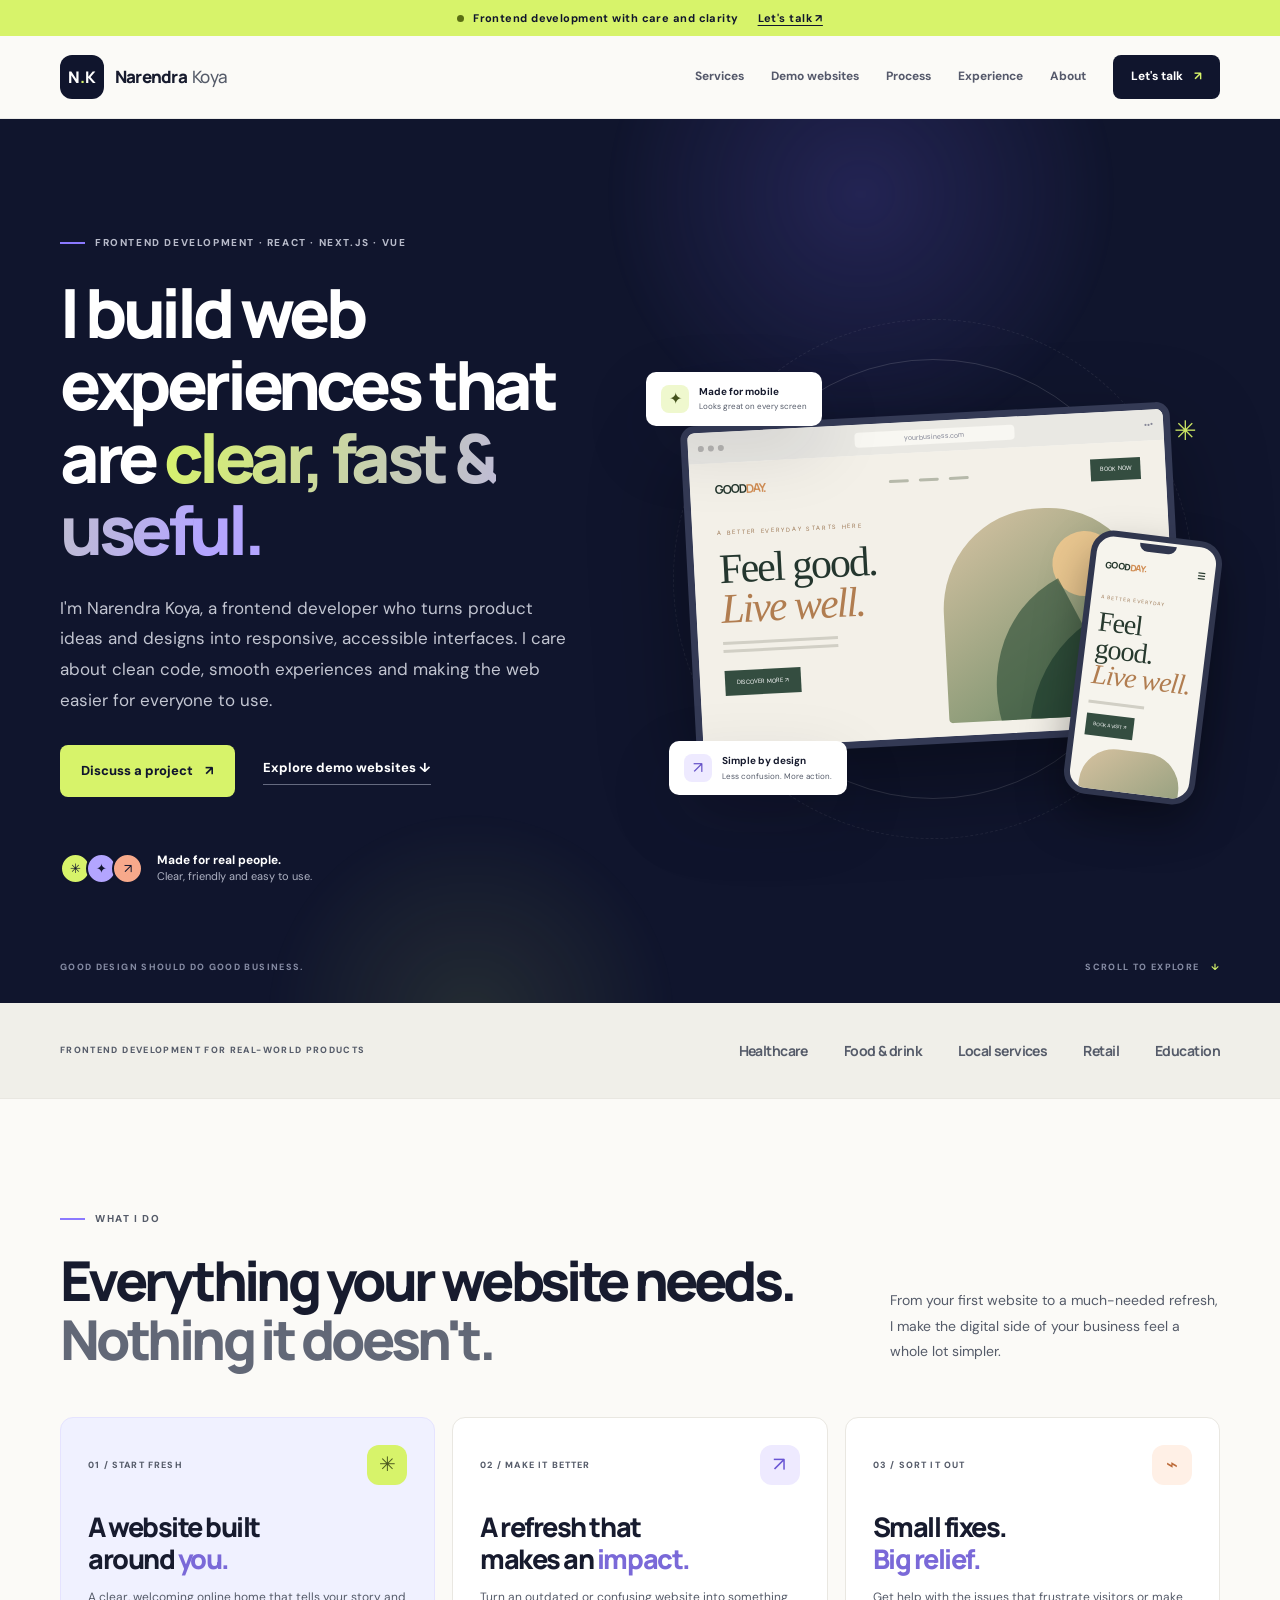
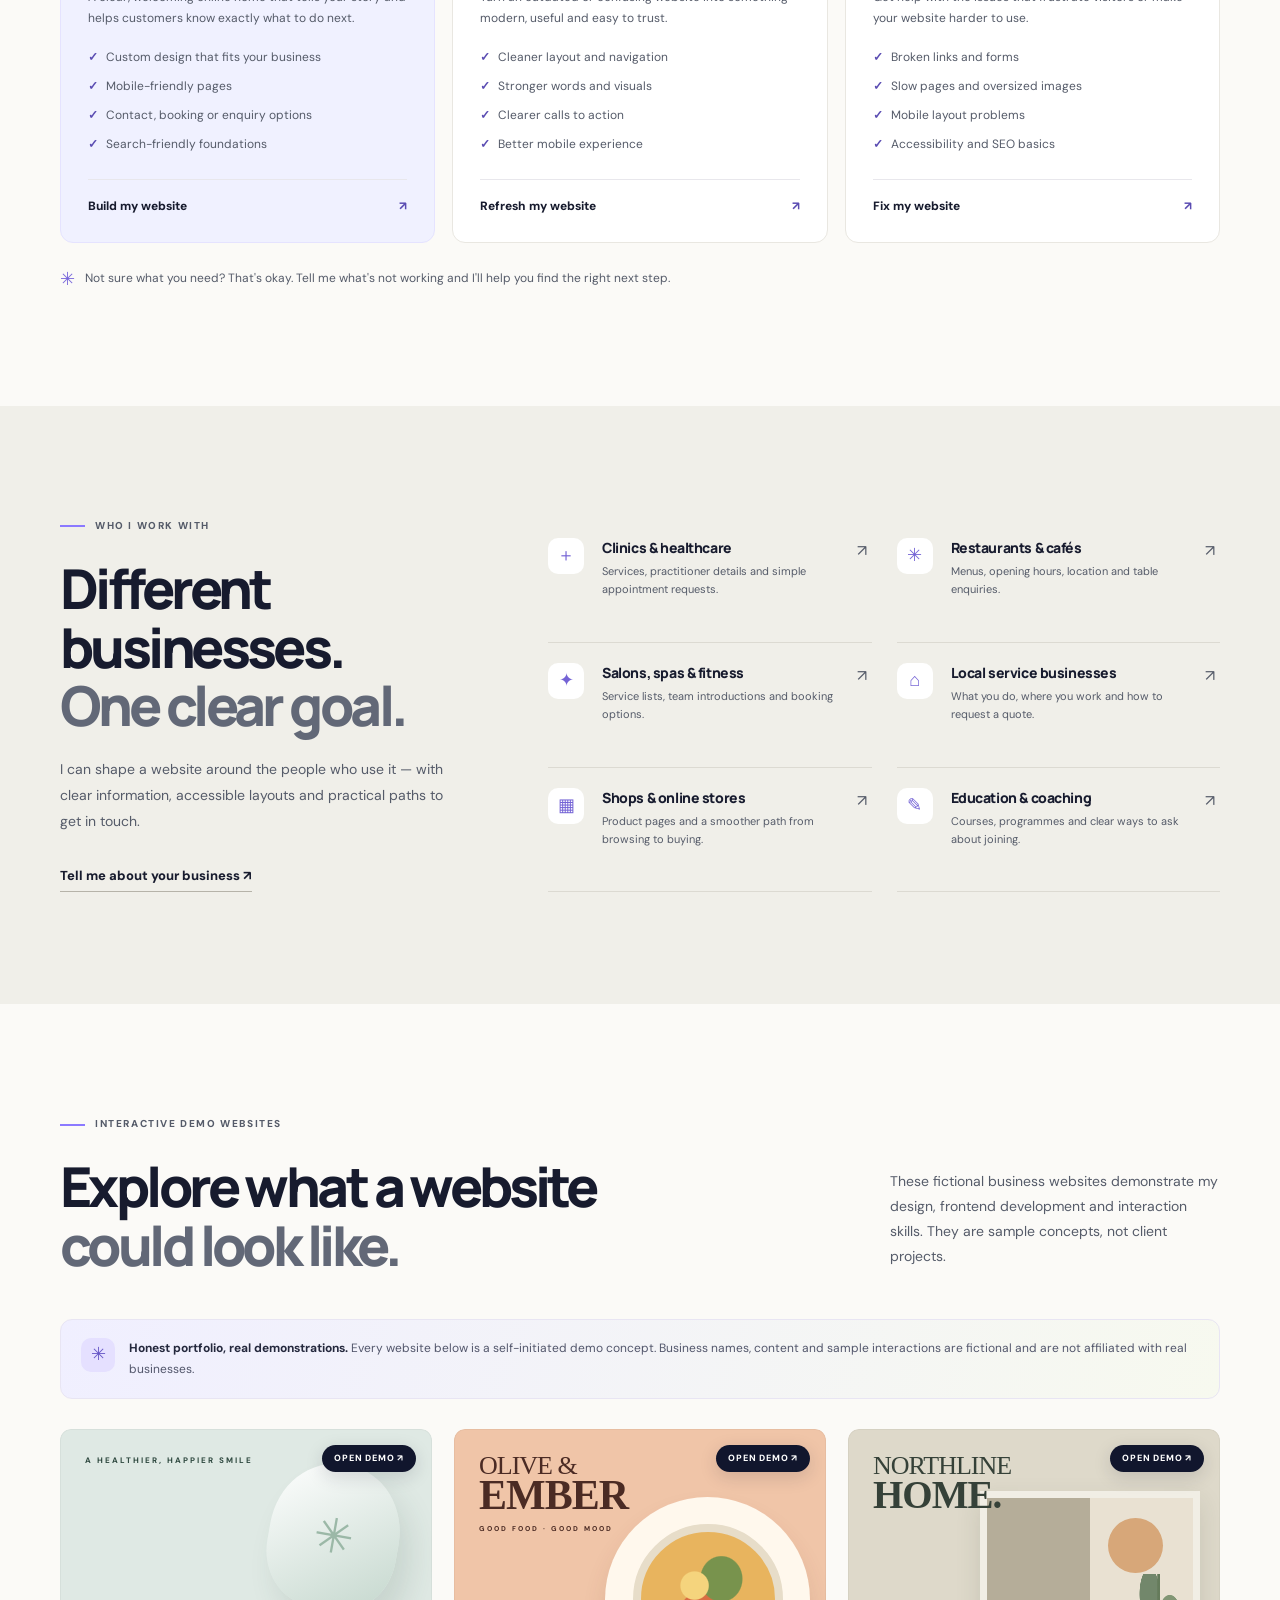
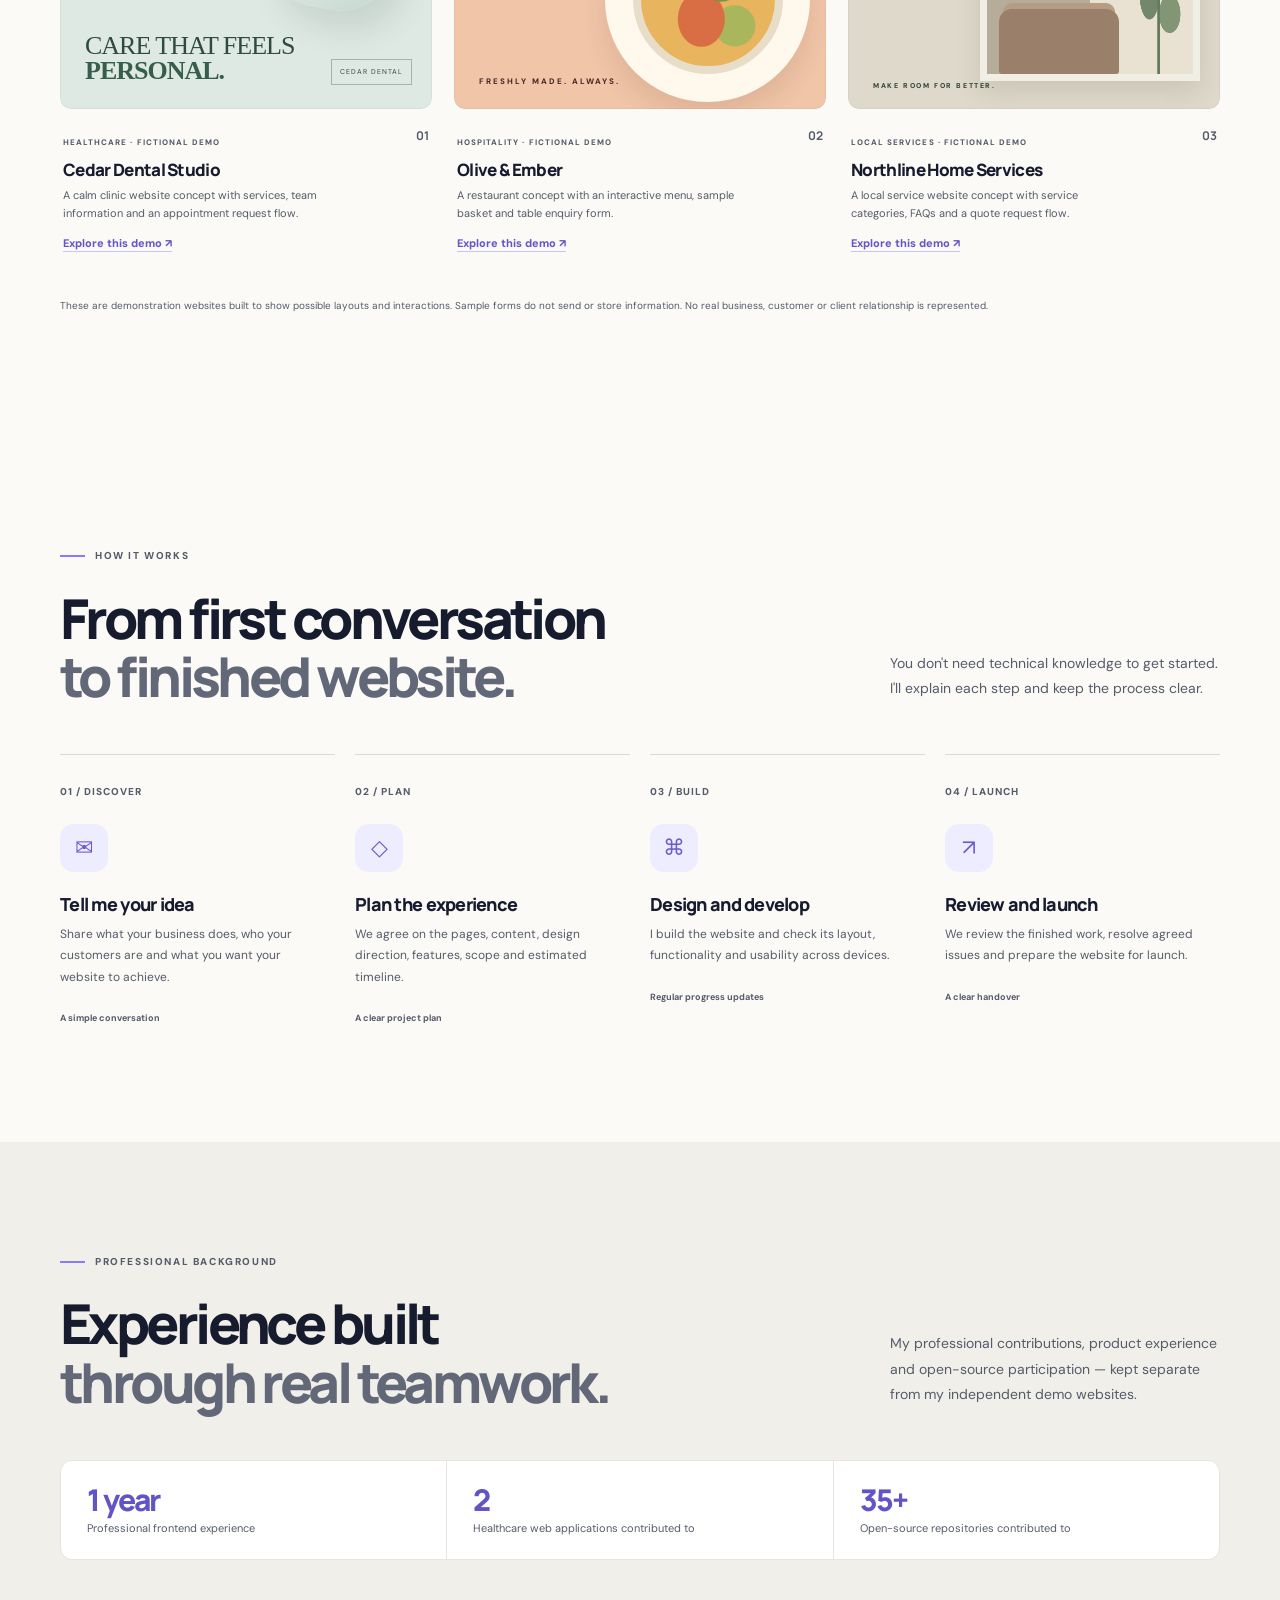
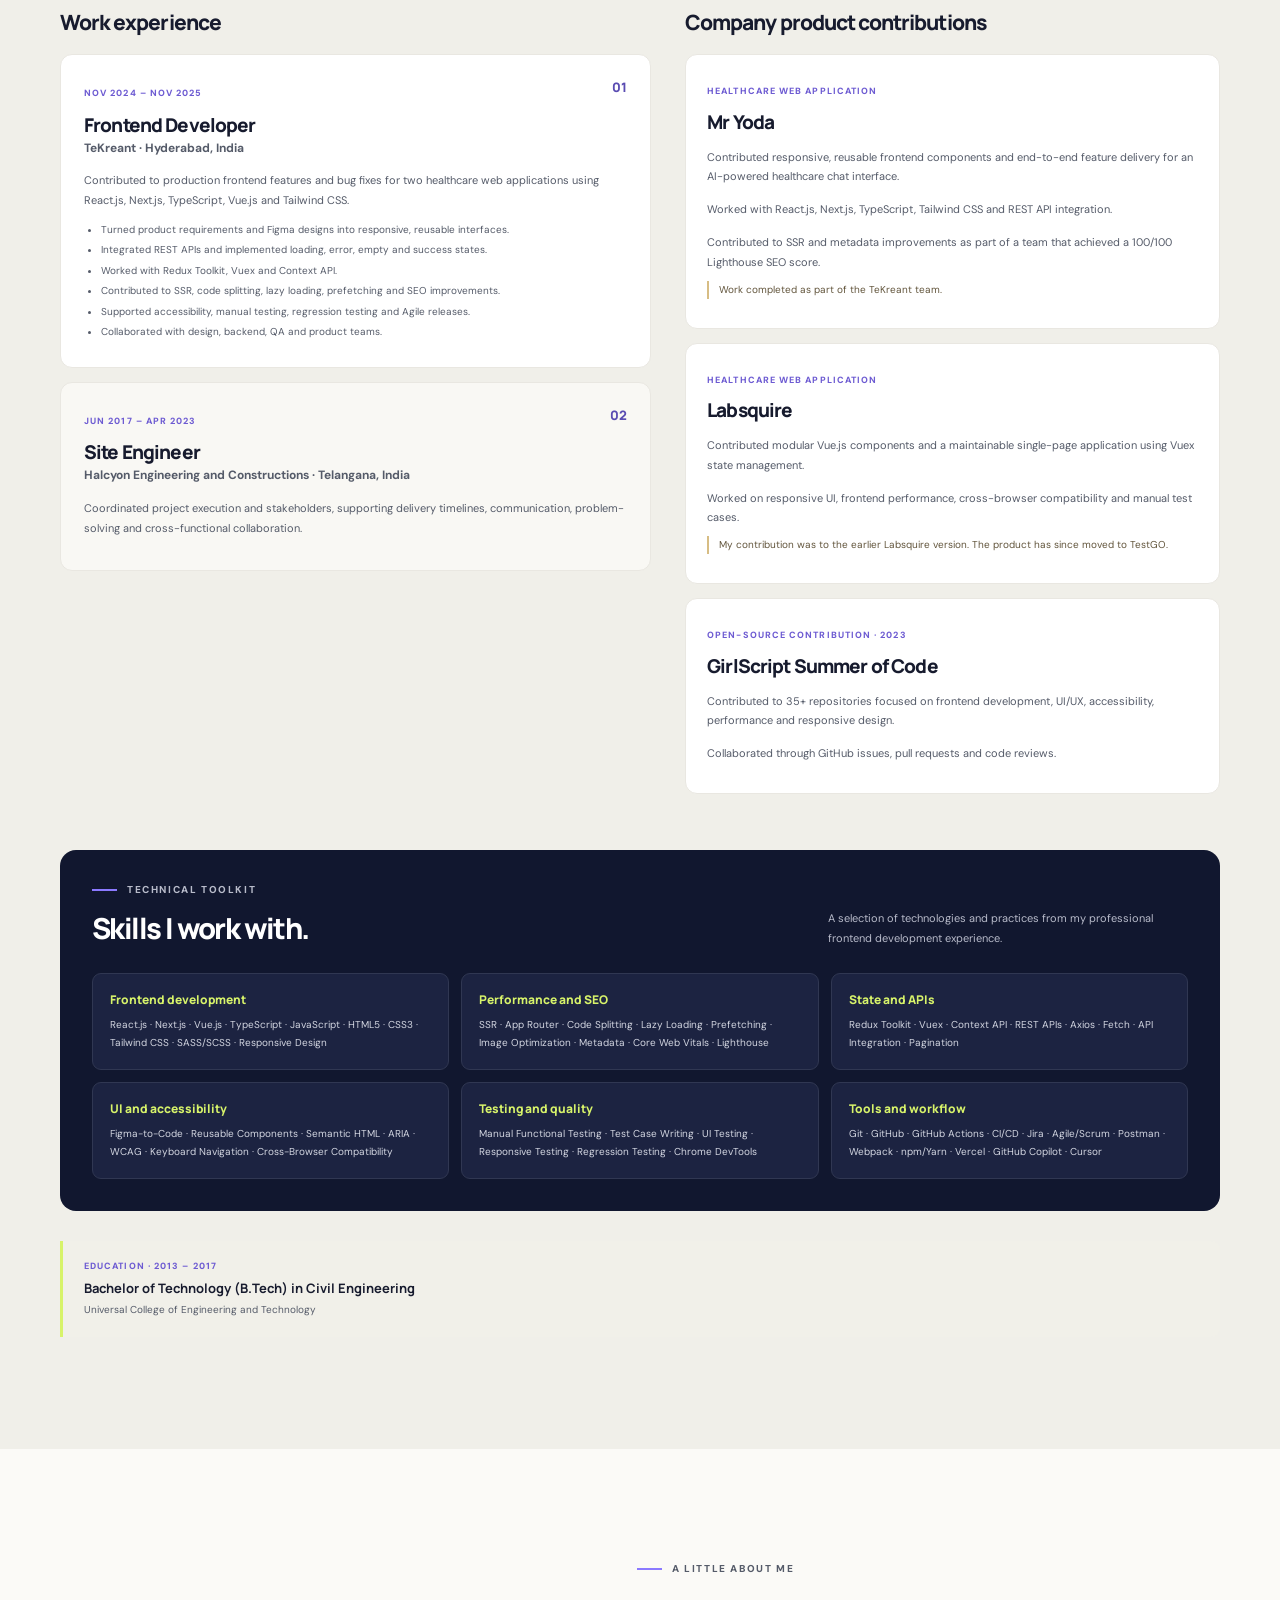
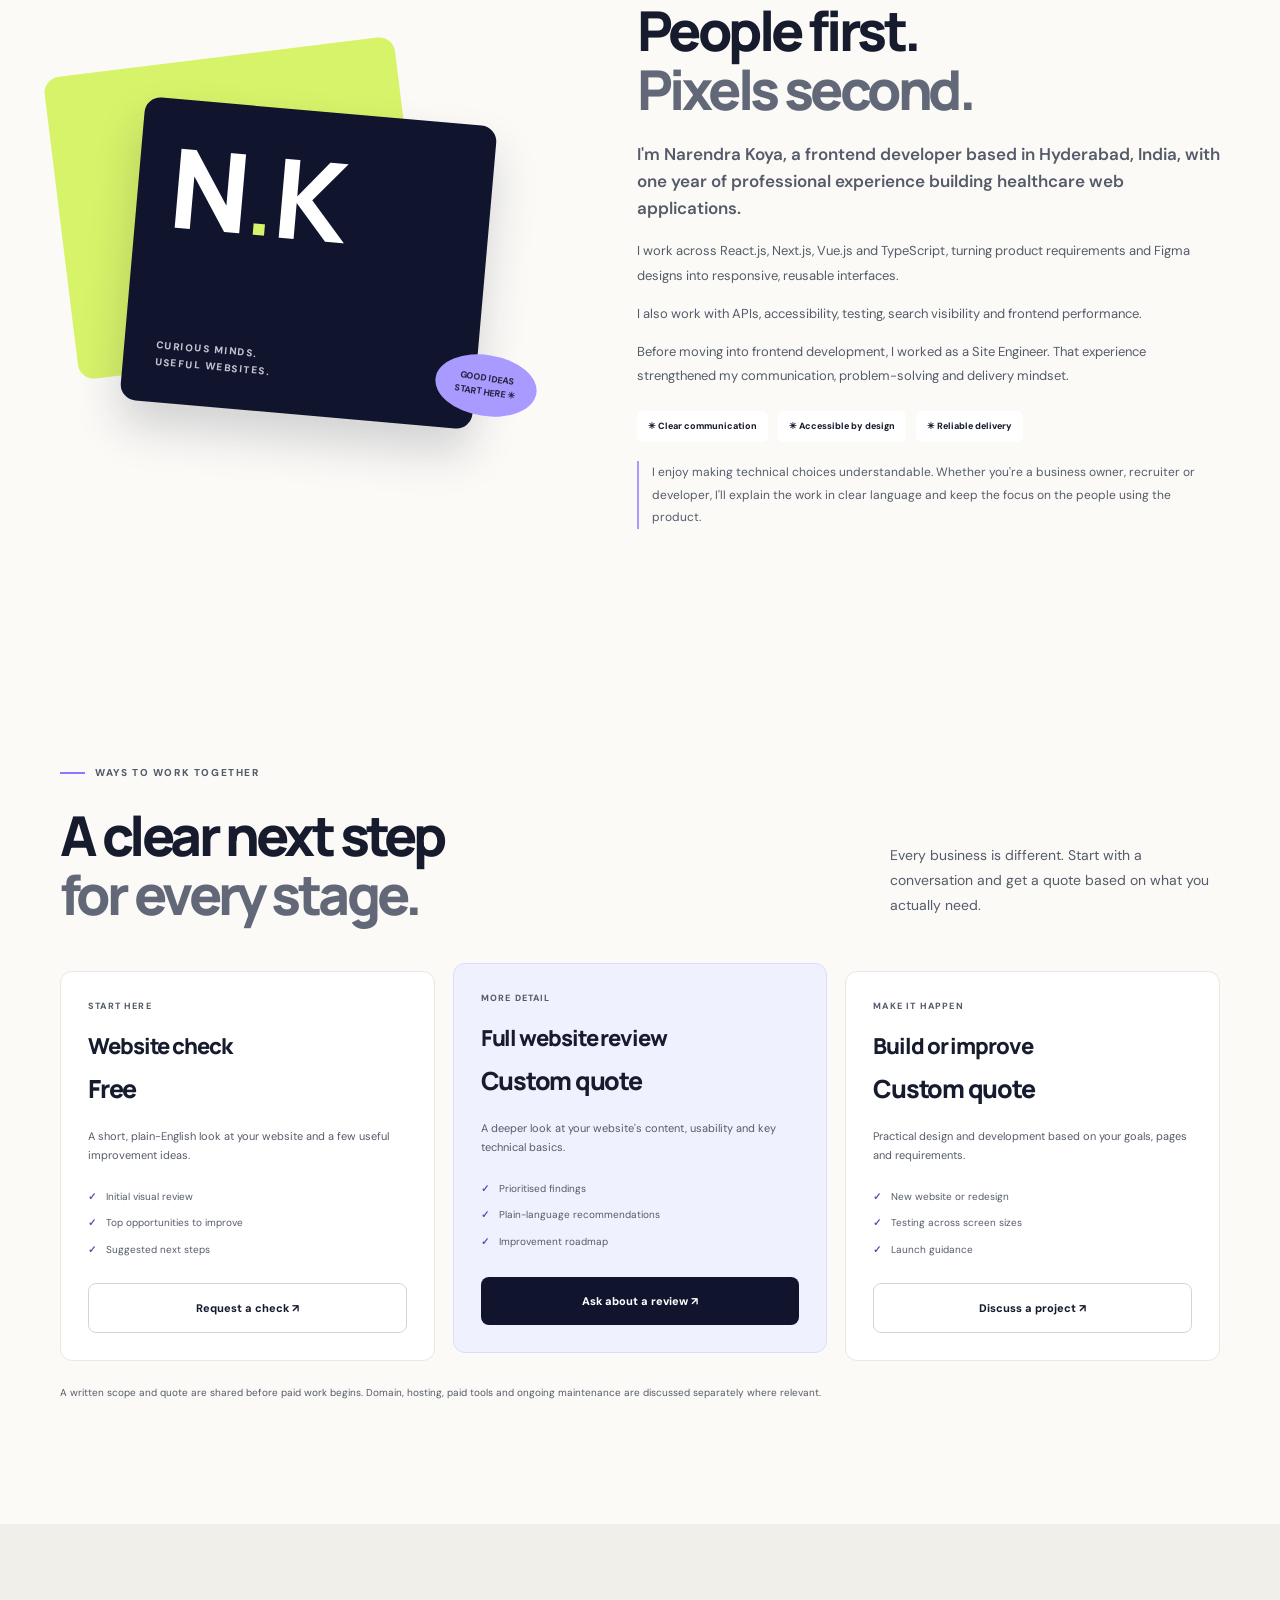
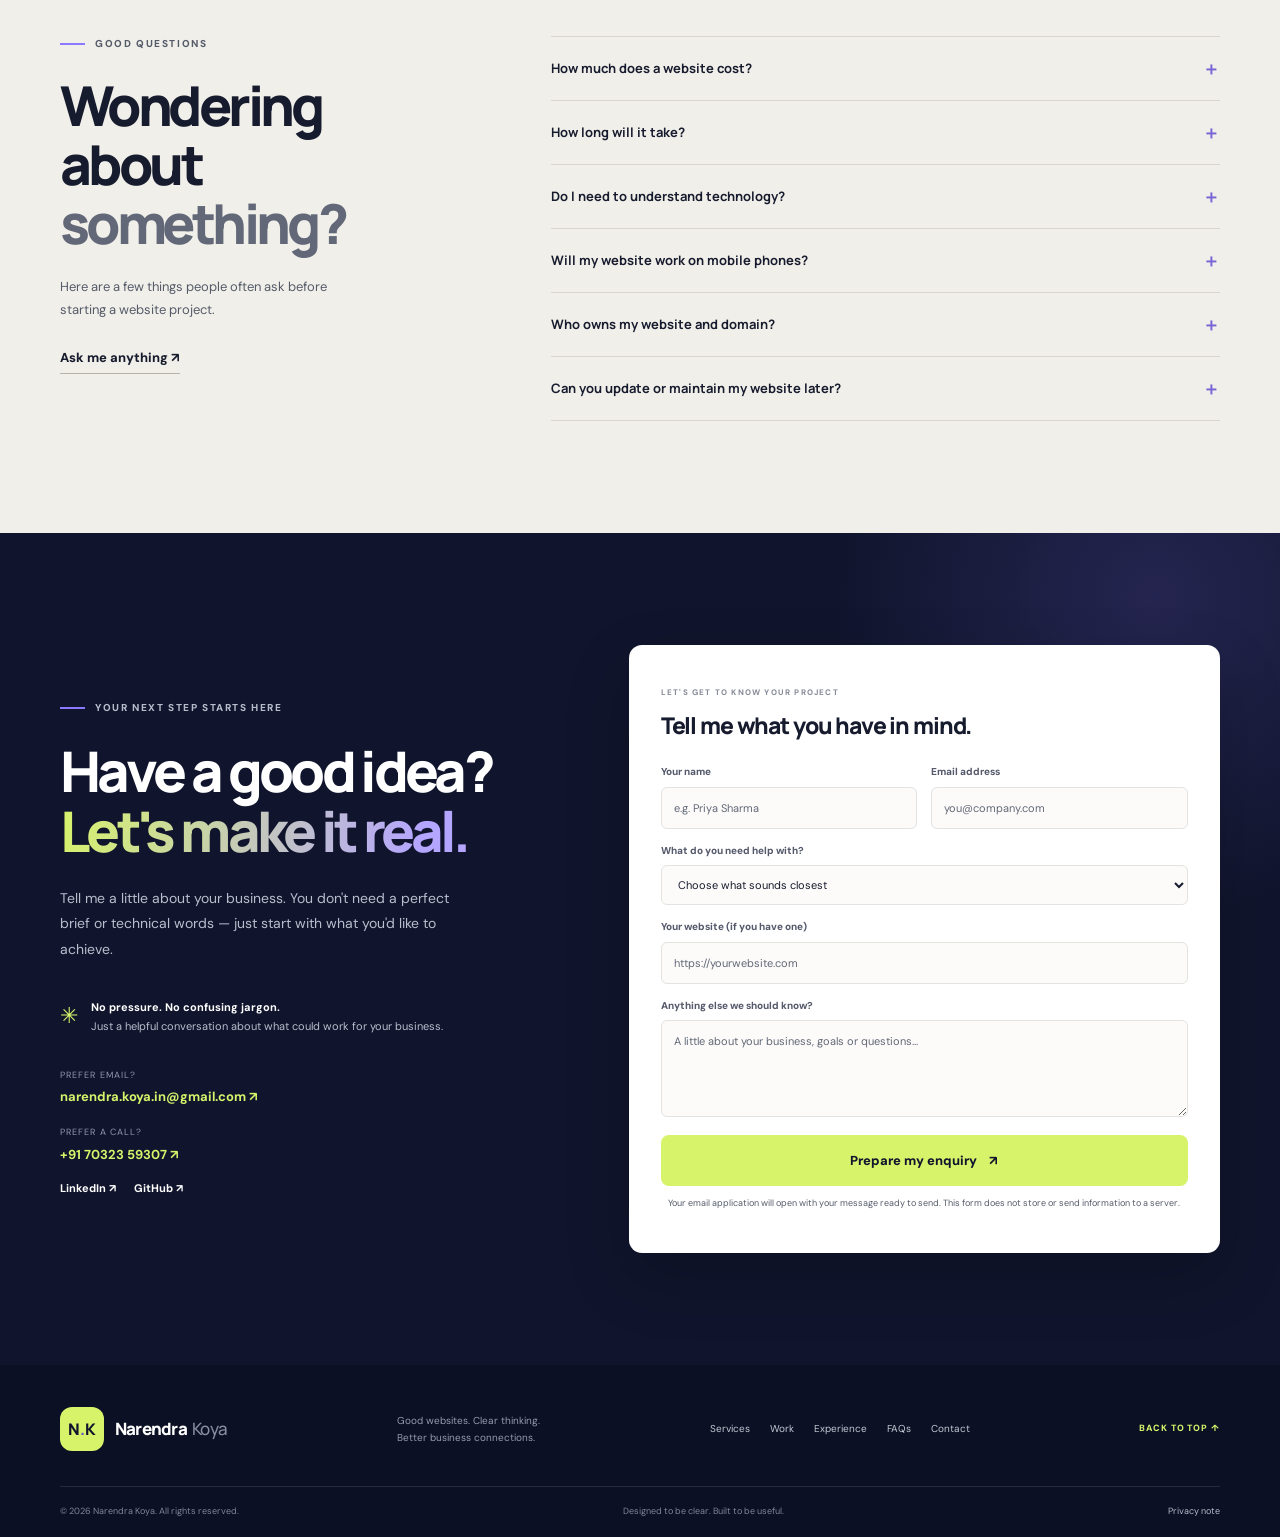
==== index.html @ 4faea858 "Positioned portfolio website to GA4 in index.html" ====
<!DOCTYPE html>
<html lang="en">
<head>
  <meta charset="UTF-8">
  <meta name="viewport" content="width=device-width, initial-scale=1">
  
<!-- Google Analytics 4 (GA4) -->
<script async src="https://www.googletagmanager.com/gtag/js?id=G-T7P3CYG7T3"></script>
<script>
  window.dataLayer = window.dataLayer || [];

  function gtag() {
    dataLayer.push(arguments);
  }

  gtag('js', new Date());
  gtag('config', 'G-T7P3CYG7T3');
</script>
<!-- End Google Analytics 4 -->

  <meta name="theme-color" content="#10152d">
  <meta name="description" content="Narendra Koya is a frontend developer based in Hyderabad, India, specialising in React.js, Next.js, Vue.js, TypeScript, responsive design, accessibility and frontend performance.">

  <meta property="og:title" content="Narendra Koya | Frontend Developer">
  <meta property="og:description" content="Building clear, fast and accessible digital experiences with React.js, Next.js, Vue.js and TypeScript.">
  <meta property="og:type" content="website">

  <title>Narendra Koya | Frontend Developer</title>

  <link rel="preconnect" href="https://fonts.googleapis.com">
  <link rel="preconnect" href="https://fonts.gstatic.com" crossorigin>

  <link href="https://fonts.googleapis.com/css2?family=DM+Sans:wght@400;500;600;700;800&family=Manrope:wght@400;500;600;700;800&display=swap" rel="stylesheet">

  <link rel="stylesheet" href="style.css">

  <script type="application/ld+json">
  {
    "@context": "https://schema.org",
    "@type": "Person",
    "name": "Narendra Koya",
    "jobTitle": "Frontend Developer",
    "address": {
      "@type": "PostalAddress",
      "addressLocality": "Hyderabad",
      "addressRegion": "Telangana",
      "addressCountry": "IN"
    },
    "email": "narendra.koya.in@gmail.com",
    "telephone": "+91 7032359307",
    "sameAs": [
      "https://www.linkedin.com/in/narendra-koya",
      "https://github.com/NarendraKoya999"
    ],
    "knowsAbout": [
      "React.js",
      "Next.js",
      "Vue.js",
      "TypeScript",
      "JavaScript",
      "HTML5",
      "CSS3",
      "Tailwind CSS",
      "Frontend Performance",
      "Web Accessibility",
      "REST API Integration"
    ]
  }
  </script>
</head>

<body>

  <!-- Skip navigation -->
  <a class="skip-link" href="#main">
    Skip to main content
  </a>

  <!-- Announcement bar -->
  <div class="announcement">
    <span class="announcement-dot"></span>
    Frontend development with care and clarity
    <a href="#contact">Let's talk ↗</a>
  </div>

  <!-- Header -->
  <header class="site-header" id="top">
    <div class="container nav-wrap">

      <a class="brand" href="#top" aria-label="Narendra Koya home">

        <span class="brand-mark" aria-hidden="true">
          <span>N</span><span class="brand-dot">.</span><span>K</span>
        </span>

        <span class="brand-name">
          Narendra <span class="brand-light">Koya</span>
        </span>

      </a>

      <button
        class="menu-toggle"
        type="button"
        aria-expanded="false"
        aria-controls="primary-nav"
        aria-label="Open navigation">

        <span></span>
        <span></span>

      </button>

      <nav id="primary-nav" class="primary-nav" aria-label="Main navigation">

        <a href="#services">Services</a>
        <a href="#work">Demo websites</a>
        <a href="#process">Process</a>
        <a href="#experience">Experience</a>
        <a href="#about">About</a>

        <a class="nav-cta" href="#contact">
          Let's talk <span>↗</span>
        </a>

      </nav>

    </div>
  </header>

  <main id="main">

    <!-- HERO SECTION -->
    <section class="hero">

      <div class="hero-glow glow-one"></div>
      <div class="hero-glow glow-two"></div>

      <div class="container hero-grid">

        <div class="hero-copy">

          <p class="eyebrow light-eyebrow">
            <span class="eyebrow-line"></span>
            FRONTEND DEVELOPMENT · REACT · NEXT.JS · VUE
          </p>

          <h1>
            I build web experiences that are
            <span class="gradient-text">
              clear, fast & useful.
            </span>
          </h1>

          <p class="hero-lede">
            I'm Narendra Koya, a frontend developer who turns
            product ideas and designs into responsive, accessible
            interfaces. I care about clean code, smooth experiences
            and making the web easier for everyone to use.
          </p>

          <div class="hero-actions">

            <a class="button button-lime" href="#contact">
              Discuss a project <span>↗</span>
            </a>

            <a class="text-link light-link" href="#work">
              Explore demo websites ↓
            </a>

          </div>

          <div class="hero-proof">

            <div class="proof-avatars" aria-hidden="true">
              <span>✳</span>
              <span>✦</span>
              <span>↗</span>
            </div>

            <p>
              <strong>Made for real people.</strong><br>
              Clear, friendly and easy to use.
            </p>

          </div>

        </div>

        <!-- Website illustration -->
        <div class="hero-visual" role="img" aria-label="Illustration of a responsive business website on desktop and mobile screens">

          <div class="visual-orbit orbit-a"></div>
          <div class="visual-orbit orbit-b"></div>

          <div class="float-note note-top">
            <span class="note-icon">✦</span>
            <span>
              <b>Made for mobile</b>
              <small>Looks great on every screen</small>
            </span>
          </div>

          <div class="browser-window">

            <div class="browser-top">

              <div class="browser-dots">
                <i></i>
                <i></i>
                <i></i>
              </div>

              <div class="browser-address">
                yourbusiness.com
              </div>

              <div class="browser-menu">•••</div>

            </div>

            <div class="mock-site">

              <div class="mock-nav">

                <b>GOOD<span>DAY.</span></b>

                <div>
                  <i></i>
                  <i></i>
                  <i></i>
                </div>

                <em>BOOK NOW</em>

              </div>

              <div class="mock-content">

                <div class="mock-kicker">
                  A BETTER EVERYDAY STARTS HERE
                </div>

                <div class="mock-heading">
                  Feel good.<br>
                  <span>Live well.</span>
                </div>

                <div class="mock-lines">
                  <i></i>
                  <i></i>
                </div>

                <div class="mock-button">
                  DISCOVER MORE ↗
                </div>

                <div class="mock-image">
                  <div class="mock-sun"></div>
                  <div class="mock-plant plant-one"></div>
                  <div class="mock-plant plant-two"></div>
                </div>

              </div>

            </div>

          </div>

          <div class="phone-window">

            <div class="phone-notch"></div>

            <div class="phone-screen">

              <div class="phone-brand">
                GOOD<span>DAY.</span>
                <b>☰</b>
              </div>

              <div class="phone-pill">
                A BETTER EVERYDAY
              </div>

              <div class="phone-title">
                Feel good.<br>
                <span>Live well.</span>
              </div>

              <div class="phone-line"></div>

              <div class="phone-cta">
                BOOK A VISIT ↗
              </div>

              <div class="phone-photo"></div>

            </div>

          </div>

          <div class="float-note note-bottom">
            <span class="speed-icon">↗</span>
            <span>
              <b>Simple by design</b>
              <small>Less confusion. More action.</small>
            </span>
          </div>

          <span class="visual-spark spark-one">✳</span>
          <span class="visual-spark spark-two">✦</span>

        </div>

      </div>

      <div class="container hero-bottom">

        <span>GOOD DESIGN SHOULD DO GOOD BUSINESS.</span>

        <a href="#services" class="scroll-cue">
          SCROLL TO EXPLORE <b>↓</b>
        </a>

      </div>

    </section>

    <!-- TRUST STRIP -->
    <section class="trust-strip">

      <div class="container trust-inner">

        <p>FRONTEND DEVELOPMENT FOR REAL-WORLD PRODUCTS</p>

        <div class="trust-types">
          <span>Healthcare</span>
          <span>Food & drink</span>
          <span>Local services</span>
          <span>Retail</span>
          <span>Education</span>
        </div>

      </div>

    </section>

    <!-- SERVICES -->
    <section class="section-pad" id="services">

      <div class="container">

        <div class="section-heading">

          <div>
            <p class="eyebrow">
              <span class="eyebrow-line"></span>
              WHAT I DO
            </p>

            <h2>
              Everything your website needs.
              <br>
              <span class="muted-heading">Nothing it doesn't.</span>
            </h2>
          </div>

          <p class="heading-aside">
            From your first website to a much-needed refresh,
            I make the digital side of your business feel
            a whole lot simpler.
          </p>

        </div>

        <div class="service-grid">

          <article class="service-card service-featured">

            <div class="service-top">
              <span class="service-number">01 / START FRESH</span>
              <span class="service-icon">✳</span>
            </div>

            <h3>
              A website built<br>
              around <em>you.</em>
            </h3>

            <p>
              A clear, welcoming online home that tells your story
              and helps customers know exactly what to do next.
            </p>

            <ul>
              <li>Custom design that fits your business</li>
              <li>Mobile-friendly pages</li>
              <li>Contact, booking or enquiry options</li>
              <li>Search-friendly foundations</li>
            </ul>

            <a class="card-link" href="#contact">
              Build my website <span>↗</span>
            </a>

          </article>

          <article class="service-card">

            <div class="service-top">
              <span class="service-number">02 / MAKE IT BETTER</span>
              <span class="service-icon icon-purple">↗</span>
            </div>

            <h3>
              A refresh that<br>
              makes an <em>impact.</em>
            </h3>

            <p>
              Turn an outdated or confusing website into something
              modern, useful and easy to trust.
            </p>

            <ul>
              <li>Cleaner layout and navigation</li>
              <li>Stronger words and visuals</li>
              <li>Clearer calls to action</li>
              <li>Better mobile experience</li>
            </ul>

            <a class="card-link" href="#contact">
              Refresh my website <span>↗</span>
            </a>

          </article>

          <article class="service-card">

            <div class="service-top">
              <span class="service-number">03 / SORT IT OUT</span>
              <span class="service-icon icon-orange">⌁</span>
            </div>

            <h3>
              Small fixes.<br>
              <em>Big relief.</em>
            </h3>

            <p>
              Get help with the issues that frustrate visitors
              or make your website harder to use.
            </p>

            <ul>
              <li>Broken links and forms</li>
              <li>Slow pages and oversized images</li>
              <li>Mobile layout problems</li>
              <li>Accessibility and SEO basics</li>
            </ul>

            <a class="card-link" href="#contact">
              Fix my website <span>↗</span>
            </a>

          </article>

        </div>

        <div class="service-footnote">
          <span class="tiny-star">✳</span>
          Not sure what you need? That's okay. Tell me what's not
          working and I'll help you find the right next step.
        </div>

      </div>

    </section>

    <!-- WHO I HELP -->
    <section class="section-pad audience-section" id="businesses">

      <div class="container audience-layout">

        <div class="audience-intro">

          <p class="eyebrow">
            <span class="eyebrow-line"></span>
            WHO I WORK WITH
          </p>

          <h2>
            Different businesses.
            <br>
            <span class="muted-heading">One clear goal.</span>
          </h2>

          <p>
            I can shape a website around the people who use it —
            with clear information, accessible layouts and
            practical paths to get in touch.
          </p>

          <a class="text-link" href="#contact">
            Tell me about your business ↗
          </a>

        </div>

        <div class="audience-grid">

          <article class="audience-item">
            <span class="audience-icon">＋</span>
            <div>
              <h3>Clinics & healthcare</h3>
              <p>Services, practitioner details and simple appointment requests.</p>
            </div>
            <span class="item-arrow">↗</span>
          </article>

          <article class="audience-item">
            <span class="audience-icon">✳</span>
            <div>
              <h3>Restaurants & cafés</h3>
              <p>Menus, opening hours, location and table enquiries.</p>
            </div>
            <span class="item-arrow">↗</span>
          </article>

          <article class="audience-item">
            <span class="audience-icon">✦</span>
            <div>
              <h3>Salons, spas & fitness</h3>
              <p>Service lists, team introductions and booking options.</p>
            </div>
            <span class="item-arrow">↗</span>
          </article>

          <article class="audience-item">
            <span class="audience-icon">⌂</span>
            <div>
              <h3>Local service businesses</h3>
              <p>What you do, where you work and how to request a quote.</p>
            </div>
            <span class="item-arrow">↗</span>
          </article>

          <article class="audience-item">
            <span class="audience-icon">▦</span>
            <div>
              <h3>Shops & online stores</h3>
              <p>Product pages and a smoother path from browsing to buying.</p>
            </div>
            <span class="item-arrow">↗</span>
          </article>

          <article class="audience-item">
            <span class="audience-icon">✎</span>
            <div>
              <h3>Education & coaching</h3>
              <p>Courses, programmes and clear ways to ask about joining.</p>
            </div>
            <span class="item-arrow">↗</span>
          </article>

        </div>

      </div>

    </section>

    <!-- DEMO WEBSITES -->
    <section class="section-pad work-section" id="work">

      <div class="container">

        <div class="section-heading">

          <div>
            <p class="eyebrow">
              <span class="eyebrow-line"></span>
              INTERACTIVE DEMO WEBSITES
            </p>

            <h2>
              Explore what a website
              <br>
              <span class="muted-heading">could look like.</span>
            </h2>
          </div>

          <p class="heading-aside">
            These fictional business websites demonstrate my
            design, frontend development and interaction skills.
            They are sample concepts, not client projects.
          </p>

        </div>

        <div class="demo-notice">

          <span class="demo-notice-icon">✳</span>

          <p>
            <strong>Honest portfolio, real demonstrations.</strong>
            Every website below is a self-initiated demo concept.
            Business names, content and sample interactions are
            fictional and are not affiliated with real businesses.
          </p>

        </div>

        <div class="work-grid">

          <!-- CLINIC DEMO -->
          <article class="work-card">

            <a
              class="demo-preview-link"
              href="demos/clinic/index.html"
              aria-label="Open Cedar Dental Studio demo website">

              <div class="work-art dental-art">

                <div class="art-label">
                  A HEALTHIER, HAPPIER SMILE
                </div>

                <div class="tooth-shape">✳</div>

                <div class="art-bottom">
                  CARE THAT FEELS
                  <br>
                  <b>PERSONAL.</b>
                </div>

                <span class="art-chip">CEDAR DENTAL</span>
                <span class="demo-open-pill">OPEN DEMO ↗</span>

              </div>

            </a>

            <div class="work-meta">

              <div>
                <span class="work-type">HEALTHCARE · FICTIONAL DEMO</span>

                <h3>Cedar Dental Studio</h3>

                <p>
                  A calm clinic website concept with services,
                  team information and an appointment request flow.
                </p>

                <a class="demo-text-link" href="demos/clinic/index.html">
                  Explore this demo ↗
                </a>
              </div>

              <span class="work-index">01</span>

            </div>

          </article>

          <!-- RESTAURANT DEMO -->
          <article class="work-card">

            <a
              class="demo-preview-link"
              href="demos/restaurant/index.html"
              aria-label="Open Olive and Ember restaurant demo website">

              <div class="work-art food-art">

                <div class="food-top">
                  OLIVE &
                  <br>
                  <b>EMBER</b>
                  <span>GOOD FOOD · GOOD MOOD</span>
                </div>

                <div class="food-plate">
                  <div class="food-center"></div>
                </div>

                <div class="food-bottom">
                  FRESHLY MADE. ALWAYS.
                </div>

                <span class="demo-open-pill">OPEN DEMO ↗</span>

              </div>

            </a>

            <div class="work-meta">

              <div>
                <span class="work-type">HOSPITALITY · FICTIONAL DEMO</span>

                <h3>Olive & Ember</h3>

                <p>
                  A restaurant concept with an interactive menu,
                  sample basket and table enquiry form.
                </p>

                <a class="demo-text-link" href="demos/restaurant/index.html">
                  Explore this demo ↗
                </a>
              </div>

              <span class="work-index">02</span>

            </div>

          </article>

          <!-- HOME SERVICES DEMO -->
          <article class="work-card">

            <a
              class="demo-preview-link"
              href="demos/home-services/index.html"
              aria-label="Open Northline Home Services demo website">

              <div class="work-art home-art">

                <div class="home-top">
                  NORTHLINE
                  <br>
                  <b>HOME.</b>
                </div>

                <div class="home-room">
                  <div class="room-sun"></div>
                  <div class="room-plant"></div>
                  <div class="room-sofa"></div>
                </div>

                <div class="home-bottom">
                  MAKE ROOM FOR BETTER.
                </div>

                <span class="demo-open-pill">OPEN DEMO ↗</span>

              </div>

            </a>

            <div class="work-meta">

              <div>
                <span class="work-type">LOCAL SERVICES · FICTIONAL DEMO</span>

                <h3>Northline Home Services</h3>

                <p>
                  A local service website concept with service
                  categories, FAQs and a quote request flow.
                </p>

                <a class="demo-text-link" href="demos/home-services/index.html">
                  Explore this demo ↗
                </a>
              </div>

              <span class="work-index">03</span>

            </div>

          </article>

        </div>

        <p class="work-disclaimer">
          These are demonstration websites built to show possible
          layouts and interactions. Sample forms do not send or store
          information. No real business, customer or client relationship
          is represented.
        </p>

      </div>

    </section>

    <!-- HOW IT WORKS -->
    <section class="section-pad process-section" id="process">

      <div class="container">

        <div class="section-heading">

          <div>
            <p class="eyebrow">
              <span class="eyebrow-line"></span>
              HOW IT WORKS
            </p>

            <h2>
              From first conversation
              <br>
              <span class="muted-heading">to finished website.</span>
            </h2>
          </div>

          <p class="heading-aside">
            You don't need technical knowledge to get started.
            I'll explain each step and keep the process clear.
          </p>

        </div>

        <div class="process-grid">

          <article class="process-step">
            <span class="step-no">01 / DISCOVER</span>
            <span class="step-icon">✉</span>
            <h3>Tell me your idea</h3>
            <p>
              Share what your business does, who your customers are
              and what you want your website to achieve.
            </p>
            <span class="step-caption">A simple conversation</span>
          </article>

          <article class="process-step">
            <span class="step-no">02 / PLAN</span>
            <span class="step-icon">◇</span>
            <h3>Plan the experience</h3>
            <p>
              We agree on the pages, content, design direction,
              features, scope and estimated timeline.
            </p>
            <span class="step-caption">A clear project plan</span>
          </article>

          <article class="process-step">
            <span class="step-no">03 / BUILD</span>
            <span class="step-icon">⌘</span>
            <h3>Design and develop</h3>
            <p>
              I build the website and check its layout,
              functionality and usability across devices.
            </p>
            <span class="step-caption">Regular progress updates</span>
          </article>

          <article class="process-step">
            <span class="step-no">04 / LAUNCH</span>
            <span class="step-icon">↗</span>
            <h3>Review and launch</h3>
            <p>
              We review the finished work, resolve agreed issues
              and prepare the website for launch.
            </p>
            <span class="step-caption">A clear handover</span>
          </article>

        </div>

      </div>

    </section>

    <!-- PROFESSIONAL EXPERIENCE -->
    <section class="section-pad experience-section" id="experience">

      <div class="container">

        <div class="section-heading">

          <div>
            <p class="eyebrow">
              <span class="eyebrow-line"></span>
              PROFESSIONAL BACKGROUND
            </p>

            <h2>
              Experience built
              <br>
              <span class="muted-heading">through real teamwork.</span>
            </h2>
          </div>

          <p class="heading-aside">
            My professional contributions, product experience
            and open-source participation — kept separate
            from my independent demo websites.
          </p>

        </div>

        <div class="experience-highlights">

          <div>
            <strong>1 year</strong>
            <span>Professional frontend experience</span>
          </div>

          <div>
            <strong>2</strong>
            <span>Healthcare web applications contributed to</span>
          </div>

          <div>
            <strong>35+</strong>
            <span>Open-source repositories contributed to</span>
          </div>

        </div>

        <div class="experience-layout">

          <!-- EMPLOYMENT TIMELINE -->
          <div>

            <h3 class="subsection-title">
              Work experience
            </h3>

            <article class="timeline-card">

              <div class="timeline-heading">

                <div>
                  <span class="timeline-kicker">NOV 2024 – NOV 2025</span>
                  <h3>Frontend Developer</h3>
                  <p class="timeline-company">
                    TeKreant · Hyderabad, India
                  </p>
                </div>

                <span class="timeline-mark">01</span>

              </div>

              <p>
                Contributed to production frontend features and
                bug fixes for two healthcare web applications
                using React.js, Next.js, TypeScript, Vue.js
                and Tailwind CSS.
              </p>

              <ul>
                <li>
                  Turned product requirements and Figma designs
                  into responsive, reusable interfaces.
                </li>
                <li>
                  Integrated REST APIs and implemented loading,
                  error, empty and success states.
                </li>
                <li>
                  Worked with Redux Toolkit, Vuex and Context API.
                </li>
                <li>
                  Contributed to SSR, code splitting, lazy loading,
                  prefetching and SEO improvements.
                </li>
                <li>
                  Supported accessibility, manual testing,
                  regression testing and Agile releases.
                </li>
                <li>
                  Collaborated with design, backend, QA
                  and product teams.
                </li>
              </ul>

            </article>

            <article class="timeline-card timeline-previous">

              <div class="timeline-heading">

                <div>
                  <span class="timeline-kicker">JUN 2017 – APR 2023</span>
                  <h3>Site Engineer</h3>
                  <p class="timeline-company">
                    Halcyon Engineering and Constructions
                    · Telangana, India
                  </p>
                </div>

                <span class="timeline-mark">02</span>

              </div>

              <p>
                Coordinated project execution and stakeholders,
                supporting delivery timelines, communication,
                problem-solving and cross-functional collaboration.
              </p>

            </article>

          </div>

          <!-- PRODUCT CONTRIBUTIONS -->
          <div>

            <h3 class="subsection-title">
              Company product contributions
            </h3>

            <article class="project-detail">

              <span class="project-label">
                HEALTHCARE WEB APPLICATION
              </span>

              <h3>Mr Yoda</h3>

              <p>
                Contributed responsive, reusable frontend components
                and end-to-end feature delivery for an AI-powered
                healthcare chat interface.
              </p>

              <p>
                Worked with React.js, Next.js, TypeScript,
                Tailwind CSS and REST API integration.
              </p>

              <p>
                Contributed to SSR and metadata improvements
                as part of a team that achieved a 100/100
                Lighthouse SEO score.
              </p>

              <p class="project-caveat">
                Work completed as part of the TeKreant team.
              </p>

            </article>

            <article class="project-detail">

              <span class="project-label">
                HEALTHCARE WEB APPLICATION
              </span>

              <h3>Labsquire</h3>

              <p>
                Contributed modular Vue.js components and
                a maintainable single-page application using
                Vuex state management.
              </p>

              <p>
                Worked on responsive UI, frontend performance,
                cross-browser compatibility and manual test cases.
              </p>

              <p class="project-caveat">
                My contribution was to the earlier Labsquire
                version. The product has since moved to TestGO.
              </p>

            </article>

            <article class="project-detail">

              <span class="project-label">
                OPEN-SOURCE CONTRIBUTION · 2023
              </span>

              <h3>GirlScript Summer of Code</h3>

              <p>
                Contributed to 35+ repositories focused on
                frontend development, UI/UX, accessibility,
                performance and responsive design.
              </p>

              <p>
                Collaborated through GitHub issues,
                pull requests and code reviews.
              </p>

            </article>

          </div>

        </div>

        <!-- SKILLS -->
        <div class="skills-panel">

          <div class="skills-heading">

            <div>
              <p class="eyebrow">
                <span class="eyebrow-line"></span>
                TECHNICAL TOOLKIT
              </p>

              <h3>Skills I work with.</h3>
            </div>

            <p>
              A selection of technologies and practices from
              my professional frontend development experience.
            </p>

          </div>

          <div class="skill-groups">

            <div class="skill-group">
              <h4>Frontend development</h4>
              <p>
                React.js · Next.js · Vue.js · TypeScript ·
                JavaScript · HTML5 · CSS3 · Tailwind CSS ·
                SASS/SCSS · Responsive Design
              </p>
            </div>

            <div class="skill-group">
              <h4>Performance and SEO</h4>
              <p>
                SSR · App Router · Code Splitting · Lazy Loading ·
                Prefetching · Image Optimization · Metadata ·
                Core Web Vitals · Lighthouse
              </p>
            </div>

            <div class="skill-group">
              <h4>State and APIs</h4>
              <p>
                Redux Toolkit · Vuex · Context API · REST APIs ·
                Axios · Fetch · API Integration · Pagination
              </p>
            </div>

            <div class="skill-group">
              <h4>UI and accessibility</h4>
              <p>
                Figma-to-Code · Reusable Components ·
                Semantic HTML · ARIA · WCAG · Keyboard Navigation ·
                Cross-Browser Compatibility
              </p>
            </div>

            <div class="skill-group">
              <h4>Testing and quality</h4>
              <p>
                Manual Functional Testing · Test Case Writing ·
                UI Testing · Responsive Testing · Regression Testing ·
                Chrome DevTools
              </p>
            </div>

            <div class="skill-group">
              <h4>Tools and workflow</h4>
              <p>
                Git · GitHub · GitHub Actions · CI/CD · Jira ·
                Agile/Scrum · Postman · Webpack · npm/Yarn ·
                Vercel · GitHub Copilot · Cursor
              </p>
            </div>

          </div>

        </div>

        <!-- EDUCATION -->
        <div class="education-card">

          <span class="timeline-kicker">EDUCATION · 2013 – 2017</span>

          <strong>
            Bachelor of Technology (B.Tech) in Civil Engineering
          </strong>

          <span>
            Universal College of Engineering and Technology
          </span>

        </div>

      </div>

    </section>

    <!-- ABOUT -->
    <section class="section-pad about-section" id="about">

      <div class="container about-layout">

        <div class="about-art">

          <div class="about-shape shape-back"></div>

          <div class="about-shape shape-front">

            <span class="about-monogram" aria-label="N K">
              <span>N</span><span class="mono-dot">.</span><span>K</span>
            </span>

            <span class="about-caption">
              CURIOUS MINDS.
              <br>
              USEFUL WEBSITES.
            </span>

          </div>

          <span class="about-sticker">
            GOOD IDEAS
            <br>
            START HERE ✳
          </span>

        </div>

        <div class="about-copy">

          <p class="eyebrow">
            <span class="eyebrow-line"></span>
            A LITTLE ABOUT ME
          </p>

          <h2>
            People first.
            <br>
            <span class="muted-heading">Pixels second.</span>
          </h2>

          <p class="about-lede">
            I'm Narendra Koya, a frontend developer based
            in Hyderabad, India, with one year of professional
            experience building healthcare web applications.
          </p>

          <p>
            I work across React.js, Next.js, Vue.js and TypeScript,
            turning product requirements and Figma designs into
            responsive, reusable interfaces.
          </p>

          <p>
            I also work with APIs, accessibility, testing,
            search visibility and frontend performance.
          </p>

          <p>
            Before moving into frontend development, I worked
            as a Site Engineer. That experience strengthened
            my communication, problem-solving and delivery mindset.
          </p>

          <div class="values">
            <span>✳ Clear communication</span>
            <span>✳ Accessible by design</span>
            <span>✳ Reliable delivery</span>
          </div>

          <p class="about-extra">
            I enjoy making technical choices understandable.
            Whether you're a business owner, recruiter or developer,
            I'll explain the work in clear language and keep the
            focus on the people using the product.
          </p>

        </div>

      </div>

    </section>

    <!-- PACKAGES -->
    <section class="section-pad packages-section" id="packages">

      <div class="container">

        <div class="section-heading">

          <div>
            <p class="eyebrow">
              <span class="eyebrow-line"></span>
              WAYS TO WORK TOGETHER
            </p>

            <h2>
              A clear next step
              <br>
              <span class="muted-heading">for every stage.</span>
            </h2>
          </div>

          <p class="heading-aside">
            Every business is different. Start with a conversation
            and get a quote based on what you actually need.
          </p>

        </div>

        <div class="package-grid">

          <article class="package-card">

            <span class="package-tag">START HERE</span>

            <h3>Website check</h3>
            <p class="package-price">Free</p>

            <p>
              A short, plain-English look at your website
              and a few useful improvement ideas.
            </p>

            <ul>
              <li>Initial visual review</li>
              <li>Top opportunities to improve</li>
              <li>Suggested next steps</li>
            </ul>

            <a class="button button-outline" href="#contact">
              Request a check ↗
            </a>

          </article>

          <article class="package-card package-highlight">

            <span class="package-tag">MORE DETAIL</span>

            <h3>Full website review</h3>
            <p class="package-price">Custom quote</p>

            <p>
              A deeper look at your website's content,
              usability and key technical basics.
            </p>

            <ul>
              <li>Prioritised findings</li>
              <li>Plain-language recommendations</li>
              <li>Improvement roadmap</li>
            </ul>

            <a class="button button-dark" href="#contact">
              Ask about a review ↗
            </a>

          </article>

          <article class="package-card">

            <span class="package-tag">MAKE IT HAPPEN</span>

            <h3>Build or improve</h3>
            <p class="package-price">Custom quote</p>

            <p>
              Practical design and development based on
              your goals, pages and requirements.
            </p>

            <ul>
              <li>New website or redesign</li>
              <li>Testing across screen sizes</li>
              <li>Launch guidance</li>
            </ul>

            <a class="button button-outline" href="#contact">
              Discuss a project ↗
            </a>

          </article>

        </div>

        <p class="pricing-note">
          A written scope and quote are shared before paid work begins.
          Domain, hosting, paid tools and ongoing maintenance are
          discussed separately where relevant.
        </p>

      </div>

    </section>

    <!-- FAQ -->
    <section class="section-pad faq-section" id="faq">

      <div class="container faq-layout">

        <div>

          <p class="eyebrow">
            <span class="eyebrow-line"></span>
            GOOD QUESTIONS
          </p>

          <h2>
            Wondering
            <br>
            about <span class="muted-heading">something?</span>
          </h2>

          <p class="faq-intro">
            Here are a few things people often ask before
            starting a website project.
          </p>

          <a class="text-link" href="#contact">
            Ask me anything ↗
          </a>

        </div>

        <div class="faq-list">

          <details>
            <summary>
              How much does a website cost?
              <span>＋</span>
            </summary>
            <p>
              It depends on the number of pages, features,
              content and integrations. After a short conversation,
              you'll receive a clear quote before deciding whether
              to proceed.
            </p>
          </details>

          <details>
            <summary>
              How long will it take?
              <span>＋</span>
            </summary>
            <p>
              Timing depends on the size of the project and how
              quickly content and feedback are available. I'll
              agree on a realistic timeline with you before work starts.
            </p>
          </details>

          <details>
            <summary>
              Do I need to understand technology?
              <span>＋</span>
            </summary>
            <p>
              Not at all. I'll explain choices in everyday language
              and guide you through anything you need to provide
              or approve.
            </p>
          </details>

          <details>
            <summary>
              Will my website work on mobile phones?
              <span>＋</span>
            </summary>
            <p>
              Mobile-friendly layouts are part of the plan.
              Key pages and actions should be checked on different
              screen sizes before launch.
            </p>
          </details>

          <details>
            <summary>
              Who owns my website and domain?
              <span>＋</span>
            </summary>
            <p>
              Ownership, domain registration, hosting access
              and handover arrangements should be agreed in writing.
              I recommend that you retain control of your domain
              and important accounts.
            </p>
          </details>

          <details>
            <summary>
              Can you update or maintain my website later?
              <span>＋</span>
            </summary>
            <p>
              Ongoing updates and maintenance can be discussed
              as a separate arrangement. The scope, response times
              and costs should be clear before support begins.
            </p>
          </details>

        </div>

      </div>

    </section>

    <!-- CONTACT -->
    <section class="contact-section section-pad" id="contact">

      <div class="container contact-layout">

        <div class="contact-copy">

          <p class="eyebrow light-eyebrow">
            <span class="eyebrow-line"></span>
            YOUR NEXT STEP STARTS HERE
          </p>

          <h2>
            Have a good idea?
            <br>
            <span class="gradient-text">Let's make it real.</span>
          </h2>

          <p>
            Tell me a little about your business. You don't need
            a perfect brief or technical words — just start with
            what you'd like to achieve.
          </p>

          <div class="contact-promise">
            <span>✳</span>
            <p>
              <b>No pressure. No confusing jargon.</b>
              <br>
              Just a helpful conversation about what could work
              for your business.
            </p>
          </div>

          <div class="contact-direct">

            <span>Prefer email?</span>
            <a href="mailto:narendra.koya.in@gmail.com">
              narendra.koya.in@gmail.com ↗
            </a>

            <span class="contact-phone-label">Prefer a call?</span>
            <a href="tel:+917032359307">
              +91 70323 59307 ↗
            </a>

            <div class="contact-socials">
              <a
                href="https://www.linkedin.com/in/narendra-koya"
                target="_blank"
                rel="noopener noreferrer">
                LinkedIn ↗
              </a>

              <a
                href="https://github.com/NarendraKoya999"
                target="_blank"
                rel="noopener noreferrer">
                GitHub ↗
              </a>
            </div>

          </div>

        </div>

        <!-- Contact form -->
        <form class="contact-form" id="contact-form">

          <div class="form-heading">

            <span>LET'S GET TO KNOW YOUR PROJECT</span>

            <h3>Tell me what you have in mind.</h3>

          </div>

          <div class="form-row">

            <label>
              Your name
              <input
                name="name"
                type="text"
                autocomplete="name"
                required
                placeholder="e.g. Priya Sharma">
            </label>

            <label>
              Email address
              <input
                name="email"
                type="email"
                autocomplete="email"
                required
                placeholder="you@company.com">
            </label>

          </div>

          <label>
            What do you need help with?

            <select name="need" required>
              <option value="" disabled selected>
                Choose what sounds closest
              </option>
              <option>Build a new website</option>
              <option>Redesign my current website</option>
              <option>Fix or improve my website</option>
              <option>Website review / advice</option>
              <option>Not sure yet — let's discuss</option>
            </select>
          </label>

          <label>
            Your website (if you have one)

            <input
              name="website"
              type="url"
              placeholder="https://yourwebsite.com">
          </label>

          <label>
            Anything else we should know?

            <textarea
              name="message"
              rows="4"
              placeholder="A little about your business, goals or questions..."></textarea>
          </label>

          <button class="button button-lime button-full" type="submit">
            Prepare my enquiry <span>↗</span>
          </button>

          <p class="form-note">
            Your email application will open with your message ready
            to send. This form does not store or send information
            to a server.
          </p>

          <p
            class="form-status"
            id="form-status"
            role="status"
            aria-live="polite">
          </p>

        </form>

      </div>

    </section>

  </main>

  <!-- FOOTER -->
  <footer class="site-footer">

    <div class="container footer-main">

      <a class="brand footer-brand" href="#top">

        <span class="brand-mark" aria-hidden="true">
          <span>N</span><span class="brand-dot">.</span><span>K</span>
        </span>

        <span class="brand-name">
          Narendra <span class="brand-light">Koya</span>
        </span>

      </a>

      <p>
        Good websites. Clear thinking.
        <br>
        Better business connections.
      </p>

      <div class="footer-links">
        <a href="#services">Services</a>
        <a href="#work">Work</a>
        <a href="#experience">Experience</a>
        <a href="#faq">FAQs</a>
        <a href="#contact">Contact</a>
      </div>

      <a class="back-top" href="#top" aria-label="Back to top">
        BACK TO TOP ↑
      </a>

    </div>

    <div class="container footer-bottom">

      <span>
        © <span id="year"></span> Narendra Koya. All rights reserved.
      </span>

      <span>
        Designed to be clear. Built to be useful.
      </span>

      <a href="privacy.html">Privacy note</a>

    </div>

  </footer>

  <a class="floating-contact" href="#contact" aria-label="Contact Narendra Koya">
    Let's talk ↗
  </a>

  <script src="script.js"></script>

</body>
</html>
---- style.css ----
/* ==========================================
   1. ROOT SETTINGS AND GLOBAL STYLES
========================================== */

:root {
  --ink: #171b2e;
  --navy: #10152d;
  --navy2: #1b2140;
  --muted: #6e7282;
  --paper: #fbfaf7;
  --white: #ffffff;
  --lime: #d7f36a;
  --purple: #a99aff;
  --line: #e9e7e1;

  --font: "DM Sans", sans-serif;
  --display: "Manrope", sans-serif;

  --shadow: 0 24px 70px rgba(21, 26, 49, 0.12);
}

* {
  box-sizing: border-box;
}

html {
  min-height: 100%;
  height: auto;
  overflow-x: clip;
  overflow-y: auto;
  scroll-behavior: smooth;
  scroll-padding-top: 100px;
}

body {
  margin: 0;
  min-height: 100vh;
  height: auto;
  overflow: visible;
  background: var(--paper);
  color: var(--ink);
  font-family: var(--font);
  font-size: 16px;
  line-height: 1.65;
  -webkit-font-smoothing: antialiased;
}

body,
main,
.site-footer {
  touch-action: pan-y;
}

a {
  color: inherit;
  text-decoration: none;
}

button,
input,
select,
textarea {
  font: inherit;
}

button,
a,
input,
select,
textarea {
  outline-offset: 4px;
}

a:focus-visible,
button:focus-visible,
input:focus-visible,
select:focus-visible,
textarea:focus-visible,
summary:focus-visible {
  outline: 3px solid #8a78ff;
  outline-offset: 3px;
}

.container {
  width: min(1160px, calc(100% - 48px));
  margin-inline: auto;
}

.section-pad {
  padding: 112px 0;
}

.skip-link {
  position: absolute;
  left: 16px;
  top: -60px;
  z-index: 1000;
  padding: 10px 16px;
  border-radius: 8px;
  background: var(--lime);
  color: var(--navy);
}

.skip-link:focus {
  top: 12px;
}


/* ==========================================
   2. ANNOUNCEMENT BAR
========================================== */

.announcement {
  min-height: 36px;
  display: flex;
  align-items: center;
  justify-content: center;
  gap: 9px;
  background: var(--lime);
  color: var(--navy);
  font-size: 11px;
  font-weight: 700;
  letter-spacing: 0.04em;
  text-align: center;
  padding: 5px 12px;
}

.announcement a {
  margin-left: 10px;
  text-decoration: underline;
  text-underline-offset: 3px;
}

.announcement-dot {
  width: 7px;
  height: 7px;
  flex: 0 0 7px;
  border-radius: 50%;
  background: #596d12;
}


/* ==========================================
   3. HEADER AND LOGO
========================================== */

.site-header {
  position: sticky;
  top: 0;
  z-index: 100;
  background: rgba(251, 250, 247, 0.96);
  backdrop-filter: blur(18px);
  border-bottom: 1px solid rgba(23, 27, 46, 0.07);
}

.nav-wrap {
  height: 82px;
  display: flex;
  align-items: center;
  justify-content: space-between;
}

/* Main brand */

.brand {
  display: inline-flex;
  align-items: center;
  flex: 0 0 auto;
  gap: 11px;
  font-family: var(--display);
  font-size: 17px;
  font-weight: 800;
  letter-spacing: -0.045em;
}

/* FIX: Keep N.K together horizontally */

.brand-mark {
  width: 44px;
  min-width: 44px;
  height: 44px;

  display: inline-flex;
  align-items: center;
  justify-content: center;
  gap: 0;

  flex-wrap: nowrap;
  white-space: nowrap;

  padding: 0 2px;
  border-radius: 12px;

  background: var(--navy);
  color: var(--white);

  font-family: var(--display);
  font-size: 16px;
  font-weight: 800;
  line-height: 1;
  letter-spacing: -0.02em;
}

.brand-mark span {
  display: inline-block;
  position: static;
  color: var(--white);
  line-height: 1;
}

.brand-mark .brand-dot {
  color: var(--lime);
}

.brand-name {
  white-space: nowrap;
}

.brand-light {
  margin-left: 3px;
  font-weight: 500;
  color: #85899a;
}

.footer-brand .brand-mark {
  background: var(--lime);
  color: var(--navy);
}

.footer-brand .brand-mark span {
  color: var(--navy);
}

.footer-brand .brand-mark .brand-dot {
  color: #6856c8;
}

.footer-brand .brand-light {
  color: #888da4;
}


/* Main navigation */

.primary-nav {
  display: flex;
  align-items: center;
  gap: 27px;
  font-size: 12px;
  font-weight: 700;
}

.primary-nav > a:not(.nav-cta) {
  color: #55596b;
  transition: color 0.2s;
}

.primary-nav > a:hover {
  color: #6757d9;
}

.nav-cta {
  padding: 12px 18px;
  border-radius: 8px;
  background: var(--navy);
  color: var(--white);
}

.nav-cta span {
  margin-left: 8px;
  color: var(--lime);
}

/* Mobile menu */

.menu-toggle {
  display: none;
  flex-direction: column;
  gap: 5px;
  padding: 10px;
  border: 0;
  background: transparent;
  cursor: pointer;
}

.menu-toggle span {
  width: 23px;
  height: 2px;
  background: var(--navy);
  transition: transform 0.2s;
}

.menu-toggle[aria-expanded="true"] span:first-child {
  transform: translateY(3.5px) rotate(45deg);
}

.menu-toggle[aria-expanded="true"] span:last-child {
  transform: translateY(-3.5px) rotate(-45deg);
}


/* ==========================================
   4. HERO SECTION
========================================== */

.hero {
  position: relative;
  overflow: hidden;
  background: var(--navy);
  color: var(--white);
  padding: 104px 0 28px;
  min-height: 690px;
}

.hero::before {
  content: "";
  position: absolute;
  inset: 0;

  background-image:
    radial-gradient(
      rgba(255, 255, 255, 0.09) 0.7px,
      transparent 0.7px
    );

  background-size: 22px 22px;
  opacity: 0.25;
  mask-image: linear-gradient(90deg, black, transparent 90%);
}

.hero-glow {
  position: absolute;
  border-radius: 50%;
  pointer-events: none;
  filter: blur(3px);
}

.glow-one {
  width: 530px;
  height: 530px;
  background: radial-gradient(
    circle,
    rgba(105, 91, 220, 0.22),
    transparent 68%
  );
  top: -190px;
  right: 12%;
}

.glow-two {
  width: 430px;
  height: 430px;
  background: radial-gradient(
    circle,
    rgba(215, 243, 106, 0.10),
    transparent 68%
  );
  bottom: -230px;
  left: 20%;
}

.hero-grid {
  position: relative;
  z-index: 1;

  display: grid;
  grid-template-columns: 1fr 1.05fr;
  gap: 40px;
  align-items: center;
}

.hero-copy {
  padding: 12px 0 50px;
}

.eyebrow {
  display: flex;
  align-items: center;
  gap: 10px;

  margin: 0 0 24px;

  color: #777b8b;
  font-size: 10px;
  font-weight: 800;
  letter-spacing: 0.16em;
}

.light-eyebrow {
  color: #b8bbca;
}

.eyebrow-line {
  display: inline-block;
  width: 25px;
  height: 2px;
  background: #8b79ff;
}

.hero h1,
.section-heading h2,
.audience-intro h2,
.about-copy h2,
.faq-layout h2,
.contact-copy h2 {
  margin: 0;
  font-family: var(--display);
  font-size: clamp(43px, 5.3vw, 68px);
  font-weight: 800;
  line-height: 1.07;
  letter-spacing: -0.065em;
}

.hero h1 {
  max-width: 620px;
}

.gradient-text {
  color: transparent;
  background: linear-gradient(
    100deg,
    var(--lime),
    #b4a5ff 88%
  );
  -webkit-background-clip: text;
  background-clip: text;
}

.hero-lede {
  max-width: 510px;
  margin: 27px 0 30px;

  color: #c2c5d1;
  font-size: 17px;
  line-height: 1.8;
}

.hero-actions {
  display: flex;
  align-items: center;
  gap: 28px;
  flex-wrap: wrap;
}

/* Buttons */

.button {
  display: inline-flex;
  align-items: center;
  justify-content: center;
  gap: 12px;

  padding: 15px 21px;
  border: 0;
  border-radius: 8px;

  font-size: 13px;
  font-weight: 800;

  cursor: pointer;

  transition:
    transform 0.2s,
    box-shadow 0.2s,
    background 0.2s;
}

.button:hover {
  transform: translateY(-2px);
  box-shadow: 0 12px 25px rgba(20, 20, 40, 0.15);
}

.button-lime {
  background: var(--lime);
  color: var(--navy);
}

.button-lime:hover {
  background: #e4ff86;
}

.button-dark {
  background: var(--navy);
  color: var(--white);
}

.button-outline {
  border: 1px solid #d7d5ce;
  background: transparent;
  color: var(--ink);
}

.text-link {
  display: inline-flex;
  align-items: center;
  gap: 12px;

  padding-bottom: 5px;
  border-bottom: 1px solid #b6b3a9;

  font-size: 13px;
  font-weight: 800;
}

.light-link {
  color: var(--white);
  border-color: #656a80;
}

.hero-proof {
  display: flex;
  align-items: center;
  gap: 14px;
  margin-top: 55px;
}

.proof-avatars {
  display: flex;
}

.proof-avatars span {
  width: 31px;
  height: 31px;

  display: grid;
  place-items: center;

  margin-left: -5px;
  border: 2px solid var(--navy);
  border-radius: 50%;

  background: #b3a5ff;
  color: var(--navy);
  font-size: 13px;
}

.proof-avatars span:first-child {
  margin-left: 0;
  background: var(--lime);
}

.proof-avatars span:last-child {
  background: #f7a98b;
}

.hero-proof p {
  margin: 0;
  color: #aeb2c3;
  font-size: 11px;
  line-height: 1.45;
}

.hero-proof strong {
  color: var(--white);
  font-size: 12px;
}


/* ==========================================
   5. HERO WEBSITE ILLUSTRATION
========================================== */

.hero-visual {
  position: relative;
  height: 460px;

  display: flex;
  align-items: center;
  justify-content: center;
}

.browser-window {
  position: relative;
  z-index: 2;

  width: min(490px, 90%);
  height: 330px;

  overflow: hidden;
  border: 7px solid #343a55;
  border-radius: 14px;

  background: #f8f7f2;
  box-shadow: 0 35px 90px rgba(0, 0, 0, 0.36);

  transform: rotate(-3deg);
}

.browser-top {
  height: 31px;

  display: flex;
  align-items: center;
  justify-content: space-between;

  padding: 0 10px;

  background: #e9e8e3;
  color: #858797;
}

.browser-dots {
  display: flex;
  gap: 4px;
}

.browser-dots i {
  width: 6px;
  height: 6px;
  border-radius: 50%;
  background: #b5b4b1;
}

.browser-address {
  padding: 2px 50px;
  border-radius: 4px;
  background: #f8f7f2;
  font-size: 7px;
}

.browser-menu {
  font-size: 9px;
}

.mock-site {
  position: relative;
  height: calc(100% - 31px);
  padding: 16px 25px;
  background: #f3f0e8;
  color: #24362e;
}

.mock-nav {
  height: 22px;

  display: flex;
  align-items: center;
  justify-content: space-between;

  font-size: 8px;
}

.mock-nav b {
  font-family: var(--display);
  font-size: 12px;
  letter-spacing: -1px;
}

.mock-nav b span,
.phone-brand span {
  color: #d18d54;
}

.mock-nav div {
  display: flex;
  gap: 10px;
}

.mock-nav div i {
  width: 20px;
  height: 3px;
  border-radius: 4px;
  background: #b6b9aa;
}

.mock-nav em {
  padding: 6px 9px;
  background: #344d40;
  color: white;
  font-size: 6px;
  font-style: normal;
}

.mock-content {
  position: relative;
  padding-top: 28px;
}

.mock-kicker {
  color: #9b7653;
  font-size: 6px;
  letter-spacing: 1.7px;
}

.mock-heading {
  position: relative;
  z-index: 2;

  margin-top: 10px;

  font-family: Georgia, serif;
  font-size: 42px;
  line-height: 0.96;
  letter-spacing: -2px;
}

.mock-heading span {
  color: #b17d50;
  font-style: italic;
}

.mock-lines {
  margin-top: 12px;
}

.mock-lines i {
  display: block;
  width: 115px;
  height: 3px;
  margin: 5px 0;
  background: #d1cfc5;
}

.mock-button {
  position: relative;
  z-index: 2;

  display: inline-block;
  margin-top: 13px;
  padding: 8px 12px;

  background: #344d40;
  color: white;
  font-size: 6px;
}

.mock-image {
  position: absolute;
  top: 24px;
  right: 0;

  width: 48%;
  height: 210px;

  overflow: hidden;
  border-radius: 48% 48% 4px 4px;

  background: linear-gradient(
    145deg,
    #d8c4a4,
    #8d9c79 65%,
    #526d55
  );
}

.mock-sun {
  position: absolute;
  top: 25px;
  right: 28px;

  width: 65px;
  height: 65px;
  border-radius: 50%;

  background: #e9c68f;
}

.mock-plant {
  position: absolute;
  bottom: -10px;

  width: 120px;
  height: 130px;

  border-radius: 100% 0 0 0;
  background: rgba(49, 81, 58, 0.65);

  transform: rotate(-25deg);
}

.plant-one {
  right: 55px;
}

.plant-two {
  right: -8px;
  background: rgba(34, 65, 48, 0.75);
  transform: rotate(10deg);
}


/* Phone mockup */

.phone-window {
  position: absolute;
  z-index: 3;

  right: 2%;
  bottom: 9px;

  width: 132px;
  height: 265px;

  overflow: hidden;
  border: 6px solid #30364e;
  border-radius: 23px;

  background: #f6f4ed;

  transform: rotate(7deg);
  box-shadow: 0 22px 45px rgba(0, 0, 0, 0.35);
}

.phone-notch {
  position: absolute;
  z-index: 2;
  top: 3px;
  left: 42px;

  width: 37px;
  height: 8px;

  border-radius: 0 0 8px 8px;
  background: #30364e;
}

.phone-screen {
  padding: 22px 10px;
  color: #27392e;
}

.phone-brand {
  font: 800 9px var(--display);
  letter-spacing: -0.5px;
}

.phone-brand b {
  float: right;
}

.phone-pill {
  margin-top: 23px;
  color: #9b7653;
  font-size: 5px;
  letter-spacing: 1px;
}

.phone-title {
  margin-top: 7px;
  font: 28px/0.95 Georgia, serif;
  letter-spacing: -1px;
}

.phone-title span {
  color: #b17d50;
  font-style: italic;
}

.phone-line {
  width: 56px;
  height: 3px;
  margin-top: 12px;
  background: #d1cfc5;
}

.phone-cta {
  display: inline-block;
  margin-top: 10px;
  padding: 7px;
  background: #344d40;
  color: white;
  font-size: 5px;
}

.phone-photo {
  height: 85px;
  margin-top: 11px;
  border-radius: 35px 35px 4px 4px;
  background: linear-gradient(140deg, #d7c2a0, #849777);
}


/* Floating notes */

.float-note {
  position: absolute;
  z-index: 4;

  display: flex;
  align-items: center;
  gap: 10px;

  padding: 12px 15px;
  border-radius: 10px;

  background: white;
  color: var(--ink);

  box-shadow: var(--shadow);
}

.float-note b,
.float-note small {
  display: block;
}

.float-note b {
  font-size: 10px;
}

.float-note small {
  color: #777b89;
  font-size: 8px;
}

.note-top {
  top: 23px;
  left: 0;
}

.note-bottom {
  bottom: 14px;
  left: 4%;
}

.note-icon,
.speed-icon {
  width: 28px;
  height: 28px;

  display: grid;
  place-items: center;

  border-radius: 8px;
  background: #eff8ce;
  color: #43511c;
}

.speed-icon {
  background: #eeeaff;
  color: #6451c7;
}

.visual-orbit {
  position: absolute;
  width: 440px;
  height: 440px;
  border: 1px solid rgba(255, 255, 255, 0.14);
  border-radius: 50%;
}

.orbit-b {
  width: 520px;
  height: 520px;
  border-style: dashed;
  opacity: 0.5;
}

.visual-spark {
  position: absolute;
  color: var(--lime);
  font-size: 27px;
}

.spark-one {
  top: 60px;
  right: 4%;
}

.spark-two {
  bottom: 60px;
  left: 10%;
  color: #b5a5ff;
}

.hero-bottom {
  position: relative;

  display: flex;
  align-items: center;
  justify-content: space-between;

  margin-top: 25px;

  color: #858ba3;
  font-size: 9px;
  font-weight: 800;
  letter-spacing: 0.15em;
}

.scroll-cue {
  color: #858ba3;
}

.scroll-cue b {
  margin-left: 8px;
  color: var(--lime);
}


/* ==========================================
   6. TRUST STRIP
========================================== */

.trust-strip {
  border-bottom: 1px solid var(--line);
  background: #f0efe9;
}

.trust-inner {
  min-height: 95px;

  display: flex;
  align-items: center;
  justify-content: space-between;
  gap: 25px;
}

.trust-inner > p {
  color: #8b8d98;
  font-size: 9px;
  font-weight: 800;
  letter-spacing: 0.15em;
}

.trust-types {
  display: flex;
  flex-wrap: wrap;
  gap: 36px;

  color: #676b79;

  font: 700 14px var(--display);
  letter-spacing: -0.04em;
}


/* ==========================================
   7. COMMON SECTION HEADINGS
========================================== */

.section-heading {
  display: flex;
  align-items: end;
  justify-content: space-between;
  gap: 40px;
  margin-bottom: 48px;
}

.section-heading h2,
.audience-intro h2,
.about-copy h2,
.faq-layout h2 {
  font-size: clamp(37px, 4.5vw, 55px);
}

.muted-heading {
  color: #a3a5af;
}

.heading-aside {
  max-width: 330px;
  margin: 0 0 5px;

  color: var(--muted);
  font-size: 14px;
  line-height: 1.8;
}


/* ==========================================
   8. SERVICES
========================================== */

.service-grid {
  display: grid;
  grid-template-columns: repeat(3, 1fr);
  gap: 17px;
}

.service-card {
  min-height: 405px;

  display: flex;
  flex-direction: column;

  padding: 27px 27px 25px;
  border: 1px solid var(--line);
  border-radius: 13px;

  background: white;

  transition:
    transform 0.25s,
    box-shadow 0.25s;
}

.service-card:hover {
  transform: translateY(-5px);
  box-shadow: var(--shadow);
}

.service-featured {
  border-color: #e5e3ff;
  background: #f0f1ff;
}

.service-top {
  display: flex;
  align-items: center;
  justify-content: space-between;
}

.service-number,
.package-tag {
  color: #888b99;
  font-size: 9px;
  font-weight: 800;
  letter-spacing: 0.13em;
}

.service-icon {
  width: 40px;
  height: 40px;

  display: grid;
  place-items: center;

  border-radius: 12px;

  background: var(--lime);
  color: #4d5b20;
  font-size: 20px;
}

.icon-purple {
  background: #eeeaff;
  color: #6955d4;
}

.icon-orange {
  background: #fff0e6;
  color: #bd6b39;
}

.service-card h3 {
  margin: 26px 0 12px;

  font: 800 27px/1.18 var(--display);
  letter-spacing: -0.055em;
}

.service-card h3 em {
  color: #7a69d8;
  font-style: normal;
}

.service-card p,
.service-card li {
  color: #747887;
  font-size: 12px;
  line-height: 1.75;
}

.service-card p {
  margin: 0 0 14px;
}

.service-card ul,
.package-card ul {
  padding: 0;
  margin: 0 0 20px;
  list-style: none;
}

.service-card li {
  position: relative;
  padding: 4px 0 4px 18px;
}

.service-card li::before,
.package-card li::before {
  content: "✓";
  position: absolute;
  left: 0;
  color: #6d61c9;
  font-weight: 800;
}

.card-link {
  display: flex;
  justify-content: space-between;

  margin-top: auto;
  padding-top: 17px;
  border-top: 1px solid #e8e7ec;

  font-size: 12px;
  font-weight: 800;
}

.card-link span {
  color: #7765db;
}

.service-footnote {
  display: flex;
  align-items: center;
  gap: 10px;

  margin-top: 22px;
  color: #777b89;
  font-size: 12px;
}

.tiny-star {
  color: #7765db;
  font-size: 18px;
}


/* ==========================================
   9. BUSINESS TYPES
========================================== */

.audience-section {
  background: #f0efe9;
}

.audience-layout {
  display: grid;
  grid-template-columns: 0.75fr 1.25fr;
  gap: 85px;
}

.audience-intro p:not(.eyebrow) {
  margin: 22px 0;

  color: var(--muted);
  font-size: 14px;
  line-height: 1.85;
}

.audience-intro .text-link {
  margin-top: 8px;
}

.audience-grid {
  display: grid;
  grid-template-columns: 1fr 1fr;
  gap: 0 25px;
}

.audience-item {
  display: grid;
  grid-template-columns: 42px 1fr 15px;
  align-items: start;
  gap: 12px;

  padding: 20px 0;
  border-bottom: 1px solid #dcdad2;
}

.audience-icon {
  width: 36px;
  height: 36px;

  display: grid;
  place-items: center;

  border-radius: 10px;
  background: white;
  color: #7463d5;
  font-size: 18px;
}

.audience-item h3 {
  margin: 0 0 5px;
  font: 800 14px var(--display);
  letter-spacing: -0.03em;
}

.audience-item p {
  margin: 0;
  color: #7c7e88;
  font-size: 11px;
  line-height: 1.65;
}

.item-arrow {
  color: #9a9ba3;
}


/* ==========================================
   10. DEMO WEBSITE SHOWCASE
========================================== */

.demo-notice {
  display: flex;
  align-items: flex-start;
  gap: 14px;

  margin: -4px 0 30px;
  padding: 18px 20px;

  border: 1px solid #e8e5f3;
  border-radius: 12px;

  background: linear-gradient(110deg, #f0efff, #f7f9ef);
  color: #52566b;
}

.demo-notice-icon {
  width: 34px;
  height: 34px;
  flex: 0 0 34px;

  display: grid;
  place-items: center;

  border-radius: 10px;
  background: #e5e0ff;
  color: #6555c6;
  font-size: 18px;
}

.demo-notice p {
  margin: 0;
  font-size: 12px;
  line-height: 1.75;
}

.demo-notice strong {
  color: #24283d;
}

.work-grid {
  display: grid;
  grid-template-columns: repeat(3, 1fr);
  gap: 22px;
}

.work-card {
  border-radius: 12px;
  transition:
    transform 0.25s,
    box-shadow 0.25s;
}

.work-card:hover {
  transform: translateY(-5px);
  box-shadow: var(--shadow);
}

.demo-preview-link {
  display: block;
  position: relative;
  overflow: hidden;
  border-radius: 11px;
}

.demo-preview-link:focus-visible {
  outline: 3px solid #7868dc;
  outline-offset: 4px;
}

.work-art {
  position: relative;
  height: 280px;
  overflow: hidden;

  padding: 25px;
  border-radius: 11px;

  box-shadow: inset 0 0 0 1px rgba(0, 0, 0, 0.04);

  transition: transform 0.35s ease;
}

.demo-preview-link:hover .work-art {
  transform: scale(1.025);
}

.demo-open-pill {
  position: absolute;
  top: 16px;
  right: 16px;

  padding: 9px 12px;
  border-radius: 40px;

  background: #11162d;
  color: white;

  font: 800 9px/1 var(--font);
  letter-spacing: 0.09em;

  box-shadow: 0 5px 18px #1a1d3026;
}


/* Dental demo */

.dental-art {
  background: #dfe9e4;
  color: #304a41;
}

.art-label {
  font-size: 8px;
  font-weight: 800;
  letter-spacing: 2px;
}

.tooth-shape {
  position: absolute;
  top: 35px;
  right: 33px;

  width: 130px;
  height: 145px;

  display: grid;
  place-items: center;

  border-radius: 48% 48% 40% 40%;

  background: linear-gradient(145deg, #fff, #c4d7cd);
  color: #9bb8a7;
  font-size: 48px;

  box-shadow: 15px 18px 30px rgba(46, 77, 63, 0.13);

  transform: rotate(10deg);
}

.art-bottom {
  position: absolute;
  bottom: 25px;
  left: 25px;

  font: 26px/0.98 Georgia, serif;
  letter-spacing: -1px;
}

.art-bottom b {
  color: #6c927d;
}

.art-chip {
  position: absolute;
  right: 20px;
  bottom: 24px;

  padding: 6px 8px;
  border: 1px solid #9fb6a9;

  font-size: 7px;
  letter-spacing: 1px;
}


/* Restaurant demo */

.food-art {
  background: #f0c5a8;
  color: #4b2b24;
}

.food-top {
  font: 26px/0.9 Georgia, serif;
  letter-spacing: -1px;
}

.food-top b {
  font-size: 42px;
}

.food-top span {
  display: block;
  margin-top: 9px;

  font: 700 7px var(--font);
  letter-spacing: 2px;
}

.food-plate {
  position: absolute;
  top: 68px;
  right: 16px;

  width: 205px;
  height: 205px;

  display: grid;
  place-items: center;

  border-radius: 50%;
  background: #fff8ed;

  box-shadow: 0 15px 25px rgba(104, 54, 35, 0.12);
}

.food-center {
  width: 150px;
  height: 150px;

  border: 8px solid #e7ddc9;
  border-radius: 50%;

  background:
    radial-gradient(circle at 40% 40%, #f5d47d 0 12%, transparent 13%),
    radial-gradient(ellipse at 60% 35%, #78934d 0 18%, transparent 19%),
    radial-gradient(ellipse at 45% 65%, #d96d43 0 22%, transparent 23%),
    radial-gradient(ellipse at 70% 70%, #a9b65c 0 15%, transparent 16%),
    #e8b45e;
}

.food-bottom {
  position: absolute;
  left: 25px;
  bottom: 20px;

  font-size: 8px;
  font-weight: 800;
  letter-spacing: 2px;
}


/* Home services demo */

.home-art {
  background: #ded9ca;
  color: #354138;
}

.home-top {
  position: relative;
  z-index: 2;

  font: 26px/0.9 Georgia, serif;
  letter-spacing: -1px;
}

.home-top b {
  font-size: 39px;
}

.home-room {
  position: absolute;
  right: 20px;
  bottom: 28px;

  width: 220px;
  height: 190px;

  border: 7px solid #f1eee5;

  background: linear-gradient(
    90deg,
    #b5ad99 50%,
    #e9e1d2 50%
  );

  box-shadow: 0 10px 24px rgba(50, 54, 42, 0.12);
}

.room-sun {
  position: absolute;
  top: 20px;
  right: 30px;

  width: 55px;
  height: 55px;
  border-radius: 50%;

  background: #d7a779;
}

.room-plant {
  position: absolute;
  right: 12px;
  bottom: 0;

  width: 45px;
  height: 100px;

  background:
    linear-gradient(
      90deg,
      transparent 47%,
      #657b5b 48% 53%,
      transparent 54%
    ),
    radial-gradient(
      ellipse at 30% 20%,
      #72876b 0 22%,
      transparent 23%
    ),
    radial-gradient(
      ellipse at 75% 40%,
      #829675 0 22%,
      transparent 23%
    );
}

.room-sofa {
  position: absolute;
  bottom: 0;
  left: 12px;

  width: 120px;
  height: 65px;

  border-radius: 13px 13px 3px 3px;
  background: #9a806b;

  box-shadow: 0 -10px 0 -4px #b59c83;
}

.home-bottom {
  position: absolute;
  left: 25px;
  bottom: 17px;

  font-size: 7px;
  font-weight: 800;
  letter-spacing: 1.6px;
}


/* Demo descriptions */

.work-meta {
  display: flex;
  justify-content: space-between;
  gap: 14px;

  padding: 18px 3px;
}

.work-meta > div {
  max-width: calc(100% - 28px);
}

.work-type {
  color: #8b8d98;
  font-size: 8px;
  font-weight: 800;
  letter-spacing: 0.13em;
}

.work-meta h3 {
  margin: 5px 0;
  font: 800 17px var(--display);
  letter-spacing: -0.04em;
}

.work-meta p {
  max-width: 280px;
  margin: 0;

  color: #777b89;
  font-size: 11px;
}

.demo-text-link {
  display: inline-flex;
  align-items: center;
  gap: 9px;

  margin-top: 12px;

  color: #6555c6;
  font-size: 11px;
  font-weight: 800;

  text-decoration: underline;
  text-decoration-color: #c9c2f5;
  text-underline-offset: 4px;
}

.demo-text-link:hover {
  color: #3f348f;
}

.work-index {
  color: #aaa;
  font: 700 12px var(--display);
}

.work-disclaimer,
.pricing-note {
  margin-top: 24px;
  color: #92939b;
  font-size: 10px;
}


/* ==========================================
   11. WORKING PROCESS
========================================== */

.process-section {
  background: #fbfaf7;
}

.process-grid {
  display: grid;
  grid-template-columns: repeat(4, 1fr);
  gap: 20px;
}

.process-step {
  position: relative;
  padding: 22px 12px 0 0;
  border-top: 1px solid #dcdad3;
}

.step-no {
  color: #8b8d99;
  font-size: 10px;
  font-weight: 800;
  letter-spacing: 0.1em;
}

.step-icon {
  width: 48px;
  height: 48px;

  display: grid;
  place-items: center;

  margin: 20px 0;

  border-radius: 14px;
  background: #eeecff;
  color: #6f5bd0;
  font-size: 22px;
}

.process-step h3 {
  margin: 0 0 8px;
  font: 800 18px var(--display);
  letter-spacing: -0.04em;
}

.process-step p {
  margin: 0 0 15px;
  color: #777b89;
  font-size: 12px;
  line-height: 1.8;
}

.step-caption {
  color: #8b8d99;
  font-size: 9px;
  font-weight: 700;
}


/* ==========================================
   12. PROFESSIONAL EXPERIENCE
========================================== */

.experience-section {
  background: #f0efe9;
}

.experience-highlights {
  display: grid;
  grid-template-columns: repeat(3, 1fr);
  gap: 1px;

  margin: 12px 0 48px;

  overflow: hidden;
  border: 1px solid #e7e5de;
  border-radius: 12px;

  background: #e7e5de;
}

.experience-highlights > div {
  display: flex;
  flex-direction: column;
  gap: 3px;

  padding: 22px 26px;
  background: white;
}

.experience-highlights strong {
  color: #6253c7;
  font: 800 30px/1.1 var(--display);
  letter-spacing: -0.06em;
}

.experience-highlights span {
  color: #777b89;
  font-size: 11px;
}

.experience-layout {
  display: grid;
  grid-template-columns: 1.05fr 0.95fr;
  gap: 34px;
  align-items: start;
}

.subsection-title {
  margin: 0 0 18px;
  font: 800 21px var(--display);
  letter-spacing: -0.045em;
}

.timeline-card,
.project-detail {
  margin-bottom: 14px;
  padding: 23px;

  border: 1px solid var(--line);
  border-radius: 12px;

  background: white;
}

.timeline-heading {
  display: flex;
  align-items: flex-start;
  justify-content: space-between;
  gap: 16px;
}

.timeline-kicker,
.project-label {
  color: #6d5bd2;
  font-size: 9px;
  font-weight: 800;
  letter-spacing: 0.12em;
}

.timeline-heading h3,
.project-detail h3 {
  margin: 7px 0 1px;
  font: 800 19px var(--display);
  letter-spacing: -0.045em;
}

.timeline-company {
  margin: 0;
  color: #777b89;
  font-size: 12px;
  font-weight: 700;
}

.timeline-mark {
  color: #b7b0ec;
  font: 800 13px var(--display);
}

.timeline-card > p,
.project-detail p {
  margin: 13px 0 8px;
  color: #737786;
  font-size: 11px;
  line-height: 1.8;
}

.timeline-card ul {
  margin: 10px 0 0;
  padding-left: 17px;
}

.timeline-card li {
  margin: 3px 0;
  color: #737786;
  font-size: 10px;
  line-height: 1.75;
}

.timeline-previous {
  background: #f9f8f4;
}

.project-detail {
  padding: 21px;
}

.project-detail h3 {
  margin-top: 6px;
}

.project-detail .project-caveat {
  margin-top: 8px;
  padding-left: 10px;

  border-left: 2px solid #d7bd84;

  color: #8b7a5b;
  font-size: 10px;
}

.education-card {
  display: flex;
  flex-direction: column;
  gap: 5px;

  margin-top: 30px;
  padding: 18px 21px;

  border-left: 3px solid var(--lime);
  border-radius: 0 9px 9px 0;

  background: #f1f0e9;
}

.education-card strong {
  font: 700 13px var(--display);
}

.education-card > span:last-child {
  color: #777b89;
  font-size: 10px;
}


/* Skills panel */

.skills-panel {
  margin-top: 42px;
  padding: 32px;

  border-radius: 16px;

  background: #11172f;
  color: white;
}

.skills-heading {
  display: flex;
  align-items: flex-end;
  justify-content: space-between;
  gap: 25px;

  margin-bottom: 25px;
}

.skills-heading .eyebrow {
  margin-bottom: 10px;
  color: #b8bbca;
}

.skills-heading h3 {
  margin: 0;
  font: 800 29px var(--display);
  letter-spacing: -0.055em;
}

.skills-heading > p {
  max-width: 360px;
  margin: 0;

  color: #b8bbca;
  font-size: 11px;
  line-height: 1.8;
}

.skill-groups {
  display: grid;
  grid-template-columns: repeat(3, 1fr);
  gap: 12px;
}

.skill-group {
  padding: 17px;
  border: 1px solid #303752;
  border-radius: 9px;
  background: #1c2341;
}

.skill-group h4 {
  margin: 0 0 8px;
  color: var(--lime);
  font: 800 12px var(--display);
}

.skill-group p {
  margin: 0;
  color: #d3d6e1;
  font-size: 10px;
  line-height: 1.8;
}


/* ==========================================
   13. ABOUT SECTION
========================================== */

.about-section {
  background: #fbfaf7;
}

.about-layout {
  display: grid;
  grid-template-columns: 0.9fr 1.1fr;
  gap: 100px;
  align-items: center;
}

.about-art {
  position: relative;
  height: 390px;
}

.about-shape {
  position: absolute;
  border-radius: 16px;
}

.shape-back {
  top: 0;
  left: 0;

  width: 74%;
  height: 78%;

  background: var(--lime);

  transform: rotate(-7deg);
}

.shape-front {
  position: absolute;
  top: 14%;
  left: 15%;

  width: 74%;
  height: 78%;

  display: flex;
  flex-direction: column;
  justify-content: space-between;

  padding: 32px;

  background: var(--navy);
  box-shadow: 0 25px 45px rgba(30, 35, 50, 0.18);

  transform: rotate(5deg);
}

/* FIX: N.K remains in one horizontal row */

.about-monogram {
  display: inline-flex;
  align-items: baseline;
  flex-wrap: nowrap;
  white-space: nowrap;
  gap: 0.035em;

  width: max-content;
  max-width: 100%;

  color: white;
  font: 800 clamp(68px, 9vw, 110px)/0.95 var(--display);
  letter-spacing: -0.045em;
}

.about-monogram > span {
  display: inline-block;
  position: static;
  line-height: 1;
}

.about-monogram .mono-dot {
  color: var(--lime);
  font-size: 0.76em;
}

.about-caption {
  color: #c4c6d1;
  font-size: 10px;
  font-weight: 800;
  letter-spacing: 0.15em;
}

.about-sticker {
  position: absolute;
  right: 0;
  bottom: 30px;

  padding: 17px 20px;
  border-radius: 50%;

  background: #a99aff;
  color: #282342;

  font-size: 9px;
  font-weight: 800;
  line-height: 1.5;
  text-align: center;

  transform: rotate(9deg);
}

.about-copy h2 {
  margin-bottom: 22px;
}

.about-copy > p:not(.eyebrow) {
  color: #777b89;
  font-size: 13px;
  line-height: 1.9;
}

.about-copy .about-lede {
  color: var(--ink) !important;
  font-size: 17px !important;
  font-weight: 600;
  line-height: 1.6 !important;
}

.values {
  display: flex;
  flex-wrap: wrap;
  gap: 10px;
  margin-top: 22px;
}

.values span {
  padding: 8px 11px;
  border-radius: 6px;
  background: white;
  font-size: 9px;
  font-weight: 800;
}

.about-extra {
  margin-top: 19px;
  padding-left: 13px;
  border-left: 2px solid #a99aff;

  color: #777b89 !important;
  font-size: 12px !important;
}


/* ==========================================
   14. PACKAGES
========================================== */

.package-grid {
  display: grid;
  grid-template-columns: repeat(3, 1fr);
  gap: 18px;
}

.package-card {
  min-height: 370px;

  display: flex;
  flex-direction: column;

  padding: 27px;
  border: 1px solid var(--line);
  border-radius: 12px;

  background: white;
}

.package-highlight {
  border-color: #dedaff;
  background: #f0f1ff;
  transform: translateY(-8px);
}

.package-card h3 {
  margin: 17px 0 0;
  font: 800 22px var(--display);
  letter-spacing: -0.05em;
}

.package-price {
  margin: 10px 0;
  font: 800 25px var(--display);
  letter-spacing: -0.05em;
}

.package-card > p:not(.package-price) {
  color: #777b89;
  font-size: 11px;
  line-height: 1.7;
}

.package-card ul {
  margin: 8px 0 20px;
}

.package-card li {
  position: relative;
  padding: 5px 0 5px 18px;

  color: #777b89;
  font-size: 10px;
}

.package-card .button {
  margin-top: auto;
  font-size: 11px;
}


/* ==========================================
   15. FAQ SECTION
========================================== */

.faq-section {
  background: #f0efe9;
}

.faq-layout {
  display: grid;
  grid-template-columns: 0.75fr 1.25fr;
  gap: 90px;
}

.faq-intro {
  max-width: 280px;
  margin: 22px 0;

  color: #777b89;
  font-size: 13px;
  line-height: 1.8;
}

.faq-list details {
  border-bottom: 1px solid #d8d6ce;
}

.faq-list details:first-child {
  border-top: 1px solid #d8d6ce;
}

.faq-list summary {
  display: flex;
  align-items: center;
  justify-content: space-between;
  gap: 20px;

  padding: 19px 0;

  font: 700 13px var(--display);
  list-style: none;
  cursor: pointer;
}

.faq-list summary::-webkit-details-marker {
  display: none;
}

.faq-list summary span {
  color: #7765d8;
  font-size: 18px;
  transition: transform 0.2s;
}

.faq-list details[open] summary span {
  transform: rotate(45deg);
}

.faq-list details p {
  max-width: 590px;
  margin: 0;
  padding: 0 30px 20px 0;

  color: #777b89;
  font-size: 12px;
  line-height: 1.8;
}


/* ==========================================
   16. CONTACT SECTION
========================================== */

.contact-section {
  position: relative;
  overflow: hidden;

  background: var(--navy);
  color: white;
}

.contact-section::before {
  content: "";

  position: absolute;
  top: -260px;
  right: -200px;

  width: 650px;
  height: 650px;

  border-radius: 50%;

  background: radial-gradient(
    circle,
    rgba(119, 99, 221, 0.2),
    transparent 70%
  );
}

.contact-layout {
  position: relative;

  display: grid;
  grid-template-columns: 0.9fr 1.1fr;
  gap: 85px;
  align-items: center;
}

.contact-copy h2 {
  font-size: clamp(39px, 4.5vw, 56px);
}

.contact-copy > p:not(.eyebrow) {
  max-width: 420px;
  margin: 25px 0;

  color: #b9bdcd;
  font-size: 14px;
  line-height: 1.85;
}

.contact-promise {
  display: flex;
  align-items: flex-start;
  gap: 13px;
  margin-top: 35px;
}

.contact-promise > span {
  color: var(--lime);
  font-size: 22px;
}

.contact-promise p {
  margin: 0;
  color: #b9bdcd;
  font-size: 11px;
  line-height: 1.7;
}

.contact-promise b {
  color: white;
}

.contact-direct {
  display: flex;
  flex-direction: column;
  gap: 4px;
  margin-top: 32px;
}

.contact-direct span {
  color: #9298ae;
  font-size: 9px;
  letter-spacing: 0.12em;
  text-transform: uppercase;
}

.contact-direct a {
  color: var(--lime);
  font-size: 13px;
  font-weight: 700;
}

.contact-phone-label {
  margin-top: 13px;
}

.contact-socials {
  display: flex;
  gap: 18px;
  margin-top: 10px;
}

.contact-socials a {
  color: white;
  font-size: 11px;
  font-weight: 700;
}

.contact-socials a:hover {
  color: var(--lime);
}


/* Contact form */

.contact-form {
  padding: 32px;
  border-radius: 13px;

  background: white;
  color: var(--ink);

  box-shadow: 0 25px 65px rgba(0, 0, 0, 0.2);
}

.form-heading > span {
  color: #888b99;
  font-size: 8px;
  font-weight: 800;
  letter-spacing: 0.15em;
}

.form-heading h3 {
  margin: 6px 0 23px;
  font: 800 23px var(--display);
  letter-spacing: -0.05em;
}

.contact-form label {
  display: flex;
  flex-direction: column;
  gap: 6px;

  margin-bottom: 14px;

  color: #55596b;
  font-size: 10px;
  font-weight: 800;
}

.form-row {
  display: grid;
  grid-template-columns: 1fr 1fr;
  gap: 14px;
}

.contact-form input,
.contact-form select,
.contact-form textarea {
  width: 100%;
  padding: 11px 12px;

  border: 1px solid #e4e3e0;
  border-radius: 6px;

  background: #fcfbf9;
  color: var(--ink);

  font-size: 11px;
  font-weight: 400;
}

.contact-form input::placeholder,
.contact-form textarea::placeholder {
  color: #a5a6ae;
}

.contact-form textarea {
  min-height: 90px;
  resize: vertical;
}

.contact-form .button {
  margin-top: 4px;
}

.button-full {
  width: 100%;
  margin-top: 14px;
}

.form-note,
.form-status {
  margin: 10px 0 0;

  color: #92949e;
  font-size: 9px;
  line-height: 1.6;
  text-align: center;
}

.form-status {
  color: #5a4cb2;
  font-weight: 700;
}


/* ==========================================
   17. FOOTER
========================================== */

.site-footer {
  position: relative;
  background: #0b1024;
  color: white;
  padding: 42px 0 18px;
}

.footer-main {
  display: flex;
  align-items: center;
  justify-content: space-between;
  flex-wrap: wrap;
  gap: 25px;
  padding-bottom: 35px;
}

.footer-main > p {
  margin: 0;
  color: #969bb0;
  font-size: 10px;
  line-height: 1.7;
}

.footer-links {
  display: flex;
  flex-wrap: wrap;
  gap: 20px;

  color: #c5c7d2;
  font-size: 10px;
}

.footer-links a:hover {
  color: var(--lime);
}

.back-top {
  color: var(--lime);
  font-size: 9px;
  font-weight: 800;
  letter-spacing: 0.1em;
}

.back-top:hover {
  color: white;
}

.footer-bottom {
  display: flex;
  justify-content: space-between;
  flex-wrap: wrap;
  gap: 15px;

  padding-top: 17px;
  border-top: 1px solid #252a40;

  color: #7f859c;
  font-size: 9px;
}

.footer-bottom a {
  color: #b7bbca;
}


/* Floating mobile contact */

.floating-contact {
  display: none;
}


/* ==========================================
   18. TABLET RESPONSIVENESS
========================================== */

@media (max-width: 950px) {

  .primary-nav {
    gap: 18px;
  }

  .hero-grid {
    grid-template-columns: 1fr 1fr;
    gap: 10px;
  }

  .hero h1 {
    font-size: 54px;
  }

  .hero-visual {
    transform: scale(0.9);
    transform-origin: center;
  }

  .audience-layout,
  .about-layout,
  .faq-layout,
  .contact-layout {
    gap: 48px;
  }

  .trust-types {
    gap: 20px;
  }

  .trust-types span {
    font-size: 12px;
  }

  .experience-layout {
    gap: 22px;
  }

  .skill-groups {
    grid-template-columns: repeat(2, 1fr);
  }

}


/* ==========================================
   19. MOBILE RESPONSIVENESS
========================================== */

@media (max-width: 760px) {

  .container {
    width: min(100% - 38px, 560px);
  }

  .section-pad {
    padding: 78px 0;
  }

  /* Announcement */

  .announcement {
    font-size: 9px;
  }

  /* Mobile header */

  .nav-wrap {
    height: 68px;
  }

  .menu-toggle {
    display: flex;
  }

  .primary-nav {
    display: none;

    position: absolute;
    top: 68px;
    left: 0;
    right: 0;

    flex-direction: column;
    align-items: stretch;
    gap: 0;

    padding: 18px 22px 24px;

    background: var(--paper);
    box-shadow: 0 20px 30px rgba(20, 20, 40, 0.1);
  }

  .primary-nav.open {
    display: flex;
  }

  .primary-nav > a {
    padding: 12px 4px;
    border-bottom: 1px solid var(--line);
  }

  .primary-nav .nav-cta {
    margin-top: 12px;
    border: 0;
    text-align: center;
  }

  /* Hero */

  .hero {
    min-height: 0;
    padding: 72px 0 24px;
  }

  .hero-grid {
    grid-template-columns: 1fr;
    gap: 10px;
  }

  .hero-copy {
    padding: 0;
  }

  .hero h1 {
    max-width: 560px;
    font-size: clamp(43px, 11vw, 60px);
  }

  .hero-lede {
    margin: 20px 0 23px;
    font-size: 14px;
  }

  .hero-actions {
    gap: 20px;
  }

  .button {
    padding: 14px 16px;
    font-size: 12px;
  }

  .hero-proof {
    margin-top: 30px;
  }

  .hero-visual {
    height: 350px;
    margin: -8px -28px -10px;
    transform: scale(0.84);
  }

  .browser-window {
    width: 84%;
    height: 285px;
  }

  .mock-heading {
    font-size: 34px;
  }

  .mock-image {
    height: 180px;
  }

  .phone-window {
    right: 2%;
    width: 112px;
    height: 230px;
  }

  .phone-title {
    font-size: 24px;
  }

  .note-top {
    top: 5px;
    left: 0;
  }

  .note-bottom {
    bottom: 0;
    left: 0;
  }

  .float-note {
    padding: 9px 11px;
  }

  .hero-bottom {
    margin-top: 10px;
    font-size: 8px;
  }

  /* Trust strip */

  .trust-inner {
    align-items: flex-start;
    flex-direction: column;
    gap: 12px;
    padding: 22px 0;
  }

  .trust-inner > p {
    margin: 0;
  }

  .trust-types {
    gap: 12px 22px;
  }

  .trust-types span {
    font-size: 12px;
  }

  /* Section headings */

  .section-heading {
    display: block;
    margin-bottom: 32px;
  }

  .section-heading h2,
  .audience-intro h2,
  .about-copy h2,
  .faq-layout h2 {
    font-size: clamp(37px, 9vw, 48px);
  }

  .heading-aside {
    margin-top: 17px;
    font-size: 12px;
  }

  /* Services */

  .service-grid {
    grid-template-columns: 1fr;
  }

  .service-card {
    min-height: 0;
    padding: 24px;
  }

  .service-card h3 {
    font-size: 25px;
  }

  /* Audience */

  .audience-layout {
    grid-template-columns: 1fr;
    gap: 38px;
  }

  .audience-grid {
    grid-template-columns: 1fr;
  }

  .audience-item {
    padding: 16px 0;
  }

  /* Demos */

  .work-grid {
    grid-template-columns: 1fr;
    gap: 12px;
  }

  .work-art {
    height: 270px;
  }

  .work-meta {
    padding-bottom: 20px;
  }

  .demo-notice {
    gap: 10px;
    padding: 15px;
  }

  .demo-notice p {
    font-size: 11px;
  }

  .demo-open-pill {
    padding: 8px 10px;
    font-size: 8px;
  }

  /* Process */

  .process-grid {
    grid-template-columns: 1fr 1fr;
    gap: 30px 18px;
  }

  .process-step {
    padding-top: 15px;
  }

  .step-icon {
    margin: 13px 0;
  }

  /* Experience */

  .experience-highlights {
    grid-template-columns: 1fr;
  }

  .experience-highlights > div {
    padding: 15px 19px;
  }

  .experience-highlights strong {
    font-size: 25px;
  }

  .experience-layout {
    grid-template-columns: 1fr;
    gap: 20px;
  }

  .timeline-card,
  .project-detail {
    padding: 18px;
  }

  .skills-panel {
    margin-top: 28px;
    padding: 24px 18px;
  }

  .skills-heading {
    display: block;
  }

  .skills-heading > p {
    margin-top: 12px;
  }

  .skill-groups {
    grid-template-columns: 1fr;
  }

  /* About */

  .about-layout {
    grid-template-columns: 1fr;
    gap: 38px;
  }

  .about-art {
    width: 100%;
    max-width: 430px;
    height: 320px;
    margin: auto;
  }

  .shape-front,
  .shape-back {
    height: 82%;
  }

  .about-monogram {
    font-size: clamp(68px, 17vw, 90px);
  }

  /* Packages */

  .package-grid {
    grid-template-columns: 1fr;
  }

  .package-highlight {
    transform: none;
  }

  .package-card {
    min-height: 0;
  }

  /* FAQ */

  .faq-layout {
    grid-template-columns: 1fr;
    gap: 28px;
  }

  /* Contact */

  .contact-layout {
    grid-template-columns: 1fr;
    gap: 38px;
  }

  .contact-copy h2 {
    font-size: clamp(39px, 9vw, 51px);
  }

  .contact-copy > p:not(.eyebrow) {
    margin: 18px 0;
    font-size: 13px;
  }

  .contact-form {
    padding: 23px 18px;
  }

  .form-row {
    grid-template-columns: 1fr;
    gap: 0;
  }

  /* Footer */

  .footer-main {
    align-items: flex-start;
    flex-wrap: wrap;
  }

  .footer-main > p {
    order: 3;
    width: 100%;
  }

  .footer-links {
    order: 4;
    width: 100%;
    flex-wrap: wrap;
    gap: 18px;
  }

  .back-top {
    margin-left: auto;
  }

  .footer-bottom {
    flex-wrap: wrap;
  }

  /* Floating contact */

  .floating-contact {
    position: fixed;
    z-index: 80;
    right: 14px;
    bottom: 14px;

    display: flex;
    gap: 12px;

    padding: 12px 16px;
    border-radius: 50px;

    background: var(--lime);
    color: var(--navy);

    box-shadow: 0 8px 25px rgba(0, 0, 0, 0.2);

    font-size: 11px;
    font-weight: 800;
  }

}


/* ==========================================
   20. SMALL MOBILE SCREENS
========================================== */

@media (max-width: 390px) {

  .hero-visual {
    margin: -28px -50px -25px;
    transform: scale(0.72);
  }

  .hero-actions {
    align-items: flex-start;
    flex-direction: column;
  }

  .process-grid {
    grid-template-columns: 1fr;
  }

  .footer-links {
    gap: 13px;
  }

  .hero-bottom {
    letter-spacing: 0.07em;
  }

  .browser-address {
    padding-inline: 20px;
  }

}


/* ==========================================
   21. SCROLLING AND NAVIGATION SAFETY
========================================== */

/*
  Keep the document itself scrollable.
  Do not set overflow:hidden or height:100vh
  on html or body.
*/

html {
  height: auto !important;
  overflow-y: auto !important;
  scroll-behavior: smooth;
}

body {
  height: auto !important;
  min-height: 100vh;
  overflow-y: visible !important;
  position: relative;
}

/* Sticky header should not cover anchor destinations */

section[id] {
  scroll-margin-top: 100px;
}

/* Keep page content in normal document flow */

main {
  display: block;
  min-height: 0;
  position: relative;
}

/* Do not allow fixed decorative elements to block scrolling */

.hero-glow,
.visual-orbit,
.visual-spark,
.hero::before {
  pointer-events: none;
}


/* ==========================================
   22. REDUCED MOTION ACCESSIBILITY
========================================== */

@media (prefers-reduced-motion: reduce) {

  html {
    scroll-behavior: auto;
  }

  *,
  *::before,
  *::after {
    animation-duration: 0.01ms !important;
    animation-iteration-count: 1 !important;
    transition-duration: 0.01ms !important;
  }

}

/* =========================================
   ACCESSIBILITY FIX: TEXT COLOR CONTRAST
   WCAG AA improvements
========================================= */

/* Consistent accessible muted text color */
:root {
    --muted: #555b69;
}

/* Header branding */
.brand-light {
    color: #555b69;
}

/* Small section labels */
.eyebrow:not(.light-eyebrow) {
    color: #555b69;
}

/* Large muted section headings */
.muted-heading {
    color: #626877;
}

/* Trust strip */
.trust-inner > p,
.trust-types {
    color: #555b69;
}

/* Section descriptions */
.heading-aside,
.audience-intro p:not(.eyebrow),
.service-card p,
.service-card li,
.service-footnote {
    color: #555b69;
}

/* Service and package labels */
.service-number,
.package-tag {
    color: #555b69;
}

/* Service card links and icons */
.card-link span,
.service-card li::before,
.package-card li::before {
    color: #5a4cb2;
}

/* Business audience section */
.audience-item p,
.item-arrow {
    color: #555b69;
}

/* Demo website section */
.work-type,
.work-index,
.work-meta p,
.work-disclaimer,
.pricing-note {
    color: #555b69;
}

/* Process section */
.step-no,
.process-step p,
.step-caption {
    color: #555b69;
}

/* Professional experience */
.timeline-company,
.timeline-card > p,
.timeline-card li,
.project-detail p,
.education-card > span:last-child {
    color: #555b69;
}

/* Improve the timeline number's contrast */
.timeline-mark {
    color: #5a4cb2;
}

/* Project notes */
.project-detail .project-caveat {
    color: #62553c;
}

/* About section */
.about-copy > p:not(.eyebrow),
.about-extra {
    color: #555b69 !important;
}

/* Package descriptions */
.package-card > p:not(.package-price),
.package-card li {
    color: #555b69;
}

/* FAQ section */
.faq-intro,
.faq-list details p {
    color: #555b69;
}

/* Website review widget */
.widget-kicker,
.widget-help,
.check-row small,
.widget-disclaimer {
    color: #555b69;
}

/* Floating note */
.float-note small {
    color: #555b69;
}

/* Contact form */
.contact-form .form-note {
    color: #555b69;
}

.contact-form input::placeholder,
.contact-form textarea::placeholder {
    color: #626877;
}

/* Small note in About section */
.placeholder-note {
    color: #80502f !important;
}

/* =========================================
   FINAL CONTRAST FIXES
========================================= */

/* 1. Dental demo artwork: PERSONAL text */
.work-art.dental-art .art-bottom b {
    color: #365e4c;
}

/* 2. Experience statistics labels */
.experience-highlights > div > span {
    color: #555b69;
}

/* 3. Restore light text inside dark skills panel */
.skills-panel .skills-heading .eyebrow {
    color: #b8bbca;
}
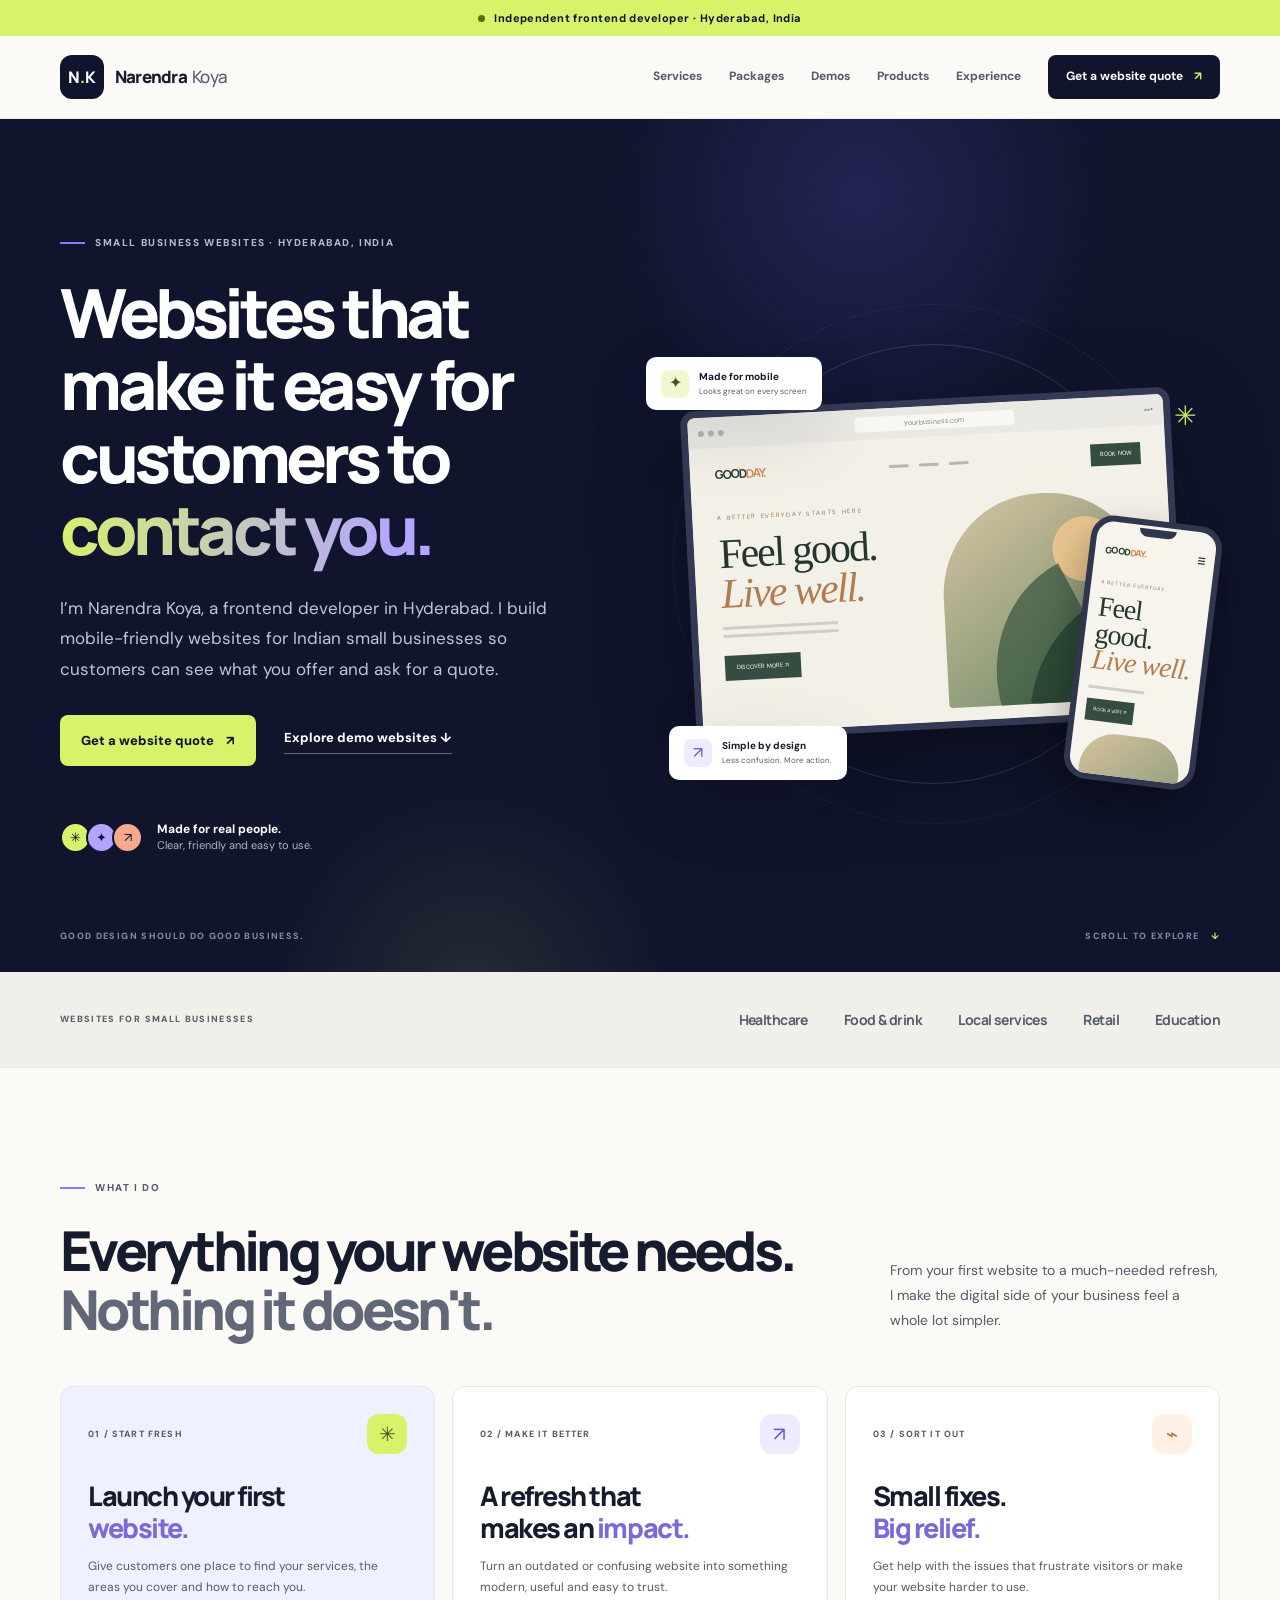
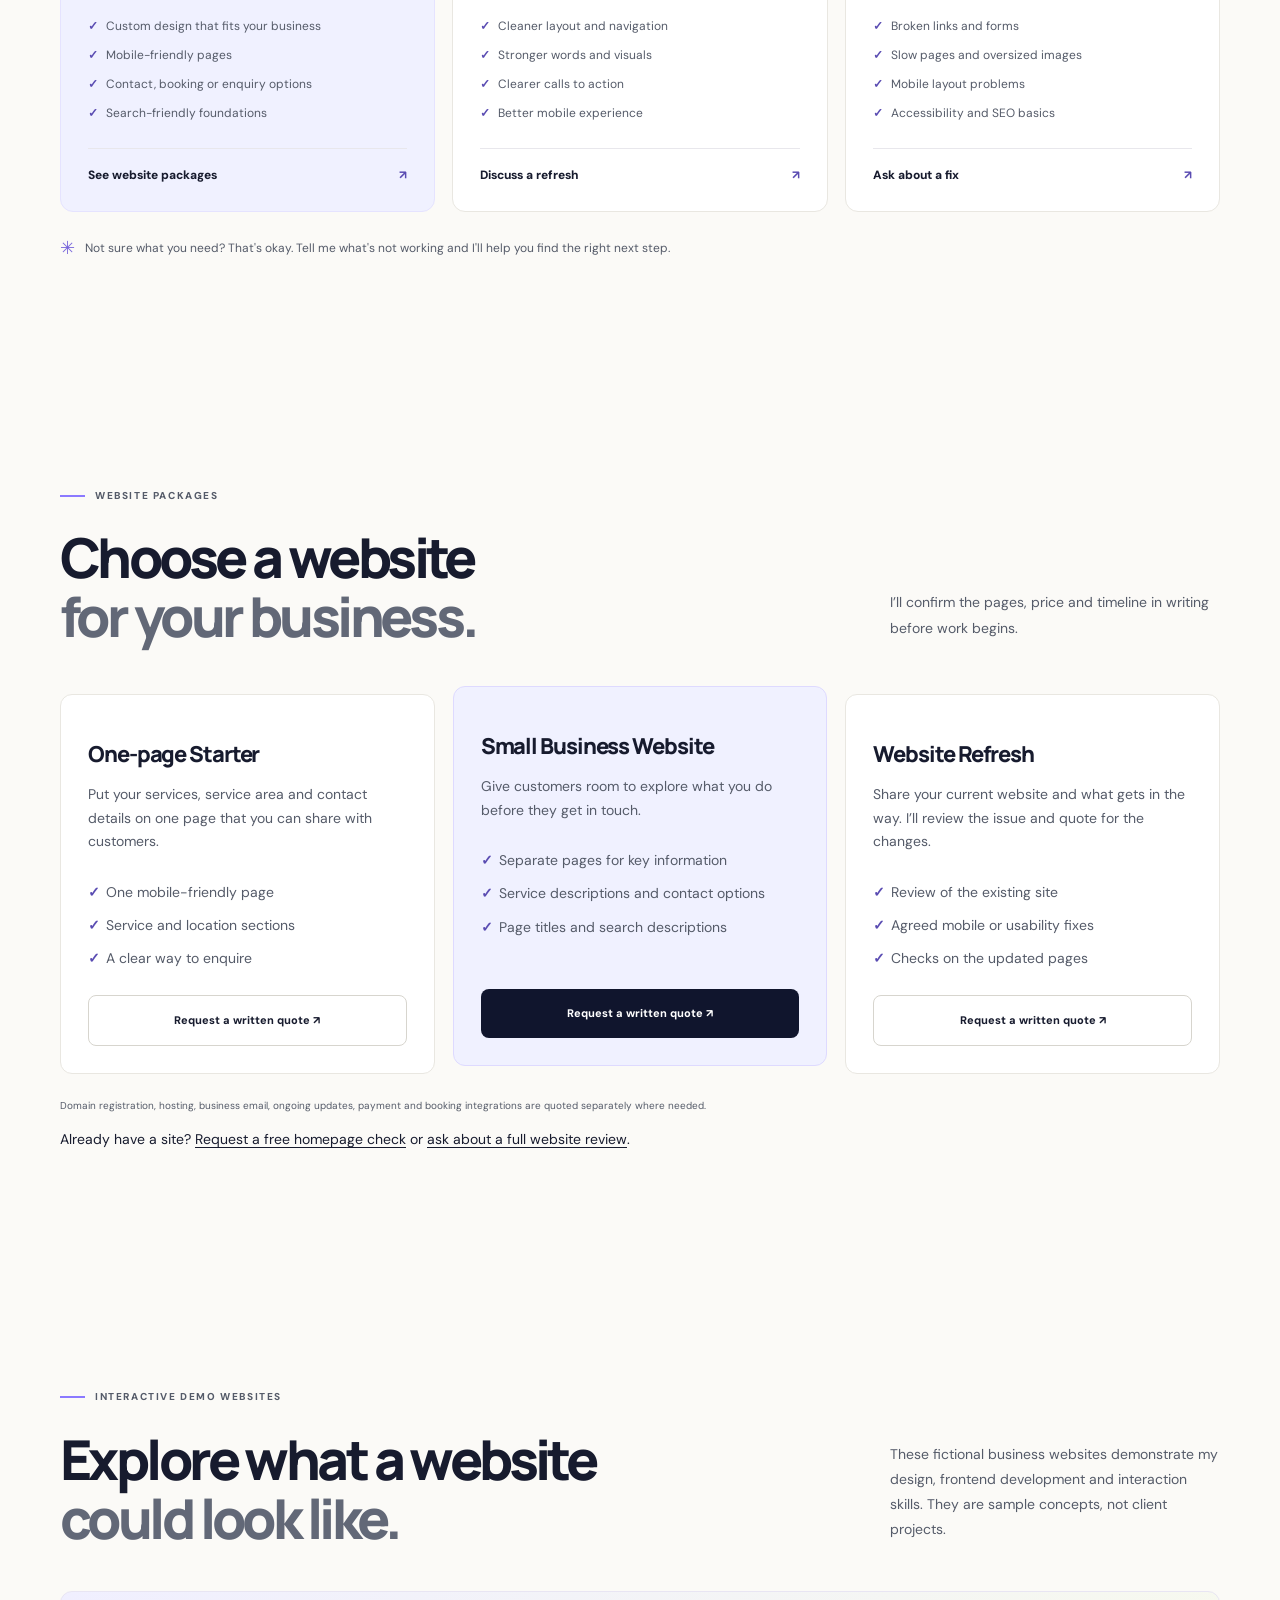
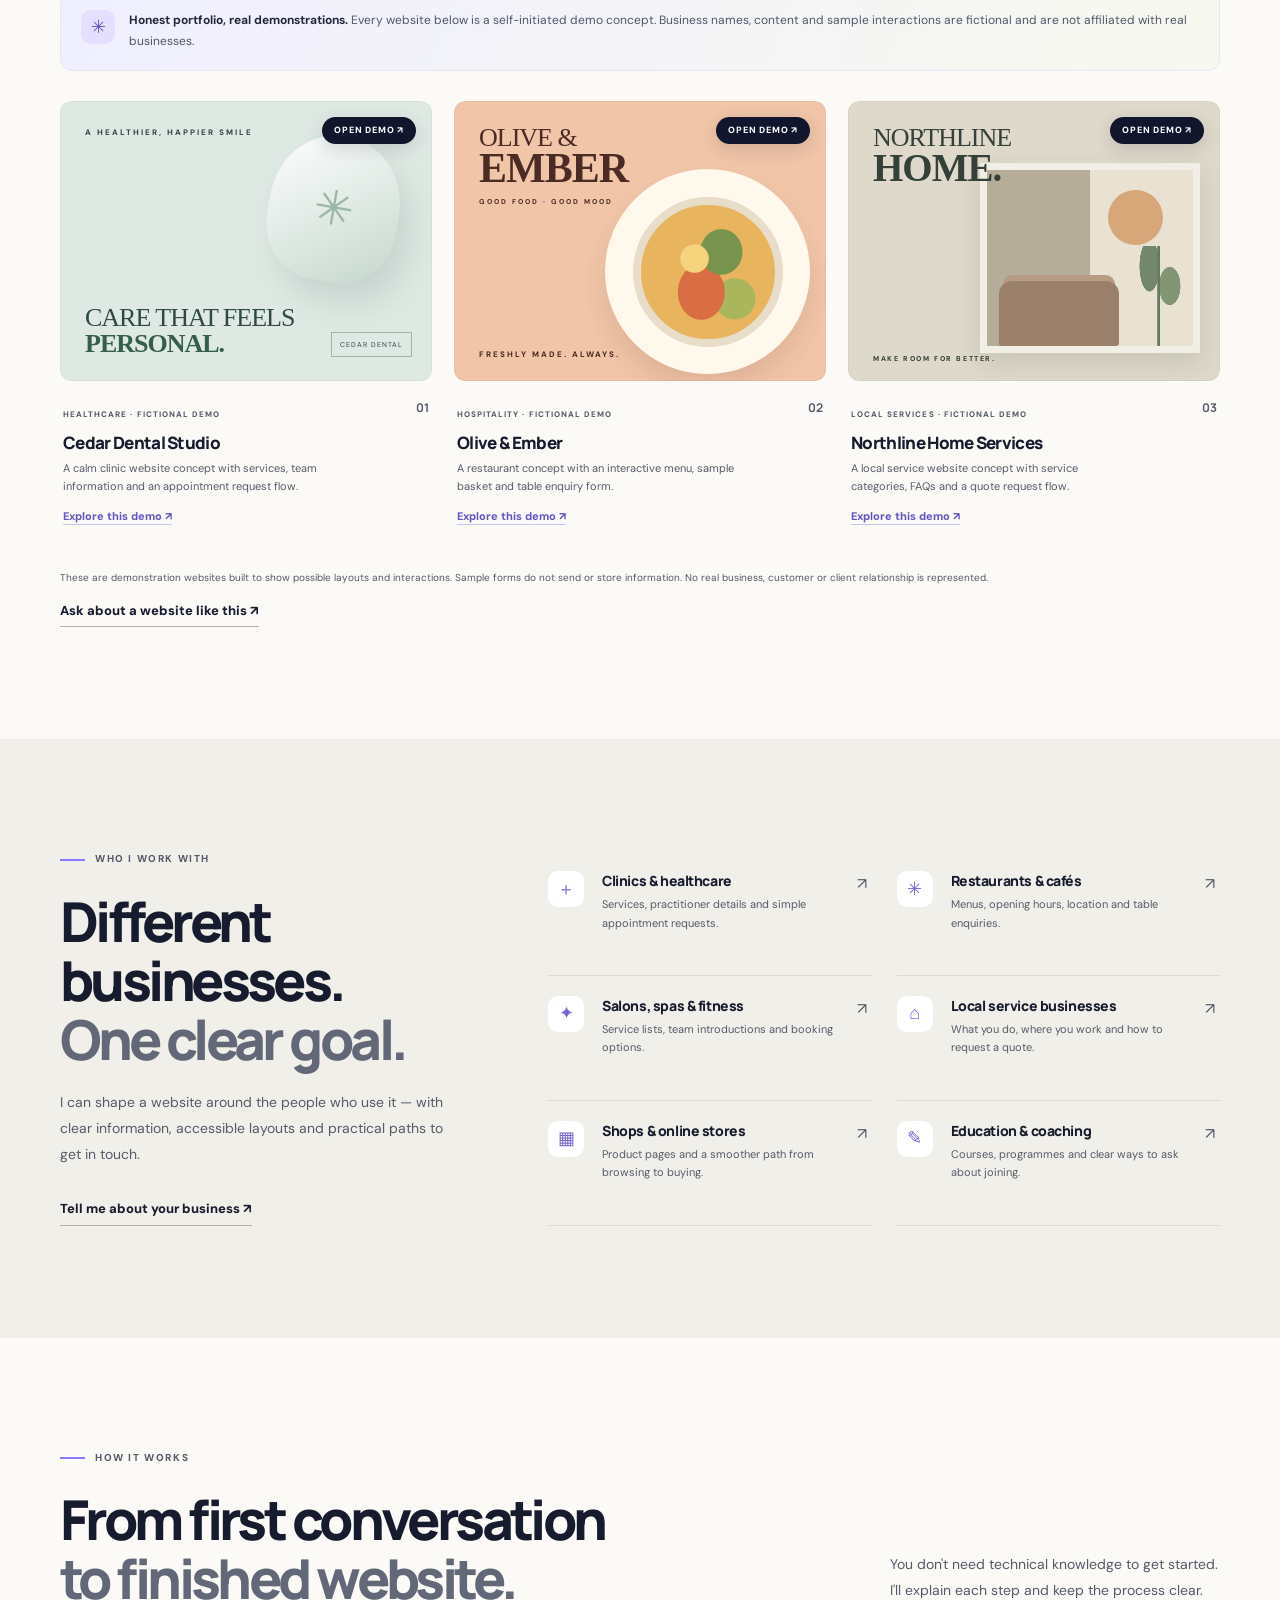
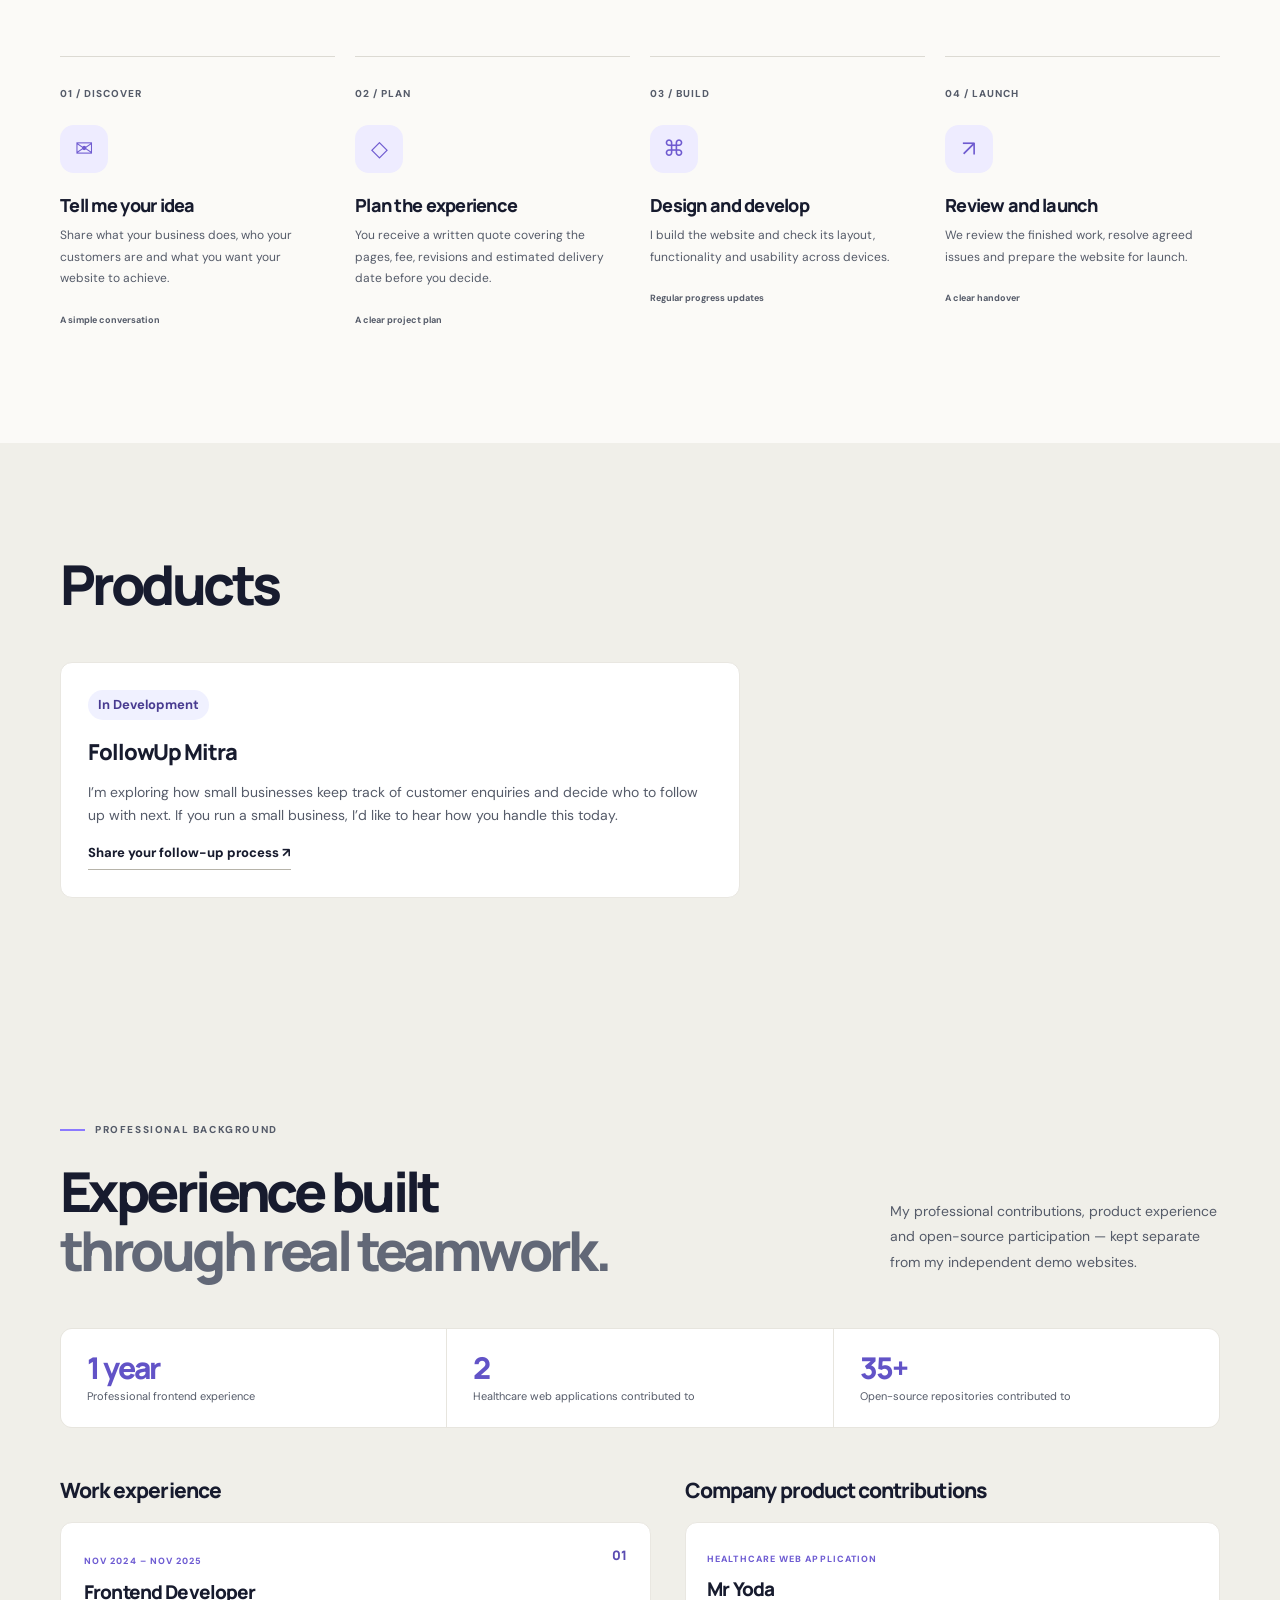
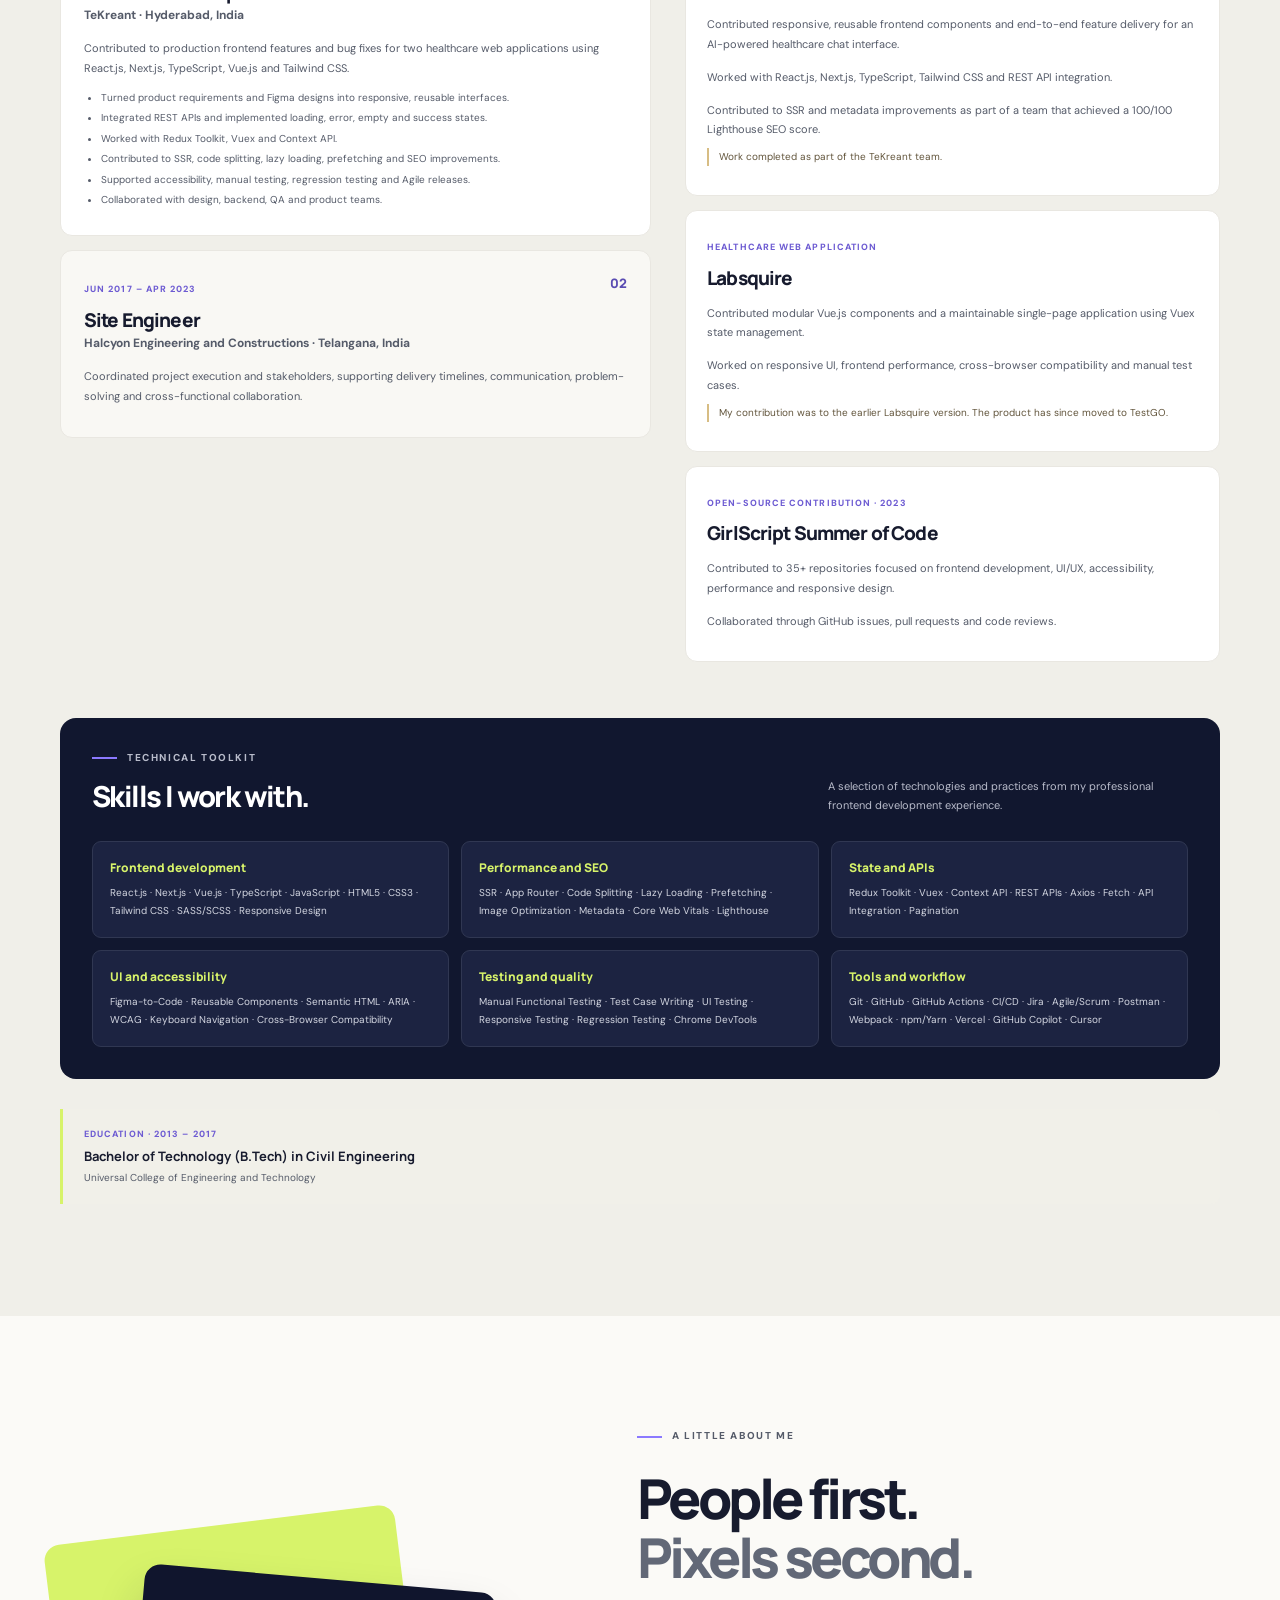
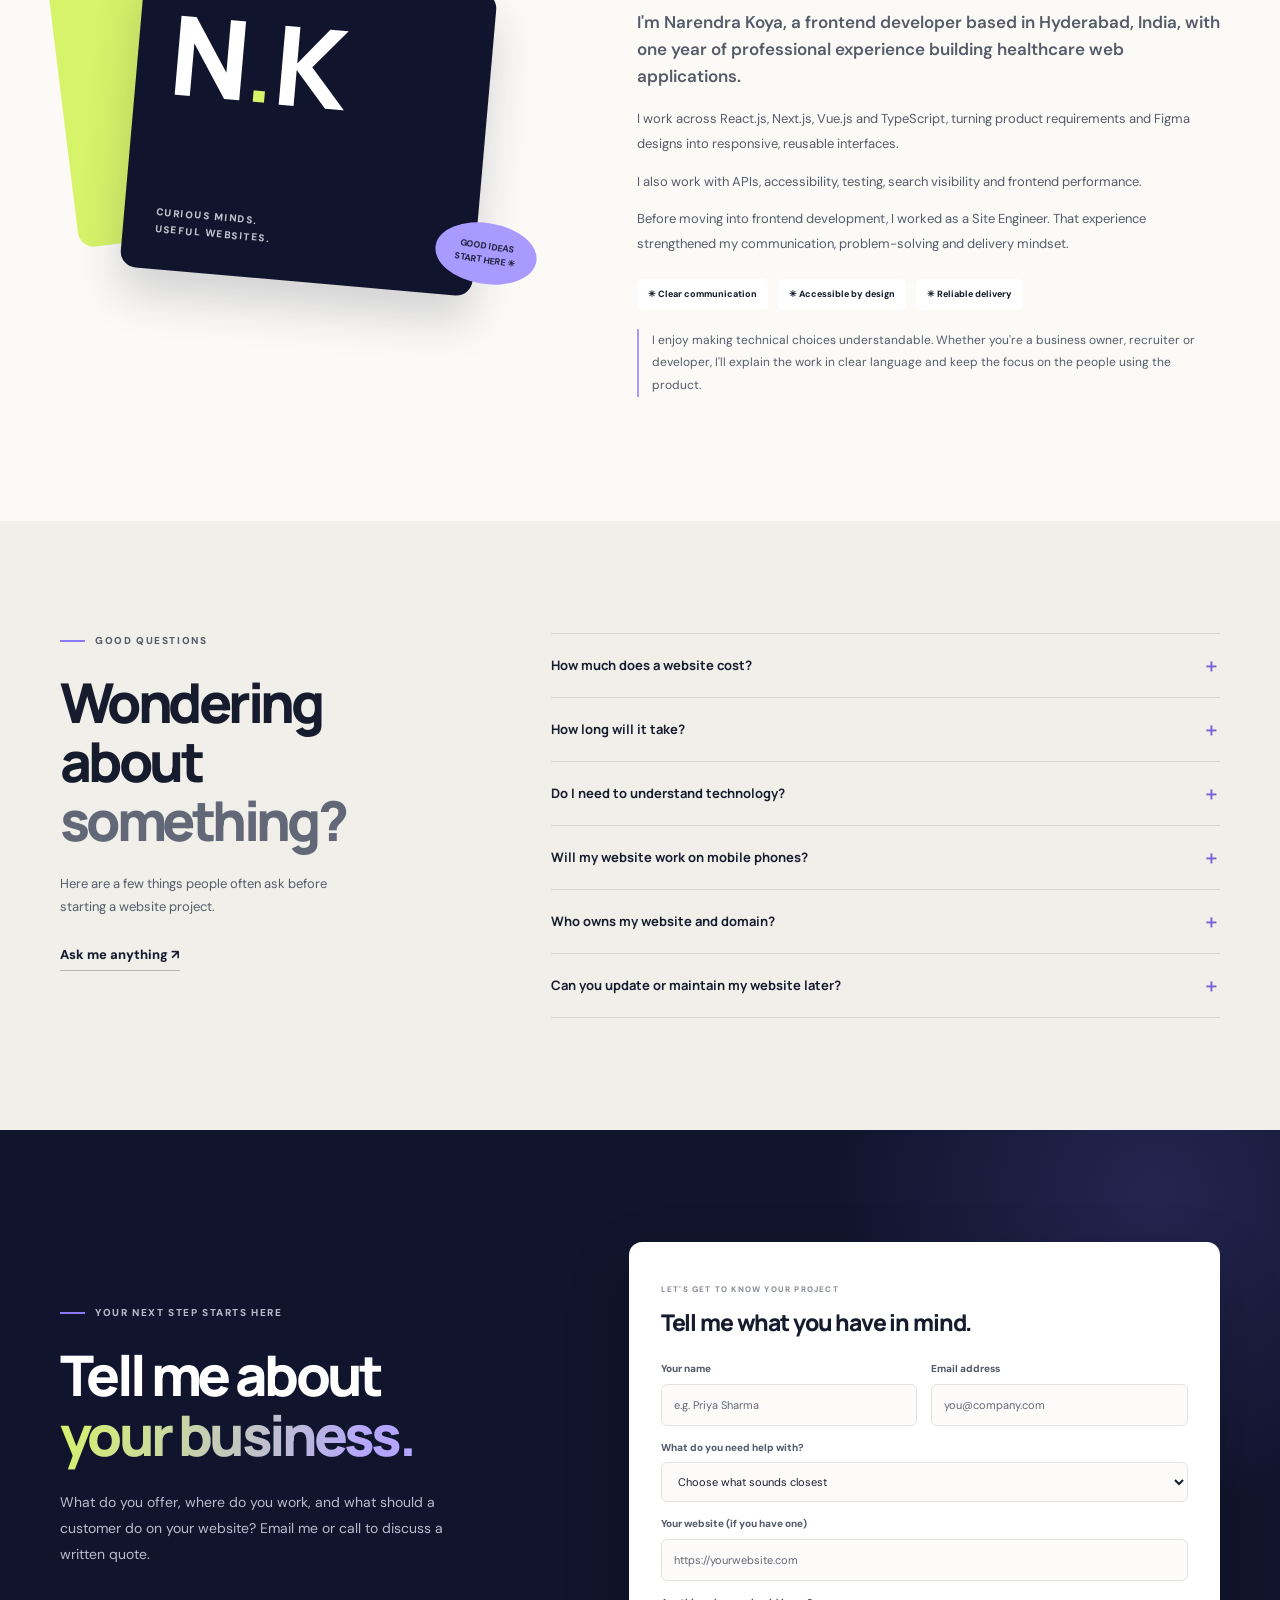
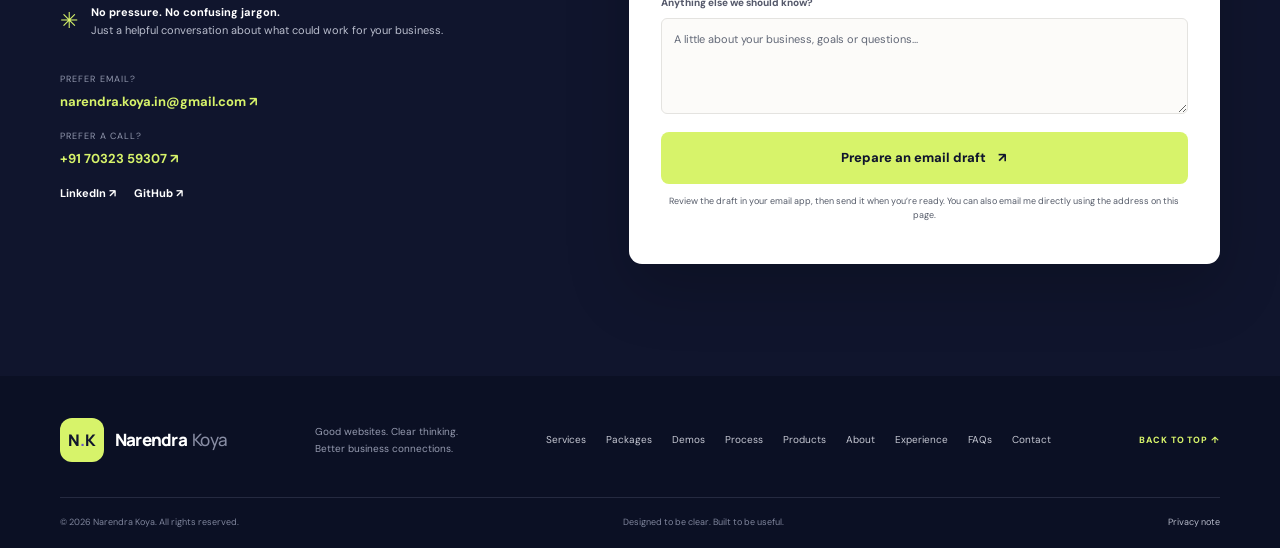
==== commit c272b61f: "Make small-business website enquiries the primary portfolio path" ====
--- a/index.html
+++ b/index.html
@@ -1,36 +1,47 @@
 <!DOCTYPE html>
 <html lang="en">
+
 <head>
   <meta charset="UTF-8">
   <meta name="viewport" content="width=device-width, initial-scale=1">
-  
-<!-- Google Analytics 4 (GA4) -->
-<script async src="https://www.googletagmanager.com/gtag/js?id=G-T7P3CYG7T3"></script>
-<script>
-  window.dataLayer = window.dataLayer || [];
-
-  function gtag() {
-    dataLayer.push(arguments);
-  }
-
-  gtag('js', new Date());
-  gtag('config', 'G-T7P3CYG7T3');
-</script>
-<!-- End Google Analytics 4 -->
+
+  <!-- Keep local and review traffic out of the existing production property. -->
+  <script>
+    if (location.origin === "https://narendrakoya999.github.io" &&
+        location.pathname.startsWith("/narendra-koya-web-development-services/")) {
+      const measurementId = "G-T7P3CYG7T3";
+      window.dataLayer = window.dataLayer || [];
+      function gtag() { window.dataLayer.push(arguments); }
+      gtag("js", new Date());
+      gtag("config", measurementId);
+      const tag = document.createElement("script");
+      tag.async = true;
+      tag.src = "https://www.googletagmanager.com/gtag/js?id=" + measurementId;
+      document.head.append(tag);
+    }
+  </script>
+
+
+  <!-- Bing Webmaster Tools Verification -->
+  <meta name="msvalidate.01" content="4CDAF1B25AF06C40E8AAA85B187B6DA4" />
 
   <meta name="theme-color" content="#10152d">
-  <meta name="description" content="Narendra Koya is a frontend developer based in Hyderabad, India, specialising in React.js, Next.js, Vue.js, TypeScript, responsive design, accessibility and frontend performance.">
-
-  <meta property="og:title" content="Narendra Koya | Frontend Developer">
-  <meta property="og:description" content="Building clear, fast and accessible digital experiences with React.js, Next.js, Vue.js and TypeScript.">
+  <meta name="description"
+    content="Explore mobile-friendly website packages for Indian small businesses, try interactive demos and request a written quote from Hyderabad frontend developer Narendra Koya.">
+
+  <meta property="og:title" content="Small Business Website Development in Hyderabad and India | Narendra Koya">
+  <meta property="og:description"
+    content="Explore mobile-friendly website packages for Indian small businesses, try interactive demos and request a written quote from Hyderabad frontend developer Narendra Koya.">
   <meta property="og:type" content="website">
 
-  <title>Narendra Koya | Frontend Developer</title>
+  <title>Small Business Website Development in Hyderabad and India | Narendra Koya</title>
 
   <link rel="preconnect" href="https://fonts.googleapis.com">
   <link rel="preconnect" href="https://fonts.gstatic.com" crossorigin>
 
-  <link href="https://fonts.googleapis.com/css2?family=DM+Sans:wght@400;500;600;700;800&family=Manrope:wght@400;500;600;700;800&display=swap" rel="stylesheet">
+  <link
+    href="https://fonts.googleapis.com/css2?family=DM+Sans:wght@400;500;600;700;800&family=Manrope:wght@400;500;600;700;800&display=swap"
+    rel="stylesheet">
 
   <link rel="stylesheet" href="style.css">
 
@@ -79,8 +90,7 @@
   <!-- Announcement bar -->
   <div class="announcement">
     <span class="announcement-dot"></span>
-    Frontend development with care and clarity
-    <a href="#contact">Let's talk ↗</a>
+    Independent frontend developer · Hyderabad, India
   </div>
 
   <!-- Header -->
@@ -99,11 +109,7 @@
 
       </a>
 
-      <button
-        class="menu-toggle"
-        type="button"
-        aria-expanded="false"
-        aria-controls="primary-nav"
+      <button class="menu-toggle" type="button" aria-expanded="false" aria-controls="primary-nav"
         aria-label="Open navigation">
 
         <span></span>
@@ -114,13 +120,13 @@
       <nav id="primary-nav" class="primary-nav" aria-label="Main navigation">
 
         <a href="#services">Services</a>
-        <a href="#work">Demo websites</a>
-        <a href="#process">Process</a>
+        <a href="#packages">Packages</a>
+        <a href="#work">Demos</a>
+        <a href="#products">Products</a>
         <a href="#experience">Experience</a>
-        <a href="#about">About</a>
 
         <a class="nav-cta" href="#contact">
-          Let's talk <span>↗</span>
+          Get a website quote <span>↗</span>
         </a>
 
       </nav>
@@ -142,27 +148,26 @@
 
           <p class="eyebrow light-eyebrow">
             <span class="eyebrow-line"></span>
-            FRONTEND DEVELOPMENT · REACT · NEXT.JS · VUE
+            SMALL BUSINESS WEBSITES · HYDERABAD, INDIA
           </p>
 
           <h1>
-            I build web experiences that are
+            Websites that make it easy for customers to
             <span class="gradient-text">
-              clear, fast & useful.
+              contact you.
             </span>
           </h1>
 
           <p class="hero-lede">
-            I'm Narendra Koya, a frontend developer who turns
-            product ideas and designs into responsive, accessible
-            interfaces. I care about clean code, smooth experiences
-            and making the web easier for everyone to use.
+            I’m Narendra Koya, a frontend developer in Hyderabad. I build mobile-friendly
+            websites for Indian small businesses so customers can see what you offer
+            and ask for a quote.
           </p>
 
           <div class="hero-actions">
 
             <a class="button button-lime" href="#contact">
-              Discuss a project <span>↗</span>
+              Get a website quote <span>↗</span>
             </a>
 
             <a class="text-link light-link" href="#work">
@@ -189,7 +194,8 @@
         </div>
 
         <!-- Website illustration -->
-        <div class="hero-visual" role="img" aria-label="Illustration of a responsive business website on desktop and mobile screens">
+        <div class="hero-visual" role="img"
+          aria-label="Illustration of a responsive business website on desktop and mobile screens">
 
           <div class="visual-orbit orbit-a"></div>
           <div class="visual-orbit orbit-b"></div>
@@ -332,7 +338,7 @@
 
       <div class="container trust-inner">
 
-        <p>FRONTEND DEVELOPMENT FOR REAL-WORLD PRODUCTS</p>
+        <p>WEBSITES FOR SMALL BUSINESSES</p>
 
         <div class="trust-types">
           <span>Healthcare</span>
@@ -384,13 +390,13 @@
             </div>
 
             <h3>
-              A website built<br>
-              around <em>you.</em>
+              Launch your first<br>
+              <em>website.</em>
             </h3>
 
             <p>
-              A clear, welcoming online home that tells your story
-              and helps customers know exactly what to do next.
+              Give customers one place to find your services, the areas you cover
+              and how to reach you.
             </p>
 
             <ul>
@@ -400,8 +406,8 @@
               <li>Search-friendly foundations</li>
             </ul>
 
-            <a class="card-link" href="#contact">
-              Build my website <span>↗</span>
+            <a class="card-link" href="#packages">
+              See website packages <span>↗</span>
             </a>
 
           </article>
@@ -430,8 +436,8 @@
               <li>Better mobile experience</li>
             </ul>
 
-            <a class="card-link" href="#contact">
-              Refresh my website <span>↗</span>
+            <a class="card-link" href="#contact" data-enquiry="refresh">
+              Discuss a refresh <span>↗</span>
             </a>
 
           </article>
@@ -460,8 +466,8 @@
               <li>Accessibility and SEO basics</li>
             </ul>
 
-            <a class="card-link" href="#contact">
-              Fix my website <span>↗</span>
+            <a class="card-link" href="#contact" data-enquiry="fix">
+              Ask about a fix <span>↗</span>
             </a>
 
           </article>
@@ -478,96 +484,66 @@
 
     </section>
 
-    <!-- WHO I HELP -->
-    <section class="section-pad audience-section" id="businesses">
-
-      <div class="container audience-layout">
-
-        <div class="audience-intro">
-
-          <p class="eyebrow">
-            <span class="eyebrow-line"></span>
-            WHO I WORK WITH
-          </p>
-
-          <h2>
-            Different businesses.
-            <br>
-            <span class="muted-heading">One clear goal.</span>
-          </h2>
-
-          <p>
-            I can shape a website around the people who use it —
-            with clear information, accessible layouts and
-            practical paths to get in touch.
-          </p>
-
-          <a class="text-link" href="#contact">
-            Tell me about your business ↗
-          </a>
-
-        </div>
-
-        <div class="audience-grid">
-
-          <article class="audience-item">
-            <span class="audience-icon">＋</span>
-            <div>
-              <h3>Clinics & healthcare</h3>
-              <p>Services, practitioner details and simple appointment requests.</p>
-            </div>
-            <span class="item-arrow">↗</span>
-          </article>
-
-          <article class="audience-item">
-            <span class="audience-icon">✳</span>
-            <div>
-              <h3>Restaurants & cafés</h3>
-              <p>Menus, opening hours, location and table enquiries.</p>
-            </div>
-            <span class="item-arrow">↗</span>
-          </article>
-
-          <article class="audience-item">
-            <span class="audience-icon">✦</span>
-            <div>
-              <h3>Salons, spas & fitness</h3>
-              <p>Service lists, team introductions and booking options.</p>
-            </div>
-            <span class="item-arrow">↗</span>
-          </article>
-
-          <article class="audience-item">
-            <span class="audience-icon">⌂</span>
-            <div>
-              <h3>Local service businesses</h3>
-              <p>What you do, where you work and how to request a quote.</p>
-            </div>
-            <span class="item-arrow">↗</span>
-          </article>
-
-          <article class="audience-item">
-            <span class="audience-icon">▦</span>
-            <div>
-              <h3>Shops & online stores</h3>
-              <p>Product pages and a smoother path from browsing to buying.</p>
-            </div>
-            <span class="item-arrow">↗</span>
-          </article>
-
-          <article class="audience-item">
-            <span class="audience-icon">✎</span>
-            <div>
-              <h3>Education & coaching</h3>
-              <p>Courses, programmes and clear ways to ask about joining.</p>
-            </div>
-            <span class="item-arrow">↗</span>
-          </article>
-
-        </div>
-
+    <!-- PACKAGES -->
+    <section class="section-pad packages-section" id="packages">
+      <div class="container">
+        <div class="section-heading">
+          <div>
+            <p class="eyebrow"><span class="eyebrow-line"></span>WEBSITE PACKAGES</p>
+            <h2>Choose a website<br><span class="muted-heading">for your business.</span></h2>
+          </div>
+          <p class="heading-aside">
+            I’ll confirm the pages, price and timeline in writing before work begins.
+          </p>
+        </div>
+
+        <div class="package-grid">
+          <article class="package-card">
+            <h3>One-page Starter</h3>
+            <p>Put your services, service area and contact details on one page that you can share with customers.</p>
+            <ul>
+              <li>One mobile-friendly page</li>
+              <li>Service and location sections</li>
+              <li>A clear way to enquire</li>
+            </ul>
+            <a class="button button-outline" href="#contact" data-enquiry="starter"
+              aria-label="Request a written quote for One-page Starter">Request a written quote ↗</a>
+          </article>
+
+          <article class="package-card package-highlight">
+            <h3>Small Business Website</h3>
+            <p>Give customers room to explore what you do before they get in touch.</p>
+            <ul>
+              <li>Separate pages for key information</li>
+              <li>Service descriptions and contact options</li>
+              <li>Page titles and search descriptions</li>
+            </ul>
+            <a class="button button-dark" href="#contact" data-enquiry="business"
+              aria-label="Request a written quote for Small Business Website">Request a written quote ↗</a>
+          </article>
+
+          <article class="package-card">
+            <h3>Website Refresh</h3>
+            <p>Share your current website and what gets in the way. I’ll review the issue and quote for the changes.</p>
+            <ul>
+              <li>Review of the existing site</li>
+              <li>Agreed mobile or usability fixes</li>
+              <li>Checks on the updated pages</li>
+            </ul>
+            <a class="button button-outline" href="#contact" data-enquiry="refresh"
+              aria-label="Request a written quote for Website Refresh">Request a written quote ↗</a>
+          </article>
+        </div>
+        <p class="pricing-note">
+          Domain registration, hosting, business email, ongoing updates, payment and booking integrations
+          are quoted separately where needed.
+        </p>
+        <p class="review-links">
+          Already have a site?
+          <a href="#contact" data-enquiry="check">Request a free homepage check</a>
+          or <a href="#contact" data-enquiry="review">ask about a full website review</a>.
+        </p>
       </div>
-
     </section>
 
     <!-- DEMO WEBSITES -->
@@ -616,9 +592,7 @@
           <!-- CLINIC DEMO -->
           <article class="work-card">
 
-            <a
-              class="demo-preview-link"
-              href="demos/clinic/index.html"
+            <a class="demo-preview-link" href="demos/clinic/index.html"
               aria-label="Open Cedar Dental Studio demo website">
 
               <div class="work-art dental-art">
@@ -668,9 +642,7 @@
           <!-- RESTAURANT DEMO -->
           <article class="work-card">
 
-            <a
-              class="demo-preview-link"
-              href="demos/restaurant/index.html"
+            <a class="demo-preview-link" href="demos/restaurant/index.html"
               aria-label="Open Olive and Ember restaurant demo website">
 
               <div class="work-art food-art">
@@ -722,9 +694,7 @@
           <!-- HOME SERVICES DEMO -->
           <article class="work-card">
 
-            <a
-              class="demo-preview-link"
-              href="demos/home-services/index.html"
+            <a class="demo-preview-link" href="demos/home-services/index.html"
               aria-label="Open Northline Home Services demo website">
 
               <div class="work-art home-art">
@@ -782,6 +752,99 @@
           information. No real business, customer or client relationship
           is represented.
         </p>
+        <a class="text-link" href="#contact" data-enquiry="demo">Ask about a website like this ↗</a>
+
+      </div>
+
+    </section>
+
+    <!-- WHO I HELP -->
+    <section class="section-pad audience-section" id="businesses">
+
+      <div class="container audience-layout">
+
+        <div class="audience-intro">
+
+          <p class="eyebrow">
+            <span class="eyebrow-line"></span>
+            WHO I WORK WITH
+          </p>
+
+          <h2>
+            Different businesses.
+            <br>
+            <span class="muted-heading">One clear goal.</span>
+          </h2>
+
+          <p>
+            I can shape a website around the people who use it —
+            with clear information, accessible layouts and
+            practical paths to get in touch.
+          </p>
+
+          <a class="text-link" href="#contact">
+            Tell me about your business ↗
+          </a>
+
+        </div>
+
+        <div class="audience-grid">
+
+          <article class="audience-item">
+            <span class="audience-icon">＋</span>
+            <div>
+              <h3>Clinics & healthcare</h3>
+              <p>Services, practitioner details and simple appointment requests.</p>
+            </div>
+            <span class="item-arrow">↗</span>
+          </article>
+
+          <article class="audience-item">
+            <span class="audience-icon">✳</span>
+            <div>
+              <h3>Restaurants & cafés</h3>
+              <p>Menus, opening hours, location and table enquiries.</p>
+            </div>
+            <span class="item-arrow">↗</span>
+          </article>
+
+          <article class="audience-item">
+            <span class="audience-icon">✦</span>
+            <div>
+              <h3>Salons, spas & fitness</h3>
+              <p>Service lists, team introductions and booking options.</p>
+            </div>
+            <span class="item-arrow">↗</span>
+          </article>
+
+          <article class="audience-item">
+            <span class="audience-icon">⌂</span>
+            <div>
+              <h3>Local service businesses</h3>
+              <p>What you do, where you work and how to request a quote.</p>
+            </div>
+            <span class="item-arrow">↗</span>
+          </article>
+
+          <article class="audience-item">
+            <span class="audience-icon">▦</span>
+            <div>
+              <h3>Shops & online stores</h3>
+              <p>Product pages and a smoother path from browsing to buying.</p>
+            </div>
+            <span class="item-arrow">↗</span>
+          </article>
+
+          <article class="audience-item">
+            <span class="audience-icon">✎</span>
+            <div>
+              <h3>Education & coaching</h3>
+              <p>Courses, programmes and clear ways to ask about joining.</p>
+            </div>
+            <span class="item-arrow">↗</span>
+          </article>
+
+        </div>
 
       </div>
 
@@ -832,8 +895,8 @@
             <span class="step-icon">◇</span>
             <h3>Plan the experience</h3>
             <p>
-              We agree on the pages, content, design direction,
-              features, scope and estimated timeline.
+              You receive a written quote covering the pages, fee, revisions
+              and estimated delivery date before you decide.
             </p>
             <span class="step-caption">A clear project plan</span>
           </article>
@@ -864,6 +927,22 @@
 
       </div>
 
+    </section>
+
+    <!-- PRODUCTS -->
+    <section class="section-pad products-section" id="products" aria-labelledby="products-title">
+      <div class="container">
+        <div class="section-heading">
+          <h2 id="products-title">Products</h2>
+        </div>
+        <article class="package-card product-card">
+          <span class="product-status">In Development</span>
+          <h3>FollowUp Mitra</h3>
+          <p>I’m exploring how small businesses keep track of customer enquiries and decide who
+            to follow up with next. If you run a small business, I’d like to hear how you handle this today.</p>
+          <a class="text-link" href="mailto:narendra.koya.in@gmail.com?subject=FollowUp%20Mitra%20feedback">Share your follow-up process ↗</a>
+        </article>
+      </div>
     </section>
 
     <!-- PROFESSIONAL EXPERIENCE -->
@@ -1274,119 +1353,6 @@
 
     </section>
 
-    <!-- PACKAGES -->
-    <section class="section-pad packages-section" id="packages">
-
-      <div class="container">
-
-        <div class="section-heading">
-
-          <div>
-            <p class="eyebrow">
-              <span class="eyebrow-line"></span>
-              WAYS TO WORK TOGETHER
-            </p>
-
-            <h2>
-              A clear next step
-              <br>
-              <span class="muted-heading">for every stage.</span>
-            </h2>
-          </div>
-
-          <p class="heading-aside">
-            Every business is different. Start with a conversation
-            and get a quote based on what you actually need.
-          </p>
-
-        </div>
-
-        <div class="package-grid">
-
-          <article class="package-card">
-
-            <span class="package-tag">START HERE</span>
-
-            <h3>Website check</h3>
-            <p class="package-price">Free</p>
-
-            <p>
-              A short, plain-English look at your website
-              and a few useful improvement ideas.
-            </p>
-
-            <ul>
-              <li>Initial visual review</li>
-              <li>Top opportunities to improve</li>
-              <li>Suggested next steps</li>
-            </ul>
-
-            <a class="button button-outline" href="#contact">
-              Request a check ↗
-            </a>
-
-          </article>
-
-          <article class="package-card package-highlight">
-
-            <span class="package-tag">MORE DETAIL</span>
-
-            <h3>Full website review</h3>
-            <p class="package-price">Custom quote</p>
-
-            <p>
-              A deeper look at your website's content,
-              usability and key technical basics.
-            </p>
-
-            <ul>
-              <li>Prioritised findings</li>
-              <li>Plain-language recommendations</li>
-              <li>Improvement roadmap</li>
-            </ul>
-
-            <a class="button button-dark" href="#contact">
-              Ask about a review ↗
-            </a>
-
-          </article>
-
-          <article class="package-card">
-
-            <span class="package-tag">MAKE IT HAPPEN</span>
-
-            <h3>Build or improve</h3>
-            <p class="package-price">Custom quote</p>
-
-            <p>
-              Practical design and development based on
-              your goals, pages and requirements.
-            </p>
-
-            <ul>
-              <li>New website or redesign</li>
-              <li>Testing across screen sizes</li>
-              <li>Launch guidance</li>
-            </ul>
-
-            <a class="button button-outline" href="#contact">
-              Discuss a project ↗
-            </a>
-
-          </article>
-
-        </div>
-
-        <p class="pricing-note">
-          A written scope and quote are shared before paid work begins.
-          Domain, hosting, paid tools and ongoing maintenance are
-          discussed separately where relevant.
-        </p>
-
-      </div>
-
-    </section>
-
     <!-- FAQ -->
     <section class="section-pad faq-section" id="faq">
 
@@ -1424,10 +1390,9 @@
               <span>＋</span>
             </summary>
             <p>
-              It depends on the number of pages, features,
-              content and integrations. After a short conversation,
-              you'll receive a clear quote before deciding whether
-              to proceed.
+              Choose a <a href="#packages">website package</a> and tell me what you need.
+              I’ll confirm the scope, price and revision rounds in a written quote.
+              Domain, hosting and ongoing maintenance are discussed separately.
             </p>
           </details>
 
@@ -1511,15 +1476,13 @@
           </p>
 
           <h2>
-            Have a good idea?
-            <br>
-            <span class="gradient-text">Let's make it real.</span>
+            Tell me about<br>
+            <span class="gradient-text">your business.</span>
           </h2>
 
           <p>
-            Tell me a little about your business. You don't need
-            a perfect brief or technical words — just start with
-            what you'd like to achieve.
+            What do you offer, where do you work, and what should a customer
+            do on your website? Email me or call to discuss a written quote.
           </p>
 
           <div class="contact-promise">
@@ -1545,17 +1508,11 @@
             </a>
 
             <div class="contact-socials">
-              <a
-                href="https://www.linkedin.com/in/narendra-koya"
-                target="_blank"
-                rel="noopener noreferrer">
+              <a href="https://www.linkedin.com/in/narendra-koya" target="_blank" rel="noopener noreferrer">
                 LinkedIn ↗
               </a>
 
-              <a
-                href="https://github.com/NarendraKoya999"
-                target="_blank"
-                rel="noopener noreferrer">
+              <a href="https://github.com/NarendraKoya999" target="_blank" rel="noopener noreferrer">
                 GitHub ↗
               </a>
             </div>
@@ -1565,7 +1522,7 @@
         </div>
 
         <!-- Contact form -->
-        <form class="contact-form" id="contact-form">
+        <form class="contact-form" id="contact-form" method="dialog" hidden>
 
           <div class="form-heading">
 
@@ -1579,22 +1536,12 @@
 
             <label>
               Your name
-              <input
-                name="name"
-                type="text"
-                autocomplete="name"
-                required
-                placeholder="e.g. Priya Sharma">
+              <input name="name" type="text" autocomplete="name" required placeholder="e.g. Priya Sharma">
             </label>
 
             <label>
               Email address
-              <input
-                name="email"
-                type="email"
-                autocomplete="email"
-                required
-                placeholder="you@company.com">
+              <input name="email" type="email" autocomplete="email" required placeholder="you@company.com">
             </label>
 
           </div>
@@ -1607,8 +1554,13 @@
                 Choose what sounds closest
               </option>
               <option>Build a new website</option>
-              <option>Redesign my current website</option>
-              <option>Fix or improve my website</option>
+              <option value="starter">One-page Starter</option>
+              <option value="business">Small Business Website</option>
+              <option value="refresh">Website Refresh / redesign</option>
+              <option value="demo">A website like one of the demos</option>
+              <option value="check">Free homepage check</option>
+              <option value="review">Full website review</option>
+              <option value="fix">Fix or improve my website</option>
               <option>Website review / advice</option>
               <option>Not sure yet — let's discuss</option>
             </select>
@@ -1617,36 +1569,26 @@
           <label>
             Your website (if you have one)
 
-            <input
-              name="website"
-              type="url"
-              placeholder="https://yourwebsite.com">
+            <input name="website" type="url" placeholder="https://yourwebsite.com">
           </label>
 
           <label>
             Anything else we should know?
 
-            <textarea
-              name="message"
-              rows="4"
+            <textarea name="message" rows="4"
               placeholder="A little about your business, goals or questions..."></textarea>
           </label>
 
           <button class="button button-lime button-full" type="submit">
-            Prepare my enquiry <span>↗</span>
+            Prepare an email draft <span>↗</span>
           </button>
 
           <p class="form-note">
-            Your email application will open with your message ready
-            to send. This form does not store or send information
-            to a server.
-          </p>
-
-          <p
-            class="form-status"
-            id="form-status"
-            role="status"
-            aria-live="polite">
+            Review the draft in your email app, then send it when you’re ready.
+            You can also email me directly using the address on this page.
+          </p>
+
+          <p class="form-status" id="form-status" role="status" aria-live="polite">
           </p>
 
         </form>
@@ -1680,13 +1622,17 @@
         Better business connections.
       </p>
 
-      <div class="footer-links">
+      <nav class="footer-links" id="footer-nav" aria-label="Footer navigation" tabindex="-1">
         <a href="#services">Services</a>
-        <a href="#work">Work</a>
+        <a href="#packages">Packages</a>
+        <a href="#work">Demos</a>
+        <a href="#process">Process</a>
+        <a href="#products">Products</a>
+        <a href="#about">About</a>
         <a href="#experience">Experience</a>
         <a href="#faq">FAQs</a>
         <a href="#contact">Contact</a>
-      </div>
+      </nav>
 
       <a class="back-top" href="#top" aria-label="Back to top">
         BACK TO TOP ↑
@@ -1710,11 +1656,12 @@
 
   </footer>
 
-  <a class="floating-contact" href="#contact" aria-label="Contact Narendra Koya">
-    Let's talk ↗
+  <a class="floating-contact" href="#contact" aria-label="Get a website quote">
+    Get a quote ↗
   </a>
 
   <script src="script.js"></script>
 
 </body>
+
 </html>
--- a/style.css
+++ b/style.css
@@ -48,7 +48,7 @@
 body,
 main,
 .site-footer {
-  touch-action: pan-y;
+  touch-action: pan-y pinch-zoom;
 }
 
 a {
@@ -2202,6 +2202,47 @@
 }
 
 
+.review-links,
+.package-card > p:not(.package-price),
+.package-card li {
+  font-size: 14px;
+}
+
+.review-links a,
+.faq-list p a,
+.privacy-copy p a {
+  text-decoration: underline;
+  text-underline-offset: 0.18em;
+}
+
+.products-section {
+  background: #f0efe9;
+}
+
+.product-card {
+  max-width: 680px;
+  min-height: 0;
+  align-items: flex-start;
+}
+
+.product-status {
+  padding: 4px 10px;
+  border-radius: 20px;
+  background: #f0f1ff;
+  color: #483b91;
+  font-size: 13px;
+  font-weight: 700;
+}
+
+.privacy-copy {
+  max-width: 760px;
+}
+
+.privacy-copy h1 {
+  font: 800 clamp(38px, 6vw, 58px)/1.1 var(--display);
+  letter-spacing: -0.06em;
+}
+
 /* ==========================================
    15. FAQ SECTION
 ========================================== */
@@ -2625,7 +2666,7 @@
   /* Announcement */
 
   .announcement {
-    font-size: 9px;
+    font-size: 12px;
   }
 
   /* Mobile header */
@@ -2634,7 +2675,7 @@
     height: 68px;
   }
 
-  .menu-toggle {
+  .nav-ready .menu-toggle {
     display: flex;
   }
 
@@ -2669,6 +2710,34 @@
     margin-top: 12px;
     border: 0;
     text-align: center;
+  }
+
+  /* Keep section links usable when the menu script is unavailable. */
+  #top:not(.nav-ready) {
+    position: static;
+  }
+
+  #top:not(.nav-ready) .nav-wrap {
+    height: auto;
+    flex-wrap: wrap;
+    padding-block: 12px;
+  }
+
+  #top:not(.nav-ready) .primary-nav {
+    position: static;
+    display: flex;
+    flex-flow: row wrap;
+    align-items: center;
+    gap: 0 14px;
+    width: 100%;
+    padding: 4px 0 0;
+    box-shadow: none;
+  }
+
+  #top:not(.nav-ready) .primary-nav > a {
+    margin: 0;
+    padding: 8px;
+    border: 0;
   }
 
   /* Hero */
@@ -2849,7 +2918,7 @@
   }
 
   .demo-notice p {
-    font-size: 11px;
+    font-size: 14px;
   }
 
   .demo-open-pill {
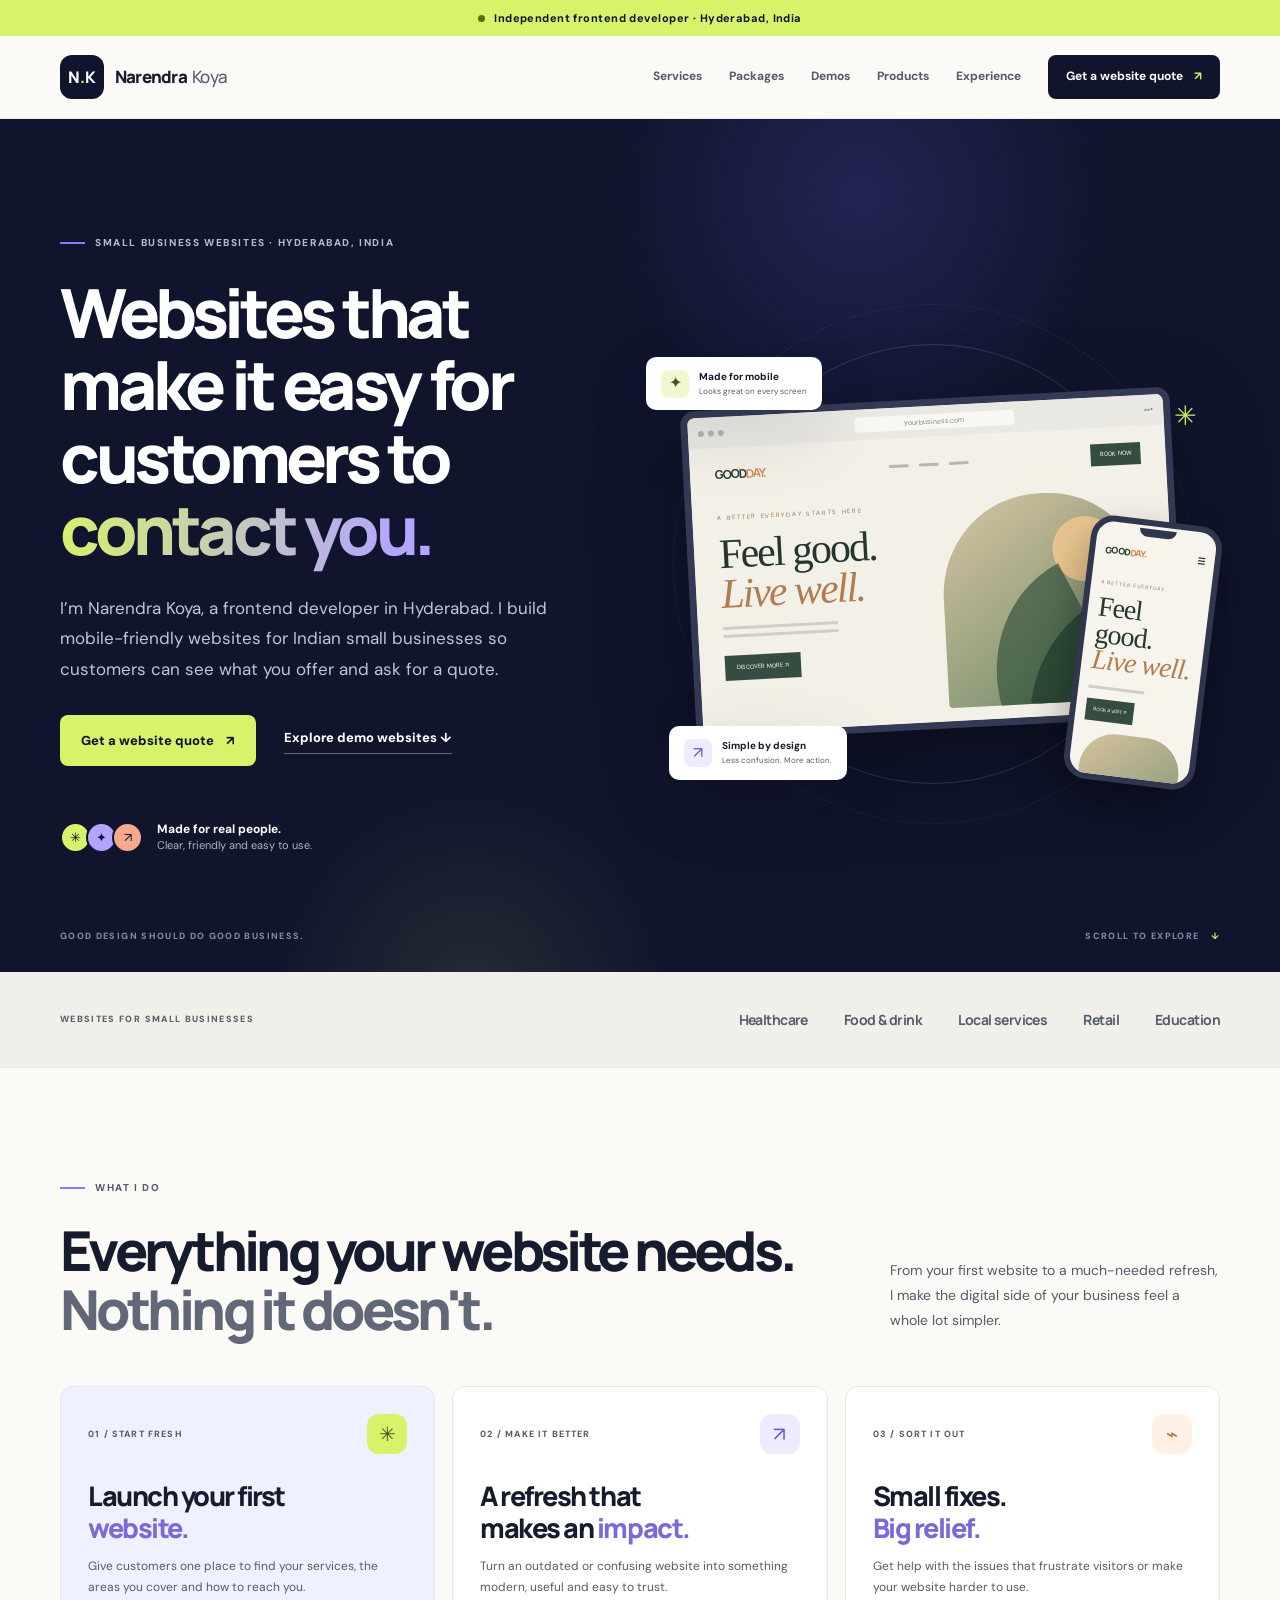
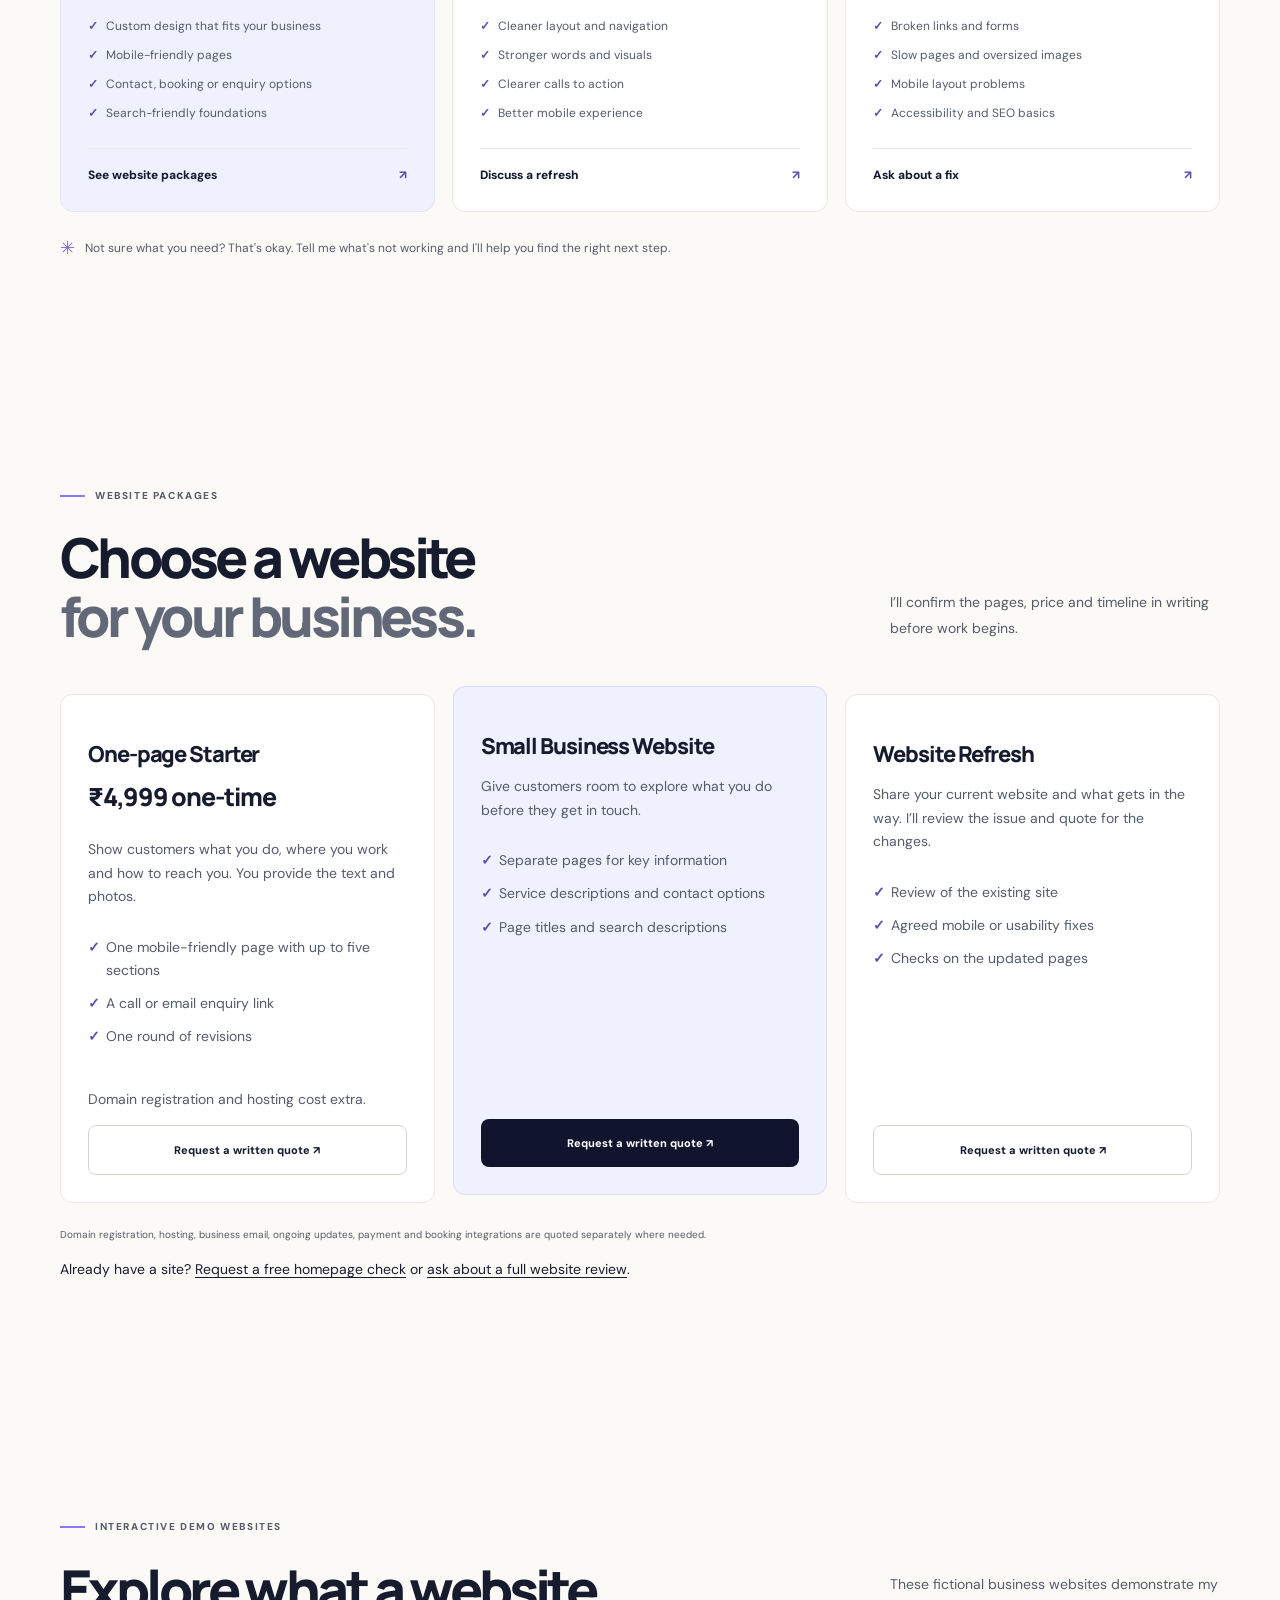
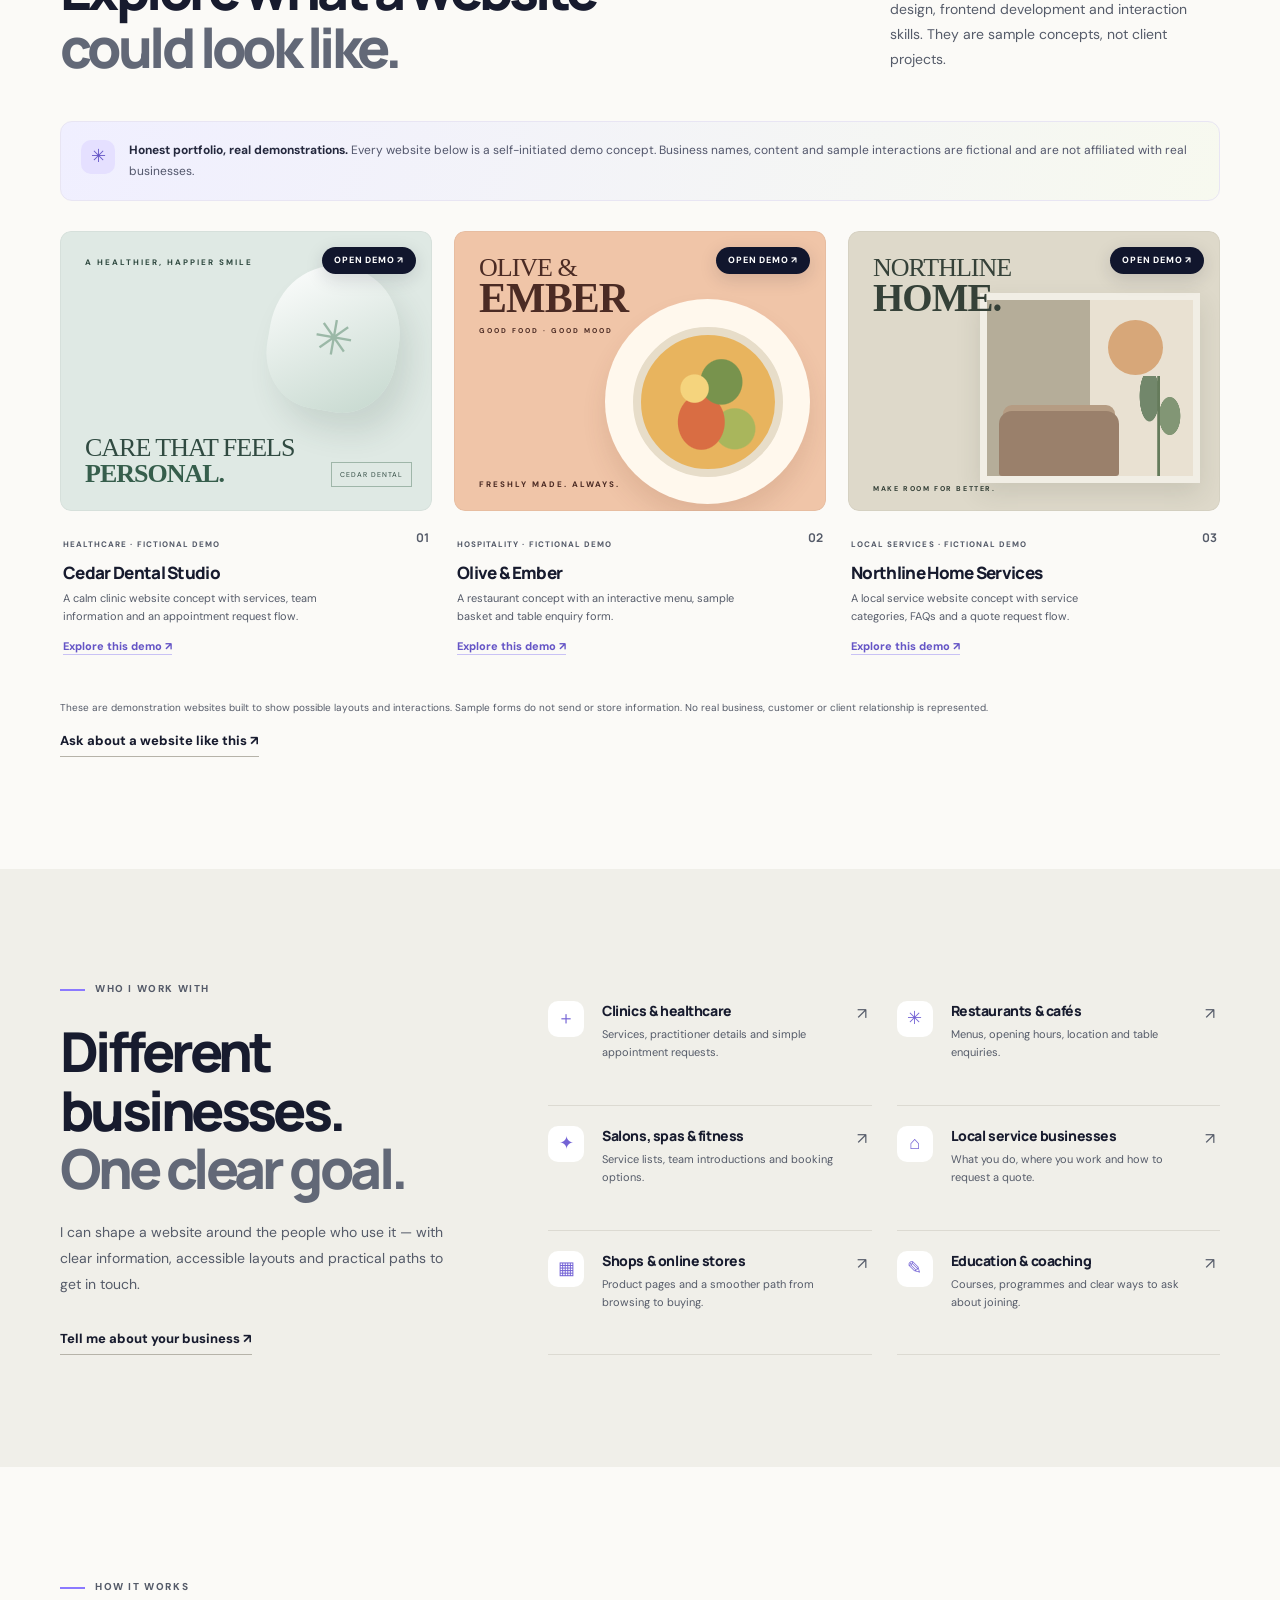
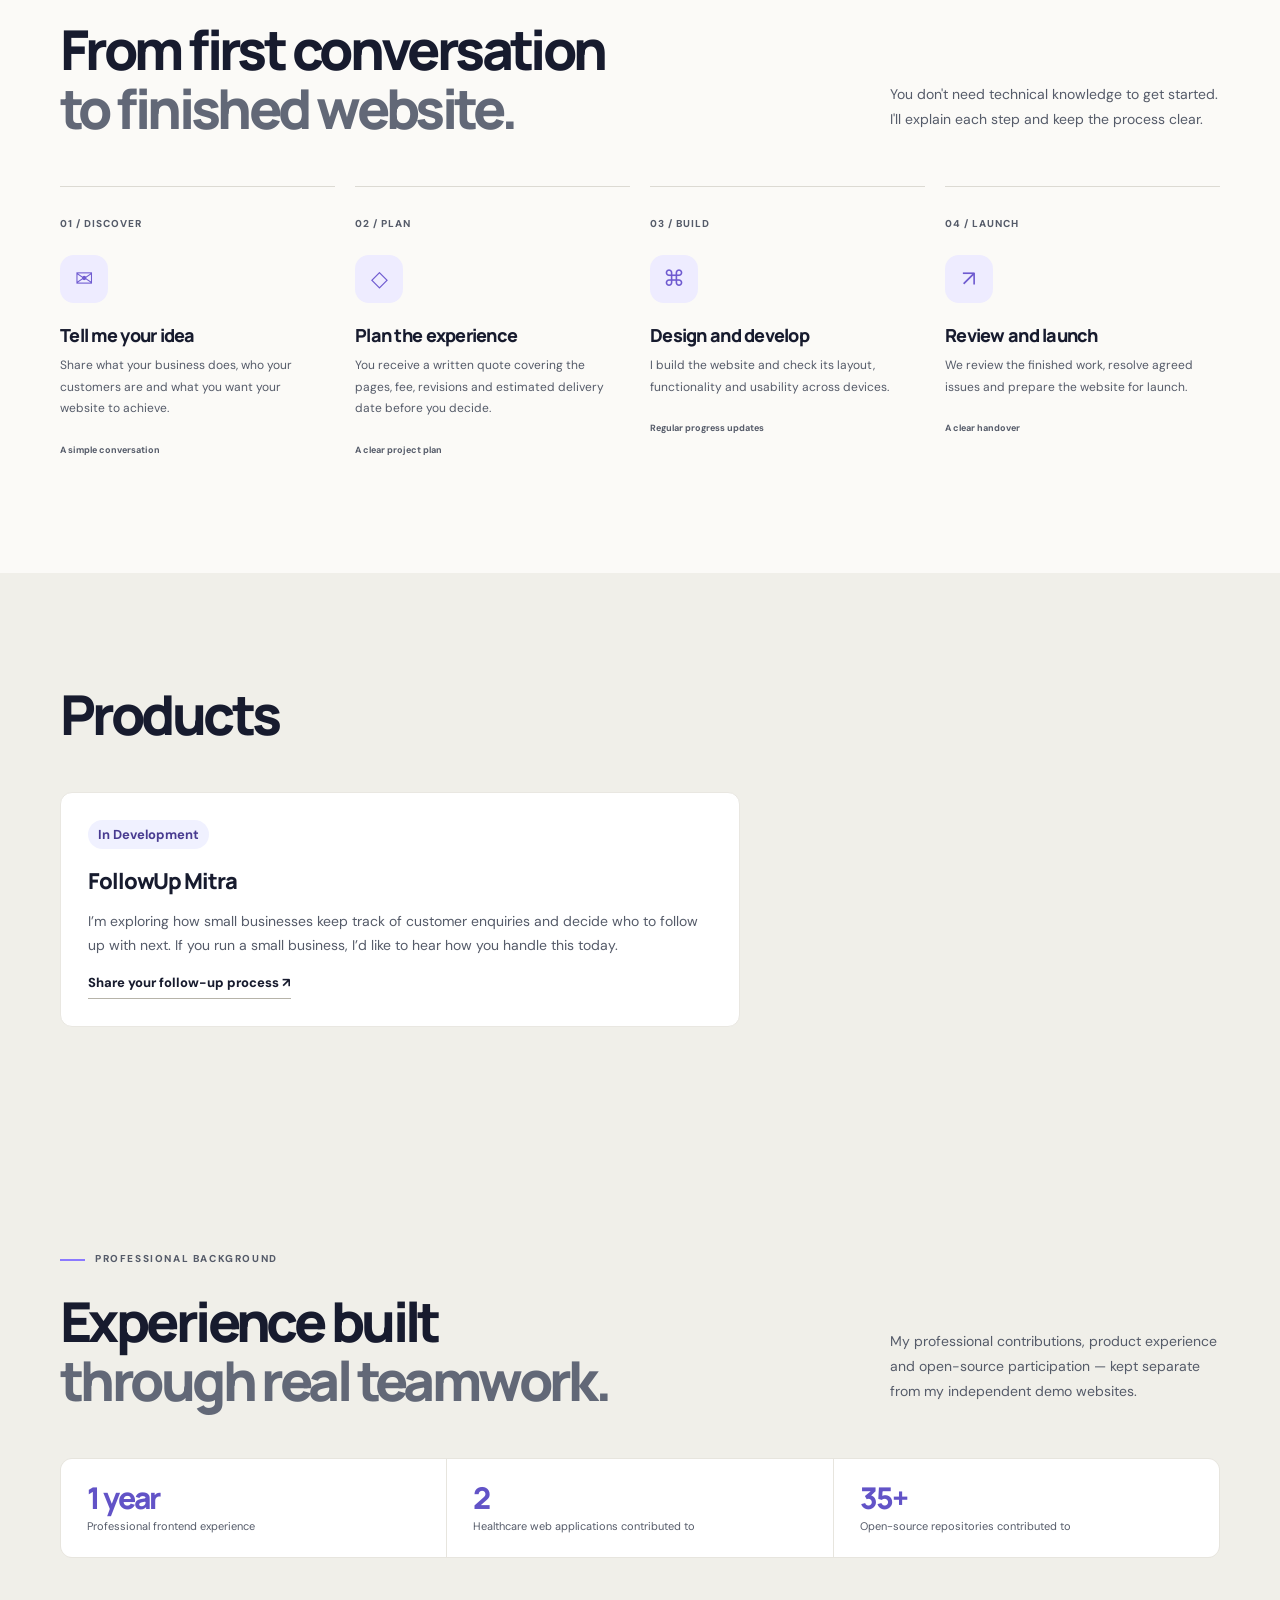
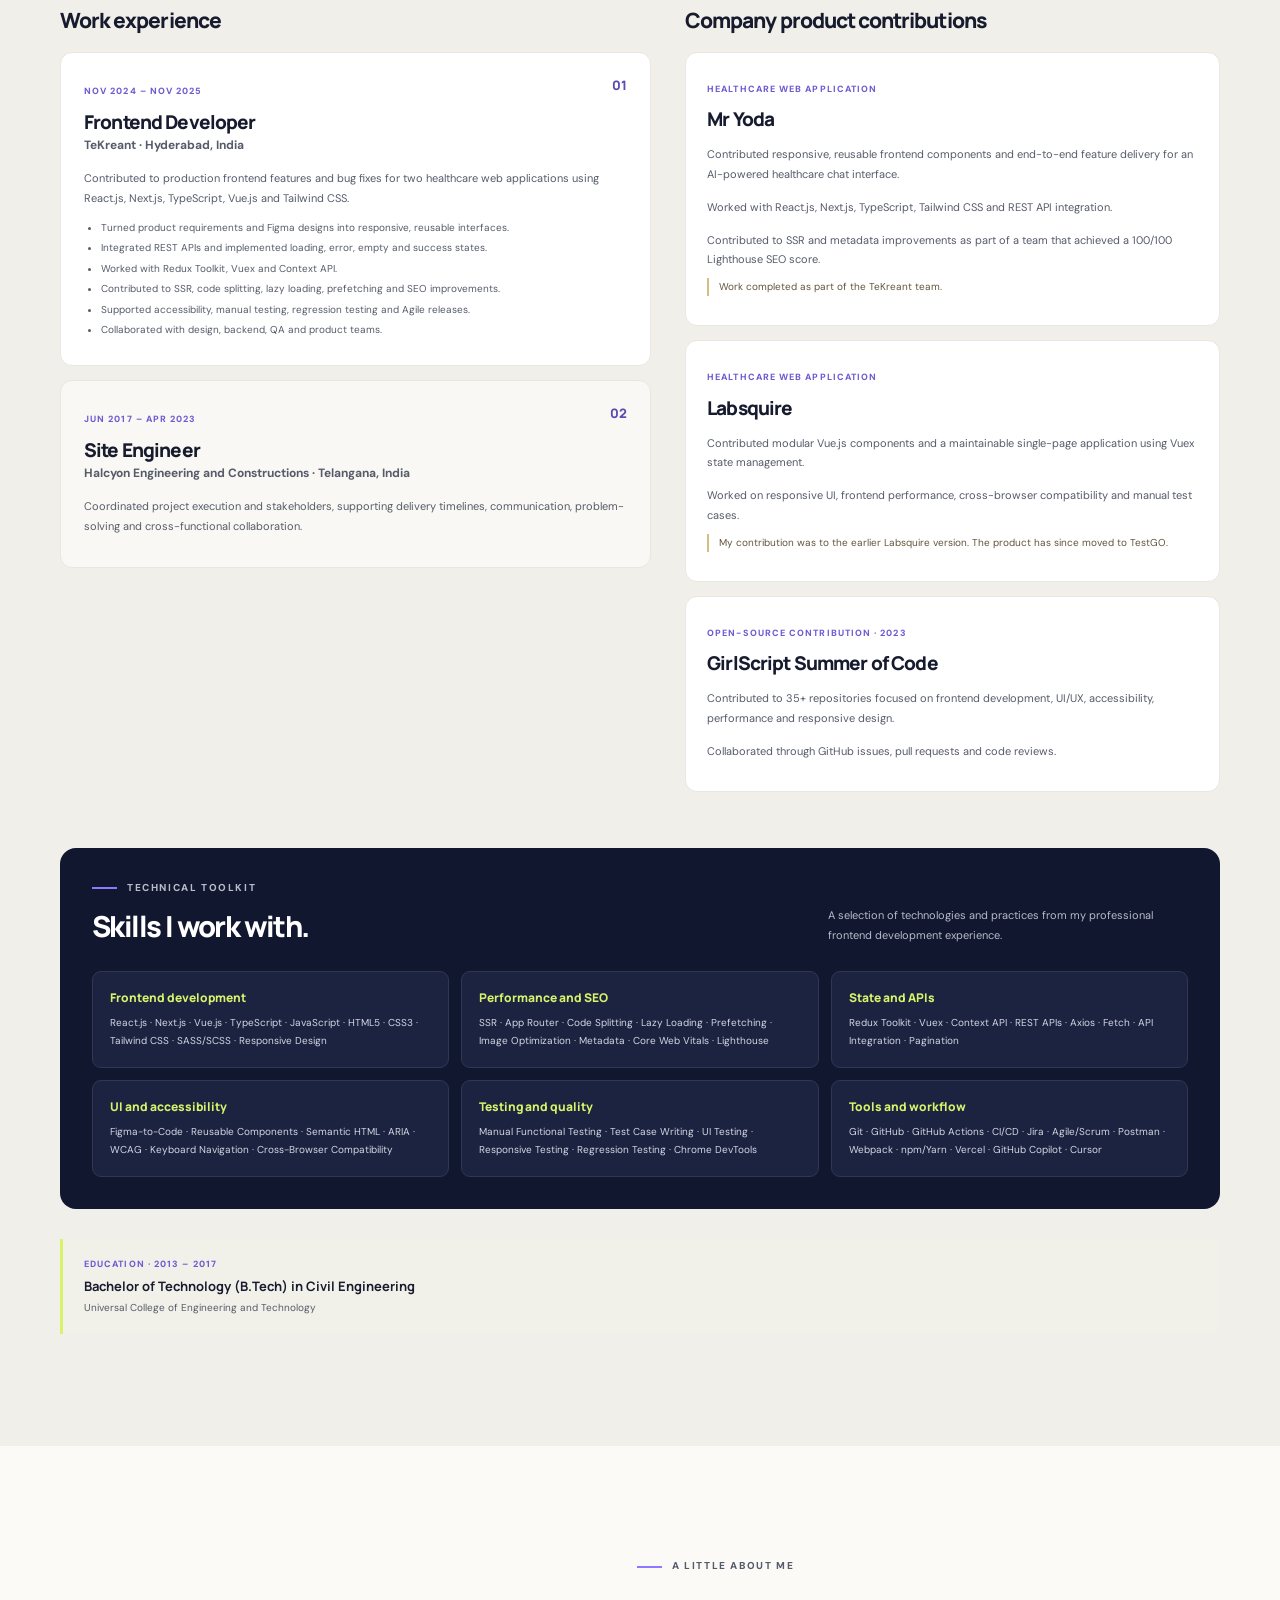
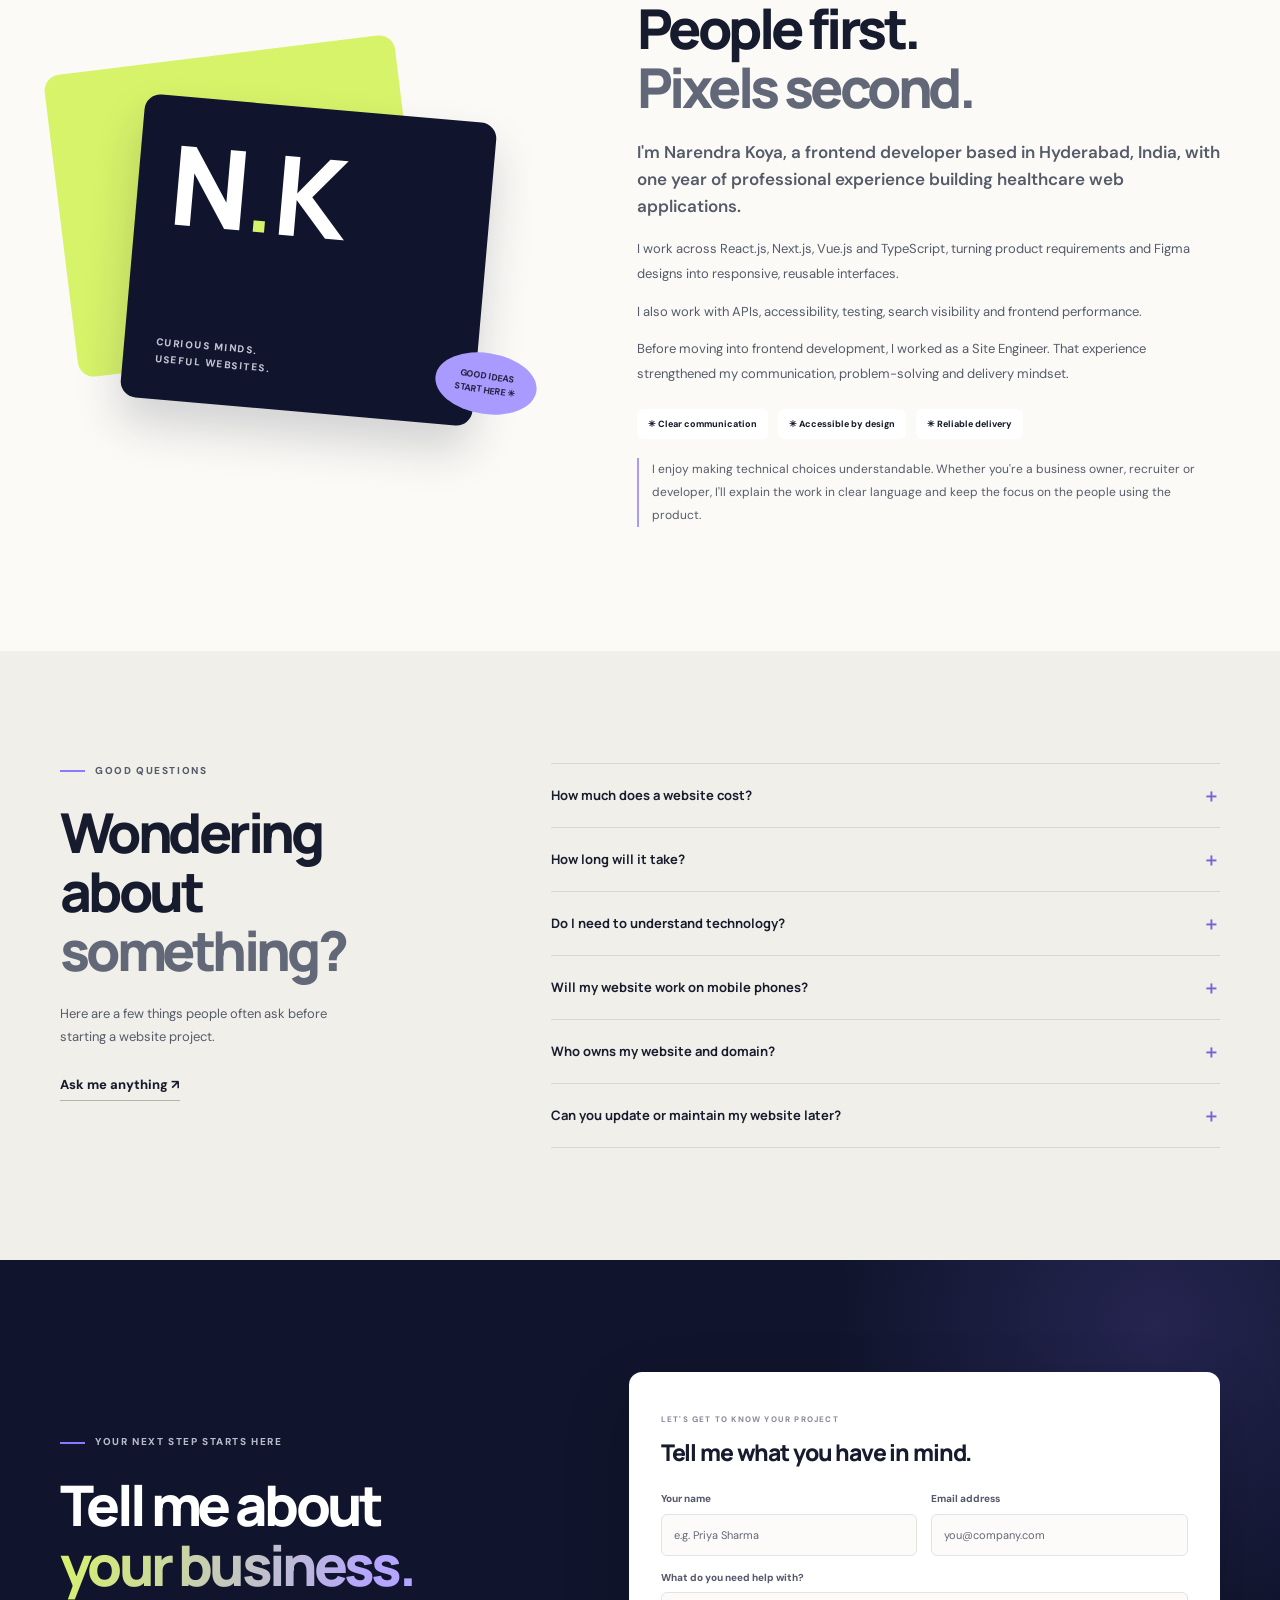
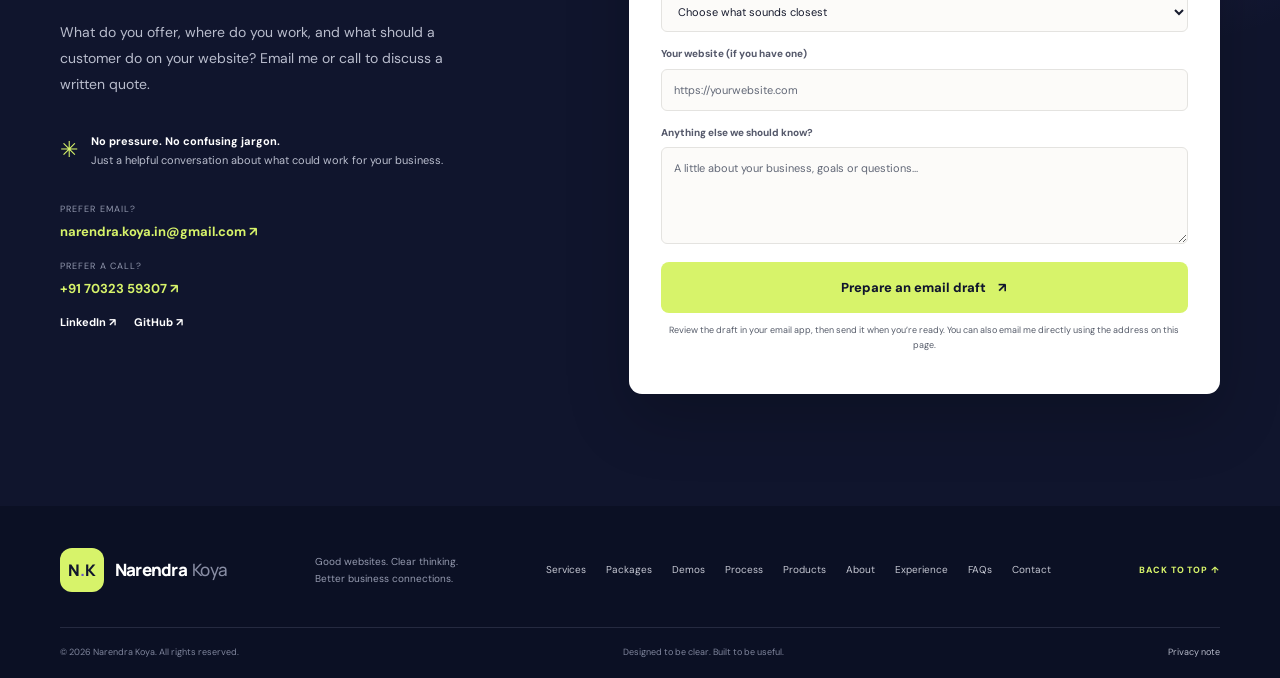
==== commit 84013b9f: "Price the one-page starter at INR 4,999 with a defined scope" ====
--- a/index.html
+++ b/index.html
@@ -500,12 +500,14 @@
         <div class="package-grid">
           <article class="package-card">
             <h3>One-page Starter</h3>
-            <p>Put your services, service area and contact details on one page that you can share with customers.</p>
+            <p class="package-price">₹4,999 one-time</p>
+            <p>Show customers what you do, where you work and how to reach you. You provide the text and photos.</p>
             <ul>
-              <li>One mobile-friendly page</li>
-              <li>Service and location sections</li>
-              <li>A clear way to enquire</li>
+              <li>One mobile-friendly page with up to five sections</li>
+              <li>A call or email enquiry link</li>
+              <li>One round of revisions</li>
             </ul>
+            <p>Domain registration and hosting cost extra.</p>
             <a class="button button-outline" href="#contact" data-enquiry="starter"
               aria-label="Request a written quote for One-page Starter">Request a written quote ↗</a>
           </article>
@@ -1390,9 +1392,9 @@
               <span>＋</span>
             </summary>
             <p>
-              Choose a <a href="#packages">website package</a> and tell me what you need.
-              I’ll confirm the scope, price and revision rounds in a written quote.
-              Domain, hosting and ongoing maintenance are discussed separately.
+              The <a href="#packages">One-page Starter</a> costs ₹4,999 as a one-time development fee.
+              For a larger website or a refresh, I’ll quote after reviewing the work.
+              Domain registration, hosting and ongoing maintenance are separate.
             </p>
           </details>
 
@@ -1664,4 +1666,4 @@
 
 </body>
 
-</html>+</html>
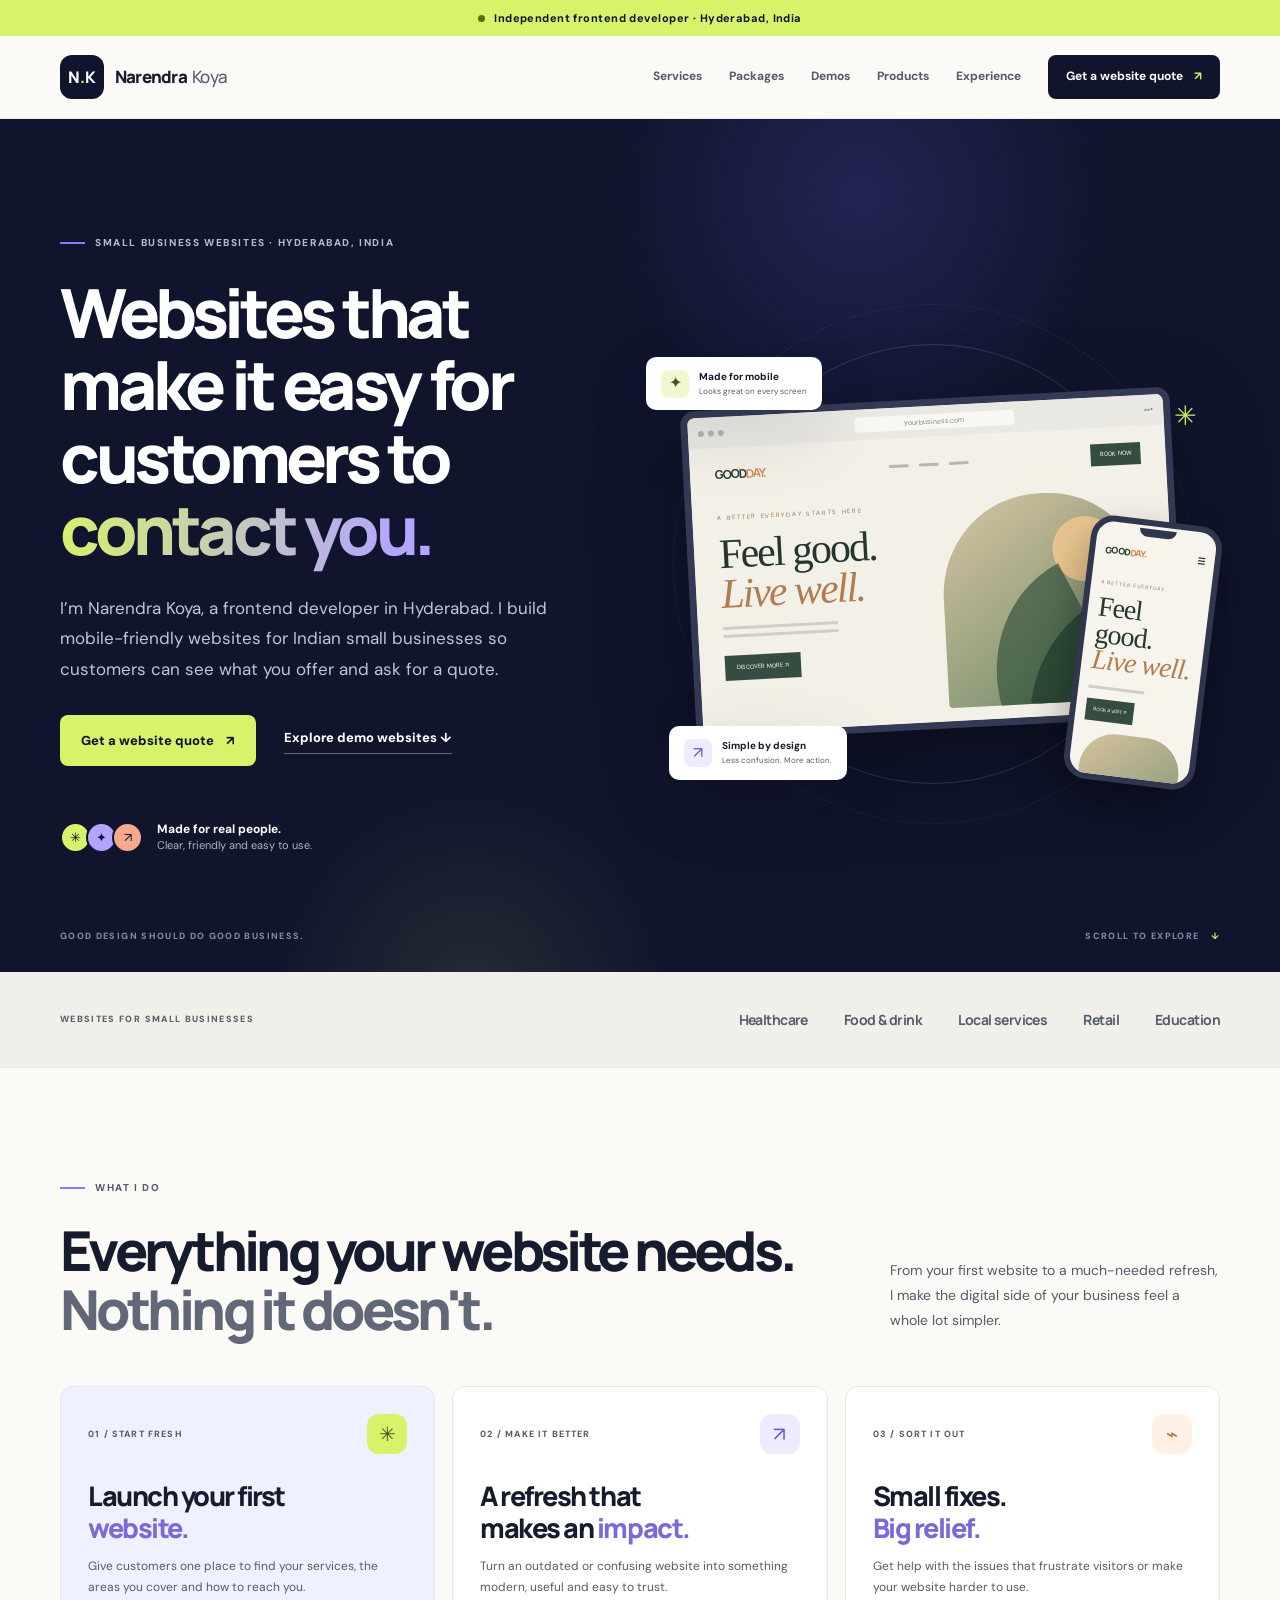
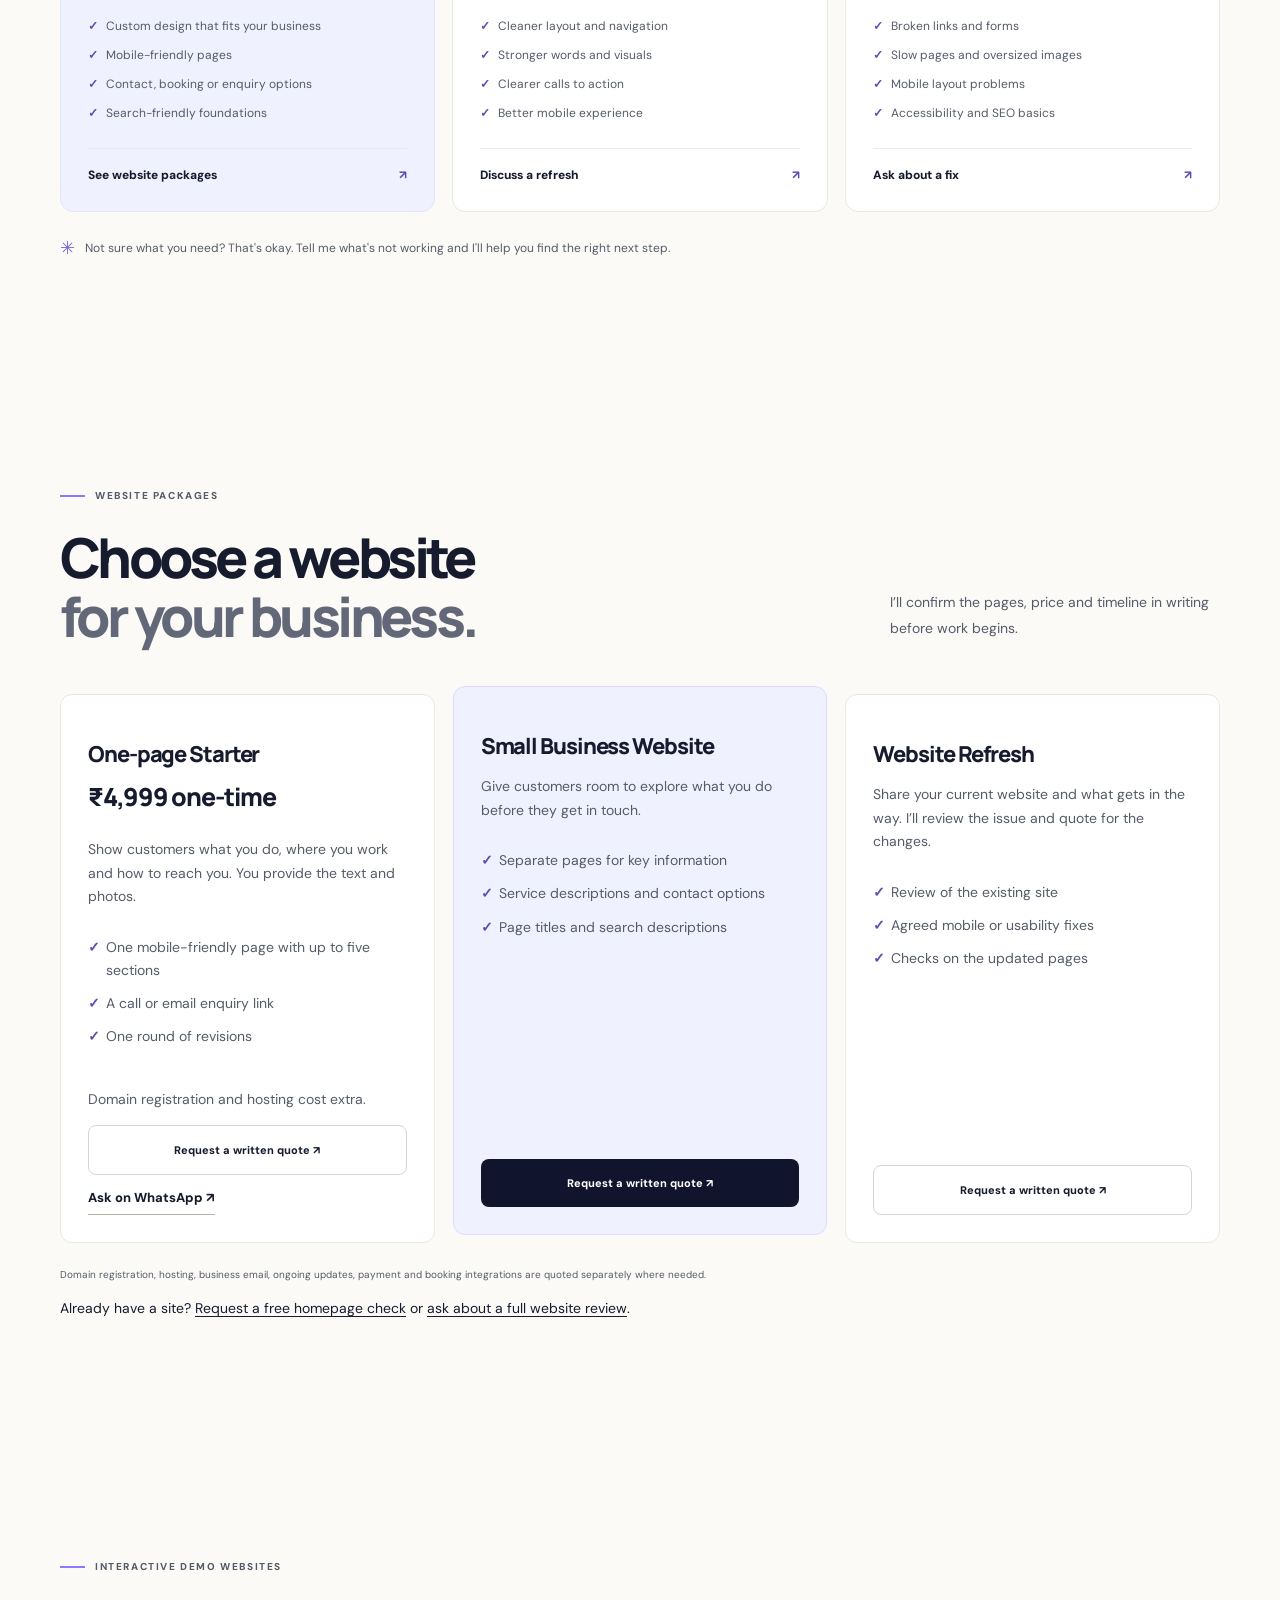
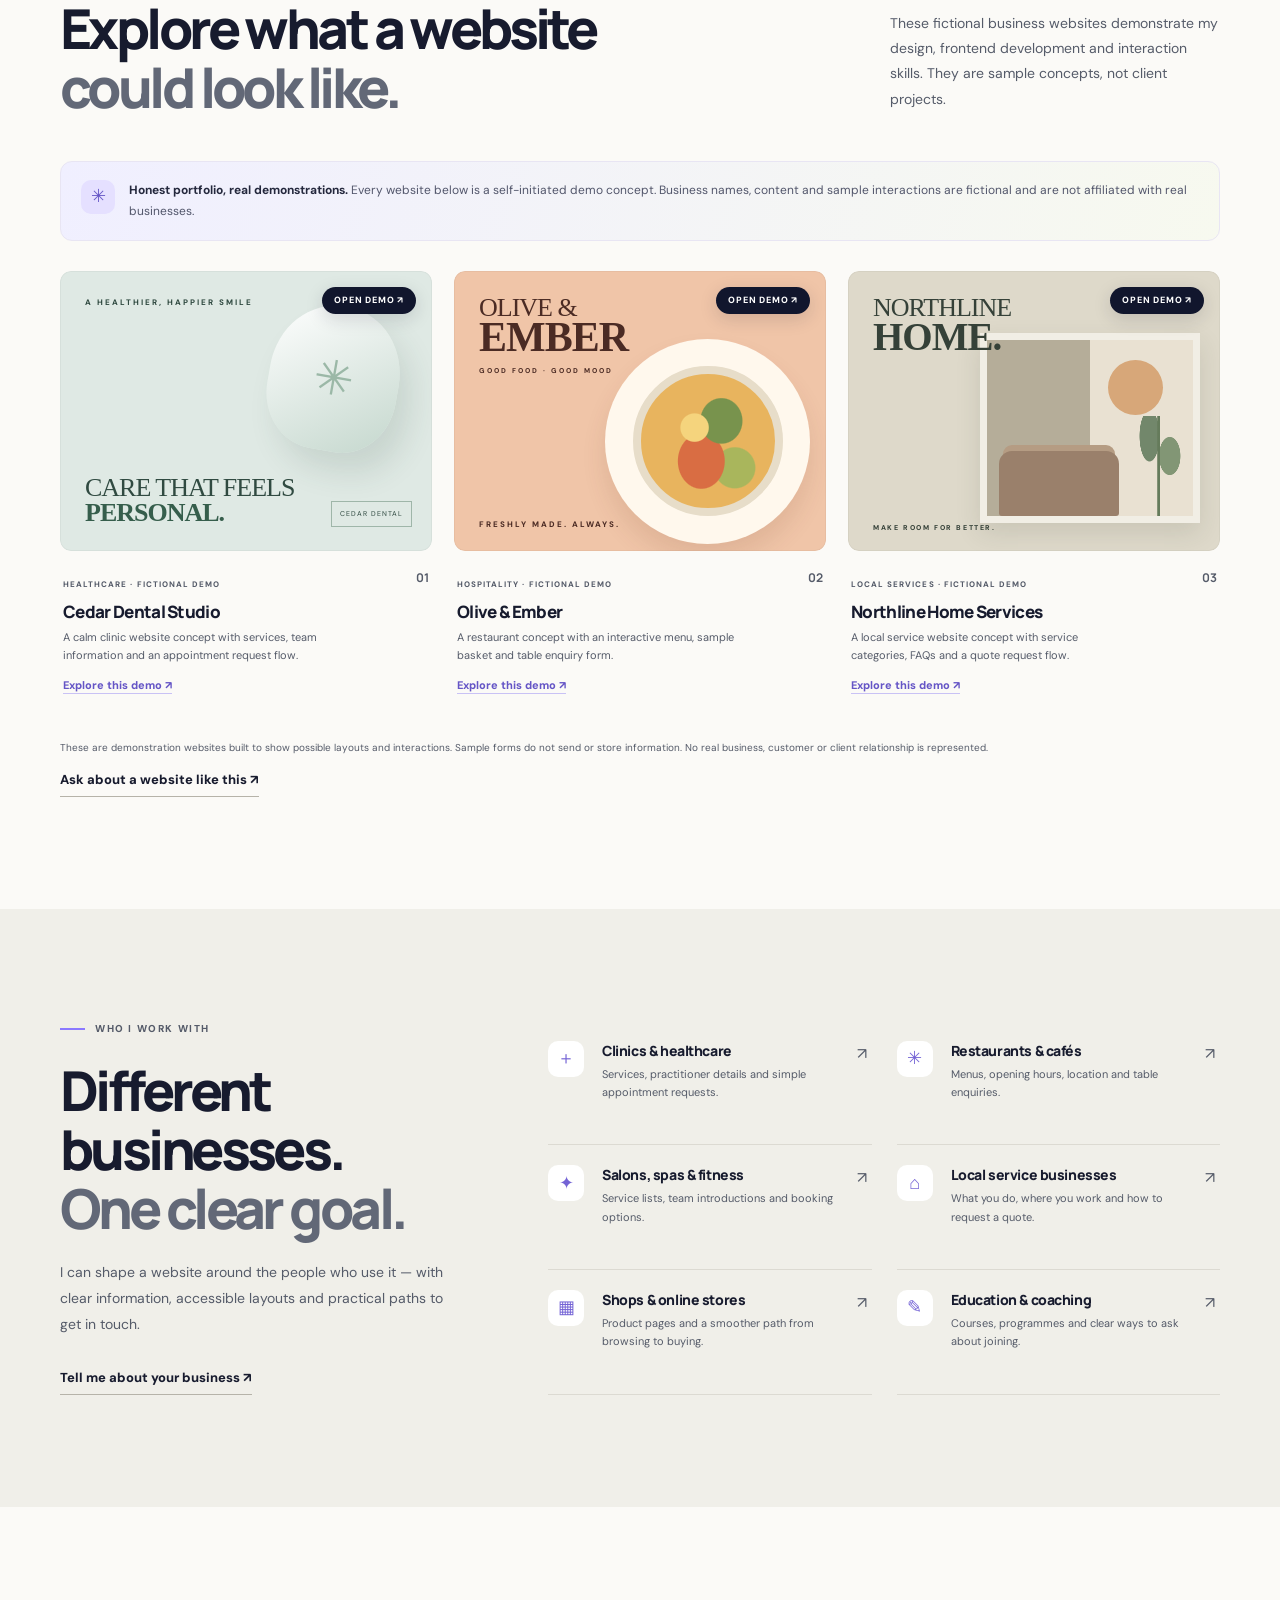
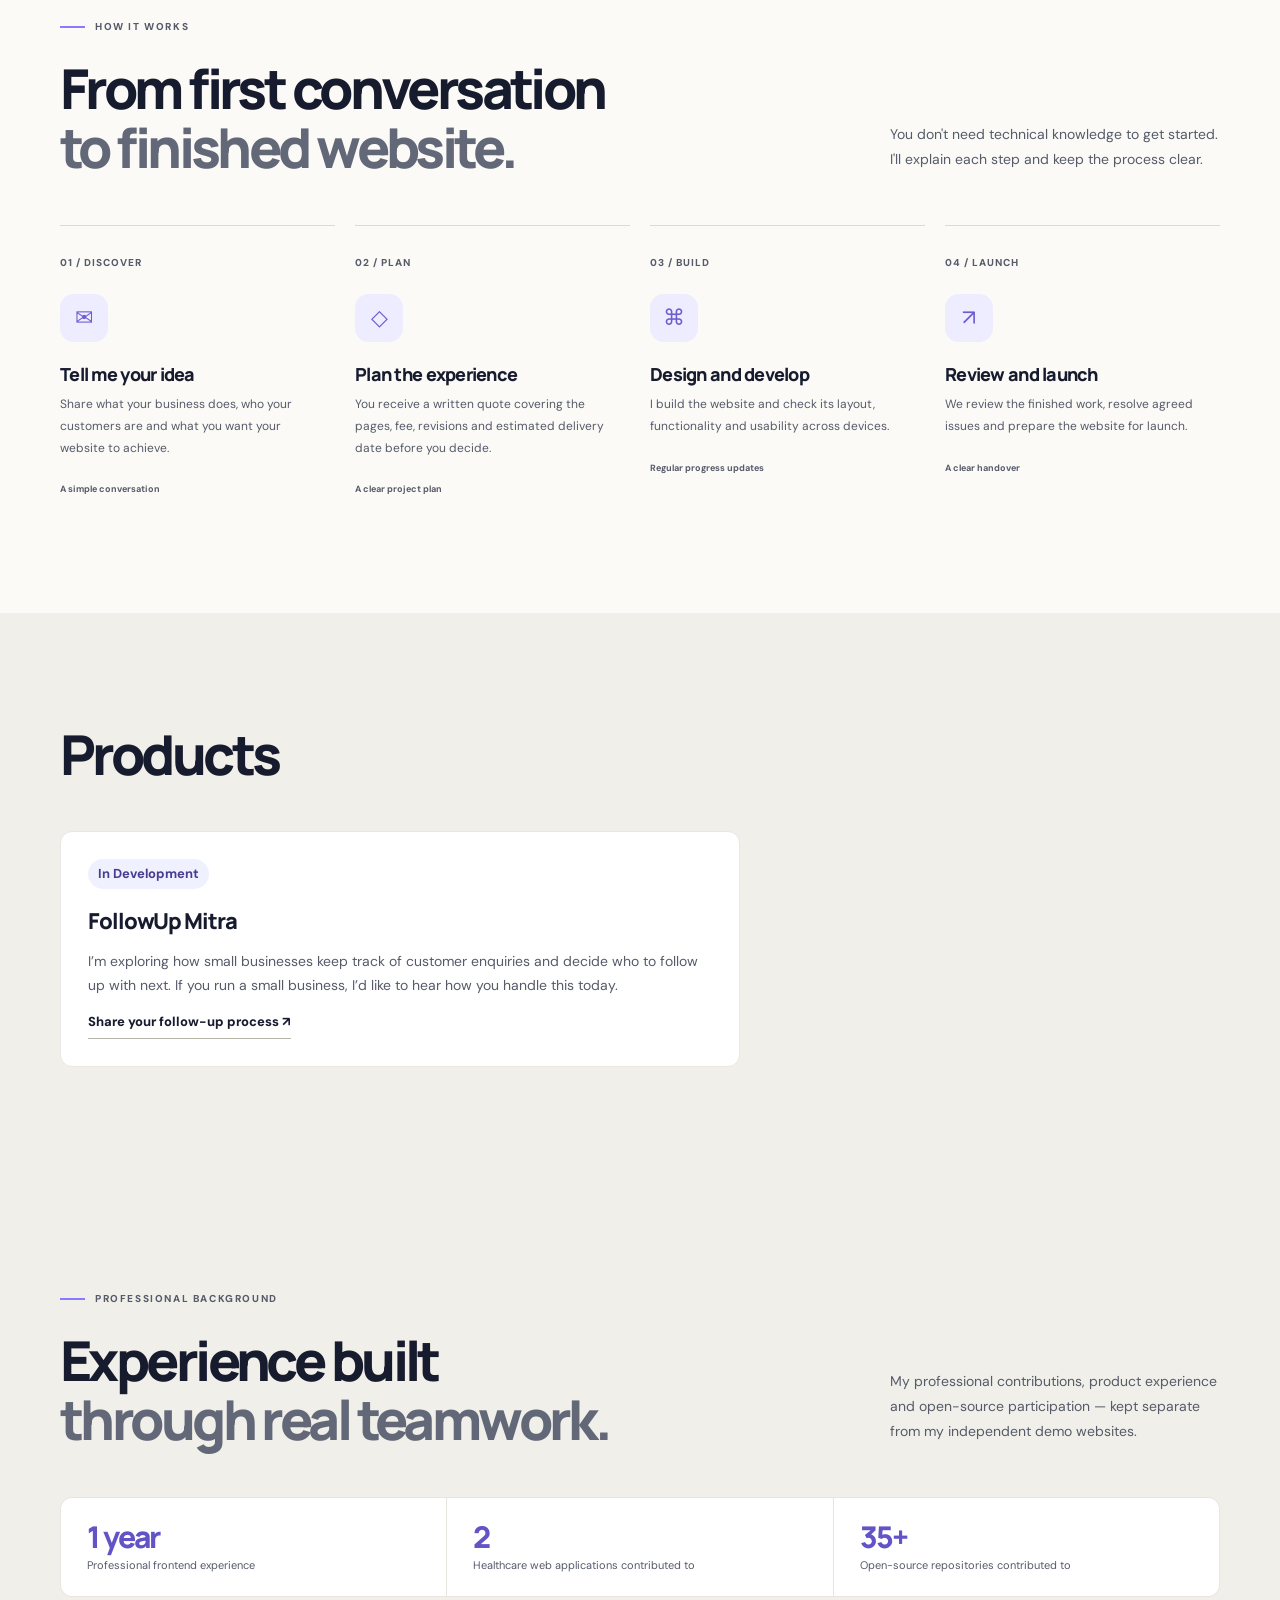
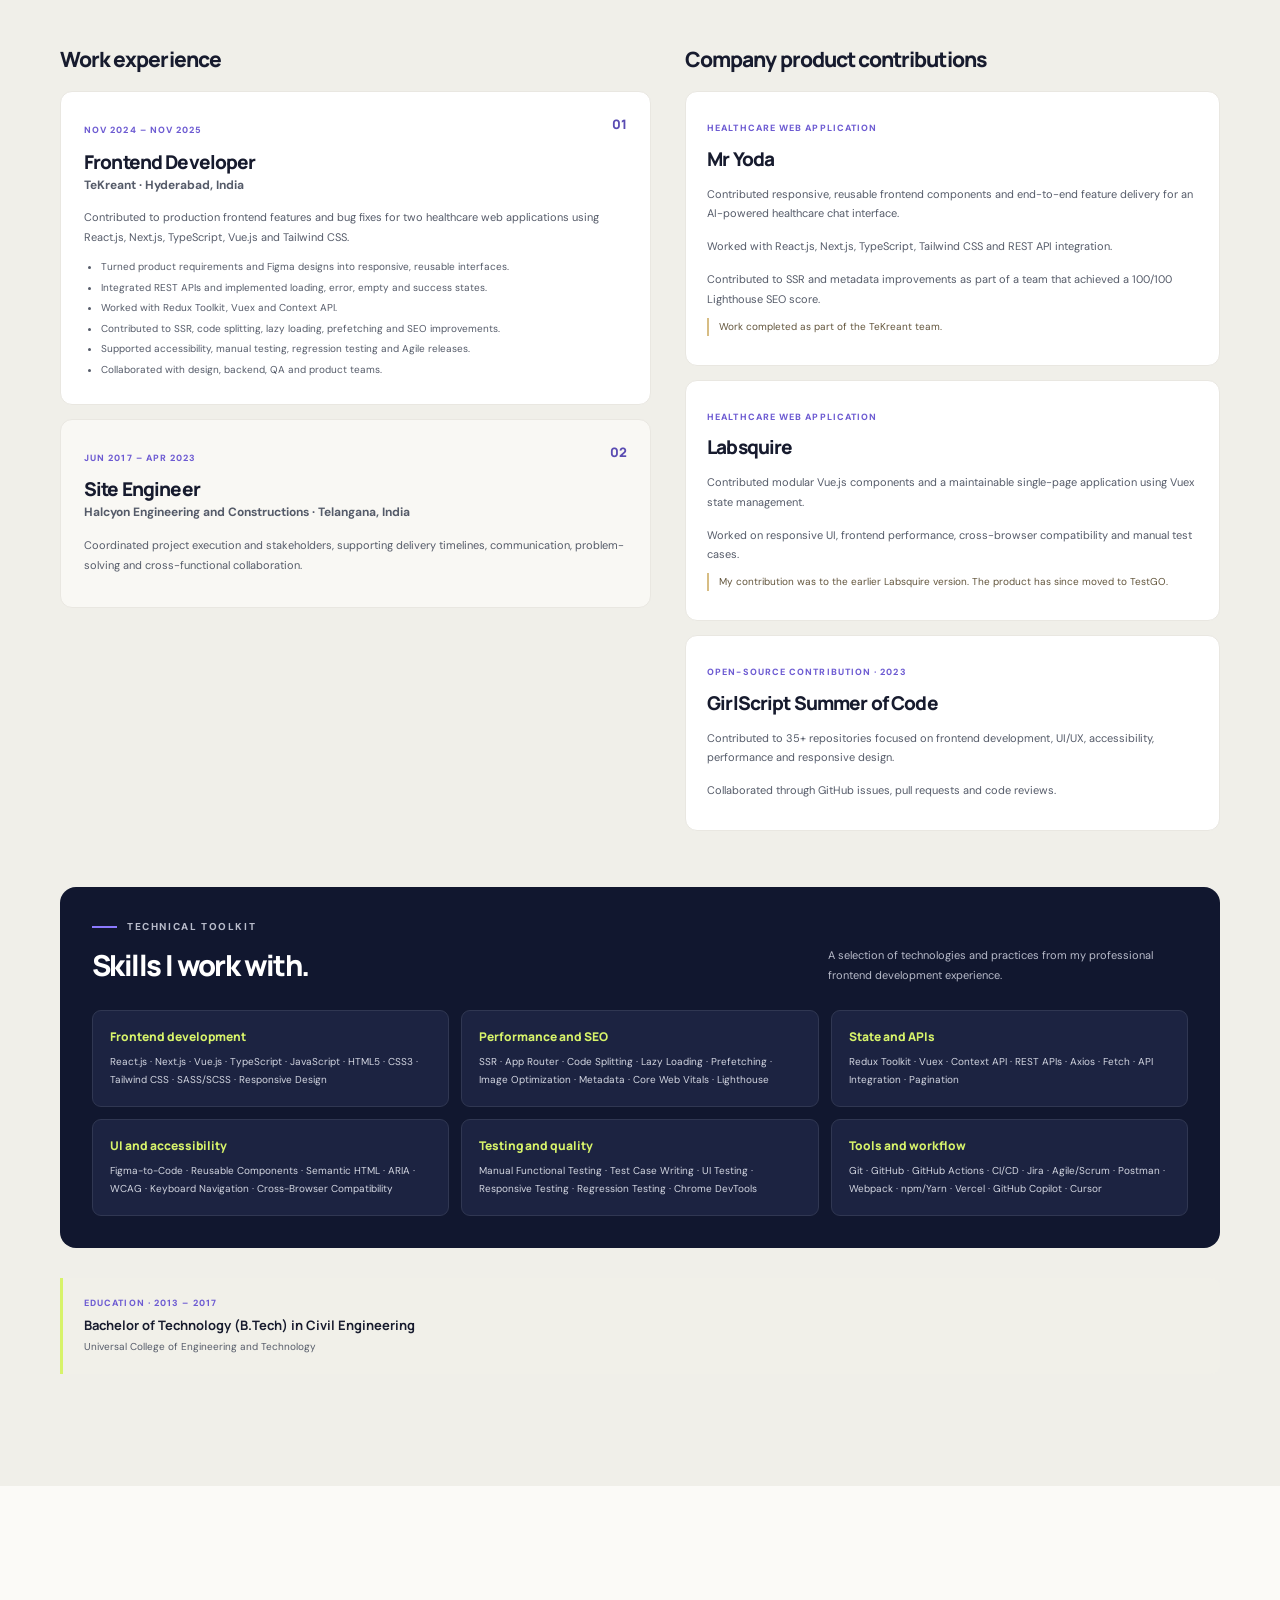
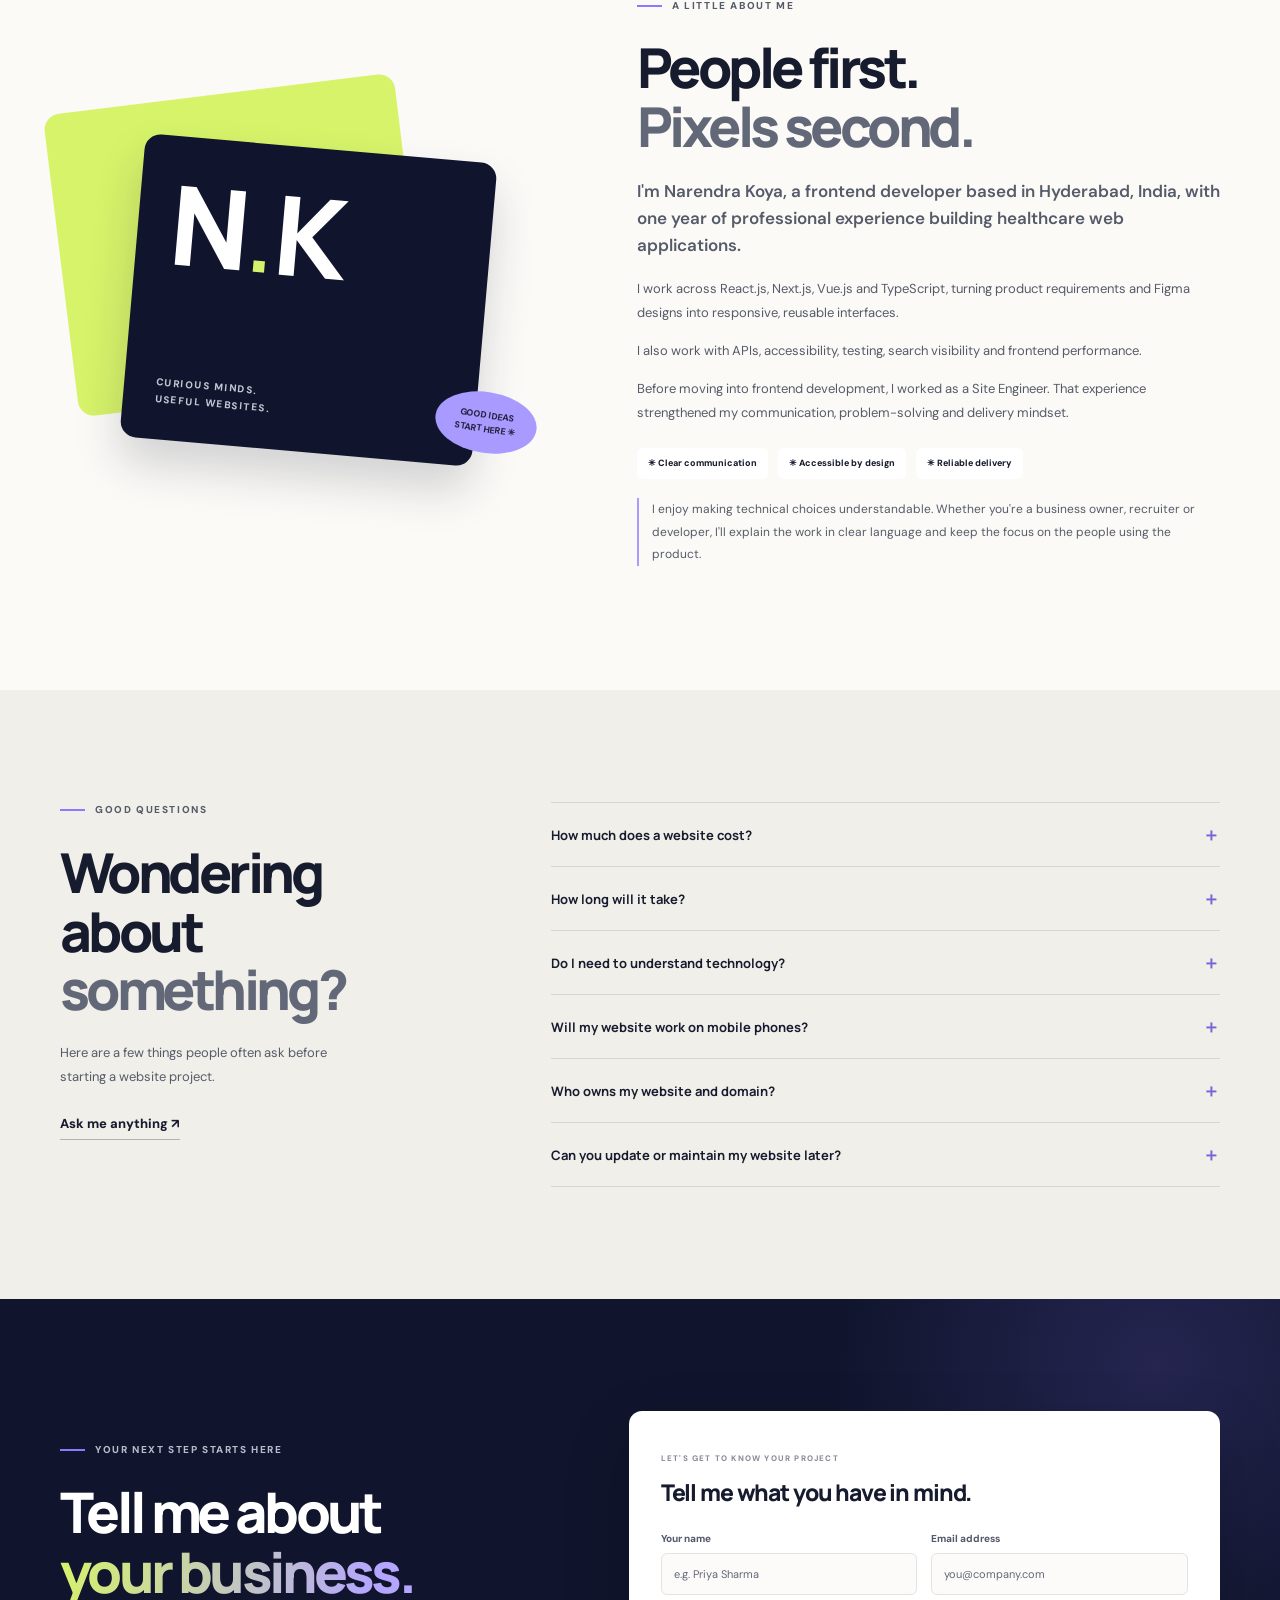
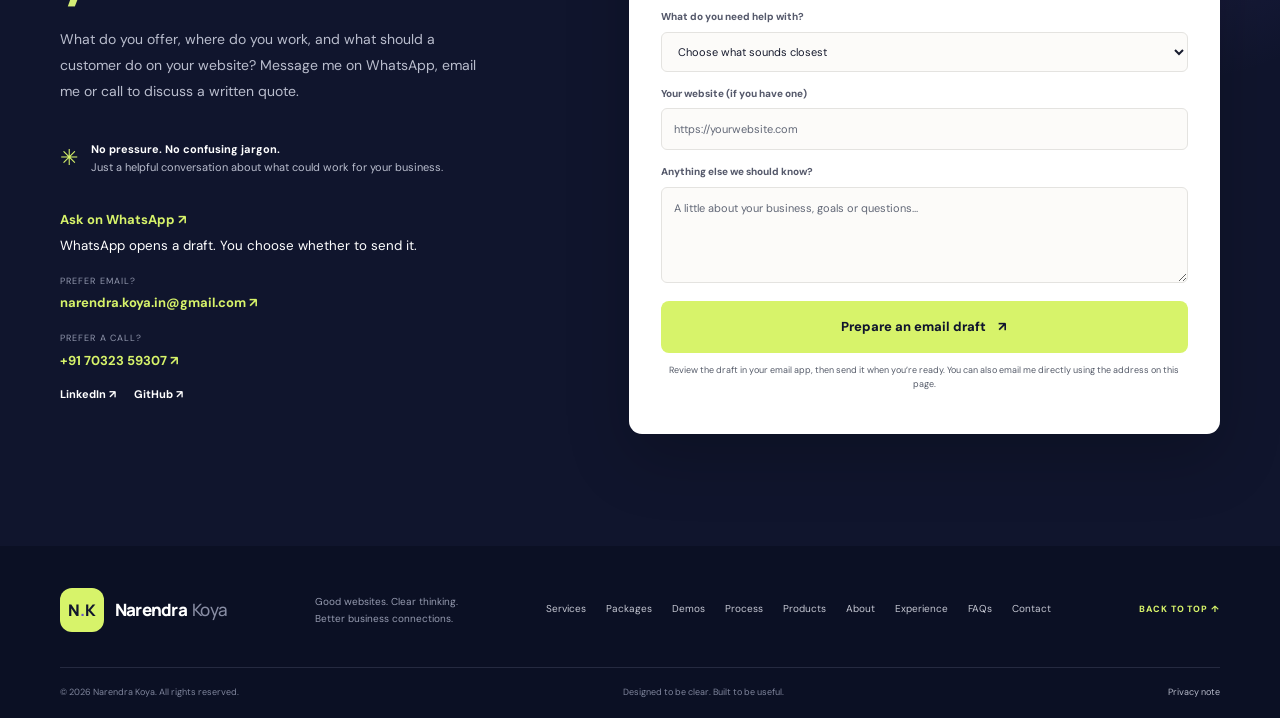
==== commit 10c949c1: "Add WhatsApp enquiry links for the Starter package and contact section" ====
--- a/index.html
+++ b/index.html
@@ -510,6 +510,8 @@
             <p>Domain registration and hosting cost extra.</p>
             <a class="button button-outline" href="#contact" data-enquiry="starter"
               aria-label="Request a written quote for One-page Starter">Request a written quote ↗</a>
+            <a class="text-link" href="https://wa.me/917032359307?text=Hi%20Narendra%2C%20I%E2%80%99m%20interested%20in%20the%20%E2%82%B94%2C999%20One-page%20Starter.%20What%20do%20you%20need%20from%20me%20to%20get%20started%3F"
+              aria-label="Ask about the One-page Starter on WhatsApp">Ask on WhatsApp ↗</a>
           </article>
 
           <article class="package-card package-highlight">
@@ -1484,7 +1486,7 @@
 
           <p>
             What do you offer, where do you work, and what should a customer
-            do on your website? Email me or call to discuss a written quote.
+            do on your website? Message me on WhatsApp, email me or call to discuss a written quote.
           </p>
 
           <div class="contact-promise">
@@ -1499,7 +1501,10 @@
 
           <div class="contact-direct">
 
-            <span>Prefer email?</span>
+            <a href="https://wa.me/917032359307?text=Hi%20Narendra%2C%20I%E2%80%99d%20like%20a%20website%20for%20my%20business.%20Could%20we%20discuss%20a%20written%20quote%3F">Ask on WhatsApp ↗</a>
+            <small>WhatsApp opens a draft. You choose whether to send it.</small>
+
+            <span class="contact-phone-label">Prefer email?</span>
             <a href="mailto:narendra.koya.in@gmail.com">
               narendra.koya.in@gmail.com ↗
             </a>
--- a/style.css
+++ b/style.css
@@ -2201,6 +2201,11 @@
   font-size: 11px;
 }
 
+.package-card .button + .text-link {
+  align-self: flex-start;
+  margin-top: 12px;
+}
+
 
 .review-links,
 .package-card > p:not(.package-price),
@@ -3363,4 +3368,4 @@
 /* 3. Restore light text inside dark skills panel */
 .skills-panel .skills-heading .eyebrow {
     color: #b8bbca;
-}+}
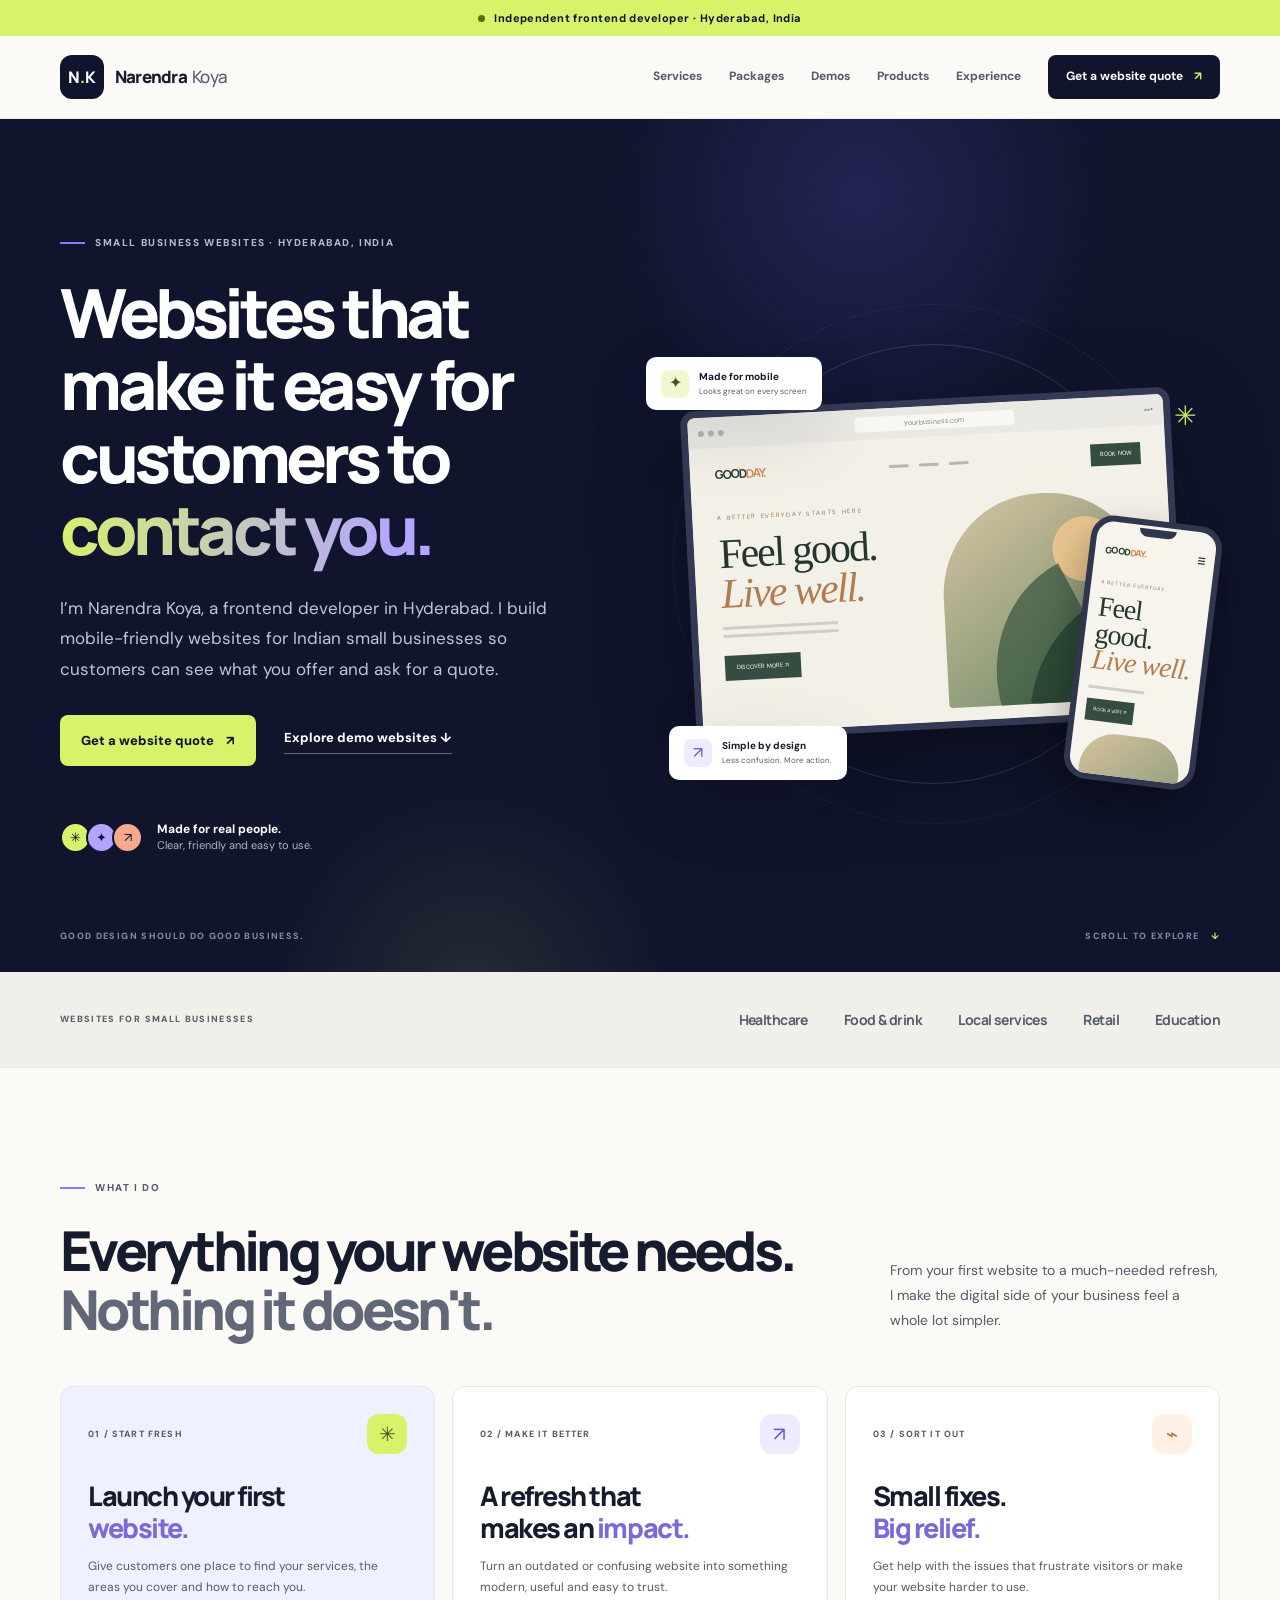
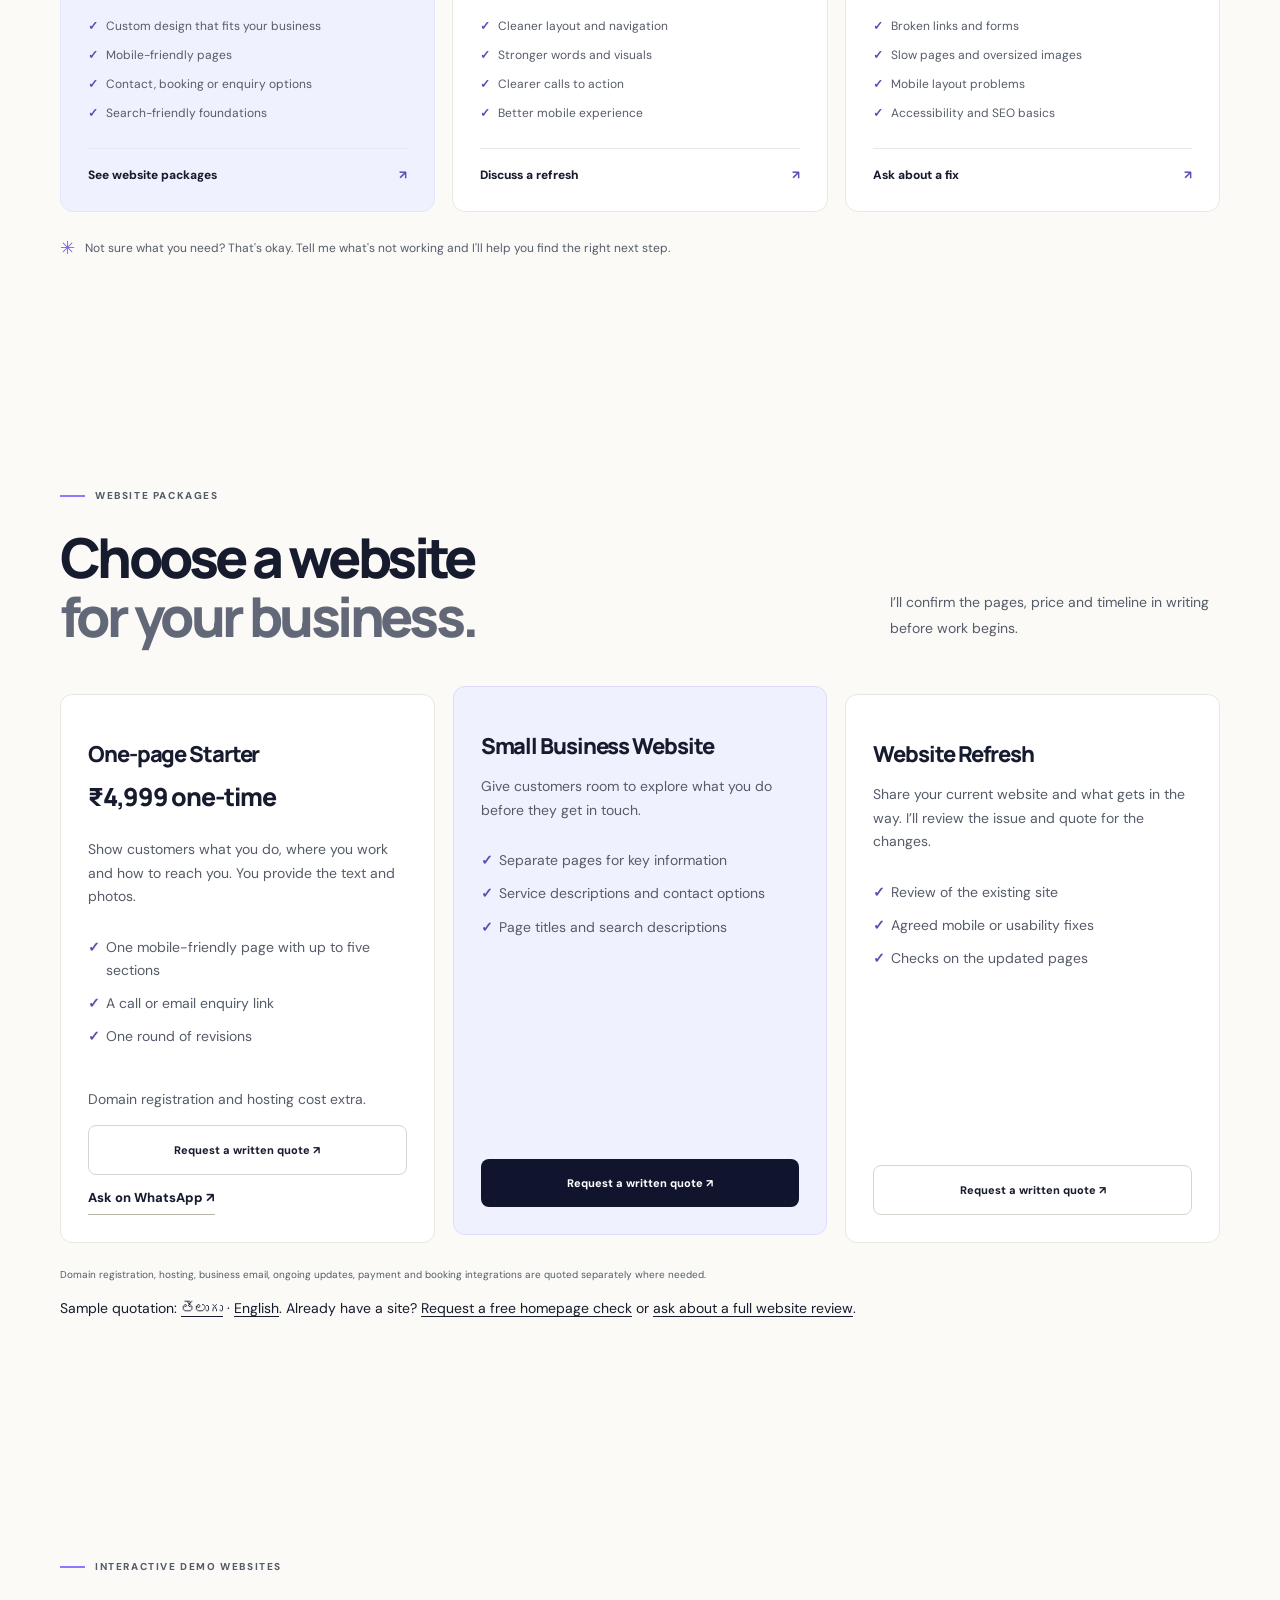
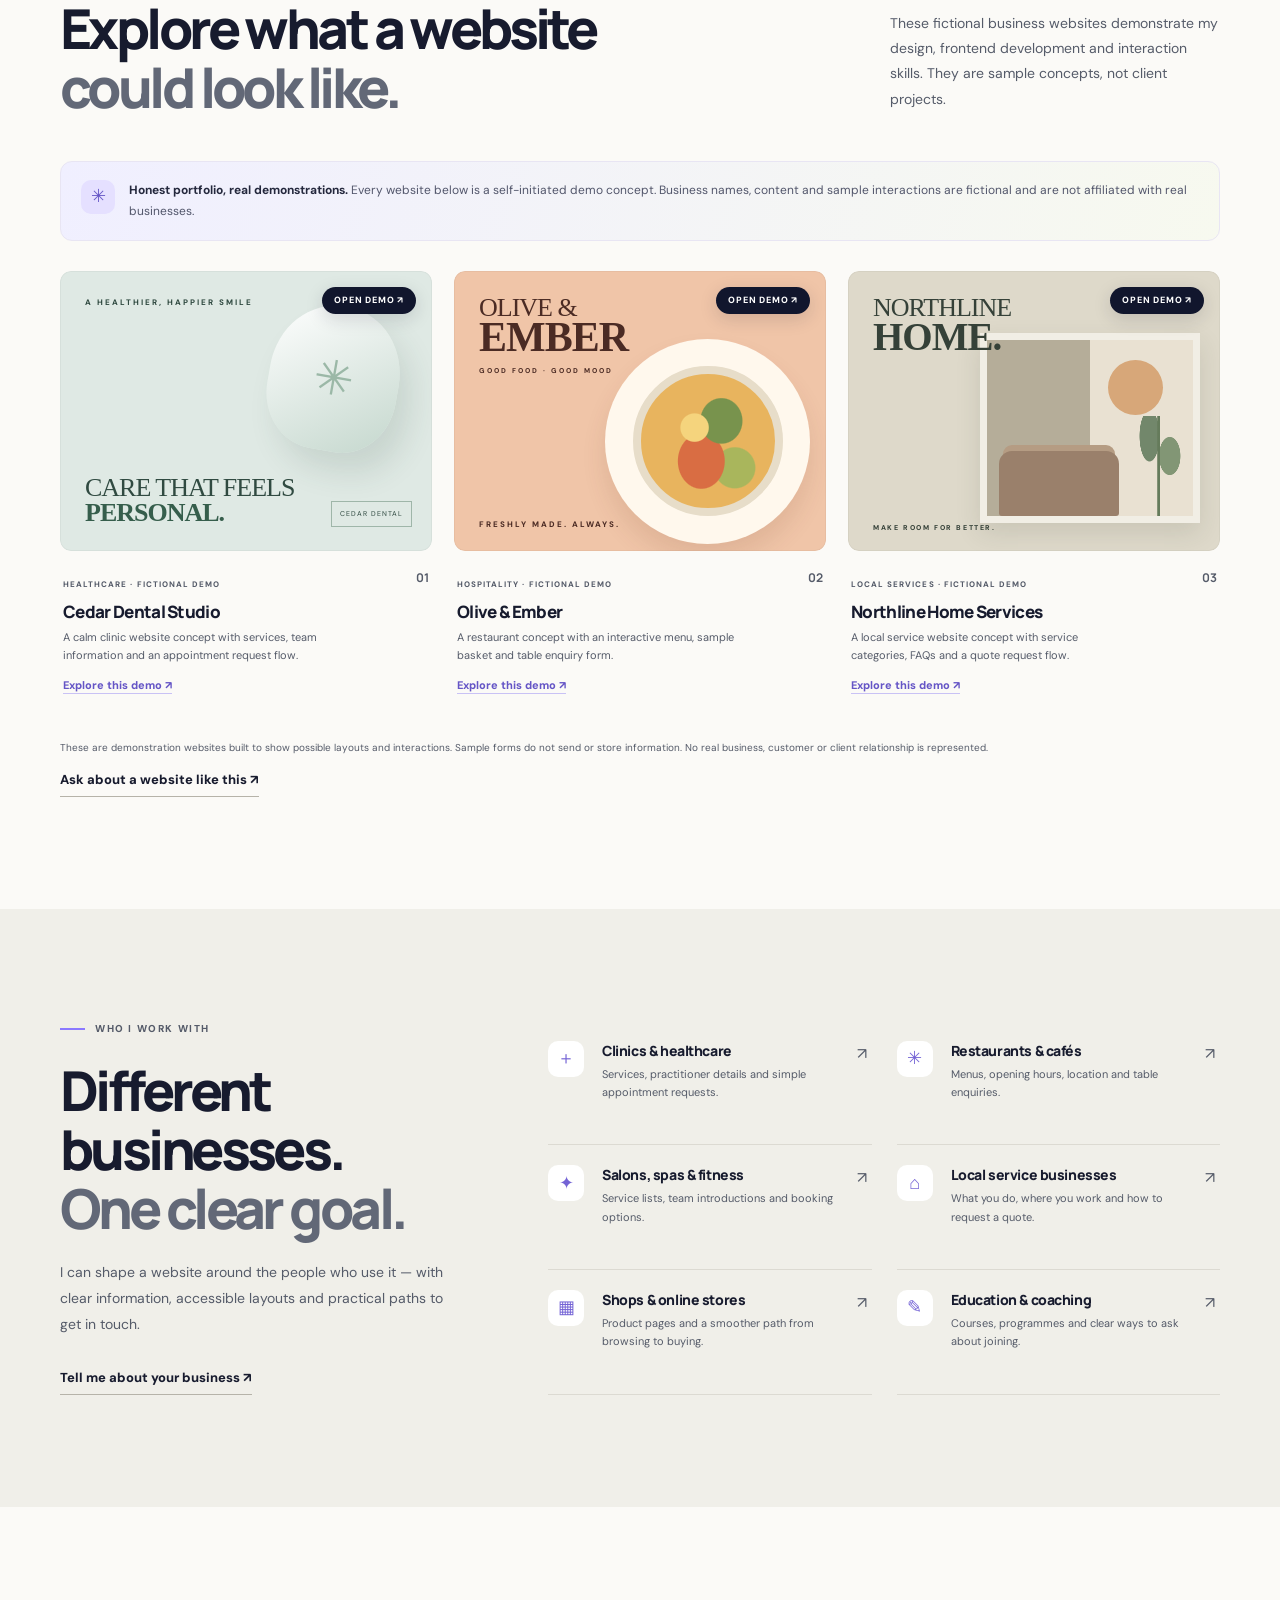
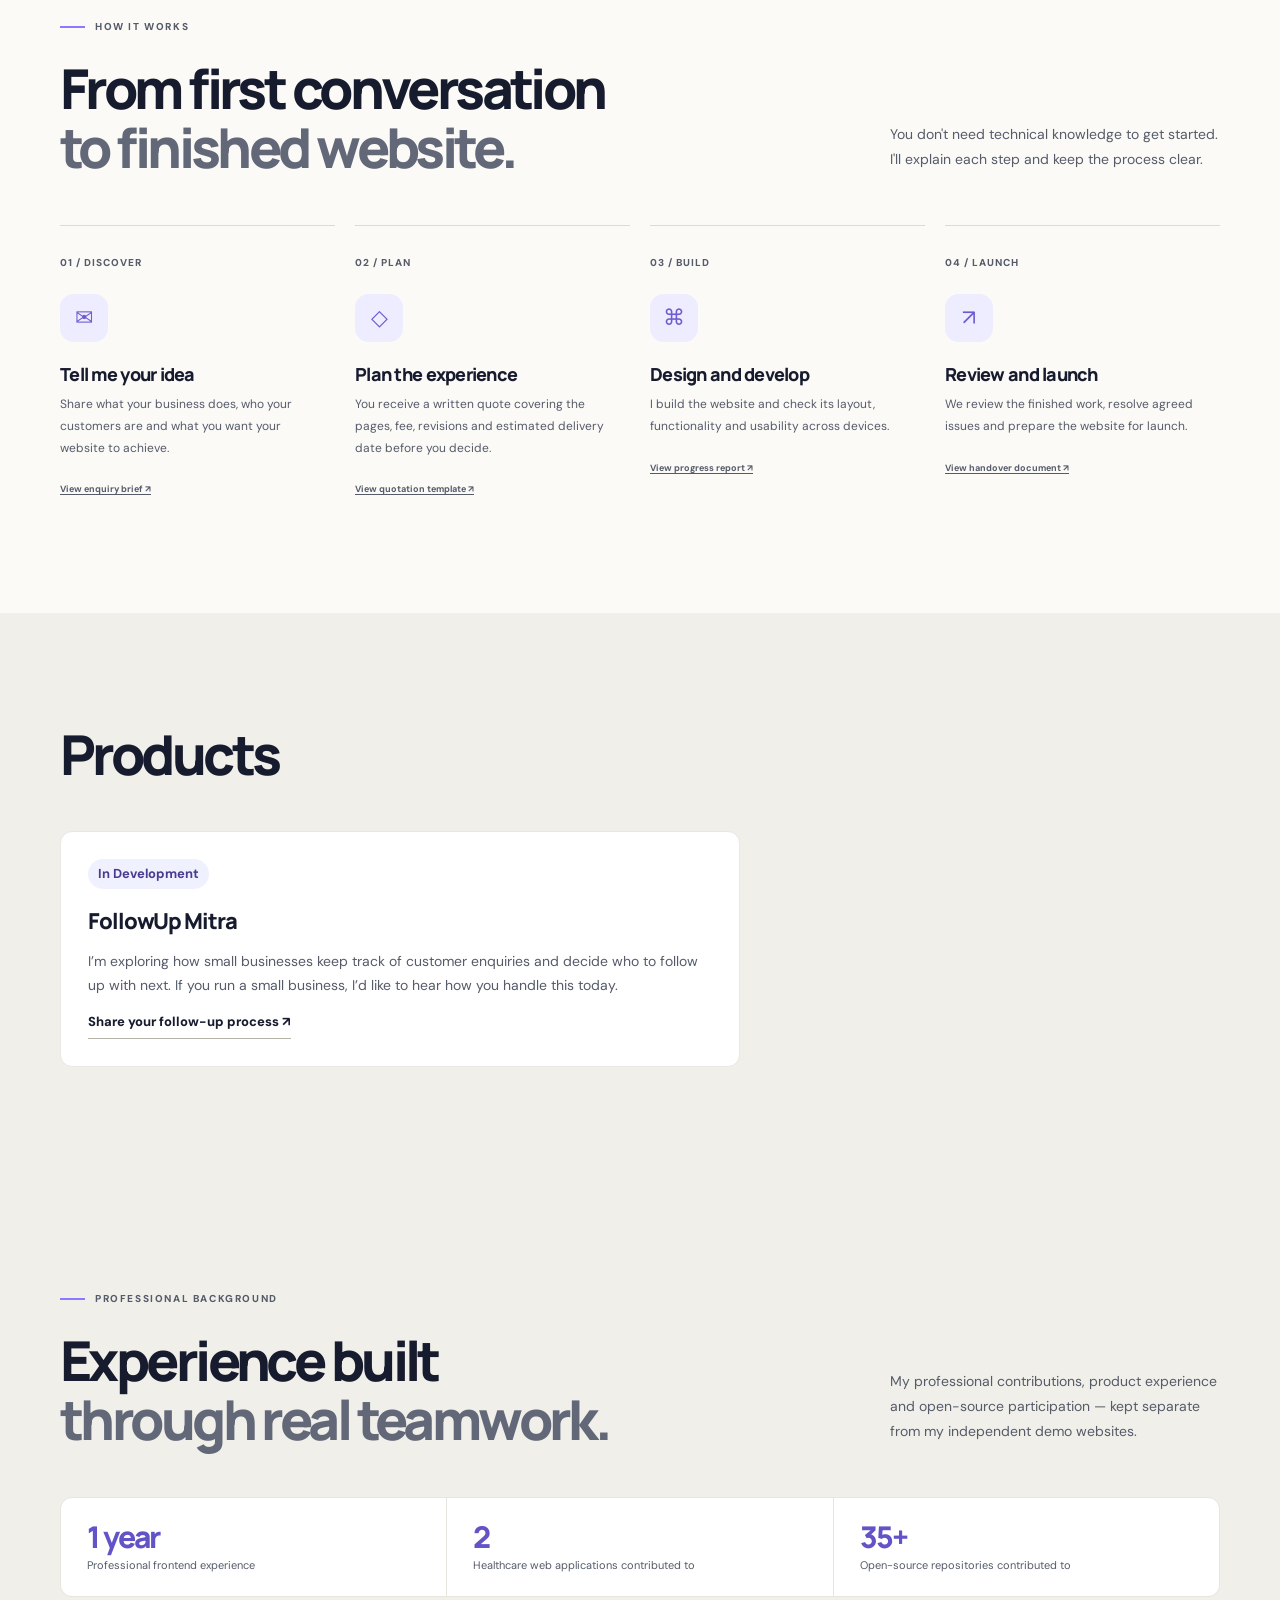
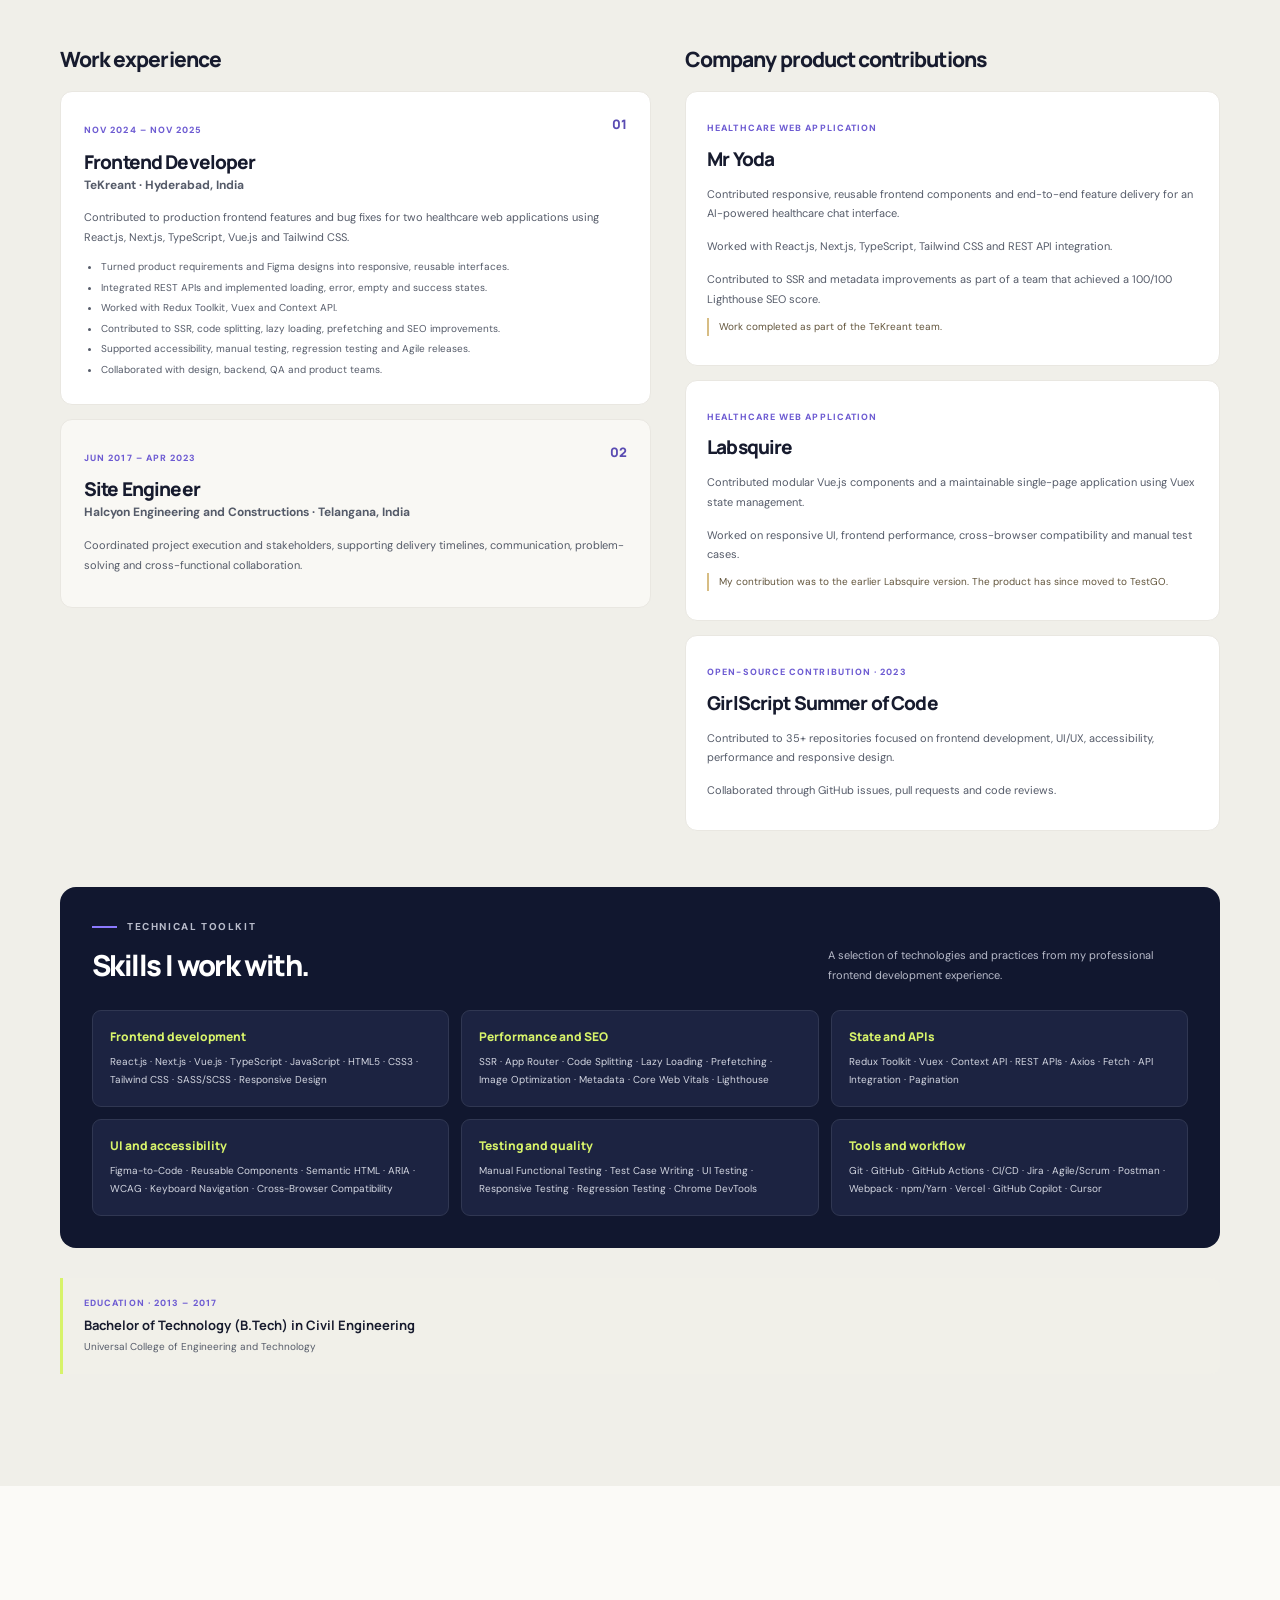
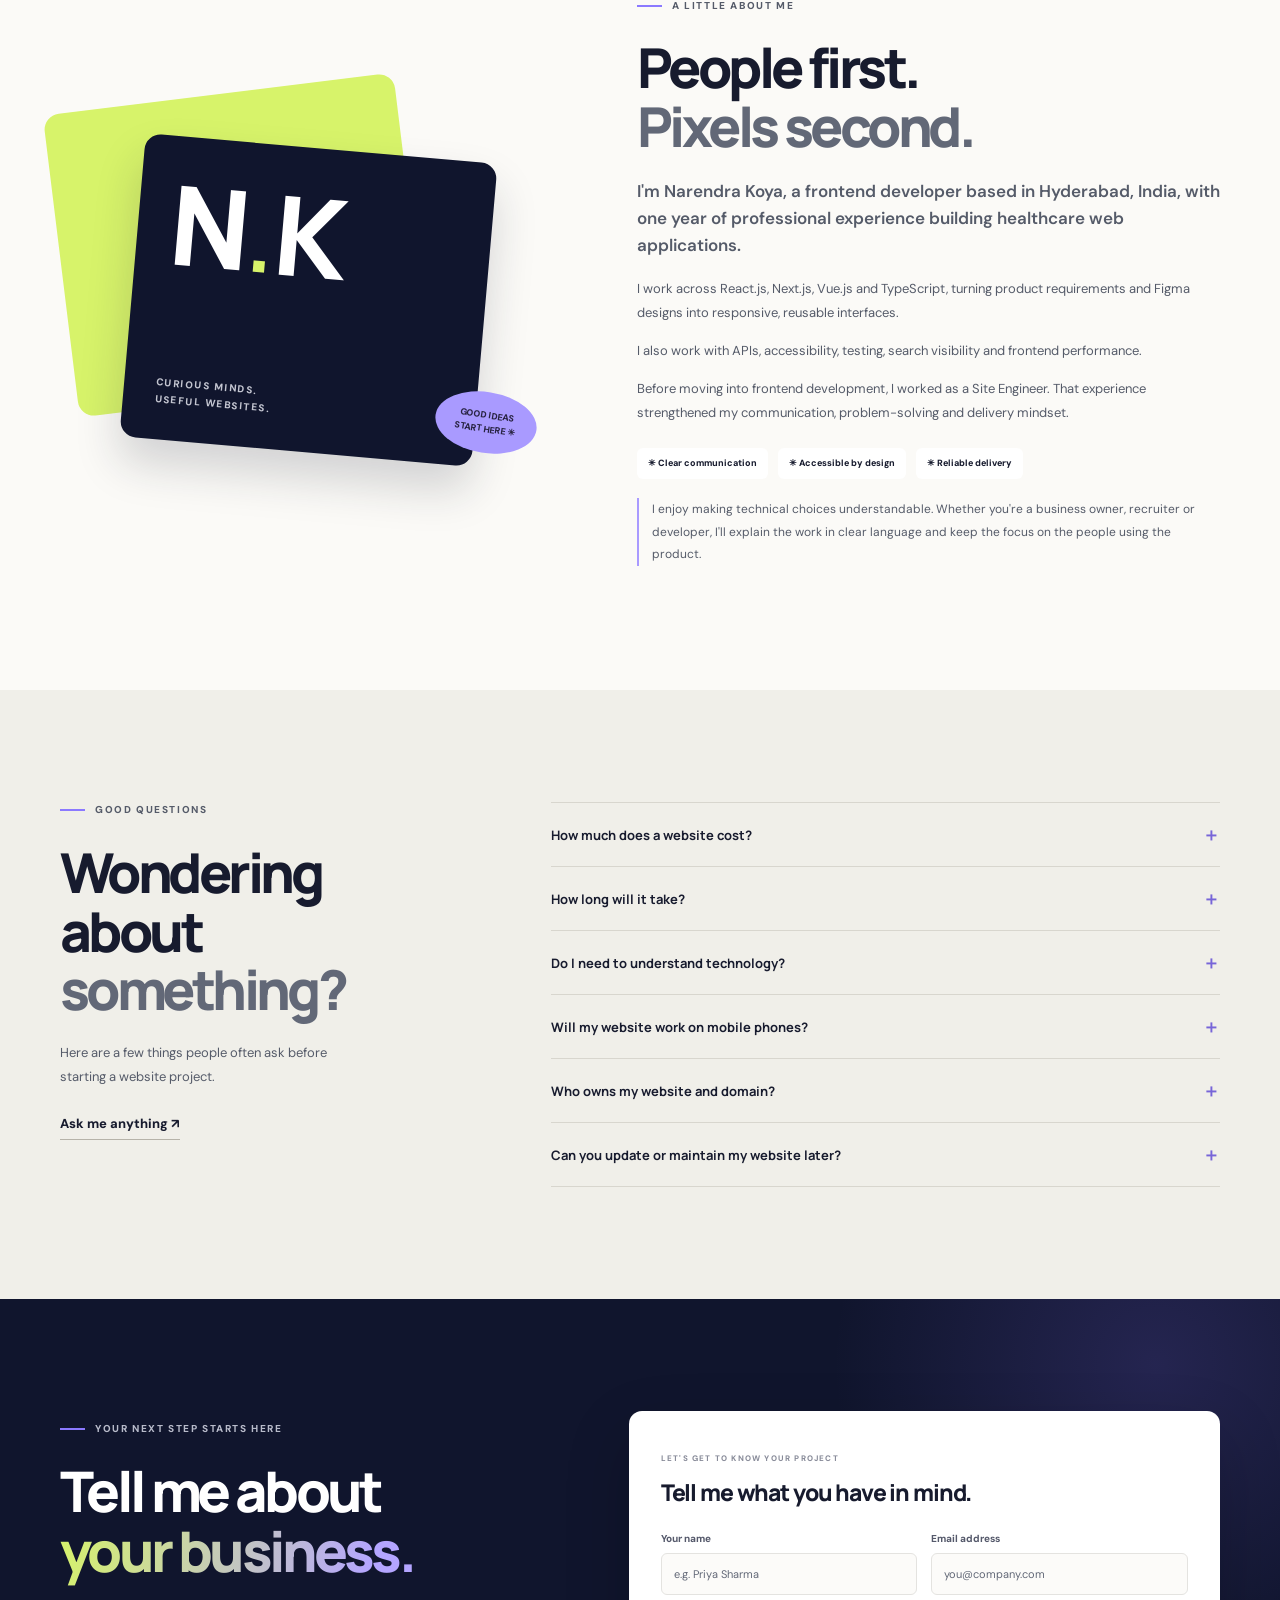
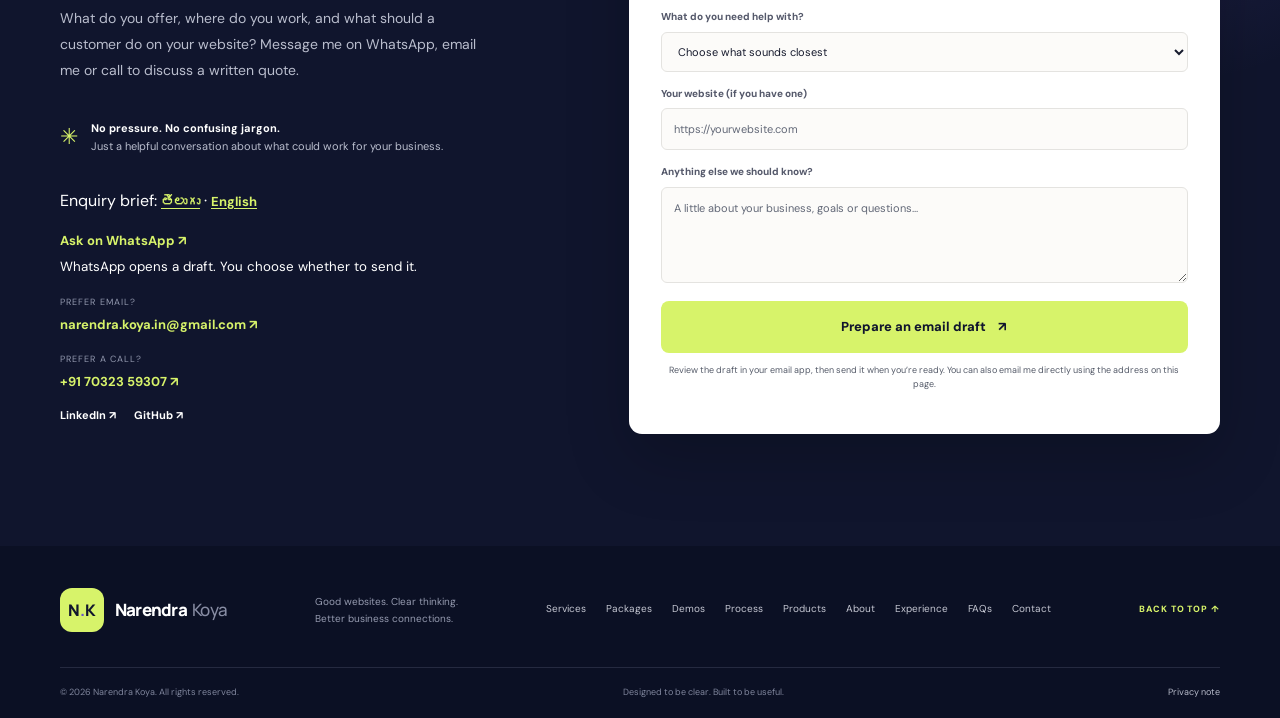
==== commit 5f5f048e: "Add editable Telugu and English documents for each client project stage" ====
--- a/index.html
+++ b/index.html
@@ -543,6 +543,9 @@
           are quoted separately where needed.
         </p>
         <p class="review-links">
+          Sample quotation:
+          <a href="client-documents/te.html#quote" lang="te" hreflang="te">తెలుగు</a> ·
+          <a href="client-documents/index.html#quote" hreflang="en">English</a>.
           Already have a site?
           <a href="#contact" data-enquiry="check">Request a free homepage check</a>
           or <a href="#contact" data-enquiry="review">ask about a full website review</a>.
@@ -891,7 +894,7 @@
               Share what your business does, who your customers are
               and what you want your website to achieve.
             </p>
-            <span class="step-caption">A simple conversation</span>
+            <a class="step-caption document-link" href="client-documents/index.html#enquiry">View enquiry brief ↗</a>
           </article>
 
           <article class="process-step">
@@ -902,7 +905,7 @@
               You receive a written quote covering the pages, fee, revisions
               and estimated delivery date before you decide.
             </p>
-            <span class="step-caption">A clear project plan</span>
+            <a class="step-caption document-link" href="client-documents/index.html#quote">View quotation template ↗</a>
           </article>
 
           <article class="process-step">
@@ -913,7 +916,7 @@
               I build the website and check its layout,
               functionality and usability across devices.
             </p>
-            <span class="step-caption">Regular progress updates</span>
+            <a class="step-caption document-link" href="client-documents/index.html#progress">View progress report ↗</a>
           </article>
 
           <article class="process-step">
@@ -924,7 +927,7 @@
               We review the finished work, resolve agreed issues
               and prepare the website for launch.
             </p>
-            <span class="step-caption">A clear handover</span>
+            <a class="step-caption document-link" href="client-documents/index.html#handover">View handover document ↗</a>
           </article>
 
         </div>
@@ -1500,6 +1503,11 @@
           </div>
 
           <div class="contact-direct">
+            <p class="document-languages">Enquiry brief:
+              <a href="client-documents/te.html#enquiry" lang="te" hreflang="te">తెలుగు</a>
+              · <a href="client-documents/index.html#enquiry" hreflang="en">English</a>
+            </p>
+
 
             <a href="https://wa.me/917032359307?text=Hi%20Narendra%2C%20I%E2%80%99d%20like%20a%20website%20for%20my%20business.%20Could%20we%20discuss%20a%20written%20quote%3F">Ask on WhatsApp ↗</a>
             <small>WhatsApp opens a draft. You choose whether to send it.</small>
--- a/style.css
+++ b/style.css
@@ -2434,6 +2434,16 @@
 }
 
 
+.document-link,
+.document-languages a {
+  text-decoration: underline;
+  text-underline-offset: .18em;
+}
+
+.document-languages {
+  margin: 0 0 .75rem;
+}
+
 /* Contact form */
 
 .contact-form {
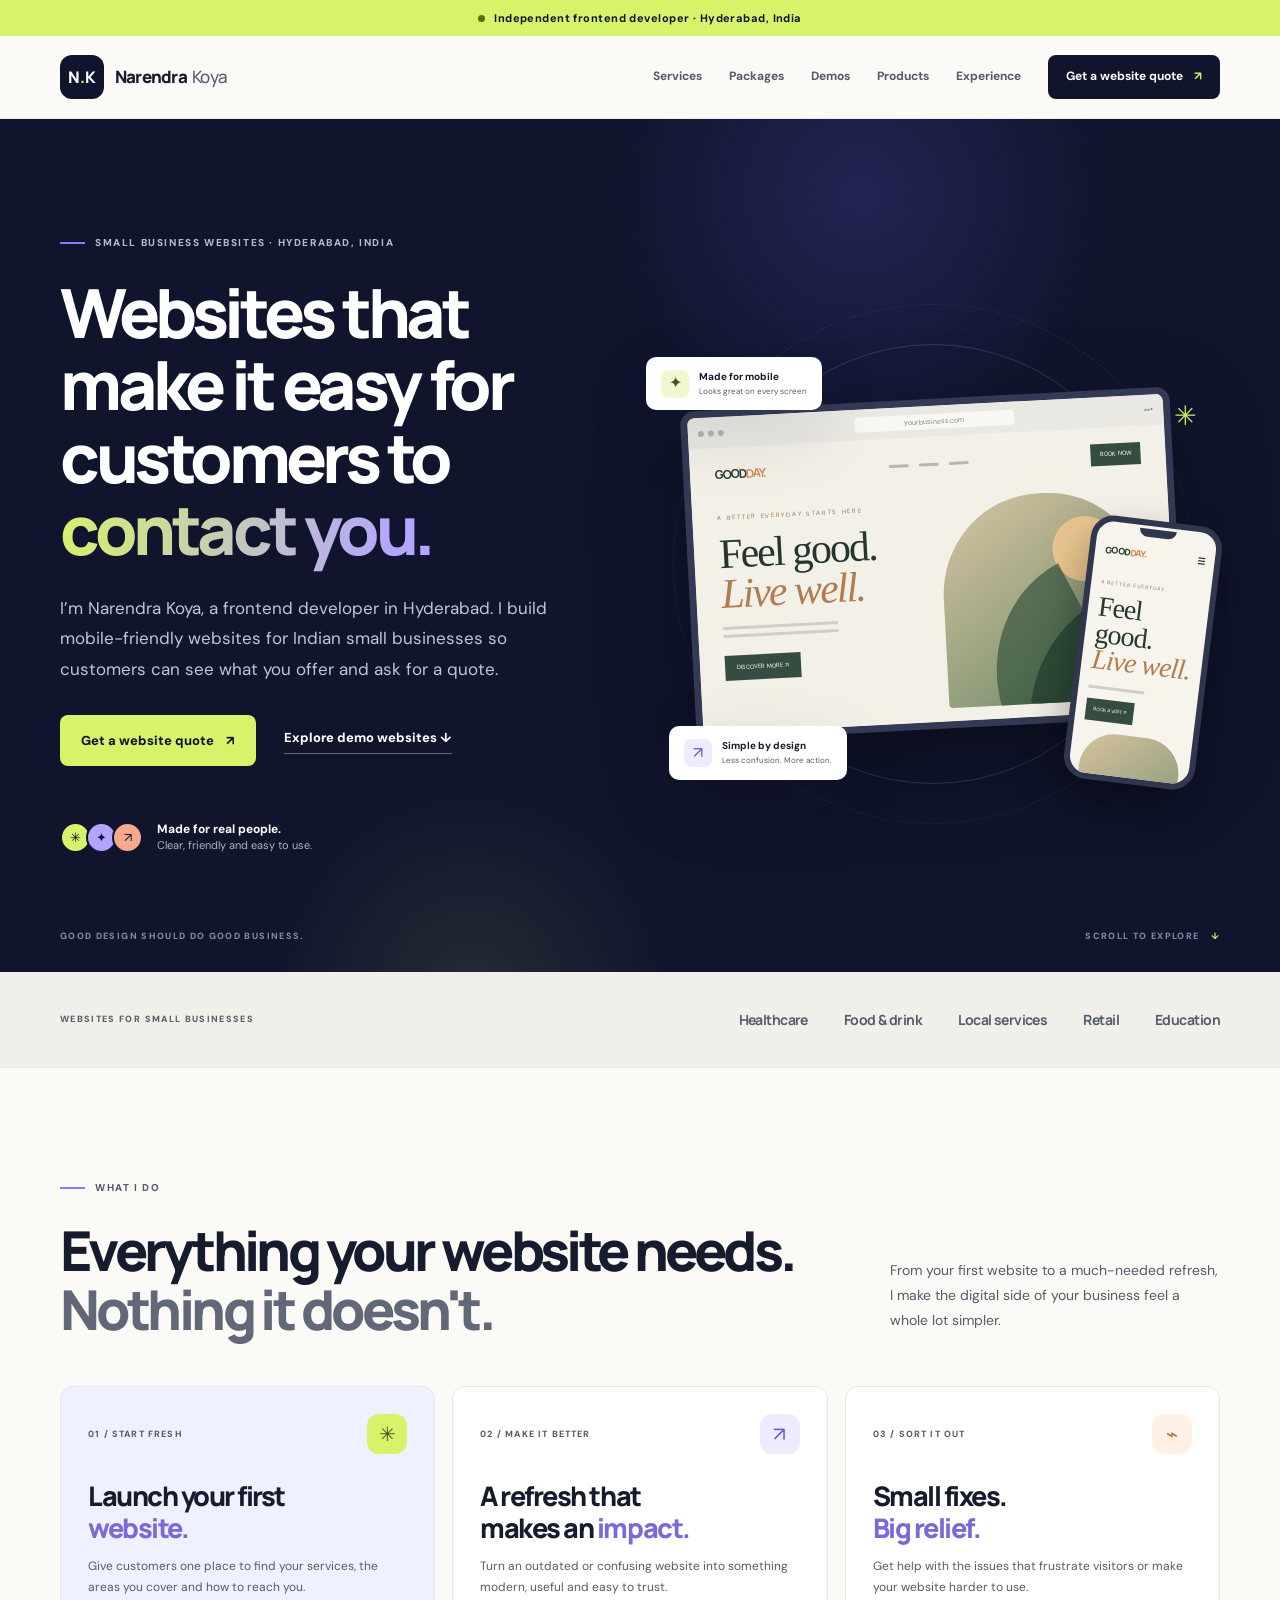
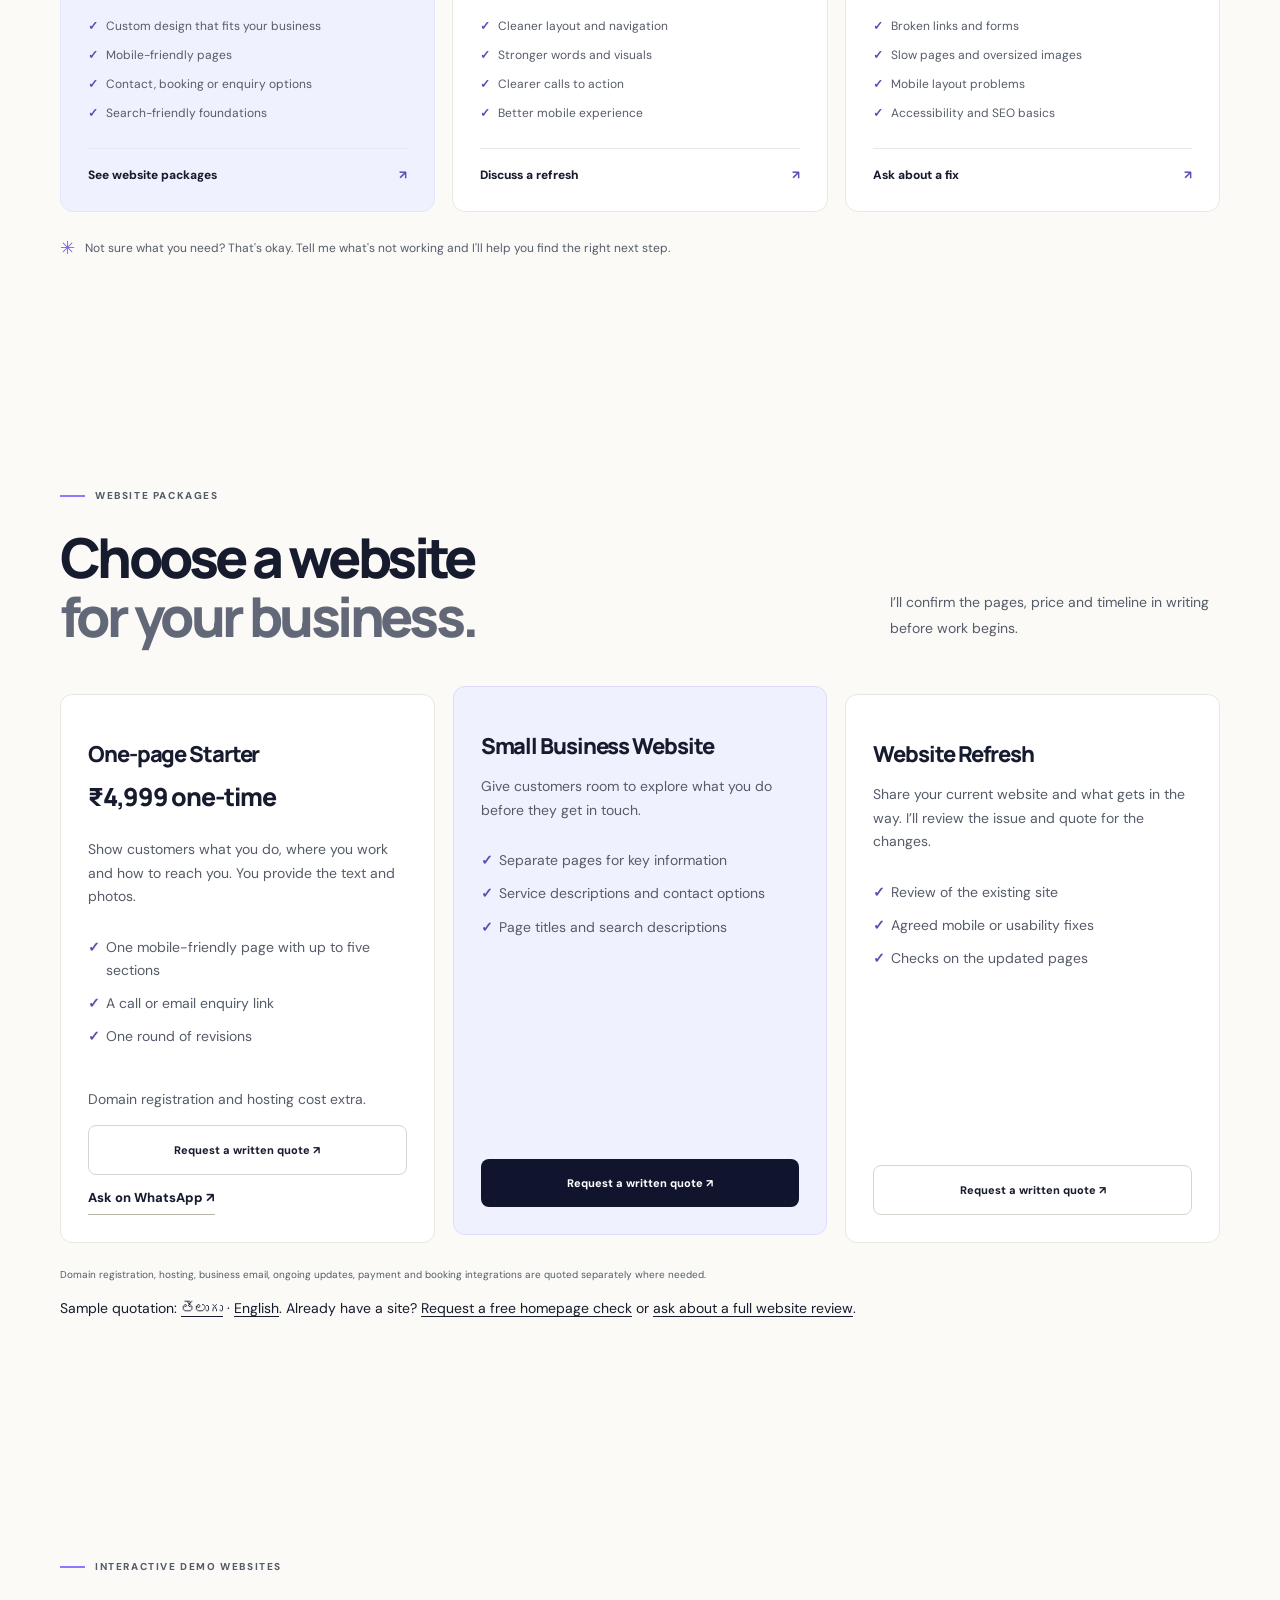
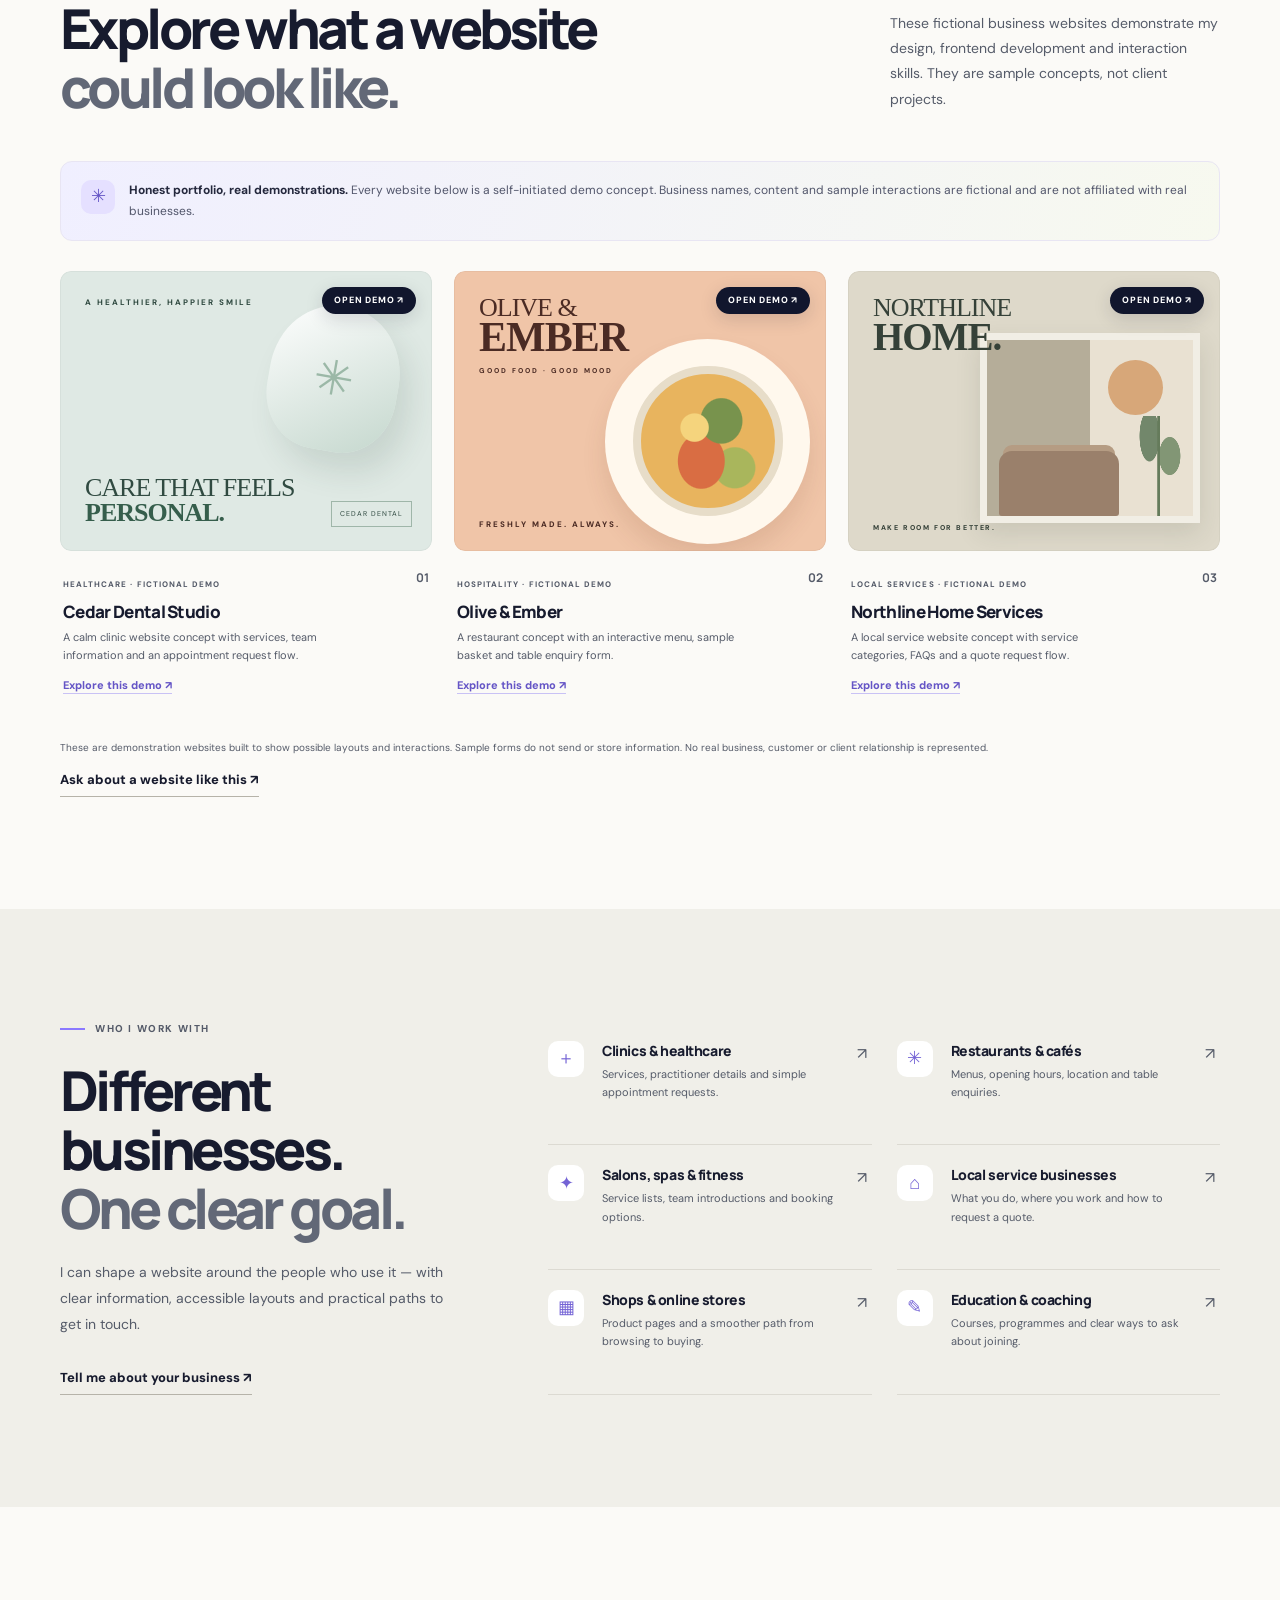
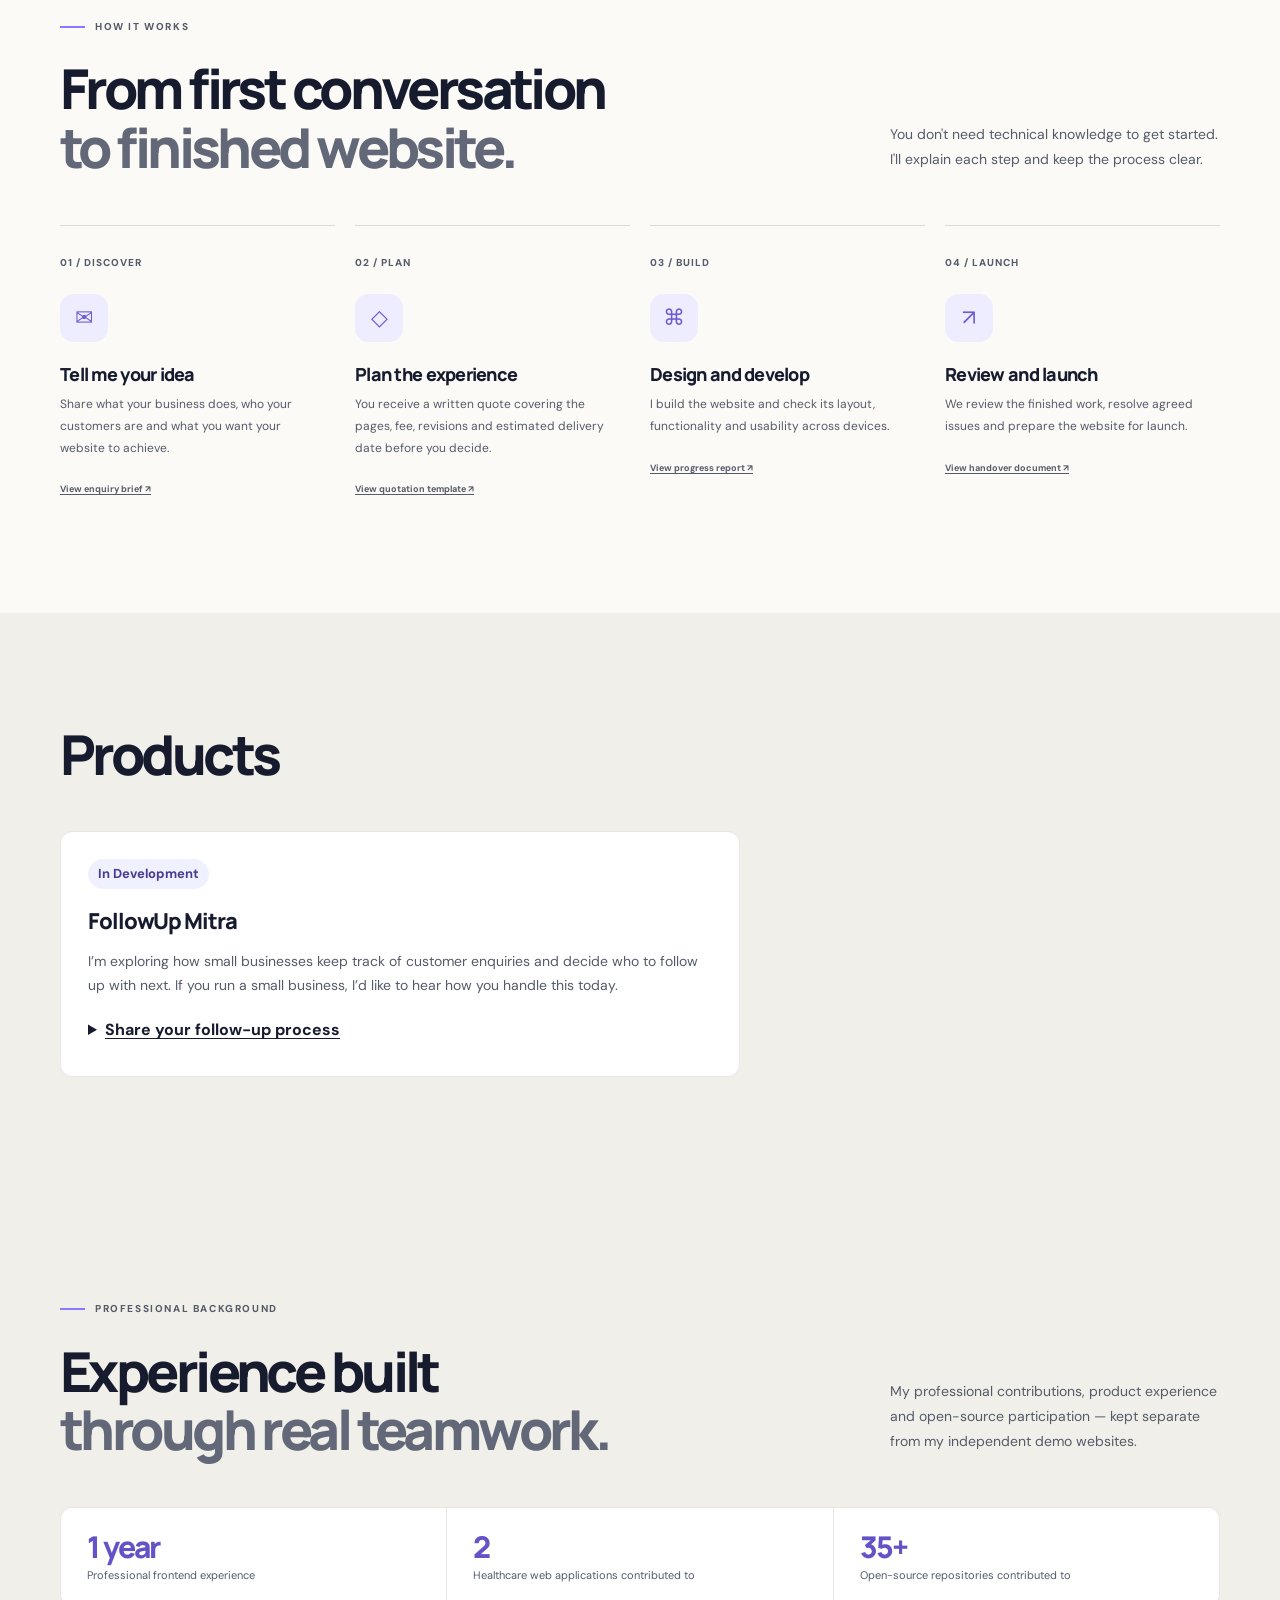
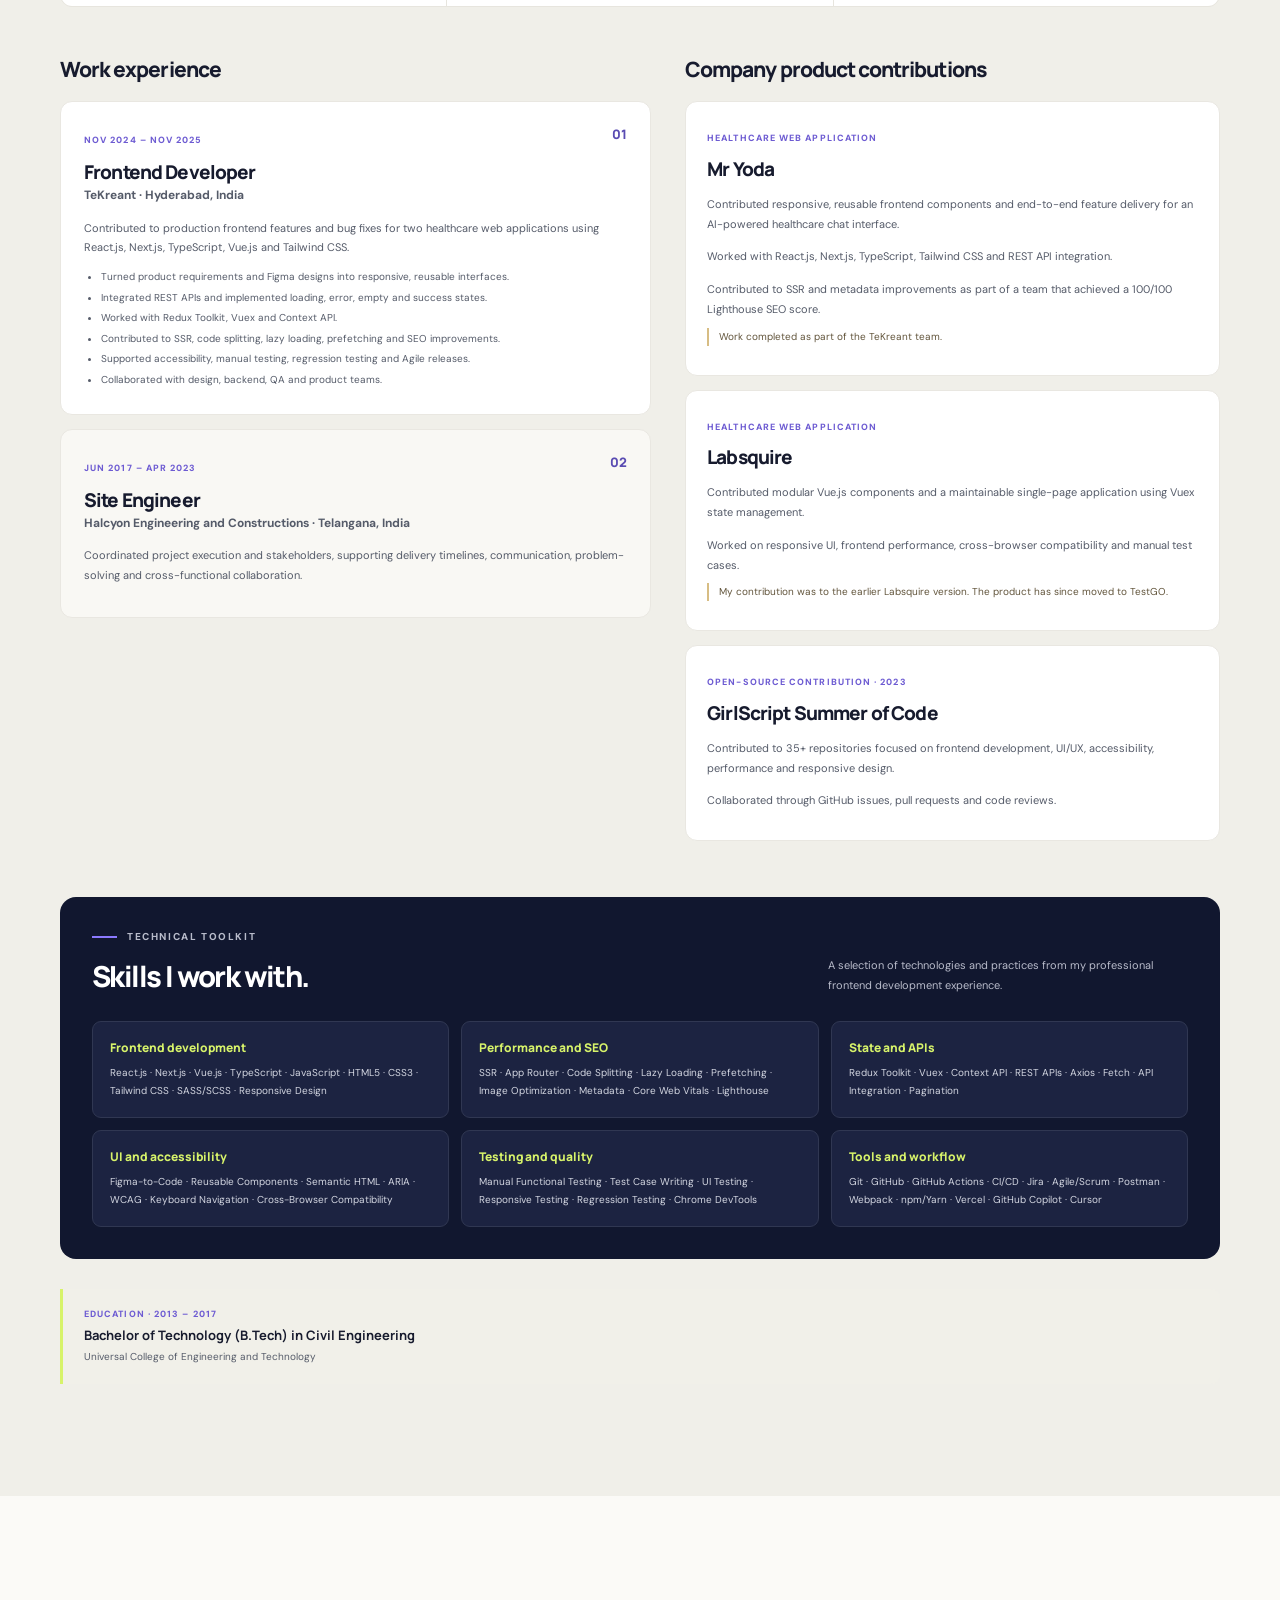
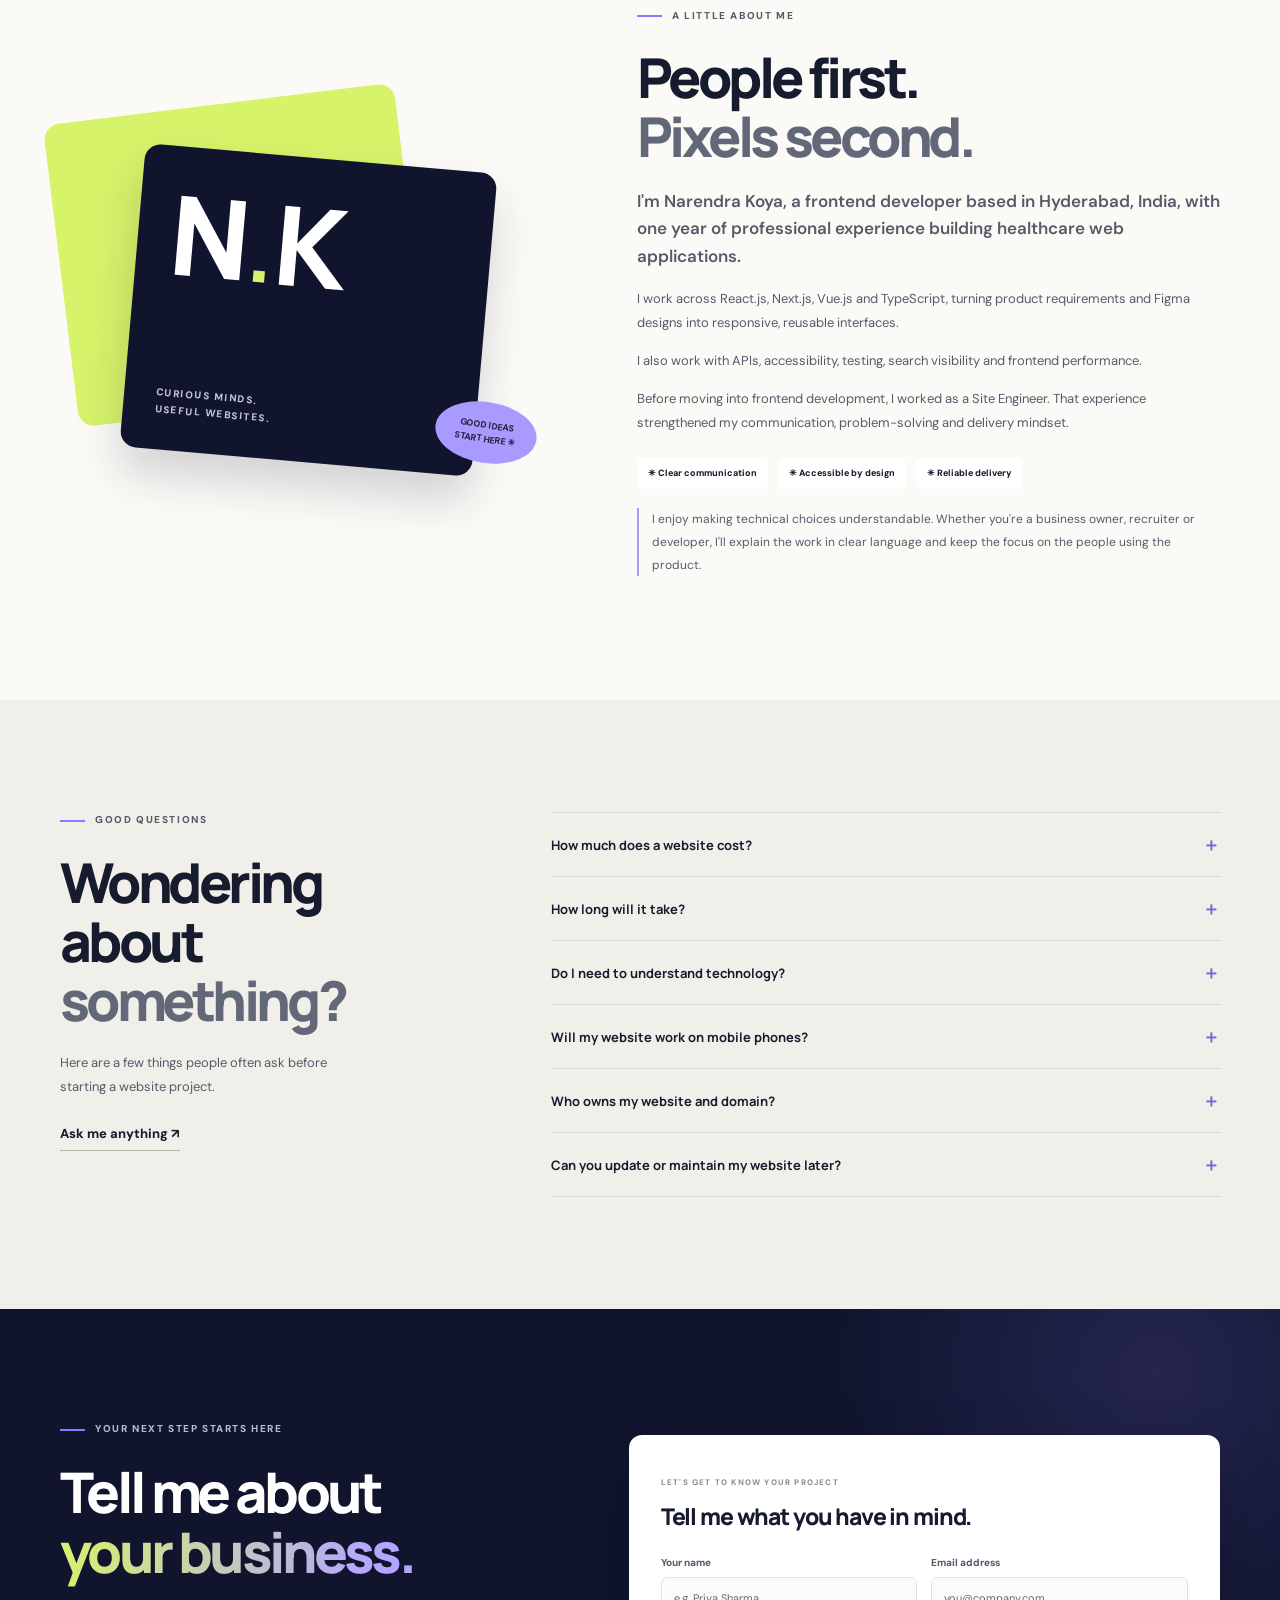
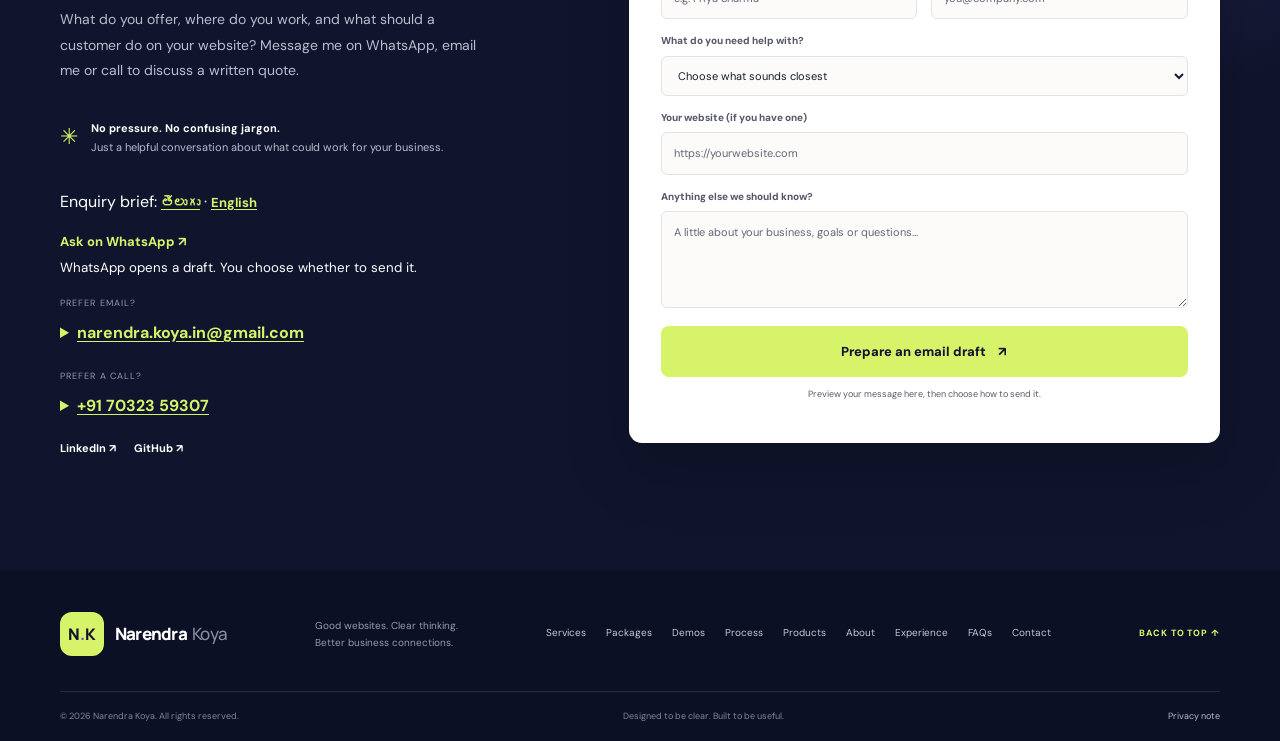
==== commit 93afa631: "Provide browser email and telephone choices and a copyable enquiry preview" ====
--- a/index.html
+++ b/index.html
@@ -947,7 +947,17 @@
           <h3>FollowUp Mitra</h3>
           <p>I’m exploring how small businesses keep track of customer enquiries and decide who
             to follow up with next. If you run a small business, I’d like to hear how you handle this today.</p>
-          <a class="text-link" href="mailto:narendra.koya.in@gmail.com?subject=FollowUp%20Mitra%20feedback">Share your follow-up process ↗</a>
+          <details class="contact-options">
+            <summary>Share your follow-up process</summary>
+            <p>Send your feedback to <strong id="feedback-address">narendra.koya.in@gmail.com</strong>.</p>
+            <div class="contact-actions">
+              <a href="https://mail.google.com/mail/?view=cm&amp;fs=1&amp;to=narendra.koya.in%40gmail.com&amp;su=FollowUp%20Mitra%20feedback"
+                target="_blank" rel="noopener noreferrer">Open Gmail in browser</a>
+              <a href="mailto:narendra.koya.in@gmail.com?subject=FollowUp%20Mitra%20feedback">Use my email app</a>
+              <button type="button" data-copy="feedback-address" hidden>Copy email address</button>
+            </div>
+            <p class="copy-status" role="status"></p>
+          </details>
         </article>
       </div>
     </section>
@@ -1513,14 +1523,27 @@
             <small>WhatsApp opens a draft. You choose whether to send it.</small>
 
             <span class="contact-phone-label">Prefer email?</span>
-            <a href="mailto:narendra.koya.in@gmail.com">
-              narendra.koya.in@gmail.com ↗
-            </a>
+            <details class="contact-options">
+              <summary id="contact-address">narendra.koya.in@gmail.com</summary>
+              <div class="contact-actions">
+                <a href="https://mail.google.com/mail/?view=cm&amp;fs=1&amp;to=narendra.koya.in%40gmail.com"
+                  target="_blank" rel="noopener noreferrer">Open Gmail in browser</a>
+                <a href="mailto:narendra.koya.in@gmail.com">Use my email app</a>
+                <button type="button" data-copy="contact-address" hidden>Copy email address</button>
+              </div>
+              <p class="copy-status" role="status"></p>
+            </details>
 
             <span class="contact-phone-label">Prefer a call?</span>
-            <a href="tel:+917032359307">
-              +91 70323 59307 ↗
-            </a>
+            <details class="contact-options">
+              <summary id="contact-number">+91 70323 59307</summary>
+              <div class="contact-actions">
+                <a href="tel:+917032359307">Use my calling app</a>
+                <a href="https://wa.me/917032359307" target="_blank" rel="noopener noreferrer">Chat on WhatsApp</a>
+                <button type="button" data-copy="contact-number" hidden>Copy phone number</button>
+              </div>
+              <p class="copy-status" role="status"></p>
+            </details>
 
             <div class="contact-socials">
               <a href="https://www.linkedin.com/in/narendra-koya" target="_blank" rel="noopener noreferrer">
@@ -1599,12 +1622,24 @@
           </button>
 
           <p class="form-note">
-            Review the draft in your email app, then send it when you’re ready.
-            You can also email me directly using the address on this page.
+            Preview your message here, then choose how to send it.
           </p>
 
           <p class="form-status" id="form-status" role="status" aria-live="polite">
           </p>
+
+          <section id="draft-preview" class="draft-preview" aria-labelledby="draft-heading" hidden>
+            <h4 id="draft-heading" tabindex="-1">Your email draft is ready</h4>
+            <label for="draft-text">Draft to review or copy</label>
+            <textarea id="draft-text" rows="9" readonly></textarea>
+            <div class="contact-actions">
+              <button id="draft-gmail" type="button">Open draft in Gmail</button>
+              <button id="draft-app" type="button">Use my email app</button>
+              <button type="button" data-copy="draft-text" hidden>Copy full draft</button>
+            </div>
+            <p class="copy-status" role="status"></p>
+            <small>Send from Gmail, your email app, or paste the draft into another email service.</small>
+          </section>
 
         </form>
 
--- a/style.css
+++ b/style.css
@@ -2444,6 +2444,56 @@
   margin: 0 0 .75rem;
 }
 
+.contact-options summary {
+  width: fit-content;
+  max-width: 100%;
+  padding-block: .35rem;
+  overflow-wrap: anywhere;
+  font-weight: 700;
+  text-decoration: underline;
+  text-underline-offset: .2em;
+  cursor: pointer;
+}
+
+.contact-direct .contact-options summary {
+  color: var(--lime);
+}
+
+.contact-options p, .draft-preview small {
+  font-size: .875rem;
+}
+
+.contact-actions {
+  display: flex;
+  flex-wrap: wrap;
+  align-items: center;
+  gap: .3rem 1rem;
+  margin-block: .45rem;
+}
+
+.contact-actions :is(a, button) {
+  padding: .4rem 0;
+  border: 0;
+  background: transparent;
+  color: inherit;
+  font: inherit;
+  font-size: .875rem;
+  font-weight: 700;
+  text-decoration: underline;
+  text-underline-offset: .2em;
+  cursor: pointer;
+}
+
+.draft-preview {
+  margin-top: 1rem;
+  padding-top: .75rem;
+  border-top: 1px solid var(--line);
+}
+
+.draft-preview h4 { margin: .25rem 0 .75rem; }
+.copy-status { font-size: .875rem; }
+.copy-status:empty { margin: 0; }
+
 /* Contact form */
 
 .contact-form {
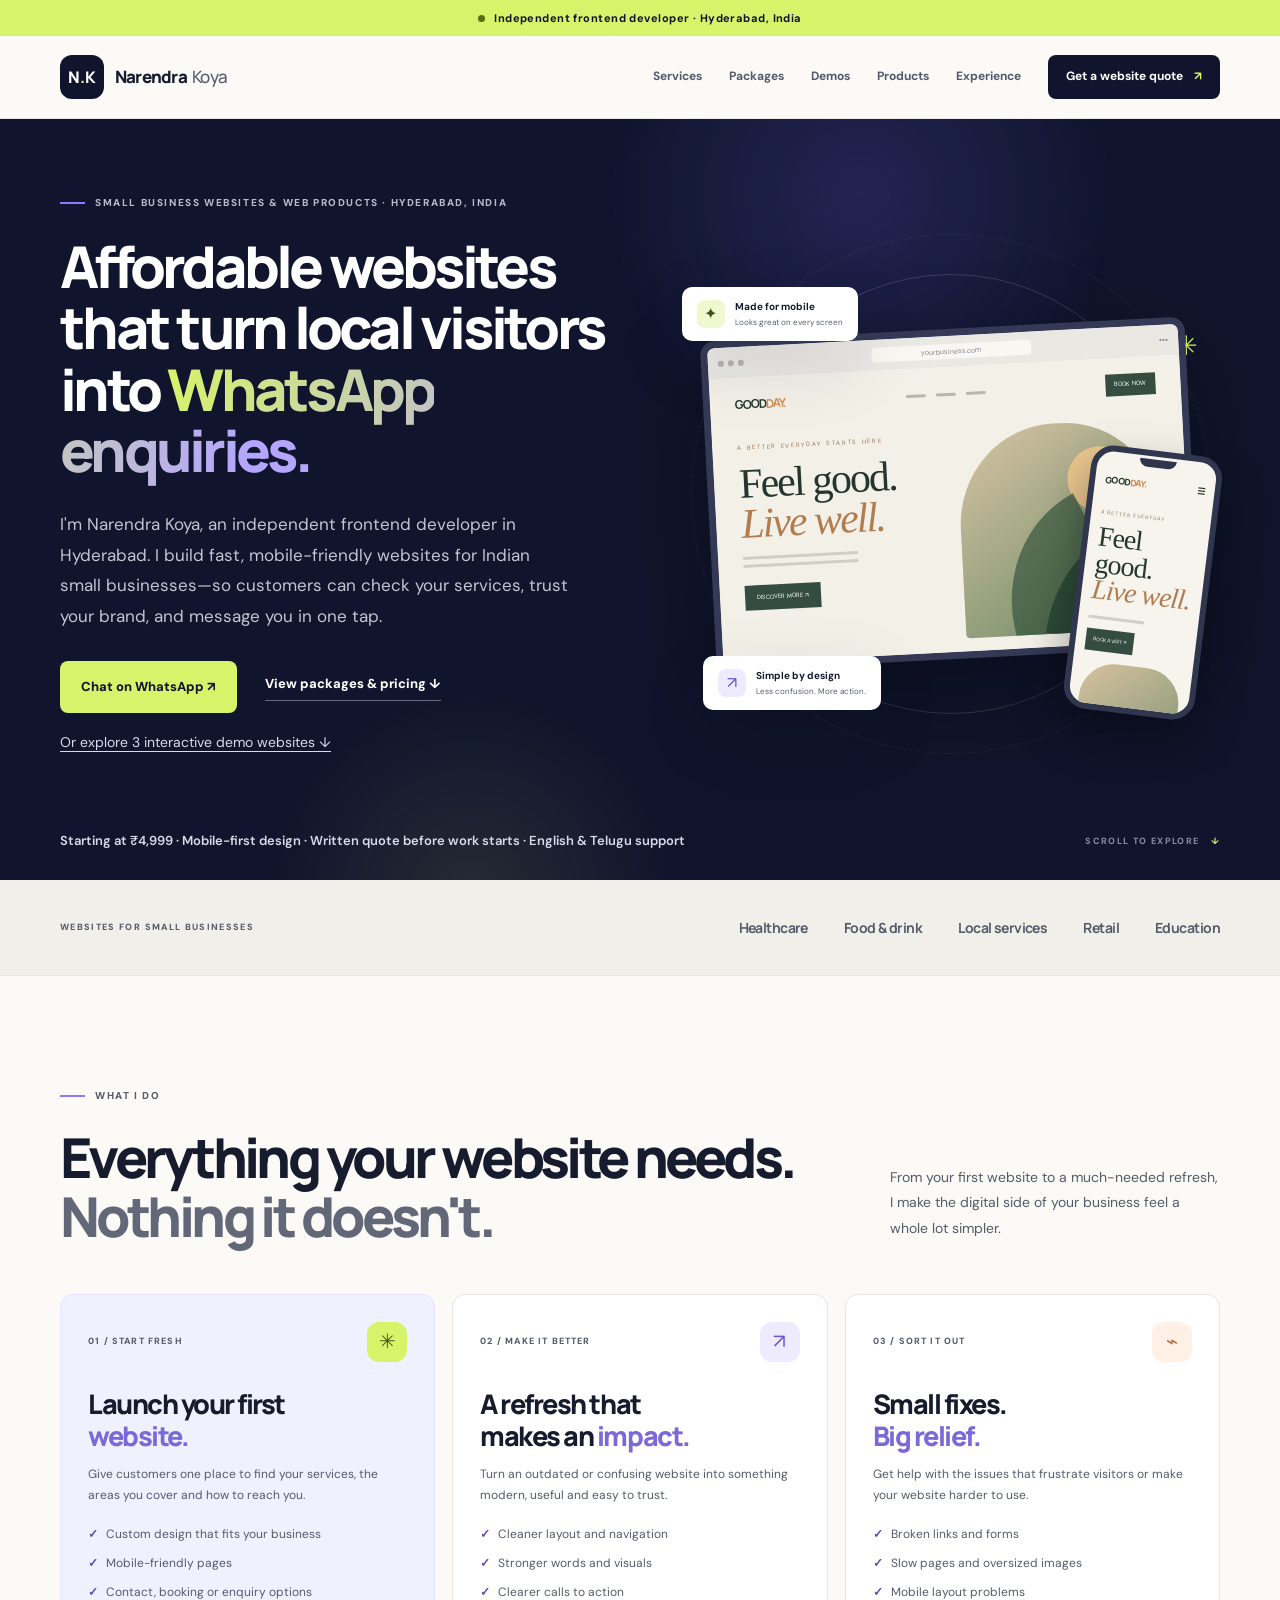
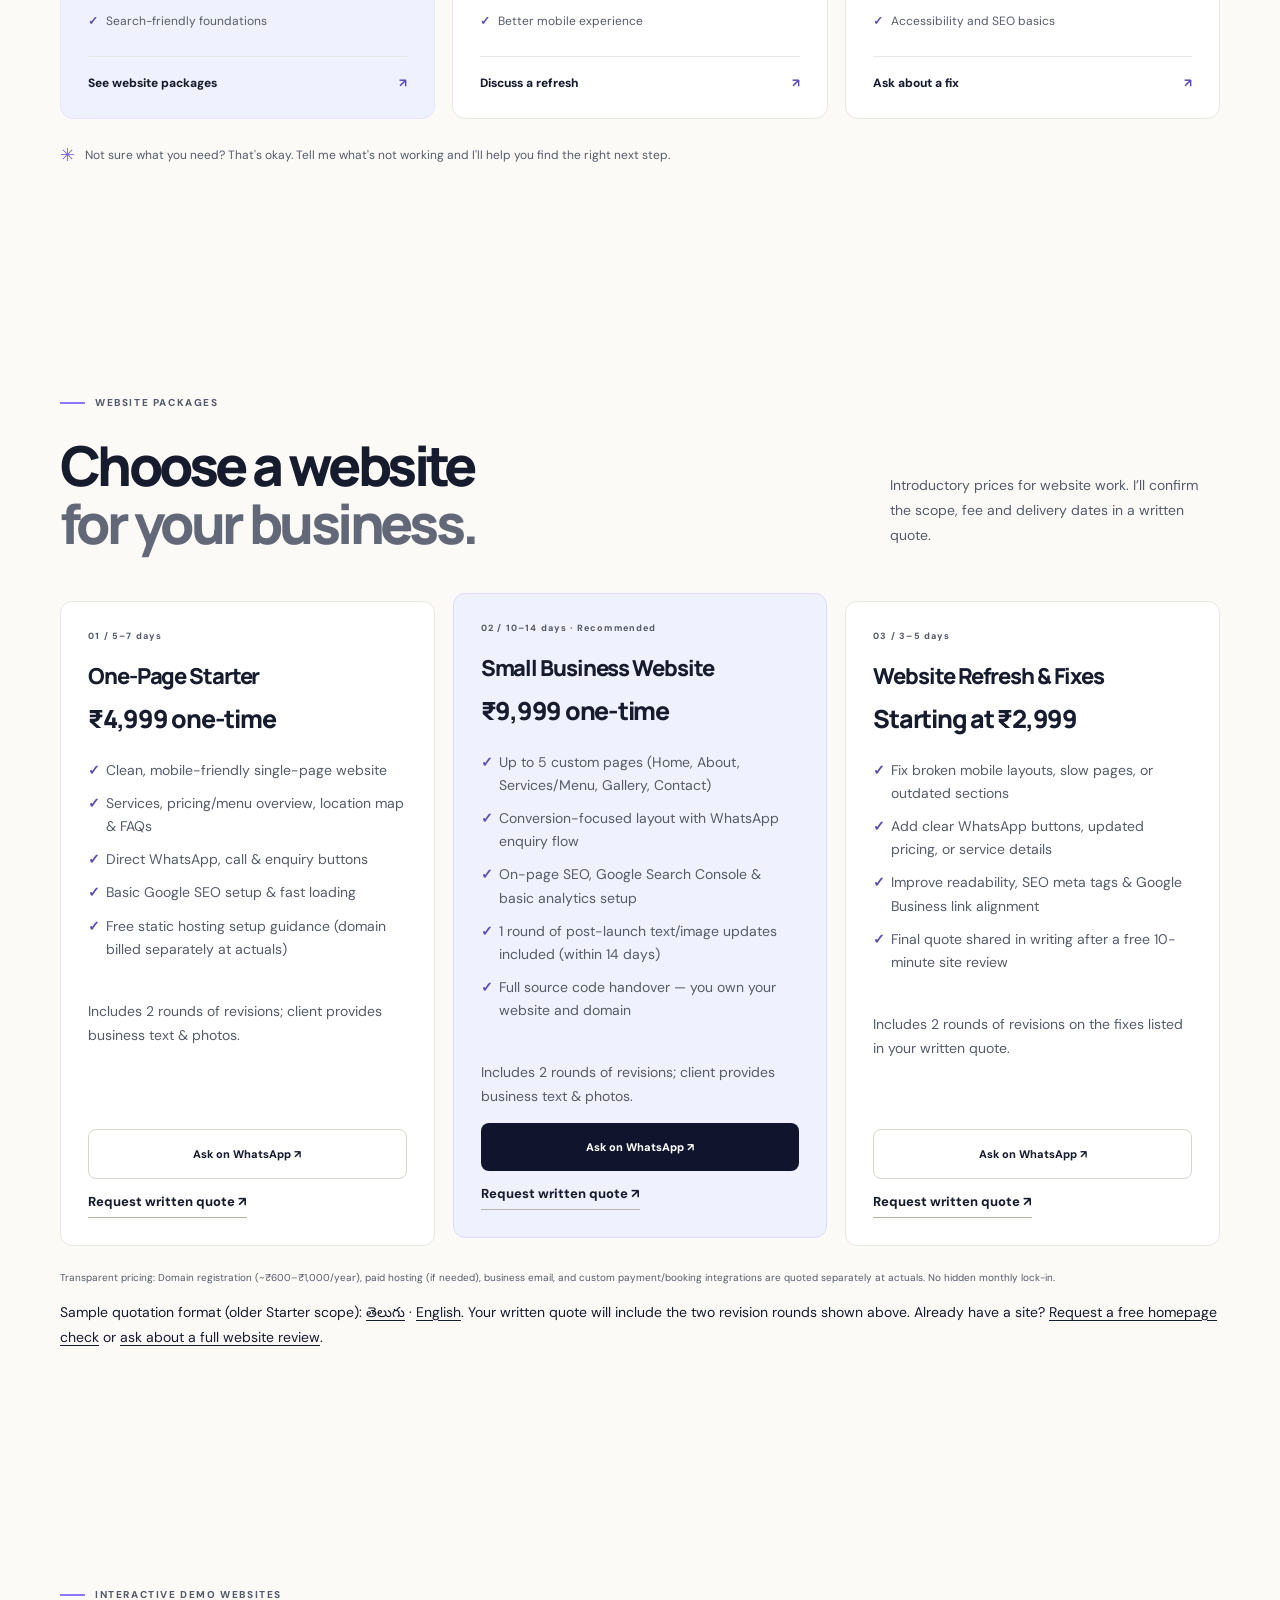
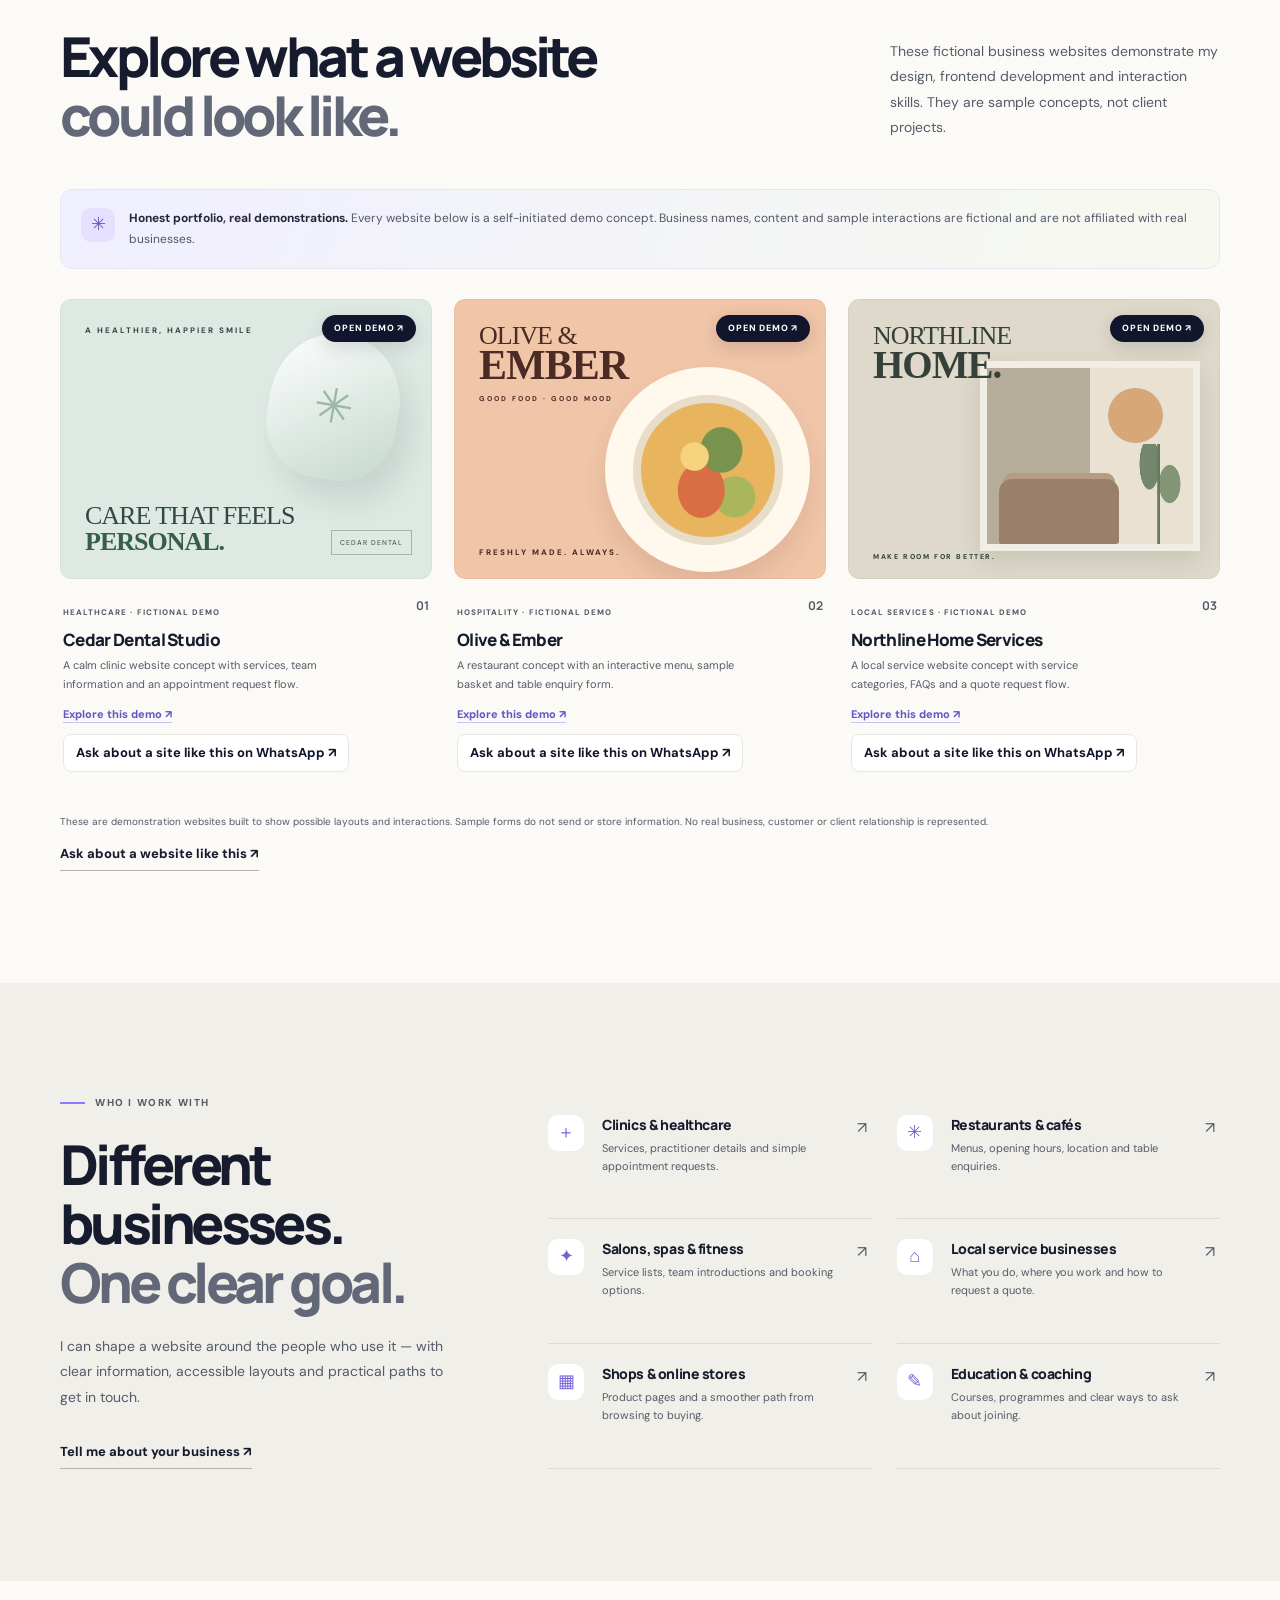
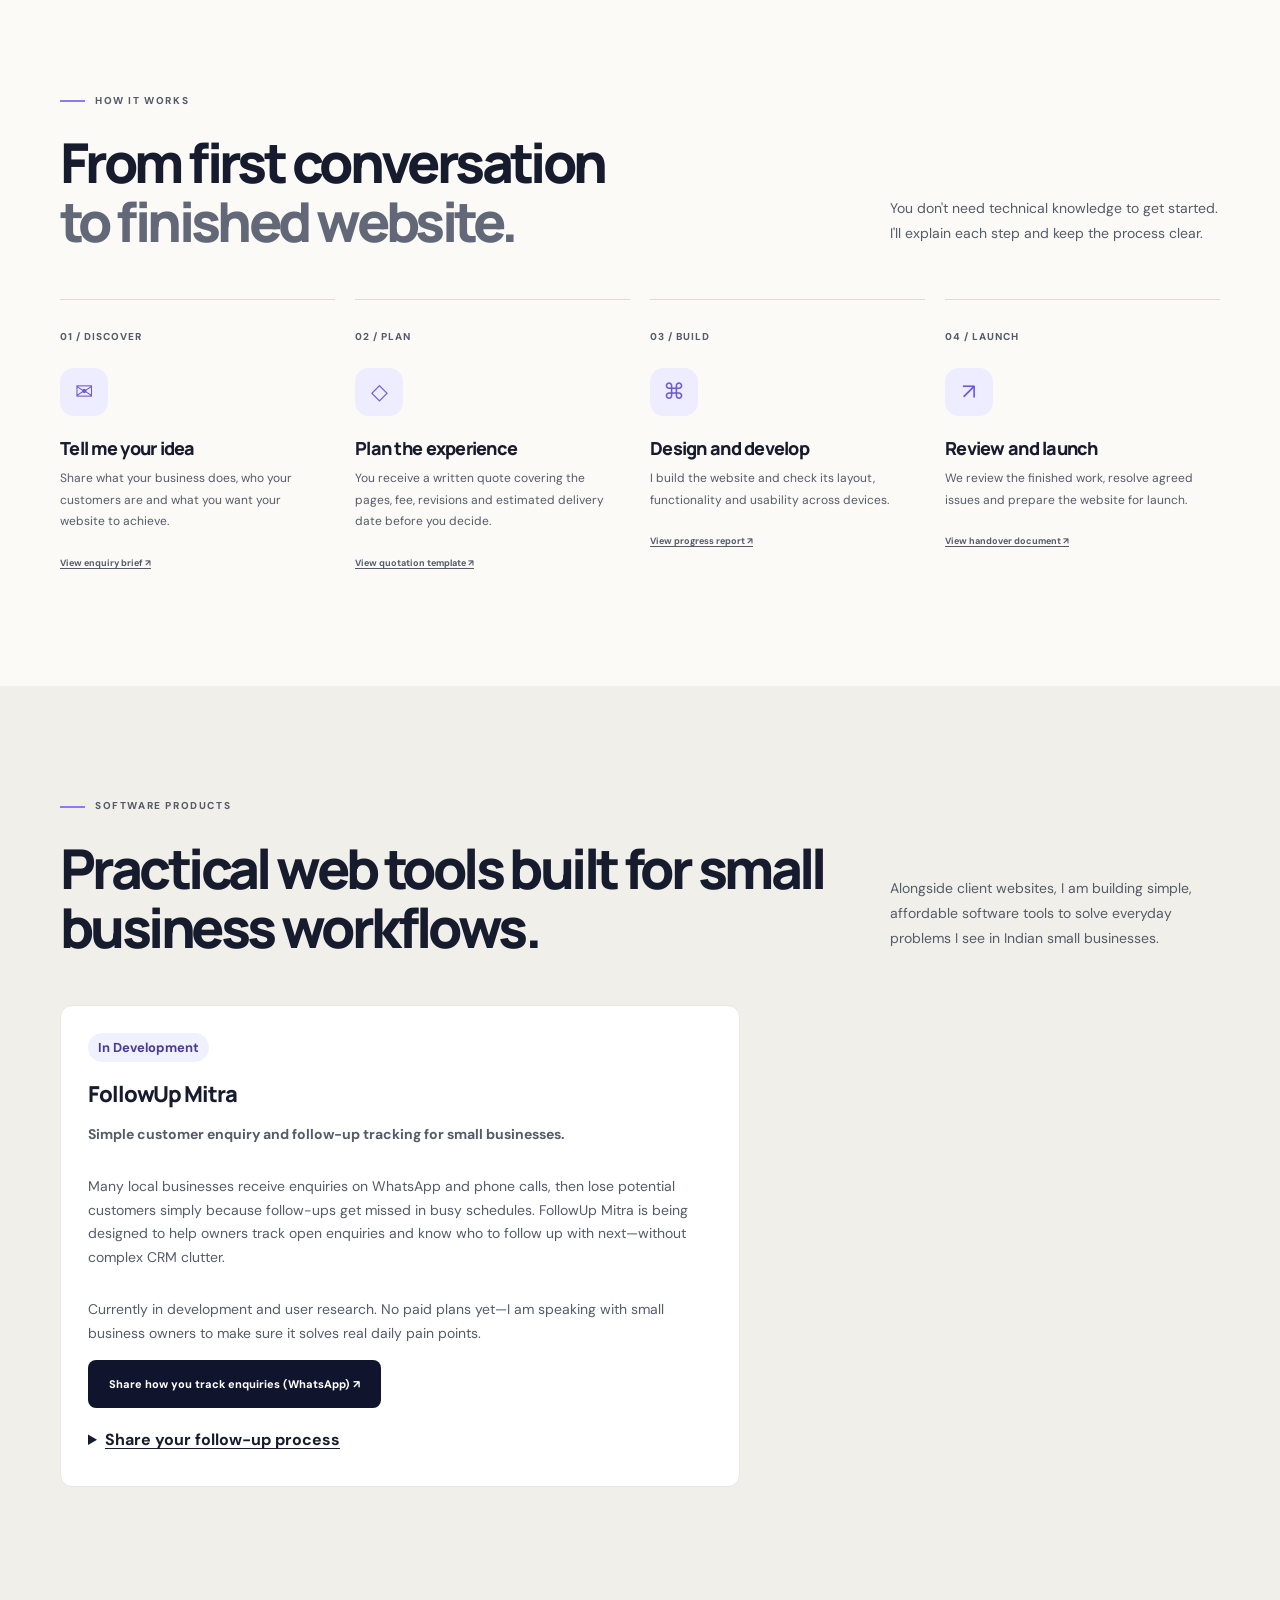
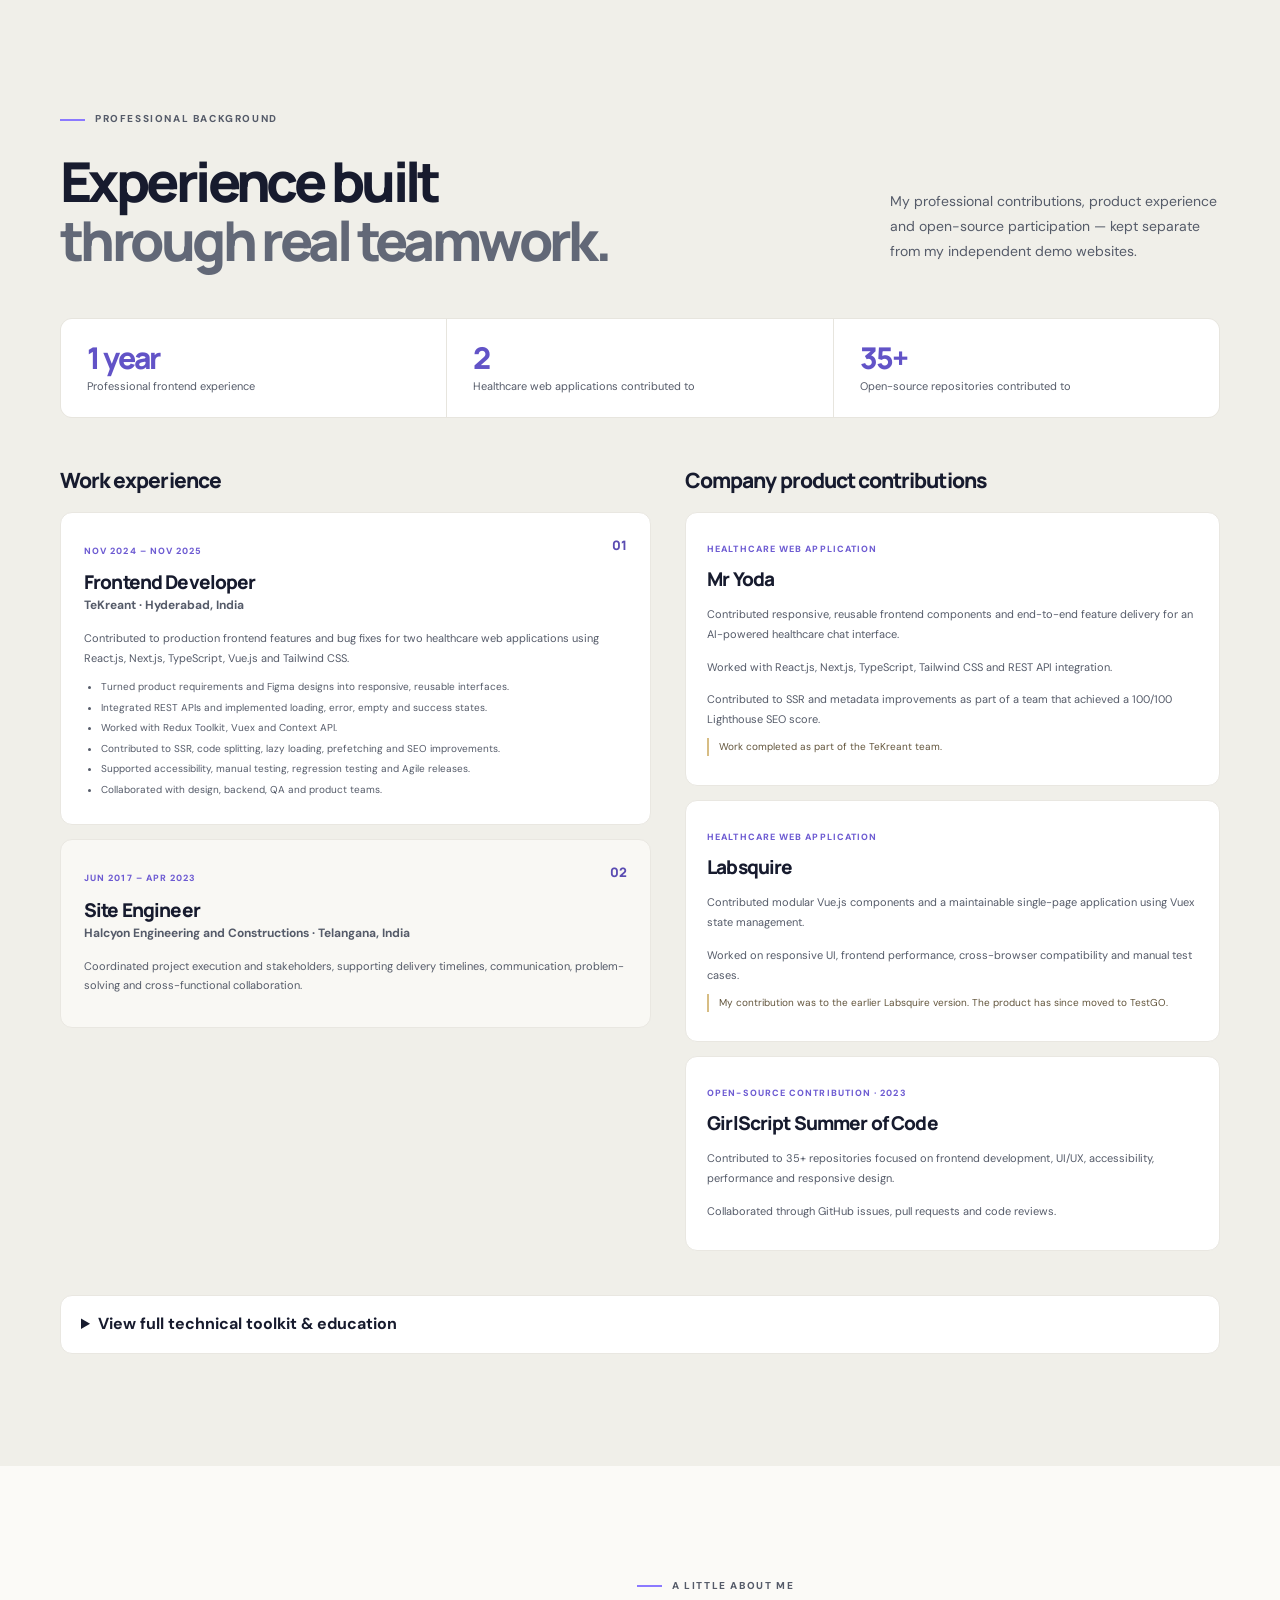
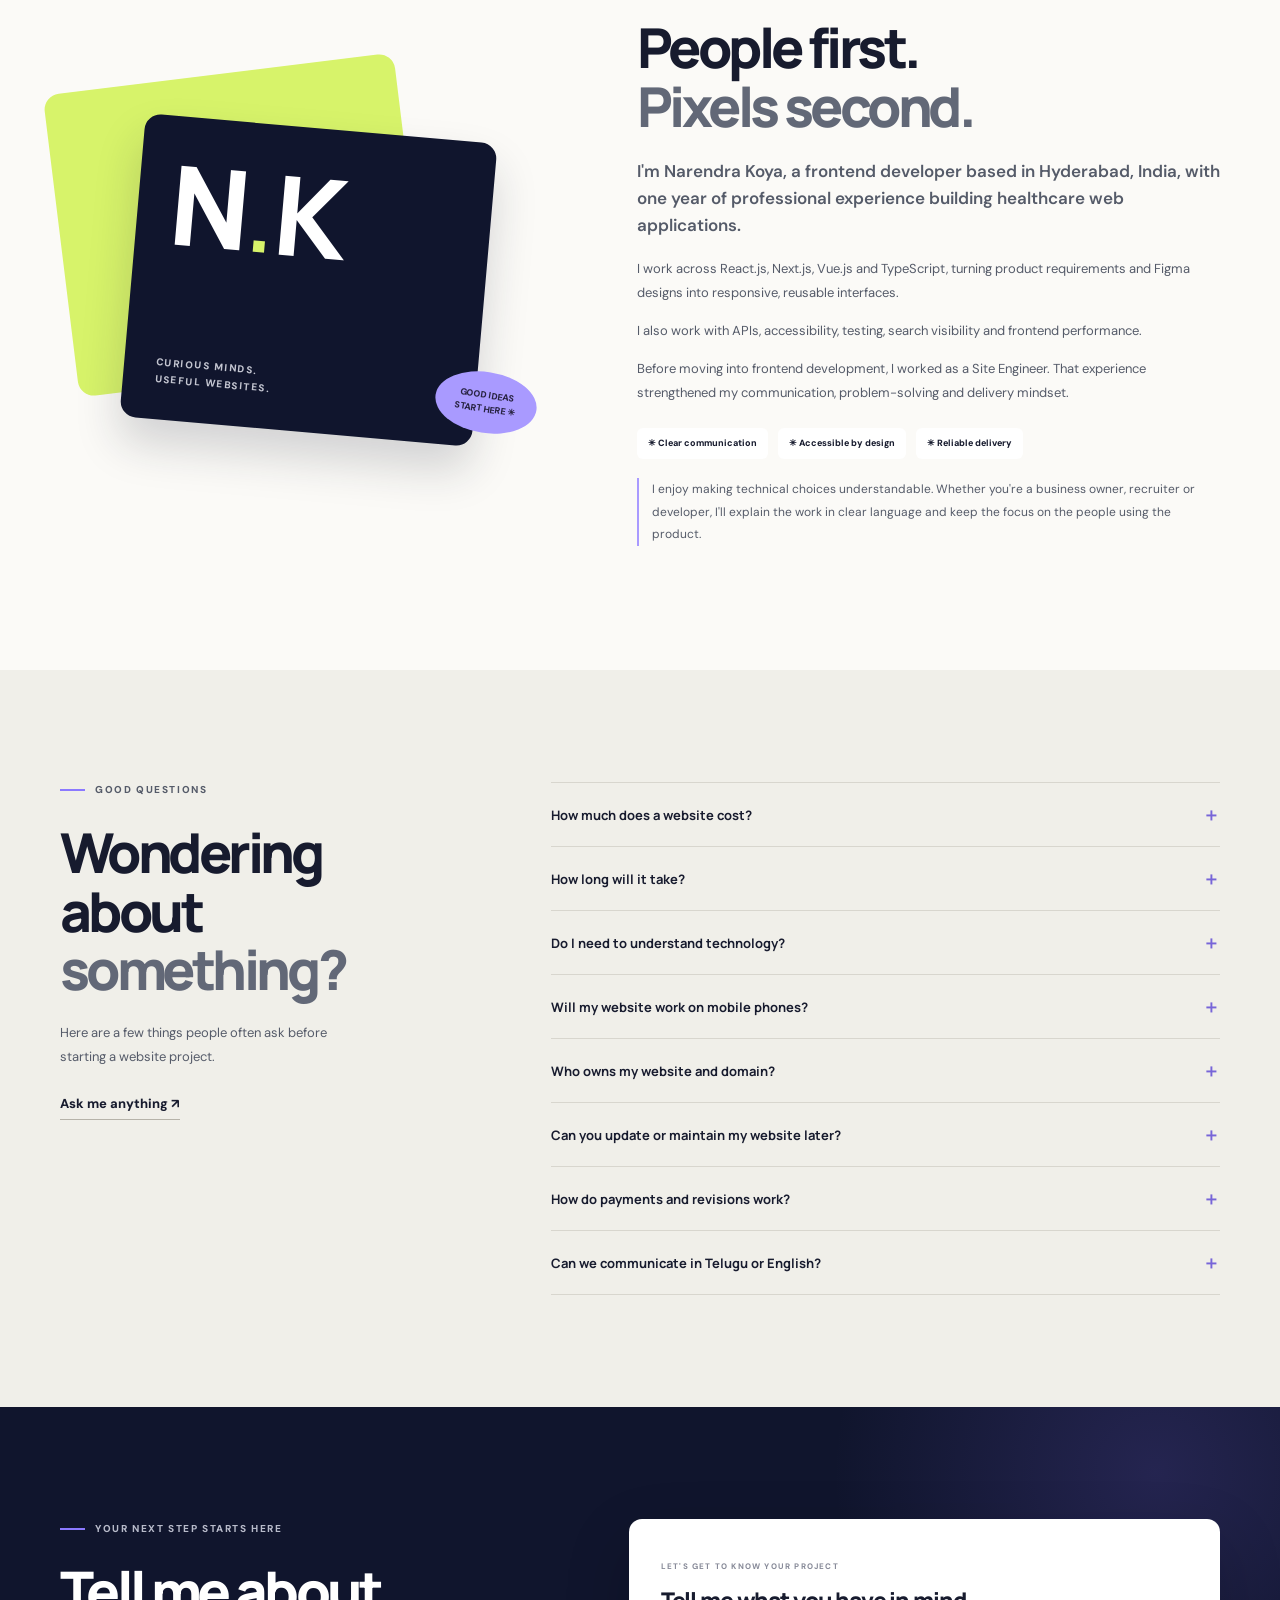
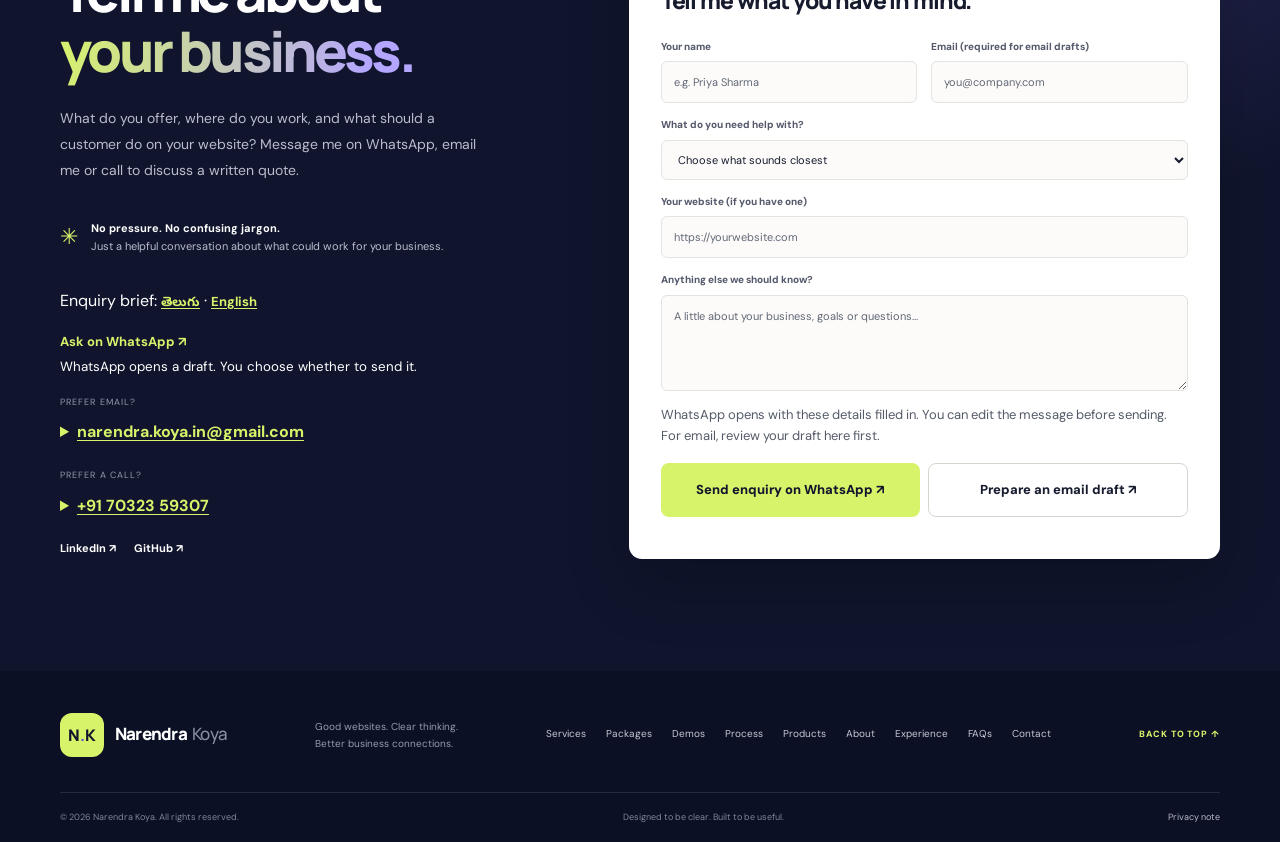
==== commit cff6db11: "Add WhatsApp website enquiries, package pricing and product research showcase" ====
--- a/index.html
+++ b/index.html
@@ -3,7 +3,7 @@
 
 <head>
   <meta charset="UTF-8">
-  <meta name="viewport" content="width=device-width, initial-scale=1">
+  <meta name="viewport" content="width=device-width, initial-scale=1, viewport-fit=cover">
 
   <!-- Keep local and review traffic out of the existing production property. -->
   <script>
@@ -34,49 +34,200 @@
     content="Explore mobile-friendly website packages for Indian small businesses, try interactive demos and request a written quote from Hyderabad frontend developer Narendra Koya.">
   <meta property="og:type" content="website">
 
+  <link rel="canonical" href="https://narendrakoya999.github.io/narendra-koya-web-development-services/">
+  <meta property="og:url" content="https://narendrakoya999.github.io/narendra-koya-web-development-services/">
+  <meta property="og:image" content="https://narendrakoya999.github.io/narendra-koya-web-development-services/og-preview.png">
+  <meta property="og:image:width" content="1200">
+  <meta property="og:image:height" content="630">
+  <meta property="og:image:alt" content="Affordable Websites for Indian Small Businesses — Narendra Koya">
+  <meta name="twitter:card" content="summary_large_image">
+  <meta name="twitter:title" content="Affordable Websites for Indian Small Businesses — Narendra Koya">
+  <meta name="twitter:description" content="Compare website packages, explore three interactive demos and ask Narendra Koya for a written quote in English or Telugu.">
+  <meta name="twitter:image" content="https://narendrakoya999.github.io/narendra-koya-web-development-services/og-preview.png">
+  <meta name="twitter:image:alt" content="Affordable Websites for Indian Small Businesses — Narendra Koya">
+
   <title>Small Business Website Development in Hyderabad and India | Narendra Koya</title>
 
   <link rel="preconnect" href="https://fonts.googleapis.com">
   <link rel="preconnect" href="https://fonts.gstatic.com" crossorigin>
 
   <link
-    href="https://fonts.googleapis.com/css2?family=DM+Sans:wght@400;500;600;700;800&family=Manrope:wght@400;500;600;700;800&display=swap"
+    href="https://fonts.googleapis.com/css2?family=DM+Sans:wght@400;500;600;700;800&family=Manrope:wght@400;500;600;700;800&family=Noto+Sans+Telugu:wght@400;600&display=swap"
     rel="stylesheet">
 
   <link rel="stylesheet" href="style.css">
 
   <script type="application/ld+json">
-  {
-    "@context": "https://schema.org",
-    "@type": "Person",
-    "name": "Narendra Koya",
-    "jobTitle": "Frontend Developer",
-    "address": {
-      "@type": "PostalAddress",
-      "addressLocality": "Hyderabad",
-      "addressRegion": "Telangana",
-      "addressCountry": "IN"
+{
+  "@context": "https://schema.org",
+  "@graph": [
+    {
+      "@type": "Person",
+      "name": "Narendra Koya",
+      "jobTitle": "Frontend Developer",
+      "address": {
+        "@type": "PostalAddress",
+        "addressLocality": "Hyderabad",
+        "addressRegion": "Telangana",
+        "addressCountry": "IN"
+      },
+      "sameAs": [
+        "https://www.linkedin.com/in/narendra-koya",
+        "https://github.com/NarendraKoya999"
+      ],
+      "knowsAbout": [
+        "React.js",
+        "Next.js",
+        "Vue.js",
+        "TypeScript",
+        "JavaScript",
+        "HTML5",
+        "CSS3",
+        "Tailwind CSS",
+        "Frontend Performance",
+        "Web Accessibility",
+        "REST API Integration"
+      ],
+      "@id": "#narendra"
     },
-    "email": "narendra.koya.in@gmail.com",
-    "telephone": "+91 7032359307",
-    "sameAs": [
-      "https://www.linkedin.com/in/narendra-koya",
-      "https://github.com/NarendraKoya999"
-    ],
-    "knowsAbout": [
-      "React.js",
-      "Next.js",
-      "Vue.js",
-      "TypeScript",
-      "JavaScript",
-      "HTML5",
-      "CSS3",
-      "Tailwind CSS",
-      "Frontend Performance",
-      "Web Accessibility",
-      "REST API Integration"
-    ]
-  }
+    {
+      "@type": "ProfessionalService",
+      "@id": "#website-services",
+      "name": "Narendra Koya — Website Development Services",
+      "url": "https://narendrakoya999.github.io/narendra-koya-web-development-services/",
+      "founder": {
+        "@id": "#narendra"
+      },
+      "areaServed": [
+        {
+          "@type": "City",
+          "name": "Hyderabad"
+        },
+        {
+          "@type": "Country",
+          "name": "India"
+        }
+      ],
+      "contactPoint": {
+        "@type": "ContactPoint",
+        "contactType": "Website enquiries",
+        "url": "https://narendrakoya999.github.io/narendra-koya-web-development-services/#contact",
+        "availableLanguage": [
+          "English",
+          "Telugu"
+        ]
+      },
+      "hasOfferCatalog": {
+        "@type": "OfferCatalog",
+        "name": "Website packages",
+        "itemListElement": [
+          {
+            "@type": "Offer",
+            "url": "https://narendrakoya999.github.io/narendra-koya-web-development-services/#packages",
+            "itemOffered": {
+              "@type": "Service",
+              "name": "One-Page Starter"
+            },
+            "price": "4999",
+            "priceCurrency": "INR"
+          },
+          {
+            "@type": "Offer",
+            "url": "https://narendrakoya999.github.io/narendra-koya-web-development-services/#packages",
+            "itemOffered": {
+              "@type": "Service",
+              "name": "Small Business Website"
+            },
+            "price": "9999",
+            "priceCurrency": "INR"
+          },
+          {
+            "@type": "Offer",
+            "url": "https://narendrakoya999.github.io/narendra-koya-web-development-services/#packages",
+            "itemOffered": {
+              "@type": "Service",
+              "name": "Website Refresh & Fixes"
+            },
+            "priceSpecification": {
+              "@type": "PriceSpecification",
+              "minPrice": "2999",
+              "priceCurrency": "INR"
+            }
+          }
+        ]
+      }
+    },
+    {
+      "@type": "FAQPage",
+      "mainEntity": [
+        {
+          "@type": "Question",
+          "name": "How much does a website cost?",
+          "acceptedAnswer": {
+            "@type": "Answer",
+            "text": "The One-Page Starter costs ₹4,999 and the Small Business Website costs ₹9,999, both one-time. Refresh work starts at ₹2,999 after a site review. Domain registration, paid hosting and ongoing maintenance are separate."
+          }
+        },
+        {
+          "@type": "Question",
+          "name": "How long will it take?",
+          "acceptedAnswer": {
+            "@type": "Answer",
+            "text": "Timing depends on the size of the project and how quickly content and feedback are available. I'll agree on a realistic timeline with you before work starts."
+          }
+        },
+        {
+          "@type": "Question",
+          "name": "Do I need to understand technology?",
+          "acceptedAnswer": {
+            "@type": "Answer",
+            "text": "Not at all. I'll explain choices in everyday language and guide you through anything you need to provide or approve."
+          }
+        },
+        {
+          "@type": "Question",
+          "name": "Will my website work on mobile phones?",
+          "acceptedAnswer": {
+            "@type": "Answer",
+            "text": "Mobile-friendly layouts are part of the plan. Key pages and actions should be checked on different screen sizes before launch."
+          }
+        },
+        {
+          "@type": "Question",
+          "name": "Who owns my website and domain?",
+          "acceptedAnswer": {
+            "@type": "Answer",
+            "text": "Ownership, domain registration, hosting access and handover arrangements should be agreed in writing. I recommend that you retain control of your domain and important accounts."
+          }
+        },
+        {
+          "@type": "Question",
+          "name": "Can you update or maintain my website later?",
+          "acceptedAnswer": {
+            "@type": "Answer",
+            "text": "Ongoing updates and maintenance can be discussed as a separate arrangement. The scope, response times and costs should be clear before support begins."
+          }
+        },
+        {
+          "@type": "Question",
+          "name": "How do payments and revisions work?",
+          "acceptedAnswer": {
+            "@type": "Answer",
+            "text": "50% advance to begin after you approve the written quote, and 50% before final launch. Every package includes 2 rounds of revisions so we get the details right."
+          }
+        },
+        {
+          "@type": "Question",
+          "name": "Can we communicate in Telugu or English?",
+          "acceptedAnswer": {
+            "@type": "Answer",
+            "text": "Yes—I work comfortably in both Telugu and English, including written quotations and project updates."
+          }
+        }
+      ]
+    }
+  ]
+}
   </script>
 </head>
 
@@ -148,49 +299,20 @@
 
           <p class="eyebrow light-eyebrow">
             <span class="eyebrow-line"></span>
-            SMALL BUSINESS WEBSITES · HYDERABAD, INDIA
-          </p>
-
-          <h1>
-            Websites that make it easy for customers to
-            <span class="gradient-text">
-              contact you.
-            </span>
+            SMALL BUSINESS WEBSITES &amp; WEB PRODUCTS · HYDERABAD, INDIA
+          </p>
+          <h1>Affordable websites that turn local visitors into
+            <span class="gradient-text">WhatsApp enquiries.</span>
           </h1>
-
-          <p class="hero-lede">
-            I’m Narendra Koya, a frontend developer in Hyderabad. I build mobile-friendly
-            websites for Indian small businesses so customers can see what you offer
-            and ask for a quote.
-          </p>
-
+          <p class="hero-lede">I'm Narendra Koya, an independent frontend developer in Hyderabad. I build fast,
+            mobile-friendly websites for Indian small businesses—so customers can check your services, trust your brand,
+            and message you in one tap.</p>
           <div class="hero-actions">
-
-            <a class="button button-lime" href="#contact">
-              Get a website quote <span>↗</span>
-            </a>
-
-            <a class="text-link light-link" href="#work">
-              Explore demo websites ↓
-            </a>
-
-          </div>
-
-          <div class="hero-proof">
-
-            <div class="proof-avatars" aria-hidden="true">
-              <span>✳</span>
-              <span>✦</span>
-              <span>↗</span>
-            </div>
-
-            <p>
-              <strong>Made for real people.</strong><br>
-              Clear, friendly and easy to use.
-            </p>
-
-          </div>
-
+            <a class="button button-lime" href="#contact" data-wa-location="hero"
+              data-wa-message="Hi Narendra, I visited your website. I'm looking for a website for my business. Can we discuss?">Chat on WhatsApp ↗</a>
+            <a class="text-link light-link" href="#packages">View packages &amp; pricing ↓</a>
+          </div>
+          <a class="hero-demo-link" href="#work">Or explore 3 interactive demo websites ↓</a>
         </div>
 
         <!-- Website illustration -->
@@ -323,7 +445,7 @@
 
       <div class="container hero-bottom">
 
-        <span>GOOD DESIGN SHOULD DO GOOD BUSINESS.</span>
+        <p class="hero-terms">Starting at ₹4,999 · Mobile-first design · Written quote before work starts · English &amp; Telugu support</p>
 
         <a href="#services" class="scroll-cue">
           SCROLL TO EXPLORE <b>↓</b>
@@ -493,59 +615,71 @@
             <h2>Choose a website<br><span class="muted-heading">for your business.</span></h2>
           </div>
           <p class="heading-aside">
-            I’ll confirm the pages, price and timeline in writing before work begins.
+            Introductory prices for website work. I’ll confirm the scope, fee and delivery dates in a written quote.
           </p>
         </div>
 
         <div class="package-grid">
           <article class="package-card">
-            <h3>One-page Starter</h3>
+            <span class="package-tag">01 / 5–7 days</span>
+            <h3>One-Page Starter</h3>
             <p class="package-price">₹4,999 one-time</p>
-            <p>Show customers what you do, where you work and how to reach you. You provide the text and photos.</p>
             <ul>
-              <li>One mobile-friendly page with up to five sections</li>
-              <li>A call or email enquiry link</li>
-              <li>One round of revisions</li>
+              <li>Clean, mobile-friendly single-page website</li>
+              <li>Services, pricing/menu overview, location map &amp; FAQs</li>
+              <li>Direct WhatsApp, call &amp; enquiry buttons</li>
+              <li>Basic Google SEO setup &amp; fast loading</li>
+              <li>Free static hosting setup guidance (domain billed separately at actuals)</li>
             </ul>
-            <p>Domain registration and hosting cost extra.</p>
-            <a class="button button-outline" href="#contact" data-enquiry="starter"
-              aria-label="Request a written quote for One-page Starter">Request a written quote ↗</a>
-            <a class="text-link" href="https://wa.me/917032359307?text=Hi%20Narendra%2C%20I%E2%80%99m%20interested%20in%20the%20%E2%82%B94%2C999%20One-page%20Starter.%20What%20do%20you%20need%20from%20me%20to%20get%20started%3F"
-              aria-label="Ask about the One-page Starter on WhatsApp">Ask on WhatsApp ↗</a>
+            <p>Includes 2 rounds of revisions; client provides business text &amp; photos.</p>
+            <a class="button button-outline" href="#contact" data-wa-location="package_starter"
+              data-wa-message="Hi Narendra, I'm interested in the One-Page Starter Website (₹4,999) for my business. Business type: ">Ask on WhatsApp ↗</a>
+            <a class="text-link" href="#contact" data-enquiry="starter"
+              aria-label="Request written quote for One-Page Starter">Request written quote ↗</a>
           </article>
 
           <article class="package-card package-highlight">
+            <span class="package-tag">02 / 10–14 days · Recommended</span>
             <h3>Small Business Website</h3>
-            <p>Give customers room to explore what you do before they get in touch.</p>
+            <p class="package-price">₹9,999 one-time</p>
             <ul>
-              <li>Separate pages for key information</li>
-              <li>Service descriptions and contact options</li>
-              <li>Page titles and search descriptions</li>
+              <li>Up to 5 custom pages (Home, About, Services/Menu, Gallery, Contact)</li>
+              <li>Conversion-focused layout with WhatsApp enquiry flow</li>
+              <li>On-page SEO, Google Search Console &amp; basic analytics setup</li>
+              <li>1 round of post-launch text/image updates included (within 14 days)</li>
+              <li>Full source code handover — you own your website and domain</li>
             </ul>
-            <a class="button button-dark" href="#contact" data-enquiry="business"
-              aria-label="Request a written quote for Small Business Website">Request a written quote ↗</a>
+            <p>Includes 2 rounds of revisions; client provides business text &amp; photos.</p>
+            <a class="button button-dark" href="#contact" data-wa-location="package_business"
+              data-wa-message="Hi Narendra, I'm interested in the Small Business Website package (₹9,999). Can you share the next steps?">Ask on WhatsApp ↗</a>
+            <a class="text-link" href="#contact" data-enquiry="business"
+              aria-label="Request written quote for Small Business Website">Request written quote ↗</a>
           </article>
 
           <article class="package-card">
-            <h3>Website Refresh</h3>
-            <p>Share your current website and what gets in the way. I’ll review the issue and quote for the changes.</p>
+            <span class="package-tag">03 / 3–5 days</span>
+            <h3>Website Refresh &amp; Fixes</h3>
+            <p class="package-price">Starting at ₹2,999</p>
             <ul>
-              <li>Review of the existing site</li>
-              <li>Agreed mobile or usability fixes</li>
-              <li>Checks on the updated pages</li>
+              <li>Fix broken mobile layouts, slow pages, or outdated sections</li>
+              <li>Add clear WhatsApp buttons, updated pricing, or service details</li>
+              <li>Improve readability, SEO meta tags &amp; Google Business link alignment</li>
+              <li>Final quote shared in writing after a free 10-minute site review</li>
             </ul>
-            <a class="button button-outline" href="#contact" data-enquiry="refresh"
-              aria-label="Request a written quote for Website Refresh">Request a written quote ↗</a>
+            <p>Includes 2 rounds of revisions on the fixes listed in your written quote.</p>
+            <a class="button button-outline" href="#contact" data-wa-location="package_refresh"
+              data-wa-message="Hi Narendra, I already have a website and want to improve/fix it. Here is my site link: ">Ask on WhatsApp ↗</a>
+            <a class="text-link" href="#contact" data-enquiry="refresh"
+              aria-label="Request written quote for Website Refresh &amp; Fixes">Request written quote ↗</a>
           </article>
         </div>
-        <p class="pricing-note">
-          Domain registration, hosting, business email, ongoing updates, payment and booking integrations
-          are quoted separately where needed.
-        </p>
+        <p class="pricing-note">Transparent pricing: Domain registration (~₹600–₹1,000/year), paid hosting (if needed),
+          business email, and custom payment/booking integrations are quoted separately at actuals. No hidden monthly lock-in.</p>
         <p class="review-links">
-          Sample quotation:
+          Sample quotation format (older Starter scope):
           <a href="client-documents/te.html#quote" lang="te" hreflang="te">తెలుగు</a> ·
           <a href="client-documents/index.html#quote" hreflang="en">English</a>.
+          Your written quote will include the two revision rounds shown above.
           Already have a site?
           <a href="#contact" data-enquiry="check">Request a free homepage check</a>
           or <a href="#contact" data-enquiry="review">ask about a full website review</a>.
@@ -599,7 +733,7 @@
           <!-- CLINIC DEMO -->
           <article class="work-card">
 
-            <a class="demo-preview-link" href="demos/clinic/index.html"
+            <a class="demo-preview-link" href="./demos/clinic/" data-demo="Cedar Dental Studio"
               aria-label="Open Cedar Dental Studio demo website">
 
               <div class="work-art dental-art">
@@ -635,9 +769,11 @@
                   team information and an appointment request flow.
                 </p>
 
-                <a class="demo-text-link" href="demos/clinic/index.html">
+                <a class="demo-text-link" href="./demos/clinic/" data-demo="Cedar Dental Studio">
                   Explore this demo ↗
                 </a>
+                <a class="demo-enquiry" href="#contact" data-wa-location="demo_clinic"
+              data-wa-message="Hi Narendra, I liked the Cedar Dental Studio demo. I need a similar website for my clinic.">Ask about a site like this on WhatsApp ↗</a>
               </div>
 
               <span class="work-index">01</span>
@@ -649,7 +785,7 @@
           <!-- RESTAURANT DEMO -->
           <article class="work-card">
 
-            <a class="demo-preview-link" href="demos/restaurant/index.html"
+            <a class="demo-preview-link" href="./demos/restaurant/" data-demo="Olive &amp; Ember"
               aria-label="Open Olive and Ember restaurant demo website">
 
               <div class="work-art food-art">
@@ -687,9 +823,11 @@
                   sample basket and table enquiry form.
                 </p>
 
-                <a class="demo-text-link" href="demos/restaurant/index.html">
+                <a class="demo-text-link" href="./demos/restaurant/" data-demo="Olive &amp; Ember">
                   Explore this demo ↗
                 </a>
+                <a class="demo-enquiry" href="#contact" data-wa-location="demo_restaurant"
+              data-wa-message="Hi Narendra, I liked the Olive &amp; Ember demo. I need a similar website for my restaurant/café.">Ask about a site like this on WhatsApp ↗</a>
               </div>
 
               <span class="work-index">02</span>
@@ -701,7 +839,7 @@
           <!-- HOME SERVICES DEMO -->
           <article class="work-card">
 
-            <a class="demo-preview-link" href="demos/home-services/index.html"
+            <a class="demo-preview-link" href="./demos/home-services/" data-demo="Northline Home Services"
               aria-label="Open Northline Home Services demo website">
 
               <div class="work-art home-art">
@@ -740,9 +878,11 @@
                   categories, FAQs and a quote request flow.
                 </p>
 
-                <a class="demo-text-link" href="demos/home-services/index.html">
+                <a class="demo-text-link" href="./demos/home-services/" data-demo="Northline Home Services">
                   Explore this demo ↗
                 </a>
+                <a class="demo-enquiry" href="#contact" data-wa-location="demo_home_services"
+              data-wa-message="Hi Narendra, I liked the Northline Home Services demo. I need a similar website for my service business.">Ask about a site like this on WhatsApp ↗</a>
               </div>
 
               <span class="work-index">03</span>
@@ -940,23 +1080,28 @@
     <section class="section-pad products-section" id="products" aria-labelledby="products-title">
       <div class="container">
         <div class="section-heading">
-          <h2 id="products-title">Products</h2>
+          <div>
+            <p class="eyebrow"><span class="eyebrow-line"></span>SOFTWARE PRODUCTS</p>
+            <h2 id="products-title">Practical web tools built for small business workflows.</h2>
+          </div>
+          <p class="heading-aside">Alongside client websites, I am building simple, affordable software tools to solve
+            everyday problems I see in Indian small businesses.</p>
         </div>
         <article class="package-card product-card">
           <span class="product-status">In Development</span>
           <h3>FollowUp Mitra</h3>
-          <p>I’m exploring how small businesses keep track of customer enquiries and decide who
-            to follow up with next. If you run a small business, I’d like to hear how you handle this today.</p>
+          <p><strong>Simple customer enquiry and follow-up tracking for small businesses.</strong></p>
+          <p>Many local businesses receive enquiries on WhatsApp and phone calls, then lose potential customers simply
+            because follow-ups get missed in busy schedules. FollowUp Mitra is being designed to help owners track open
+            enquiries and know who to follow up with next—without complex CRM clutter.</p>
+          <p>Currently in development and user research. No paid plans yet—I am speaking with small business owners to
+            make sure it solves real daily pain points.</p>
+          <a class="button button-dark" href="#contact" data-wa-location="products_followup_mitra"
+              data-wa-message="Hi Narendra, I saw FollowUp Mitra on your site. I'd like to share how we handle customer follow-ups and hear when early testing opens.">Share how you track enquiries (WhatsApp) ↗</a>
           <details class="contact-options">
             <summary>Share your follow-up process</summary>
-            <p>Send your feedback to <strong id="feedback-address">narendra.koya.in@gmail.com</strong>.</p>
-            <div class="contact-actions">
-              <a href="https://mail.google.com/mail/?view=cm&amp;fs=1&amp;to=narendra.koya.in%40gmail.com&amp;su=FollowUp%20Mitra%20feedback"
-                target="_blank" rel="noopener noreferrer">Open Gmail in browser</a>
-              <a href="mailto:narendra.koya.in@gmail.com?subject=FollowUp%20Mitra%20feedback">Use my email app</a>
-              <button type="button" data-copy="feedback-address" hidden>Copy email address</button>
-            </div>
-            <p class="copy-status" role="status"></p>
+            <p>Where do you record a new enquiry? What reminds you to follow up?
+              <a href="#contact-address">Share your experience by email</a>.</p>
           </details>
         </article>
       </div>
@@ -1185,100 +1330,103 @@
 
         </div>
 
-        <!-- SKILLS -->
-        <div class="skills-panel">
-
-          <div class="skills-heading">
-
-            <div>
-              <p class="eyebrow">
-                <span class="eyebrow-line"></span>
-                TECHNICAL TOOLKIT
+        <details class="experience-details">
+          <summary>View full technical toolkit &amp; education</summary>
+          <!-- SKILLS -->
+          <div class="skills-panel">
+
+            <div class="skills-heading">
+
+              <div>
+                <p class="eyebrow">
+                  <span class="eyebrow-line"></span>
+                  TECHNICAL TOOLKIT
+                </p>
+
+                <h3>Skills I work with.</h3>
+              </div>
+
+              <p>
+                A selection of technologies and practices from
+                my professional frontend development experience.
               </p>
 
-              <h3>Skills I work with.</h3>
             </div>
 
-            <p>
-              A selection of technologies and practices from
-              my professional frontend development experience.
-            </p>
-
-          </div>
-
-          <div class="skill-groups">
-
-            <div class="skill-group">
-              <h4>Frontend development</h4>
-              <p>
-                React.js · Next.js · Vue.js · TypeScript ·
-                JavaScript · HTML5 · CSS3 · Tailwind CSS ·
-                SASS/SCSS · Responsive Design
-              </p>
+            <div class="skill-groups">
+
+              <div class="skill-group">
+                <h4>Frontend development</h4>
+                <p>
+                  React.js · Next.js · Vue.js · TypeScript ·
+                  JavaScript · HTML5 · CSS3 · Tailwind CSS ·
+                  SASS/SCSS · Responsive Design
+                </p>
+              </div>
+
+              <div class="skill-group">
+                <h4>Performance and SEO</h4>
+                <p>
+                  SSR · App Router · Code Splitting · Lazy Loading ·
+                  Prefetching · Image Optimization · Metadata ·
+                  Core Web Vitals · Lighthouse
+                </p>
+              </div>
+
+              <div class="skill-group">
+                <h4>State and APIs</h4>
+                <p>
+                  Redux Toolkit · Vuex · Context API · REST APIs ·
+                  Axios · Fetch · API Integration · Pagination
+                </p>
+              </div>
+
+              <div class="skill-group">
+                <h4>UI and accessibility</h4>
+                <p>
+                  Figma-to-Code · Reusable Components ·
+                  Semantic HTML · ARIA · WCAG · Keyboard Navigation ·
+                  Cross-Browser Compatibility
+                </p>
+              </div>
+
+              <div class="skill-group">
+                <h4>Testing and quality</h4>
+                <p>
+                  Manual Functional Testing · Test Case Writing ·
+                  UI Testing · Responsive Testing · Regression Testing ·
+                  Chrome DevTools
+                </p>
+              </div>
+
+              <div class="skill-group">
+                <h4>Tools and workflow</h4>
+                <p>
+                  Git · GitHub · GitHub Actions · CI/CD · Jira ·
+                  Agile/Scrum · Postman · Webpack · npm/Yarn ·
+                  Vercel · GitHub Copilot · Cursor
+                </p>
+              </div>
+
             </div>
 
-            <div class="skill-group">
-              <h4>Performance and SEO</h4>
-              <p>
-                SSR · App Router · Code Splitting · Lazy Loading ·
-                Prefetching · Image Optimization · Metadata ·
-                Core Web Vitals · Lighthouse
-              </p>
-            </div>
-
-            <div class="skill-group">
-              <h4>State and APIs</h4>
-              <p>
-                Redux Toolkit · Vuex · Context API · REST APIs ·
-                Axios · Fetch · API Integration · Pagination
-              </p>
-            </div>
-
-            <div class="skill-group">
-              <h4>UI and accessibility</h4>
-              <p>
-                Figma-to-Code · Reusable Components ·
-                Semantic HTML · ARIA · WCAG · Keyboard Navigation ·
-                Cross-Browser Compatibility
-              </p>
-            </div>
-
-            <div class="skill-group">
-              <h4>Testing and quality</h4>
-              <p>
-                Manual Functional Testing · Test Case Writing ·
-                UI Testing · Responsive Testing · Regression Testing ·
-                Chrome DevTools
-              </p>
-            </div>
-
-            <div class="skill-group">
-              <h4>Tools and workflow</h4>
-              <p>
-                Git · GitHub · GitHub Actions · CI/CD · Jira ·
-                Agile/Scrum · Postman · Webpack · npm/Yarn ·
-                Vercel · GitHub Copilot · Cursor
-              </p>
-            </div>
-
-          </div>
-
-        </div>
-
-        <!-- EDUCATION -->
-        <div class="education-card">
-
-          <span class="timeline-kicker">EDUCATION · 2013 – 2017</span>
-
-          <strong>
-            Bachelor of Technology (B.Tech) in Civil Engineering
-          </strong>
-
-          <span>
-            Universal College of Engineering and Technology
-          </span>
-
-        </div>
+          </div>
+
+          <!-- EDUCATION -->
+          <div class="education-card">
+
+            <span class="timeline-kicker">EDUCATION · 2013 – 2017</span>
+
+            <strong>
+              Bachelor of Technology (B.Tech) in Civil Engineering
+            </strong>
+
+            <span>
+              Universal College of Engineering and Technology
+            </span>
+
+          </div>
+        </details>
 
       </div>
 
@@ -1404,19 +1552,18 @@
           <details>
             <summary>
               How much does a website cost?
-              <span>＋</span>
+              <span aria-hidden="true">＋</span>
             </summary>
             <p>
-              The <a href="#packages">One-page Starter</a> costs ₹4,999 as a one-time development fee.
-              For a larger website or a refresh, I’ll quote after reviewing the work.
-              Domain registration, hosting and ongoing maintenance are separate.
+              The <a href="#packages">One-Page Starter</a> costs ₹4,999 and the Small Business Website costs ₹9,999, both one-time.
+              Refresh work starts at ₹2,999 after a site review. Domain registration, paid hosting and ongoing maintenance are separate.
             </p>
           </details>
 
           <details>
             <summary>
               How long will it take?
-              <span>＋</span>
+              <span aria-hidden="true">＋</span>
             </summary>
             <p>
               Timing depends on the size of the project and how
@@ -1428,7 +1575,7 @@
           <details>
             <summary>
               Do I need to understand technology?
-              <span>＋</span>
+              <span aria-hidden="true">＋</span>
             </summary>
             <p>
               Not at all. I'll explain choices in everyday language
@@ -1440,7 +1587,7 @@
           <details>
             <summary>
               Will my website work on mobile phones?
-              <span>＋</span>
+              <span aria-hidden="true">＋</span>
             </summary>
             <p>
               Mobile-friendly layouts are part of the plan.
@@ -1452,7 +1599,7 @@
           <details>
             <summary>
               Who owns my website and domain?
-              <span>＋</span>
+              <span aria-hidden="true">＋</span>
             </summary>
             <p>
               Ownership, domain registration, hosting access
@@ -1465,13 +1612,23 @@
           <details>
             <summary>
               Can you update or maintain my website later?
-              <span>＋</span>
+              <span aria-hidden="true">＋</span>
             </summary>
             <p>
               Ongoing updates and maintenance can be discussed
               as a separate arrangement. The scope, response times
               and costs should be clear before support begins.
             </p>
+          </details>
+
+          <details>
+            <summary>How do payments and revisions work? <span aria-hidden="true">＋</span></summary>
+            <p>50% advance to begin after you approve the written quote, and 50% before final launch. Every package includes 2 rounds of revisions so we get the details right.</p>
+          </details>
+
+          <details>
+            <summary>Can we communicate in Telugu or English? <span aria-hidden="true">＋</span></summary>
+            <p>Yes—I work comfortably in both Telugu and English, including written quotations and project updates.</p>
           </details>
 
         </div>
@@ -1519,7 +1676,9 @@
             </p>
 
 
-            <a href="https://wa.me/917032359307?text=Hi%20Narendra%2C%20I%E2%80%99d%20like%20a%20website%20for%20my%20business.%20Could%20we%20discuss%20a%20written%20quote%3F">Ask on WhatsApp ↗</a>
+            <!-- Single WhatsApp destination. Update this URL to use a dedicated Business number. -->
+            <a id="whatsapp-contact" href="https://wa.me/917032359307" target="_blank" rel="noopener noreferrer"
+              data-wa-location="contact_direct" data-wa-message="Hi Narendra, I’d like a written website quote for my business.">Ask on WhatsApp ↗</a>
             <small>WhatsApp opens a draft. You choose whether to send it.</small>
 
             <span class="contact-phone-label">Prefer email?</span>
@@ -1539,7 +1698,6 @@
               <summary id="contact-number">+91 70323 59307</summary>
               <div class="contact-actions">
                 <a href="tel:+917032359307">Use my calling app</a>
-                <a href="https://wa.me/917032359307" target="_blank" rel="noopener noreferrer">Chat on WhatsApp</a>
                 <button type="button" data-copy="contact-number" hidden>Copy phone number</button>
               </div>
               <p class="copy-status" role="status"></p>
@@ -1578,8 +1736,8 @@
             </label>
 
             <label>
-              Email address
-              <input name="email" type="email" autocomplete="email" required placeholder="you@company.com">
+              Email (required for email drafts)
+              <input name="email" type="email" autocomplete="email" placeholder="you@company.com">
             </label>
 
           </div>
@@ -1592,9 +1750,9 @@
                 Choose what sounds closest
               </option>
               <option>Build a new website</option>
-              <option value="starter">One-page Starter</option>
+              <option value="starter">One-Page Starter</option>
               <option value="business">Small Business Website</option>
-              <option value="refresh">Website Refresh / redesign</option>
+              <option value="refresh">Website Refresh &amp; Fixes</option>
               <option value="demo">A website like one of the demos</option>
               <option value="check">Free homepage check</option>
               <option value="review">Full website review</option>
@@ -1613,17 +1771,16 @@
           <label>
             Anything else we should know?
 
-            <textarea name="message" rows="4"
+            <textarea name="notes" rows="4"
               placeholder="A little about your business, goals or questions..."></textarea>
           </label>
 
-          <button class="button button-lime button-full" type="submit">
-            Prepare an email draft <span>↗</span>
-          </button>
-
-          <p class="form-note">
-            Preview your message here, then choose how to send it.
-          </p>
+          <p class="form-note">WhatsApp opens with these details filled in. You can edit the message before sending.
+            For email, review your draft here first.</p>
+          <div class="draft-buttons">
+            <button class="button button-lime" type="submit" value="whatsapp">Send enquiry on WhatsApp ↗</button>
+            <button class="button button-outline" type="submit" value="email">Prepare an email draft ↗</button>
+          </div>
 
           <p class="form-status" id="form-status" role="status" aria-live="polite">
           </p>
@@ -1638,7 +1795,7 @@
               <button type="button" data-copy="draft-text" hidden>Copy full draft</button>
             </div>
             <p class="copy-status" role="status"></p>
-            <small>Send from Gmail, your email app, or paste the draft into another email service.</small>
+            <small>You can copy the draft if your app does not open.</small>
           </section>
 
         </form>
@@ -1706,9 +1863,11 @@
 
   </footer>
 
-  <a class="floating-contact" href="#contact" aria-label="Get a website quote">
-    Get a quote ↗
-  </a>
+  <nav class="mobile-actions" aria-label="Quick enquiry" hidden>
+    <a class="button button-lime" href="#contact" data-wa-location="mobile_sticky"
+              data-wa-message="Hi Narendra, I visited your website. I'm looking for a website for my business. Can we discuss?">WhatsApp</a>
+    <a class="button button-dark" href="#contact">Get Quote</a>
+  </nav>
 
   <script src="script.js"></script>
 
--- a/style.css
+++ b/style.css
@@ -308,7 +308,7 @@
   overflow: hidden;
   background: var(--navy);
   color: var(--white);
-  padding: 104px 0 28px;
+  padding: 64px 0 28px;
   min-height: 690px;
 }
 
@@ -364,7 +364,7 @@
   z-index: 1;
 
   display: grid;
-  grid-template-columns: 1fr 1.05fr;
+  grid-template-columns: 1.08fr 1fr;
   gap: 40px;
   align-items: center;
 }
@@ -412,6 +412,7 @@
 }
 
 .hero h1 {
+  font-size: clamp(43px, 4.5vw, 60px);
   max-width: 620px;
 }
 
@@ -2659,7 +2660,7 @@
 
 /* Floating mobile contact */
 
-.floating-contact {
+.mobile-actions {
   display: none;
 }
 
@@ -2809,7 +2810,7 @@
 
   .hero {
     min-height: 0;
-    padding: 72px 0 24px;
+    padding: 48px 0 24px;
   }
 
   .hero-grid {
@@ -3143,28 +3144,22 @@
     flex-wrap: wrap;
   }
 
-  /* Floating contact */
-
-  .floating-contact {
+  .mobile-actions:not([hidden]) {
+    display: grid;
+    grid-template-columns: 1fr 1fr;
+    gap: 10px;
     position: fixed;
     z-index: 80;
-    right: 14px;
-    bottom: 14px;
-
-    display: flex;
-    gap: 12px;
-
-    padding: 12px 16px;
-    border-radius: 50px;
-
-    background: var(--lime);
-    color: var(--navy);
-
-    box-shadow: 0 8px 25px rgba(0, 0, 0, 0.2);
-
-    font-size: 11px;
-    font-weight: 800;
-  }
+    inset: auto 0 0;
+    padding: 8px max(12px, env(safe-area-inset-right)) max(8px, env(safe-area-inset-bottom)) max(12px, env(safe-area-inset-left));
+    border-top: 1px solid var(--line);
+    background: var(--paper);
+    box-shadow: 0 -4px 20px rgba(16, 21, 45, .08);
+  }
+
+  .mobile-actions .button { min-height: 44px; padding: 8px 12px; }
+  html { scroll-padding-bottom: calc(66px + env(safe-area-inset-bottom)); }
+  .site-footer { padding-bottom: calc(24px + env(safe-area-inset-bottom)); }
 
 }
 
@@ -3429,3 +3424,69 @@
 .skills-panel .skills-heading .eyebrow {
     color: #b8bbca;
 }
+
+/* Used when Google Fonts and installed Telugu fonts are unavailable. */
+@font-face {
+  font-family: "Telugu fallback";
+  src: url("./fonts/telugu-fallback.woff") format("woff");
+  font-display: swap;
+  unicode-range: U+0C00-0C7F;
+}
+
+:lang(te) {
+  font-family: "Noto Sans Telugu", "Telugu fallback", "Nirmala UI", Gautami, sans-serif;
+}
+
+.hero-demo-link {
+  display: inline-block;
+  margin-top: 18px;
+  color: #d8dbea;
+  font-size: 14px;
+  text-decoration: underline;
+  text-underline-offset: 4px;
+}
+
+.hero-terms {
+  margin: 0;
+  color: #d8dbea;
+  font: 600 13px/1.65 var(--font);
+  letter-spacing: normal;
+}
+
+.demo-enquiry {
+  display: block;
+  width: fit-content;
+  margin-top: 8px;
+  padding: 8px 12px;
+  border: 1px solid var(--line);
+  border-radius: 8px;
+  background: var(--white);
+  color: var(--navy);
+  font: 700 13px/1.5 var(--font);
+}
+
+.product-card .contact-options { margin-top: 14px; }
+.product-card .contact-options a { text-decoration: underline; }
+.experience-details {
+  margin-top: 30px;
+  padding: 15px 20px;
+  border: 1px solid var(--line);
+  border-radius: 12px;
+  background: var(--white);
+}
+
+.experience-details summary { cursor: pointer; font-weight: 700; }
+.experience-details .skills-panel { margin-top: 16px; }
+
+.draft-buttons {
+  display: flex;
+  flex-wrap: wrap;
+  gap: 8px;
+  margin-top: 12px;
+}
+.draft-buttons .button { flex: 1 1 185px; }
+.contact-form .form-note { font-size: 13px; text-align: left; }
+@media (max-width: 760px) {
+  .hero-bottom { flex-wrap: wrap; gap: 12px; }
+  .contact-form :is(input, textarea, select) { font-size: 16px; }
+}
